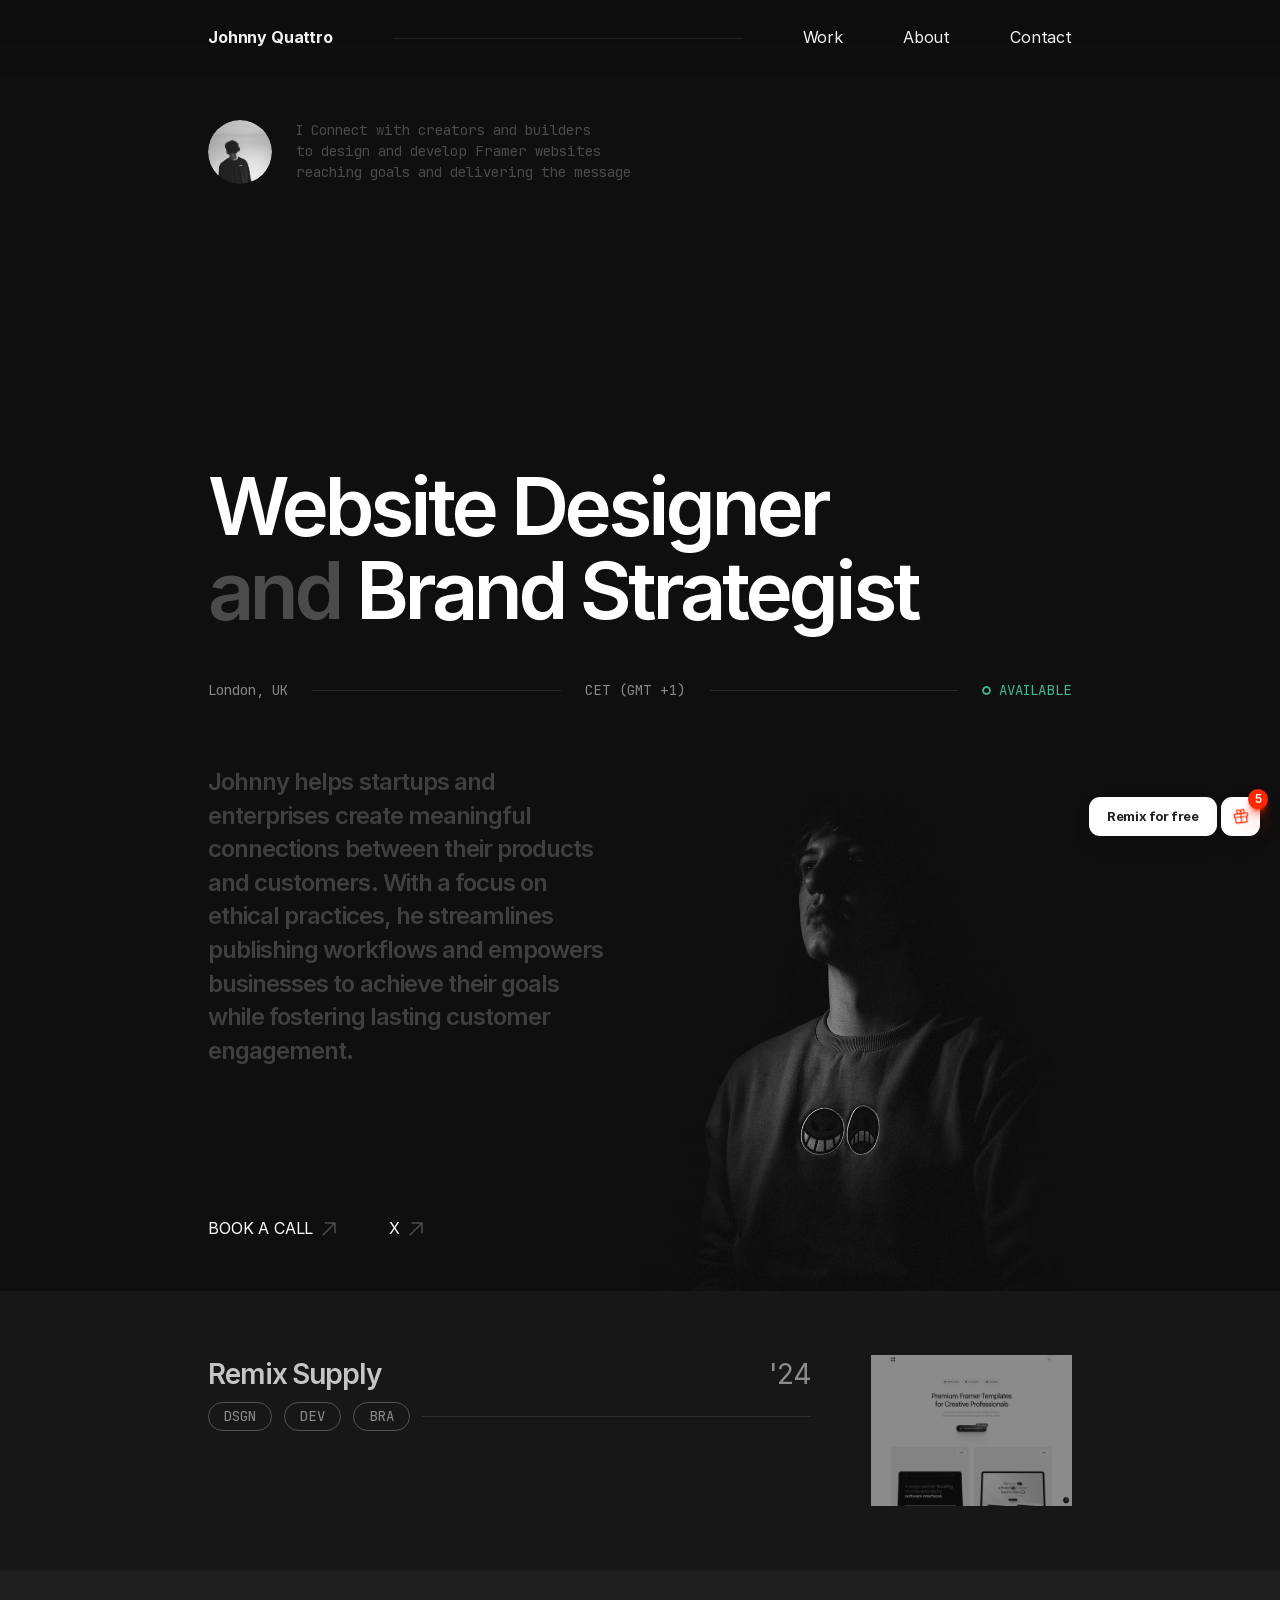
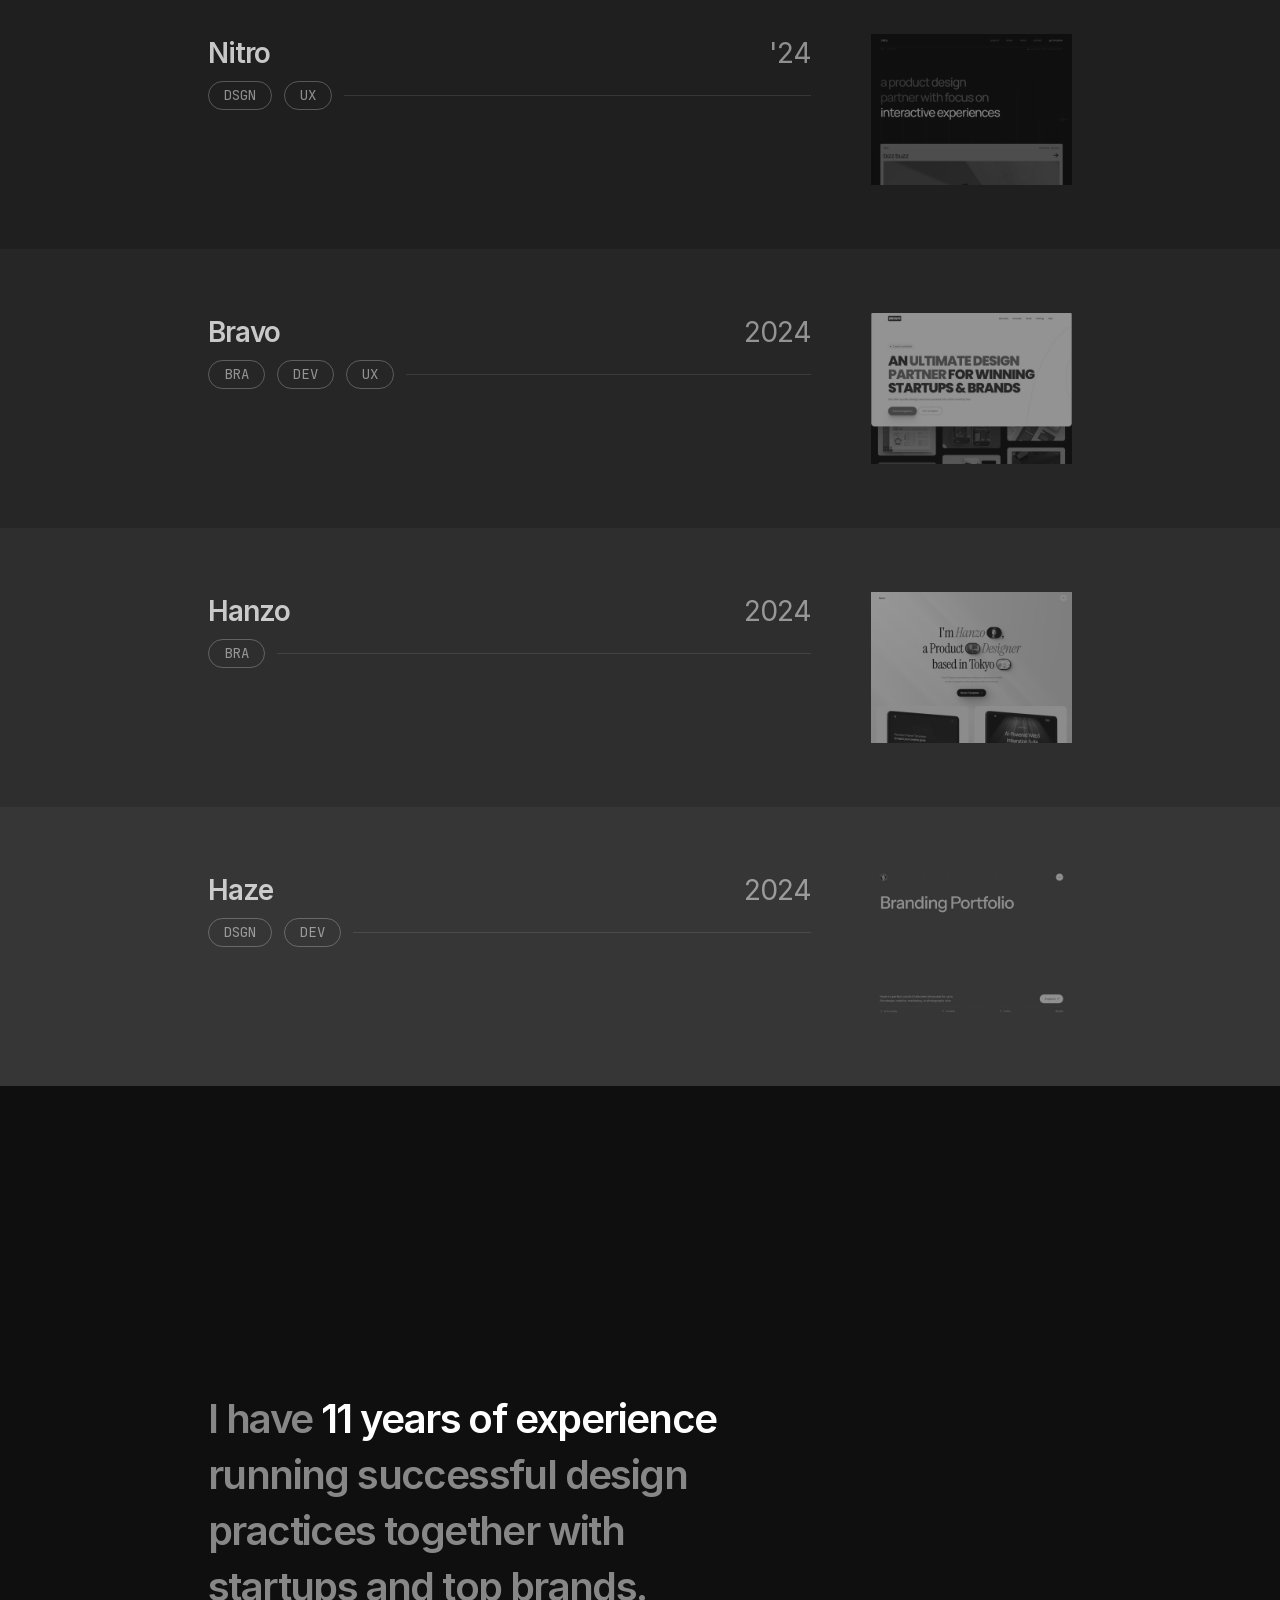
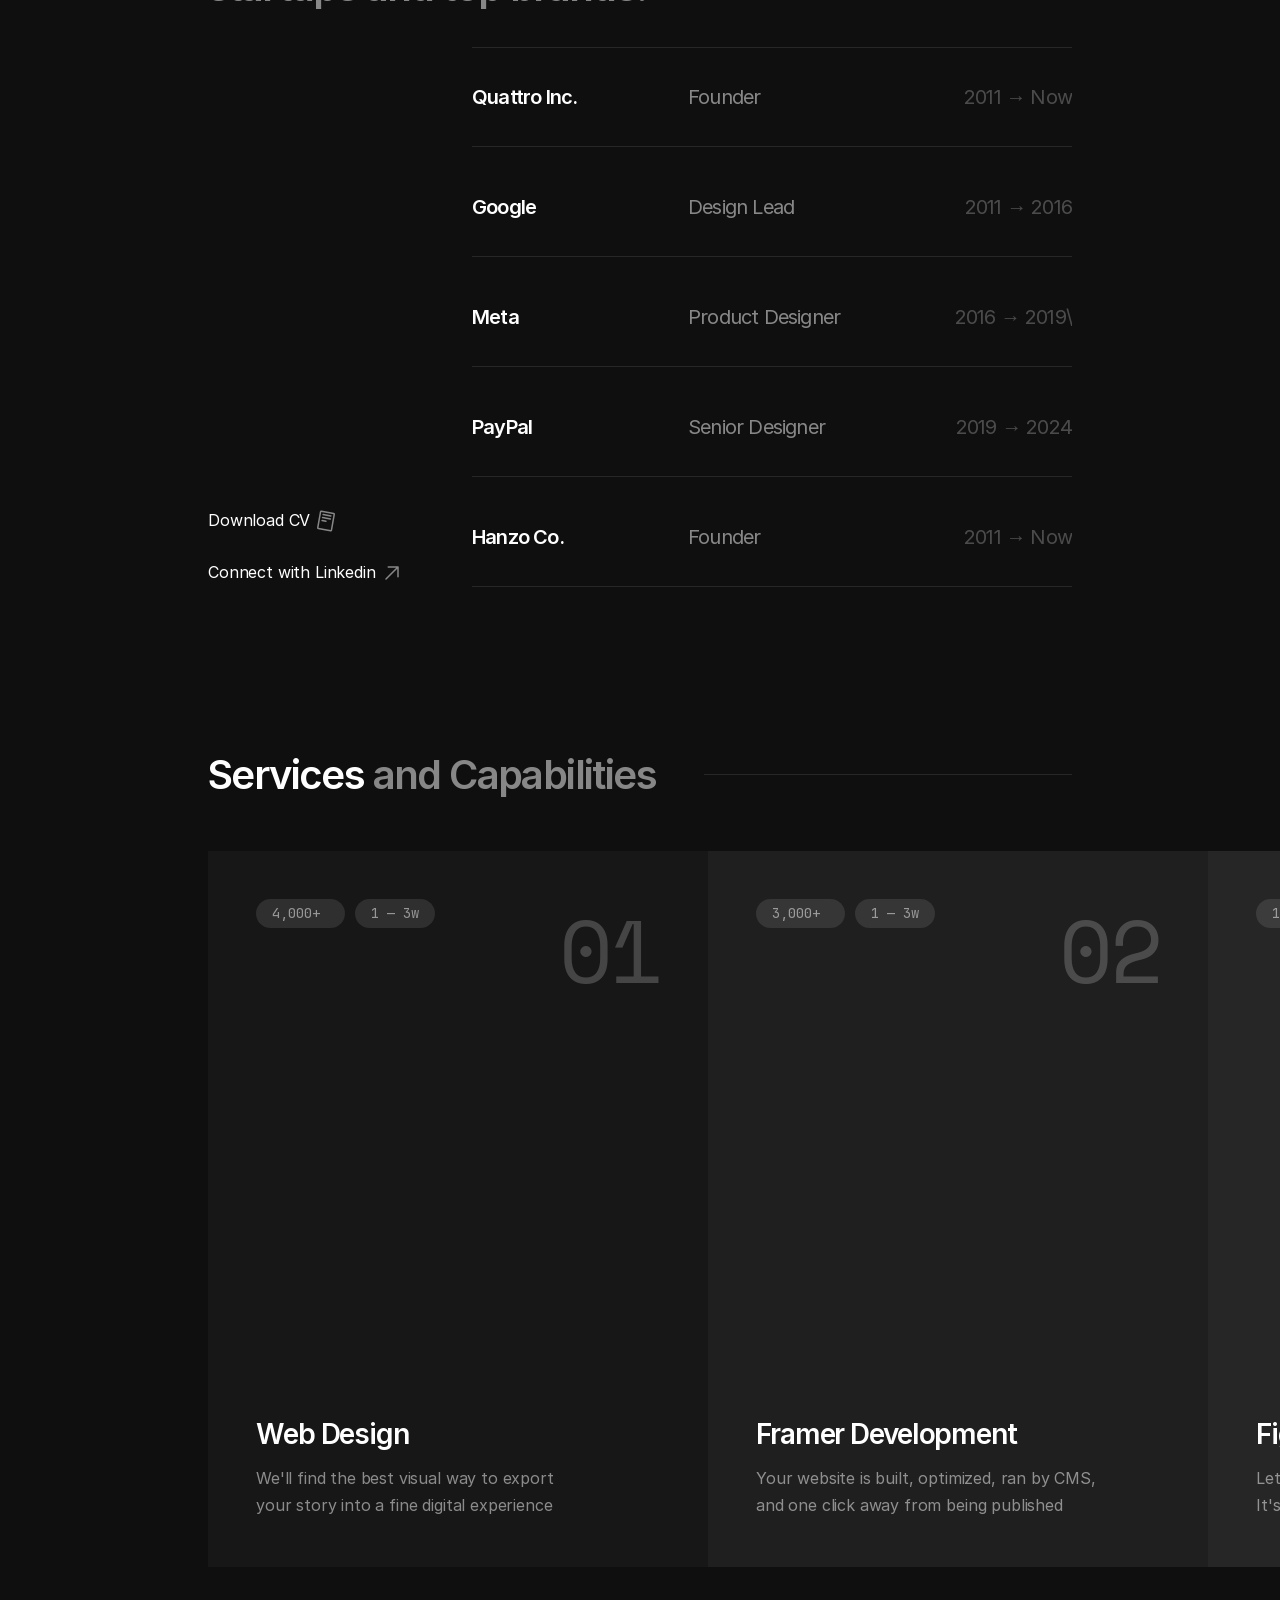
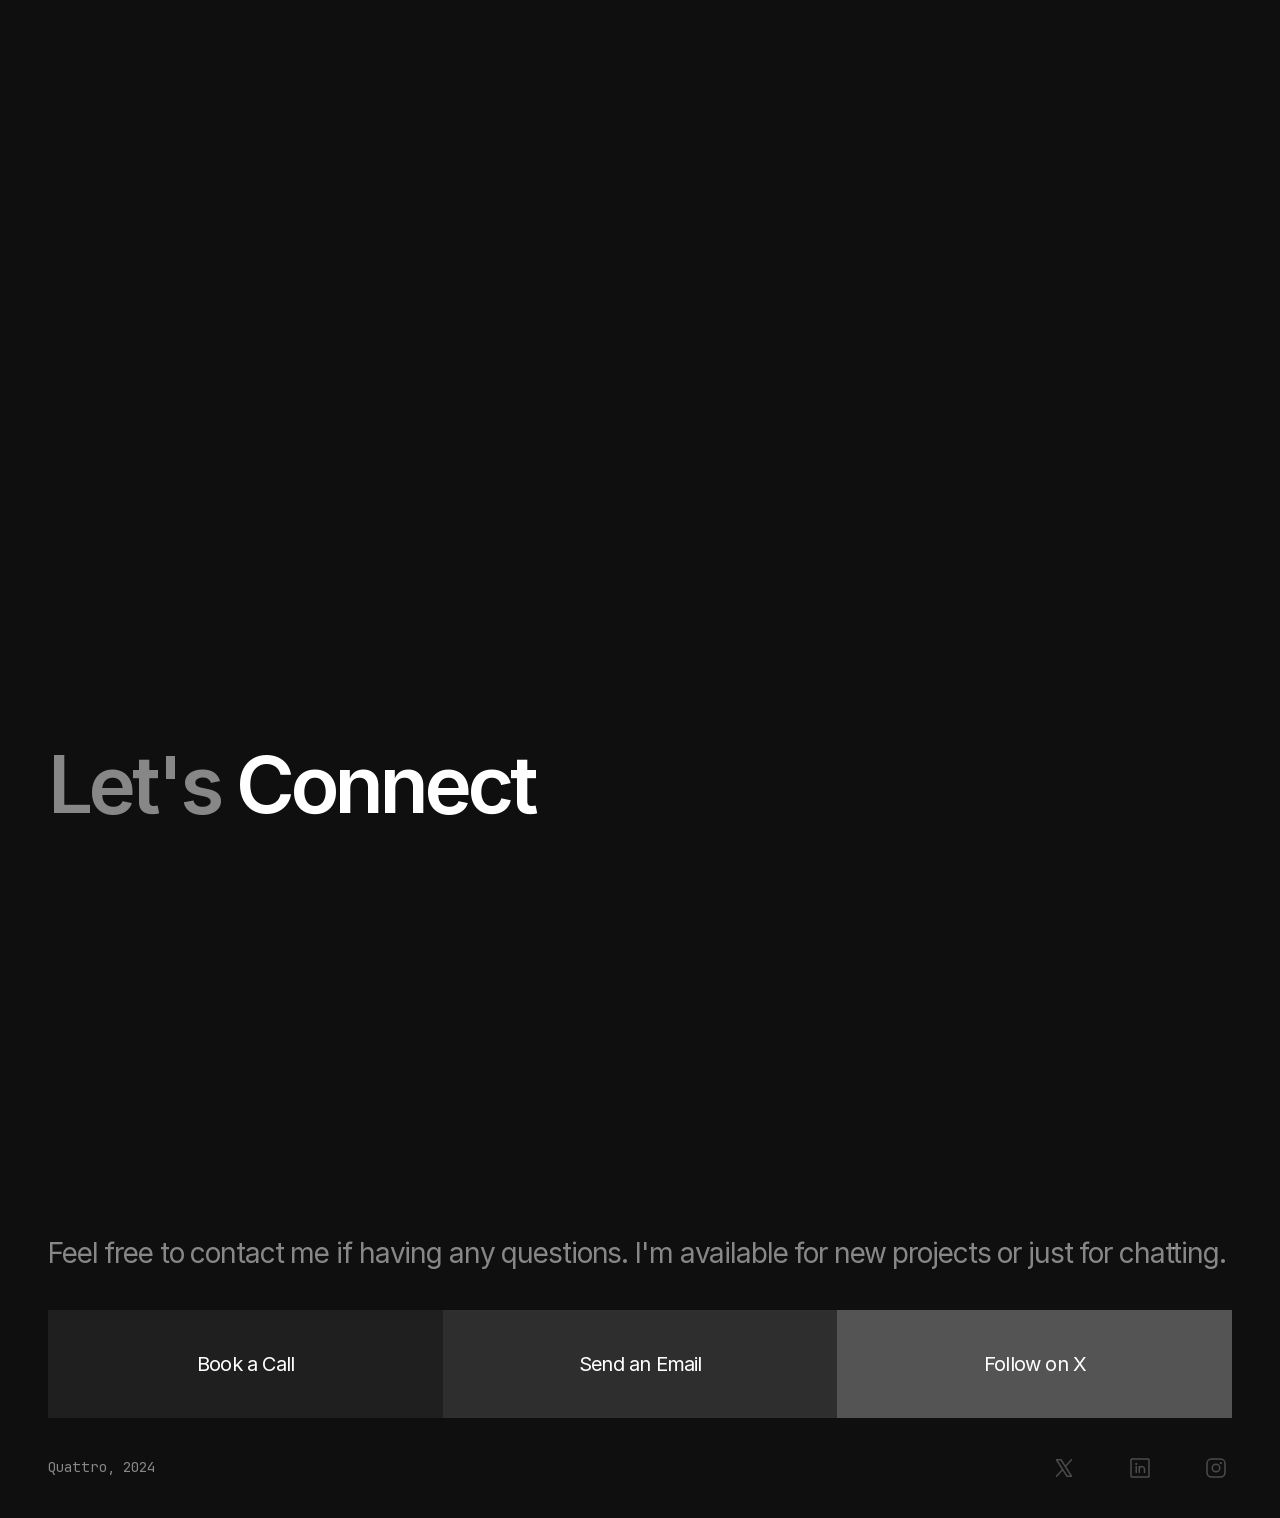
==== public/quattro/index.html @ 7bccccf6 "Pixel-exact port: mount ripped Quattro site at / - Copy full static rip (Framer HTML + inlined CSS +" ====
<!DOCTYPE html>

<html><head><meta content="true; framework=Framer/offline" name="nexus-dehydrated"/>
<meta charset="utf-8"/>

<!-- Start of headStart -->
<!-- End of headStart -->
<meta content="width=device-width" name="viewport"/>
<title>Quattro — Dark Minimal Portfolio</title>
<meta content="It's fast, it's simple, it's cool. Load your projects and get new clients with a simple and effective portfolio template.  " name="description"/>
<meta content="https://framerusercontent.com/sites/R6H8D1bT4KvDwYsxAXjdz/searchIndex-RHTmhCLt8jG3.json" name="framer-search-index"/>
<meta content="https://framerusercontent.com/sites/R6H8D1bT4KvDwYsxAXjdz/searchIndex-XSDyIX9O4W7g.json" name="framer-search-index-fallback"/>
<link href="https://framerusercontent.com/sites/icons/default-favicon-light.v1.png" media="(prefers-color-scheme: light)" rel="icon"/>
<link href="https://framerusercontent.com/sites/icons/default-favicon-dark.v1.png" media="(prefers-color-scheme: dark)" rel="icon"/>
<link href="https://framerusercontent.com/sites/icons/default-touch-icon.v3.png" rel="apple-touch-icon"/>
<!-- Open Graph / Facebook -->
<meta content="website" property="og:type"/>
<meta content="Quattro — Dark Minimal Portfolio" property="og:title"/>
<meta content="It's fast, it's simple, it's cool. Load your projects and get new clients with a simple and effective portfolio template.  " property="og:description"/>
<meta content="assets/images/5I0A4nN6P0ZkBymb7aNwpvhfGA.png" property="og:image"/>
<!-- Twitter -->
<meta content="summary_large_image" name="twitter:card"/>
<meta content="Quattro — Dark Minimal Portfolio" name="twitter:title"/>
<meta content="It's fast, it's simple, it's cool. Load your projects and get new clients with a simple and effective portfolio template.  " name="twitter:description"/>
<meta content="assets/images/5I0A4nN6P0ZkBymb7aNwpvhfGA.png" name="twitter:image"/>
<style data-framer-font-css="">/* cyrillic-ext */
@font-face {
  font-family: 'Inter';
  font-style: normal;
  font-weight: 900;
  src: url(https://fonts.gstatic.com/s/inter/v20/UcCO3FwrK3iLTeHuS_nVMrMxCp50SjIw2boKoduKmMEVuBWYAZJhiI2B.woff2) format('woff2');
  unicode-range: U+0460-052F, U+1C80-1C8A, U+20B4, U+2DE0-2DFF, U+A640-A69F, U+FE2E-FE2F;
}
/* cyrillic */
@font-face {
  font-family: 'Inter';
  font-style: normal;
  font-weight: 900;
  src: url(https://fonts.gstatic.com/s/inter/v20/UcCO3FwrK3iLTeHuS_nVMrMxCp50SjIw2boKoduKmMEVuBWYAZthiI2B.woff2) format('woff2');
  unicode-range: U+0301, U+0400-045F, U+0490-0491, U+04B0-04B1, U+2116;
}
/* greek-ext */
@font-face {
  font-family: 'Inter';
  font-style: normal;
  font-weight: 900;
  src: url(https://fonts.gstatic.com/s/inter/v20/UcCO3FwrK3iLTeHuS_nVMrMxCp50SjIw2boKoduKmMEVuBWYAZNhiI2B.woff2) format('woff2');
  unicode-range: U+1F00-1FFF;
}
/* greek */
@font-face {
  font-family: 'Inter';
  font-style: normal;
  font-weight: 900;
  src: url(https://fonts.gstatic.com/s/inter/v20/UcCO3FwrK3iLTeHuS_nVMrMxCp50SjIw2boKoduKmMEVuBWYAZxhiI2B.woff2) format('woff2');
  unicode-range: U+0370-0377, U+037A-037F, U+0384-038A, U+038C, U+038E-03A1, U+03A3-03FF;
}
/* vietnamese */
@font-face {
  font-family: 'Inter';
  font-style: normal;
  font-weight: 900;
  src: url(https://fonts.gstatic.com/s/inter/v20/UcCO3FwrK3iLTeHuS_nVMrMxCp50SjIw2boKoduKmMEVuBWYAZBhiI2B.woff2) format('woff2');
  unicode-range: U+0102-0103, U+0110-0111, U+0128-0129, U+0168-0169, U+01A0-01A1, U+01AF-01B0, U+0300-0301, U+0303-0304, U+0308-0309, U+0323, U+0329, U+1EA0-1EF9, U+20AB;
}
/* latin-ext */
@font-face {
  font-family: 'Inter';
  font-style: normal;
  font-weight: 900;
  src: url(https://fonts.gstatic.com/s/inter/v20/UcCO3FwrK3iLTeHuS_nVMrMxCp50SjIw2boKoduKmMEVuBWYAZFhiI2B.woff2) format('woff2');
  unicode-range: U+0100-02BA, U+02BD-02C5, U+02C7-02CC, U+02CE-02D7, U+02DD-02FF, U+0304, U+0308, U+0329, U+1D00-1DBF, U+1E00-1E9F, U+1EF2-1EFF, U+2020, U+20A0-20AB, U+20AD-20C0, U+2113, U+2C60-2C7F, U+A720-A7FF;
}
/* latin */
@font-face {
  font-family: 'Inter';
  font-style: normal;
  font-weight: 900;
  src: url(https://fonts.gstatic.com/s/inter/v20/UcCO3FwrK3iLTeHuS_nVMrMxCp50SjIw2boKoduKmMEVuBWYAZ9hiA.woff2) format('woff2');
  unicode-range: U+0000-00FF, U+0131, U+0152-0153, U+02BB-02BC, U+02C6, U+02DA, U+02DC, U+0304, U+0308, U+0329, U+2000-206F, U+20AC, U+2122, U+2191, U+2193, U+2212, U+2215, U+FEFF, U+FFFD;
}
/* vietnamese */
@font-face {
  font-family: 'Space Mono';
  font-style: italic;
  font-weight: 400;
  src: url(https://fonts.gstatic.com/s/spacemono/v17/i7dNIFZifjKcF5UAWdDRYERMSHK_IwU.woff2) format('woff2');
  unicode-range: U+0102-0103, U+0110-0111, U+0128-0129, U+0168-0169, U+01A0-01A1, U+01AF-01B0, U+0300-0301, U+0303-0304, U+0308-0309, U+0323, U+0329, U+1EA0-1EF9, U+20AB;
}
/* latin-ext */
@font-face {
  font-family: 'Space Mono';
  font-style: italic;
  font-weight: 400;
  src: url(https://fonts.gstatic.com/s/spacemono/v17/i7dNIFZifjKcF5UAWdDRYERMSXK_IwU.woff2) format('woff2');
  unicode-range: U+0100-02BA, U+02BD-02C5, U+02C7-02CC, U+02CE-02D7, U+02DD-02FF, U+0304, U+0308, U+0329, U+1D00-1DBF, U+1E00-1E9F, U+1EF2-1EFF, U+2020, U+20A0-20AB, U+20AD-20C0, U+2113, U+2C60-2C7F, U+A720-A7FF;
}
/* latin */
@font-face {
  font-family: 'Space Mono';
  font-style: italic;
  font-weight: 400;
  src: url(https://fonts.gstatic.com/s/spacemono/v17/i7dNIFZifjKcF5UAWdDRYERMR3K_.woff2) format('woff2');
  unicode-range: U+0000-00FF, U+0131, U+0152-0153, U+02BB-02BC, U+02C6, U+02DA, U+02DC, U+0304, U+0308, U+0329, U+2000-206F, U+20AC, U+2122, U+2191, U+2193, U+2212, U+2215, U+FEFF, U+FFFD;
}
/* vietnamese */
@font-face {
  font-family: 'Space Mono';
  font-style: italic;
  font-weight: 700;
  src: url(https://fonts.gstatic.com/s/spacemono/v17/i7dSIFZifjKcF5UAWdDRYERE_FeqEySRV3U.woff2) format('woff2');
  unicode-range: U+0102-0103, U+0110-0111, U+0128-0129, U+0168-0169, U+01A0-01A1, U+01AF-01B0, U+0300-0301, U+0303-0304, U+0308-0309, U+0323, U+0329, U+1EA0-1EF9, U+20AB;
}
/* latin-ext */
@font-face {
  font-family: 'Space Mono';
  font-style: italic;
  font-weight: 700;
  src: url(https://fonts.gstatic.com/s/spacemono/v17/i7dSIFZifjKcF5UAWdDRYERE_FeqEiSRV3U.woff2) format('woff2');
  unicode-range: U+0100-02BA, U+02BD-02C5, U+02C7-02CC, U+02CE-02D7, U+02DD-02FF, U+0304, U+0308, U+0329, U+1D00-1DBF, U+1E00-1E9F, U+1EF2-1EFF, U+2020, U+20A0-20AB, U+20AD-20C0, U+2113, U+2C60-2C7F, U+A720-A7FF;
}
/* latin */
@font-face {
  font-family: 'Space Mono';
  font-style: italic;
  font-weight: 700;
  src: url(https://fonts.gstatic.com/s/spacemono/v17/i7dSIFZifjKcF5UAWdDRYERE_FeqHCSR.woff2) format('woff2');
  unicode-range: U+0000-00FF, U+0131, U+0152-0153, U+02BB-02BC, U+02C6, U+02DA, U+02DC, U+0304, U+0308, U+0329, U+2000-206F, U+20AC, U+2122, U+2191, U+2193, U+2212, U+2215, U+FEFF, U+FFFD;
}
/* vietnamese */
@font-face {
  font-family: 'Space Mono';
  font-style: normal;
  font-weight: 400;
  src: url(https://fonts.gstatic.com/s/spacemono/v17/i7dPIFZifjKcF5UAWdDRYE58RWq7.woff2) format('woff2');
  unicode-range: U+0102-0103, U+0110-0111, U+0128-0129, U+0168-0169, U+01A0-01A1, U+01AF-01B0, U+0300-0301, U+0303-0304, U+0308-0309, U+0323, U+0329, U+1EA0-1EF9, U+20AB;
}
/* latin-ext */
@font-face {
  font-family: 'Space Mono';
  font-style: normal;
  font-weight: 400;
  src: url(https://fonts.gstatic.com/s/spacemono/v17/i7dPIFZifjKcF5UAWdDRYE98RWq7.woff2) format('woff2');
  unicode-range: U+0100-02BA, U+02BD-02C5, U+02C7-02CC, U+02CE-02D7, U+02DD-02FF, U+0304, U+0308, U+0329, U+1D00-1DBF, U+1E00-1E9F, U+1EF2-1EFF, U+2020, U+20A0-20AB, U+20AD-20C0, U+2113, U+2C60-2C7F, U+A720-A7FF;
}
/* latin */
@font-face {
  font-family: 'Space Mono';
  font-style: normal;
  font-weight: 400;
  src: url(assets/fonts/i7dPIFZifjKcF5UAWdDRYEF8RQ.woff2) format('woff2');
  unicode-range: U+0000-00FF, U+0131, U+0152-0153, U+02BB-02BC, U+02C6, U+02DA, U+02DC, U+0304, U+0308, U+0329, U+2000-206F, U+20AC, U+2122, U+2191, U+2193, U+2212, U+2215, U+FEFF, U+FFFD;
}
/* vietnamese */
@font-face {
  font-family: 'Space Mono';
  font-style: normal;
  font-weight: 700;
  src: url(https://fonts.gstatic.com/s/spacemono/v17/i7dMIFZifjKcF5UAWdDRaPpZUFqaHjyV.woff2) format('woff2');
  unicode-range: U+0102-0103, U+0110-0111, U+0128-0129, U+0168-0169, U+01A0-01A1, U+01AF-01B0, U+0300-0301, U+0303-0304, U+0308-0309, U+0323, U+0329, U+1EA0-1EF9, U+20AB;
}
/* latin-ext */
@font-face {
  font-family: 'Space Mono';
  font-style: normal;
  font-weight: 700;
  src: url(https://fonts.gstatic.com/s/spacemono/v17/i7dMIFZifjKcF5UAWdDRaPpZUFuaHjyV.woff2) format('woff2');
  unicode-range: U+0100-02BA, U+02BD-02C5, U+02C7-02CC, U+02CE-02D7, U+02DD-02FF, U+0304, U+0308, U+0329, U+1D00-1DBF, U+1E00-1E9F, U+1EF2-1EFF, U+2020, U+20A0-20AB, U+20AD-20C0, U+2113, U+2C60-2C7F, U+A720-A7FF;
}
/* latin */
@font-face {
  font-family: 'Space Mono';
  font-style: normal;
  font-weight: 700;
  src: url(https://fonts.gstatic.com/s/spacemono/v17/i7dMIFZifjKcF5UAWdDRaPpZUFWaHg.woff2) format('woff2');
  unicode-range: U+0000-00FF, U+0131, U+0152-0153, U+02BB-02BC, U+02C6, U+02DA, U+02DC, U+0304, U+0308, U+0329, U+2000-206F, U+20AC, U+2122, U+2191, U+2193, U+2212, U+2215, U+FEFF, U+FFFD;
}

@font-face { font-family: "Lanecar Headline"; src: url("assets/fonts/sJPvBH5Kf8OcfVVwYFKAPY.woff2") }
@font-face { font-family: "Inter"; src: url("assets/fonts/5vvr9Vy74if2I6bQbJvbw7SY1pQ.woff2"); font-display: swap; font-style: normal; font-weight: 400; unicode-range: U+0460-052F, U+1C80-1C88, U+20B4, U+2DE0-2DFF, U+A640-A69F, U+FE2E-FE2F }
@font-face { font-family: "Inter"; src: url("assets/fonts/EOr0mi4hNtlgWNn9if640EZzXCo.woff2"); font-display: swap; font-style: normal; font-weight: 400; unicode-range: U+0301, U+0400-045F, U+0490-0491, U+04B0-04B1, U+2116 }
@font-face { font-family: "Inter"; src: url("assets/fonts/Y9k9QrlZAqio88Klkmbd8VoMQc.woff2"); font-display: swap; font-style: normal; font-weight: 400; unicode-range: U+1F00-1FFF }
@font-face { font-family: "Inter"; src: url("assets/fonts/OYrD2tBIBPvoJXiIHnLoOXnY9M.woff2"); font-display: swap; font-style: normal; font-weight: 400; unicode-range: U+0370-03FF }
@font-face { font-family: "Inter"; src: url("assets/fonts/JeYwfuaPfZHQhEG8U5gtPDZ7WQ.woff2"); font-display: swap; font-style: normal; font-weight: 400; unicode-range: U+0100-024F, U+0259, U+1E00-1EFF, U+2020, U+20A0-20AB, U+20AD-20CF, U+2113, U+2C60-2C7F, U+A720-A7FF }
@font-face { font-family: "Inter"; src: url("assets/fonts/GrgcKwrN6d3Uz8EwcLHZxwEfC4.woff2"); font-display: swap; font-style: normal; font-weight: 400; unicode-range: U+0000-00FF, U+0131, U+0152-0153, U+02BB-02BC, U+02C6, U+02DA, U+02DC, U+2000-206F, U+2070, U+2074-207E, U+2080-208E, U+20AC, U+2122, U+2191, U+2193, U+2212, U+2215, U+FEFF, U+FFFD }
@font-face { font-family: "Inter"; src: url("assets/fonts/b6Y37FthZeALduNqHicBT6FutY.woff2"); font-display: swap; font-style: normal; font-weight: 400; unicode-range: U+0102-0103, U+0110-0111, U+0128-0129, U+0168-0169, U+01A0-01A1, U+01AF-01B0, U+1EA0-1EF9, U+20AB }
@font-face { font-family: "Inter"; src: url("assets/fonts/hyOgCu0Xnghbimh0pE8QTvtt2AU.woff2"); font-display: swap; font-style: normal; font-weight: 600; unicode-range: U+0460-052F, U+1C80-1C88, U+20B4, U+2DE0-2DFF, U+A640-A69F, U+FE2E-FE2F }
@font-face { font-family: "Inter"; src: url("assets/fonts/NeGmSOXrPBfEFIy5YZeHq17LEDA.woff2"); font-display: swap; font-style: normal; font-weight: 600; unicode-range: U+0301, U+0400-045F, U+0490-0491, U+04B0-04B1, U+2116 }
@font-face { font-family: "Inter"; src: url("assets/fonts/oYaAX5himiTPYuN8vLWnqBbfD2s.woff2"); font-display: swap; font-style: normal; font-weight: 600; unicode-range: U+1F00-1FFF }
@font-face { font-family: "Inter"; src: url("assets/fonts/lEJLP4R0yuCaMCjSXYHtJw72M.woff2"); font-display: swap; font-style: normal; font-weight: 600; unicode-range: U+0370-03FF }
@font-face { font-family: "Inter"; src: url("assets/fonts/cRJyLNuTJR5jbyKzGi33wU9cqIQ.woff2"); font-display: swap; font-style: normal; font-weight: 600; unicode-range: U+0100-024F, U+0259, U+1E00-1EFF, U+2020, U+20A0-20AB, U+20AD-20CF, U+2113, U+2C60-2C7F, U+A720-A7FF }
@font-face { font-family: "Inter"; src: url("assets/fonts/yDtI2UI8XcEg1W2je9XPN3Noo.woff2"); font-display: swap; font-style: normal; font-weight: 600; unicode-range: U+0000-00FF, U+0131, U+0152-0153, U+02BB-02BC, U+02C6, U+02DA, U+02DC, U+2000-206F, U+2070, U+2074-207E, U+2080-208E, U+20AC, U+2122, U+2191, U+2193, U+2212, U+2215, U+FEFF, U+FFFD }
@font-face { font-family: "Inter"; src: url("assets/fonts/A0Wcc7NgXMjUuFdquHDrIZpzZw0.woff2"); font-display: swap; font-style: normal; font-weight: 600; unicode-range: U+0102-0103, U+0110-0111, U+0128-0129, U+0168-0169, U+01A0-01A1, U+01AF-01B0, U+1EA0-1EF9, U+20AB }
@font-face { font-family: "Inter"; src: url("assets/fonts/DpPBYI0sL4fYLgAkX8KXOPVt7c.woff2"); font-display: swap; font-style: normal; font-weight: 700; unicode-range: U+0460-052F, U+1C80-1C88, U+20B4, U+2DE0-2DFF, U+A640-A69F, U+FE2E-FE2F }
@font-face { font-family: "Inter"; src: url("assets/fonts/4RAEQdEOrcnDkhHiiCbJOw92Lk.woff2"); font-display: swap; font-style: normal; font-weight: 700; unicode-range: U+0301, U+0400-045F, U+0490-0491, U+04B0-04B1, U+2116 }
@font-face { font-family: "Inter"; src: url("assets/fonts/1K3W8DizY3v4emK8Mb08YHxTbs.woff2"); font-display: swap; font-style: normal; font-weight: 700; unicode-range: U+1F00-1FFF }
@font-face { font-family: "Inter"; src: url("assets/fonts/tUSCtfYVM1I1IchuyCwz9gDdQ.woff2"); font-display: swap; font-style: normal; font-weight: 700; unicode-range: U+0370-03FF }
@font-face { font-family: "Inter"; src: url("assets/fonts/VgYFWiwsAC5OYxAycRXXvhze58.woff2"); font-display: swap; font-style: normal; font-weight: 700; unicode-range: U+0100-024F, U+0259, U+1E00-1EFF, U+2020, U+20A0-20AB, U+20AD-20CF, U+2113, U+2C60-2C7F, U+A720-A7FF }
@font-face { font-family: "Inter"; src: url("assets/fonts/syRNPWzAMIrcJ3wIlPIP43KjQs.woff2"); font-display: swap; font-style: normal; font-weight: 700; unicode-range: U+0000-00FF, U+0131, U+0152-0153, U+02BB-02BC, U+02C6, U+02DA, U+02DC, U+2000-206F, U+2070, U+2074-207E, U+2080-208E, U+20AC, U+2122, U+2191, U+2193, U+2212, U+2215, U+FEFF, U+FFFD }
@font-face { font-family: "Inter"; src: url("assets/fonts/GIryZETIX4IFypco5pYZONKhJIo.woff2"); font-display: swap; font-style: normal; font-weight: 700; unicode-range: U+0102-0103, U+0110-0111, U+0128-0129, U+0168-0169, U+01A0-01A1, U+01AF-01B0, U+1EA0-1EF9, U+20AB }
@font-face { font-family: "Inter"; src: url("assets/fonts/vQyevYAyHtARFwPqUzQGpnDs.woff2"); font-display: swap; font-style: normal; font-weight: 400; unicode-range: U+0000-00FF, U+0131, U+0152-0153, U+02BB-02BC, U+02C6, U+02DA, U+02DC, U+2000-206F, U+2074, U+20AC, U+2122, U+2191, U+2193, U+2212, U+2215, U+FEFF, U+FFFD }
@font-face { font-family: "Inter"; src: url("assets/fonts/DXD0Q7LSl7HEvDzucnyLnGBHM.woff2"); font-display: swap; font-style: normal; font-weight: 700; unicode-range: U+0000-00FF, U+0131, U+0152-0153, U+02BB-02BC, U+02C6, U+02DA, U+02DC, U+2000-206F, U+2074, U+20AC, U+2122, U+2191, U+2193, U+2212, U+2215, U+FEFF, U+FFFD }
@font-face { font-family: "Inter"; src: url("assets/fonts/H89BbHkbHDzlxZzxi8uPzTsp90.woff2"); font-display: swap; font-style: italic; font-weight: 700; unicode-range: U+0460-052F, U+1C80-1C88, U+20B4, U+2DE0-2DFF, U+A640-A69F, U+FE2E-FE2F }
@font-face { font-family: "Inter"; src: url("assets/fonts/u6gJwDuwB143kpNK1T1MDKDWkMc.woff2"); font-display: swap; font-style: italic; font-weight: 700; unicode-range: U+0301, U+0400-045F, U+0490-0491, U+04B0-04B1, U+2116 }
@font-face { font-family: "Inter"; src: url("assets/fonts/43sJ6MfOPh1LCJt46OvyDuSbA6o.woff2"); font-display: swap; font-style: italic; font-weight: 700; unicode-range: U+1F00-1FFF }
@font-face { font-family: "Inter"; src: url("assets/fonts/wccHG0r4gBDAIRhfHiOlq6oEkqw.woff2"); font-display: swap; font-style: italic; font-weight: 700; unicode-range: U+0370-03FF }
@font-face { font-family: "Inter"; src: url("assets/fonts/WZ367JPwf9bRW6LdTHN8rXgSjw.woff2"); font-display: swap; font-style: italic; font-weight: 700; unicode-range: U+0100-024F, U+0259, U+1E00-1EFF, U+2020, U+20A0-20AB, U+20AD-20CF, U+2113, U+2C60-2C7F, U+A720-A7FF }
@font-face { font-family: "Inter"; src: url("assets/fonts/QxmhnWTzLtyjIiZcfaLIJ8EFBXU.woff2"); font-display: swap; font-style: italic; font-weight: 700; unicode-range: U+0000-00FF, U+0131, U+0152-0153, U+02BB-02BC, U+02C6, U+02DA, U+02DC, U+2000-206F, U+2074, U+20AC, U+2122, U+2191, U+2193, U+2212, U+2215, U+FEFF, U+FFFD }
@font-face { font-family: "Inter"; src: url("assets/fonts/2A4Xx7CngadFGlVV4xrO06OBHY.woff2"); font-display: swap; font-style: italic; font-weight: 700; unicode-range: U+0102-0103, U+0110-0111, U+0128-0129, U+0168-0169, U+01A0-01A1, U+01AF-01B0, U+1EA0-1EF9, U+20AB }
@font-face { font-family: "Inter"; src: url("assets/fonts/CfMzU8w2e7tHgF4T4rATMPuWosA.woff2"); font-display: swap; font-style: italic; font-weight: 400; unicode-range: U+0460-052F, U+1C80-1C88, U+20B4, U+2DE0-2DFF, U+A640-A69F, U+FE2E-FE2F }
@font-face { font-family: "Inter"; src: url("assets/fonts/867QObYax8ANsfX4TGEVU9YiCM.woff2"); font-display: swap; font-style: italic; font-weight: 400; unicode-range: U+0301, U+0400-045F, U+0490-0491, U+04B0-04B1, U+2116 }
@font-face { font-family: "Inter"; src: url("assets/fonts/Oyn2ZbENFdnW7mt2Lzjk1h9Zb9k.woff2"); font-display: swap; font-style: italic; font-weight: 400; unicode-range: U+1F00-1FFF }
@font-face { font-family: "Inter"; src: url("assets/fonts/cdAe8hgZ1cMyLu9g005pAW3xMo.woff2"); font-display: swap; font-style: italic; font-weight: 400; unicode-range: U+0370-03FF }
@font-face { font-family: "Inter"; src: url("assets/fonts/DOfvtmE1UplCq161m6Hj8CSQYg.woff2"); font-display: swap; font-style: italic; font-weight: 400; unicode-range: U+0100-024F, U+0259, U+1E00-1EFF, U+2020, U+20A0-20AB, U+20AD-20CF, U+2113, U+2C60-2C7F, U+A720-A7FF }
@font-face { font-family: "Inter"; src: url("assets/fonts/vFzuJY0c65av44uhEKB6vyjFMg.woff2"); font-display: swap; font-style: italic; font-weight: 400; unicode-range: U+0000-00FF, U+0131, U+0152-0153, U+02BB-02BC, U+02C6, U+02DA, U+02DC, U+2000-206F, U+2074, U+20AC, U+2122, U+2191, U+2193, U+2212, U+2215, U+FEFF, U+FFFD }
@font-face { font-family: "Inter"; src: url("assets/fonts/tKtBcDnBMevsEEJKdNGhhkLzYo.woff2"); font-display: swap; font-style: italic; font-weight: 400; unicode-range: U+0102-0103, U+0110-0111, U+0128-0129, U+0168-0169, U+01A0-01A1, U+01AF-01B0, U+1EA0-1EF9, U+20AB }
@font-face { font-family: "Inter"; src: url("assets/fonts/1ZFS7N918ojhhd0nQWdj3jz4w.woff2"); font-display: swap; font-style: normal; font-weight: 600; unicode-range: U+0000-00FF, U+0131, U+0152-0153, U+02BB-02BC, U+02C6, U+02DA, U+02DC, U+2000-206F, U+2074, U+20AC, U+2122, U+2191, U+2193, U+2212, U+2215, U+FEFF, U+FFFD }
@font-face { font-family: "Inter"; src: url("assets/fonts/vxBnBhH8768IFAXAb4Qf6wQHKs.woff2"); font-display: swap; font-style: italic; font-weight: 600; unicode-range: U+0460-052F, U+1C80-1C88, U+20B4, U+2DE0-2DFF, U+A640-A69F, U+FE2E-FE2F }
@font-face { font-family: "Inter"; src: url("assets/fonts/zSsEuoJdh8mcFVk976C05ZfQr8.woff2"); font-display: swap; font-style: italic; font-weight: 600; unicode-range: U+0301, U+0400-045F, U+0490-0491, U+04B0-04B1, U+2116 }
@font-face { font-family: "Inter"; src: url("assets/fonts/b8ezwLrN7h2AUoPEENcsTMVJ0.woff2"); font-display: swap; font-style: italic; font-weight: 600; unicode-range: U+1F00-1FFF }
@font-face { font-family: "Inter"; src: url("assets/fonts/mvNEIBLyHbscgHtwfsByjXUz3XY.woff2"); font-display: swap; font-style: italic; font-weight: 600; unicode-range: U+0370-03FF }
@font-face { font-family: "Inter"; src: url("assets/fonts/6FI2EneKzM3qBy5foOZXey7coCA.woff2"); font-display: swap; font-style: italic; font-weight: 600; unicode-range: U+0100-024F, U+0259, U+1E00-1EFF, U+2020, U+20A0-20AB, U+20AD-20CF, U+2113, U+2C60-2C7F, U+A720-A7FF }
@font-face { font-family: "Inter"; src: url("assets/fonts/qrVgiXNd6RuQjETYQiVQ9nqCk.woff2"); font-display: swap; font-style: italic; font-weight: 600; unicode-range: U+0000-00FF, U+0131, U+0152-0153, U+02BB-02BC, U+02C6, U+02DA, U+02DC, U+2000-206F, U+2074, U+20AC, U+2122, U+2191, U+2193, U+2212, U+2215, U+FEFF, U+FFFD }
@font-face { font-family: "Inter"; src: url("assets/fonts/NHHeAKJVP0ZWHk5YZnQQChIsBM.woff2"); font-display: swap; font-style: italic; font-weight: 600; unicode-range: U+0102-0103, U+0110-0111, U+0128-0129, U+0168-0169, U+01A0-01A1, U+01AF-01B0, U+1EA0-1EF9, U+20AB }
@font-face { font-family: "Inter"; src: url("assets/fonts/5A3Ce6C9YYmCjpQx9M4inSaKU.woff2"); font-display: swap; font-style: normal; font-weight: 500; unicode-range: U+0460-052F, U+1C80-1C88, U+20B4, U+2DE0-2DFF, U+A640-A69F, U+FE2E-FE2F }
@font-face { font-family: "Inter"; src: url("assets/fonts/Qx95Xyt0Ka3SGhinnbXIGpEIyP4.woff2"); font-display: swap; font-style: normal; font-weight: 500; unicode-range: U+0301, U+0400-045F, U+0490-0491, U+04B0-04B1, U+2116 }
@font-face { font-family: "Inter"; src: url("assets/fonts/6mJuEAguuIuMog10gGvH5d3cl8.woff2"); font-display: swap; font-style: normal; font-weight: 500; unicode-range: U+1F00-1FFF }
@font-face { font-family: "Inter"; src: url("assets/fonts/xYYWaj7wCU5zSQH0eXvSaS19wo.woff2"); font-display: swap; font-style: normal; font-weight: 500; unicode-range: U+0370-03FF }
@font-face { font-family: "Inter"; src: url("assets/fonts/otTaNuNpVK4RbdlT7zDDdKvQBA.woff2"); font-display: swap; font-style: normal; font-weight: 500; unicode-range: U+0100-024F, U+0259, U+1E00-1EFF, U+2020, U+20A0-20AB, U+20AD-20CF, U+2113, U+2C60-2C7F, U+A720-A7FF }
@font-face { font-family: "Inter"; src: url("assets/fonts/d3tHnaQIAeqiE5hGcRw4mmgWYU.woff2"); font-display: swap; font-style: normal; font-weight: 500; unicode-range: U+0000-00FF, U+0131, U+0152-0153, U+02BB-02BC, U+02C6, U+02DA, U+02DC, U+2000-206F, U+2074, U+20AC, U+2122, U+2191, U+2193, U+2212, U+2215, U+FEFF, U+FFFD }
@font-face { font-family: "Inter"; src: url("assets/fonts/DolVirEGb34pEXEp8t8FQBSK4.woff2"); font-display: swap; font-style: normal; font-weight: 500; unicode-range: U+0102-0103, U+0110-0111, U+0128-0129, U+0168-0169, U+01A0-01A1, U+01AF-01B0, U+1EA0-1EF9, U+20AB }
@font-face { font-family: "JetBrains Mono"; src: url("assets/fonts/TZ2PMVPWEVHUPJWOPNSWLOXAF6QPOEMZ_O4OZKA7ZLZGT4JOGT5IEKURK6U3RXYGM_EO5MKE3BUDOZN44BP4HDPXAJAC2BIMCD.woff2"); font-display: swap; font-style: normal; font-weight: 400 }
@font-face { font-family: "JetBrains Mono"; src: url("assets/fonts/BTOY6STFL42WXJYET4IAFJ4R4NWQMPYV_SIRJV64UEOICTYN5EECZFJJ3ML2D6HVV_ATU2C7QZBG7GCVXROP265OYM5E55WHMK.woff2"); font-display: swap; font-style: normal; font-weight: 700 }
@font-face { font-family: "JetBrains Mono"; src: url("assets/fonts/4UER7KOM5ELODXZSILS67WJ47ZOE75JQ_6CQXJGOZP6EVG2LPOOVWXH2KM6JHNSRY_UTZ3OSIQCH2DNRJBPY7UY3LB6YDOZNJX.woff2"); font-display: swap; font-style: italic; font-weight: 700 }
@font-face { font-family: "JetBrains Mono"; src: url("assets/fonts/4CLQH4JOZMAJ6BPWKUFRQYNRRCIRLEBP_3KY6UMEKQ554PCGWM3CWW3ONMSYQ3ELX_O32TDYA5Q7PAMBBEUNMO44BILZFPSQXN.woff2"); font-display: swap; font-style: italic; font-weight: 400 }
@font-face { font-family: "Inter Placeholder"; src: local("Arial"); ascent-override: 89.79%; descent-override: 22.36%; line-gap-override: 0.00%; size-adjust: 107.89% }
@font-face { font-family: "JetBrains Mono Placeholder"; src: local("Arial"); ascent-override: 77.57%; descent-override: 22.82%; line-gap-override: 0.00%; size-adjust: 131.49% }</style>
<meta content="max-image-preview:large" name="robots"/><link href="https://quattro.framer.website/" rel="canonical"/><meta content="https://quattro.framer.website/" property="og:url"/><style data-framer-components="framer-lib-cursors-host framer-bifMP PropertyOverrides framer-q77aY framer-lib-combinedCSSRules framer-Q8LJB framer-3JsCE framer-NeJ1r framer-RQRb5 framer-N9ik8 framer-Y7f2E framer-MG6st framer-6cBF2 framer-7eXlN framer-oArb7 framer-9VbyR" data-framer-css-ssr-minified="">html,body,#main{box-sizing:border-box;margin:0;padding:0}:root{-webkit-font-smoothing:antialiased;-moz-osx-font-smoothing:grayscale}*{box-sizing:border-box;-webkit-font-smoothing:inherit}h1,h2,h3,h4,h5,h6,p,figure{margin:0}body,input,textarea,select,button{font-family:sans-serif;font-size:12px}body{--token-00af65c3-92fd-4f69-9228-cfe71d95f29a:#fff;--token-fbcacce1-ebf4-4ed6-b83a-7c28b8d63653:#ffffffbf;--token-cecefbc2-3137-4c31-97a2-c273c08d7ba5:#ffffff80;--token-52df83c2-a37d-4f03-a736-f89490d1ae0d:#ffffff40;--token-97c368c3-0aeb-482b-97e6-8dafef7b01e5:#ffffff1a;--token-16084dc0-b837-4e14-9b1e-0a165011b6b7:#0f0f0f;--token-6270bccc-2cf7-403e-b1da-0e1a734c28a2:#171717;--token-ddaee32b-3a72-4cf3-a861-467f332e2e8b:#1f1f1f;--token-37d8793b-bd84-48c2-8008-5f31d94da12b:#262626;--token-1de9bb81-1da0-4a2a-af1f-06576ccffc34:#2e2e2e;--token-ec3c9081-3f1e-4bf9-8e27-72a57f6c62bf:#363636;--token-4fcb73bc-8429-47c3-a24e-8aac1d35b812:#545454;--token-f79fccde-f9ab-4c74-9314-d2d892319601:#7a7a7a;--token-94db0018-59e4-481a-afa7-43c78f44c46d:#a8a8a8;--token-3f2c4f0f-eb81-4089-99c9-3b8268fea78a:#a8a8a8;--token-09c5e907-e1fb-44f0-a8dc-58708e2acc46:#fff;--token-3cbaad9d-c038-49d8-b018-dd843412fcd2:#000;--token-ef125d7c-e0ee-4acf-a8dd-024938cba111:#000}@supports (z-index:calc(infinity)){#__framer-badge-container{--infinity:infinity}}#__framer-badge-container{pointer-events:none;width:100%;z-index:calc(var(--infinity,2147480000));justify-content:flex-end;padding:20px;display:flex;position:fixed;bottom:0}@supports (background:-webkit-named-image(i)) and (not (grid-template-rows:subgrid)){body{--framer-will-change-override:transform}}@supports (background:-webkit-named-image(i)) and (not (position-area:top right)){body{--framer-will-change-filter-override:filter}}[data-framer-component-type=Text] div div span,[data-framer-component-type=Text] a div span,[data-framer-component-type=Text] span span span,[data-framer-component-type=Text] p span span,[data-framer-component-type=Text] h1 span span,[data-framer-component-type=Text] h2 span span,[data-framer-component-type=Text] h3 span span,[data-framer-component-type=Text] h4 span span,[data-framer-component-type=Text] h5 span span,[data-framer-component-type=Text] h6 span span,[data-framer-component-type=Text] a{font-family:var(--font-family);font-style:var(--font-style);font-weight:min(calc(var(--framer-font-weight-increase,0) + var(--font-weight,400)),900);color:var(--text-color);letter-spacing:var(--letter-spacing);font-size:var(--font-size);text-transform:var(--text-transform);--text-decoration:var(--framer-text-decoration-style,solid)var(--framer-text-decoration,none)var(--framer-text-decoration-color,currentcolor)var(--framer-text-decoration-thickness,auto);--text-decoration-skip-ink:var(--framer-text-decoration-skip-ink);--text-underline-offset:var(--framer-text-decoration-offset);line-height:var(--line-height);--font-family:var(--framer-font-family);--font-style:var(--framer-font-style);--font-weight:var(--framer-font-weight);--text-color:var(--framer-text-color);--letter-spacing:var(--framer-letter-spacing);--font-size:var(--framer-font-size);--text-transform:var(--framer-text-transform);--line-height:var(--framer-line-height)}@supports not (color:color(display-p3 1 1 1)){p.framer-text,div.framer-text,h1.framer-text,h2.framer-text,h3.framer-text,h4.framer-text,h5.framer-text,h6.framer-text,li.framer-text,ol.framer-text,ul.framer-text,span.framer-text:not([data-text-fill]){color:var(--framer-blockquote-text-color-rgb,var(--framer-blockquote-text-color,var(--framer-text-color-rgb,var(--framer-text-color,#000))));-webkit-text-stroke-color:var(--framer-text-stroke-color-rgb,var(--framer-text-stroke-color,initial))}mark.framer-text{background-color:var(--framer-blockquote-text-background-color-rgb,var(--framer-blockquote-text-background-color,var(--framer-text-background-color-rgb,var(--framer-text-background-color,initial))))}}@supports not (color:color(display-p3 1 1 1)){code.framer-text,code.framer-text span.framer-text:not([data-text-fill]){color:var(--framer-blockquote-text-color-rgb,var(--framer-blockquote-text-color,var(--framer-code-text-color-rgb,var(--framer-code-text-color,var(--framer-text-color-rgb,var(--framer-text-color,#000))))))}}@supports not (color:color(display-p3 1 1 1)){a.framer-text,span.framer-text[data-nested-link]{color:var(--framer-blockquote-text-color-rgb,var(--framer-blockquote-text-color,var(--framer-link-text-color-rgb,var(--framer-link-text-color,var(--framer-text-color-rgb,var(--framer-text-color,#000))))));background-color:var(--framer-link-text-background-color-rgb,var(--framer-link-text-background-color,initial));-webkit-text-decoration-color:var(--framer-link-text-decoration-color-rgb,var(--framer-link-text-decoration-color,var(--framer-text-decoration-color-rgb,var(--framer-text-decoration-color,currentcolor))));text-decoration-color:var(--framer-link-text-decoration-color-rgb,var(--framer-link-text-decoration-color,var(--framer-text-decoration-color-rgb,var(--framer-text-decoration-color,currentcolor))))}}@supports not (color:color(display-p3 1 1 1)){code.framer-text a.framer-text,code.framer-text a.framer-text span.framer-text:not([data-text-fill]),code.framer-text span.framer-text[data-nested-link],code.framer-text span.framer-text[data-nested-link] span.framer-text:not([data-text-fill]){color:var(--framer-blockquote-text-color-rgb,var(--framer-blockquote-text-color,var(--framer-link-text-color-rgb,var(--framer-link-text-color,var(--framer-code-text-color-rgb,var(--framer-code-text-color,var(--framer-text-color-rgb,var(--framer-text-color,#000))))))))}}@supports not (color:color(display-p3 1 1 1)){a.framer-text:hover,span.framer-text[data-nested-link]:hover{color:var(--framer-link-hover-text-color-rgb,var(--framer-link-hover-text-color,var(--framer-blockquote-text-color-rgb,var(--framer-blockquote-text-color,var(--framer-link-text-color-rgb,var(--framer-link-text-color,var(--framer-text-color-rgb,var(--framer-text-color,#000))))))));background-color:var(--framer-link-hover-text-background-color-rgb,var(--framer-link-hover-text-background-color,var(--framer-link-text-background-color-rgb,var(--framer-link-text-background-color,var(--framer-text-background-color-rgb,var(--framer-text-background-color,initial))))));-webkit-text-decoration-color:var(--framer-link-hover-text-decoration-color-rgb,var(--framer-link-hover-text-decoration-color,var(--framer-link-text-decoration-color-rgb,var(--framer-link-text-decoration-color,var(--framer-text-decoration-color-rgb,var(--framer-text-decoration-color,currentcolor))))));text-decoration-color:var(--framer-link-hover-text-decoration-color-rgb,var(--framer-link-hover-text-decoration-color,var(--framer-link-text-decoration-color-rgb,var(--framer-link-text-decoration-color,var(--framer-text-decoration-color-rgb,var(--framer-text-decoration-color,currentcolor))))))}}@supports not (color:color(display-p3 1 1 1)){code.framer-text a.framer-text:hover,code.framer-text span.framer-text[data-nested-link]:hover{color:var(--framer-link-hover-text-color-rgb,var(--framer-link-hover-text-color,var(--framer-blockquote-text-color-rgb,var(--framer-blockquote-text-color,var(--framer-link-text-color-rgb,var(--framer-link-text-color,var(--framer-code-text-color-rgb,var(--framer-code-text-color,var(--framer-text-color-rgb,var(--framer-text-color,#000))))))))))}}@supports not (color:color(display-p3 1 1 1)){a.framer-text[data-framer-page-link-current],span.framer-text[data-framer-page-link-current]{color:var(--framer-link-current-text-color-rgb,var(--framer-link-current-text-color,var(--framer-link-text-color-rgb,var(--framer-link-text-color,var(--framer-text-color-rgb,var(--framer-text-color,#000))))));background-color:var(--framer-link-current-text-background-color-rgb,var(--framer-link-current-text-background-color,var(--framer-link-text-background-color-rgb,var(--framer-link-text-background-color,var(--framer-text-background-color-rgb,var(--framer-text-background-color,initial))))));-webkit-text-decoration-color:var(--framer-link-current-text-decoration-color-rgb,var(--framer-link-current-text-decoration-color,var(--framer-link-text-decoration-color-rgb,var(--framer-link-text-decoration-color,var(--framer-text-decoration-color-rgb,var(--framer-text-decoration-color,currentcolor))))));text-decoration-color:var(--framer-link-current-text-decoration-color-rgb,var(--framer-link-current-text-decoration-color,var(--framer-link-text-decoration-color-rgb,var(--framer-link-text-decoration-color,var(--framer-text-decoration-color-rgb,var(--framer-text-decoration-color,currentcolor))))))}}@supports not (color:color(display-p3 1 1 1)){code.framer-text a.framer-text[data-framer-page-link-current],code.framer-text a.framer-text[data-framer-page-link-current] span.framer-text:not([data-text-fill]),code.framer-text span.framer-text[data-framer-page-link-current],code.framer-text span.framer-text[data-framer-page-link-current] span.framer-text:not([data-text-fill]){color:var(--framer-link-current-text-color-rgb,var(--framer-link-current-text-color,var(--framer-link-text-color-rgb,var(--framer-link-text-color,var(--framer-code-text-color-rgb,var(--framer-code-text-color,var(--framer-text-color-rgb,var(--framer-text-color,#000))))))));background-color:var(--framer-link-current-text-background-color-rgb,var(--framer-link-current-text-background-color,var(--framer-link-text-background-color-rgb,var(--framer-link-text-background-color,var(--framer-text-background-color-rgb,var(--framer-text-background-color,initial))))))}}@supports not (color:color(display-p3 1 1 1)){a.framer-text[data-framer-page-link-current]:hover,span.framer-text[data-framer-page-link-current]:hover{color:var(--framer-link-hover-text-color-rgb,var(--framer-link-hover-text-color,var(--framer-link-current-text-color-rgb,var(--framer-link-current-text-color,var(--framer-link-text-color-rgb,var(--framer-link-text-color,var(--framer-code-text-color-rgb,var(--framer-code-text-color,var(--framer-text-color-rgb,var(--framer-text-color,#000))))))))));background-color:var(--framer-link-hover-text-background-color-rgb,var(--framer-link-hover-text-background-color,var(--framer-link-current-text-background-color-rgb,var(--framer-link-current-text-background-color,var(--framer-link-text-background-color-rgb,var(--framer-link-text-background-color,initial))))));-webkit-text-decoration-color:var(--framer-link-hover-text-decoration-color-rgb,var(--framer-link-hover-text-decoration-color,var(--framer-link-current-text-decoration-color-rgb,var(--framer-link-current-text-decoration-color,var(--framer-link-text-decoration-color-rgb,var(--framer-link-text-decoration-color,var(--framer-text-decoration-color-rgb,var(--framer-text-decoration-color,currentcolor))))))));text-decoration-color:var(--framer-link-hover-text-decoration-color-rgb,var(--framer-link-hover-text-decoration-color,var(--framer-link-current-text-decoration-color-rgb,var(--framer-link-current-text-decoration-color,var(--framer-link-text-decoration-color-rgb,var(--framer-link-text-decoration-color,var(--framer-text-decoration-color-rgb,var(--framer-text-decoration-color,currentcolor))))))))}}@supports not (color:color(display-p3 1 1 1)){code.framer-text a.framer-text[data-framer-page-link-current]:hover,code.framer-text a.framer-text[data-framer-page-link-current]:hover span.framer-text:not([data-text-fill]),code.framer-text span.framer-text[data-framer-page-link-current]:hover,code.framer-text span.framer-text[data-framer-page-link-current]:hover span.framer-text:not([data-text-fill]){color:var(--framer-link-hover-text-color-rgb,var(--framer-link-hover-text-color,var(--framer-link-current-text-color-rgb,var(--framer-link-current-text-color,var(--framer-link-text-color-rgb,var(--framer-link-text-color,var(--framer-code-text-color-rgb,var(--framer-code-text-color,var(--framer-text-color-rgb,var(--framer-text-color,#000))))))))));background-color:var(--framer-link-hover-text-background-color-rgb,var(--framer-link-hover-text-background-color,var(--framer-link-current-text-background-color-rgb,var(--framer-link-current-text-background-color,var(--framer-link-text-background-color-rgb,var(--framer-link-text-background-color,initial))))))}}@supports not (overflow:clip){:root{--overflow-clip-fallback:hidden}}@supports (background:-webkit-named-image(i)) and (not (contain-intrinsic-size:inherit)){div.framer-text,p.framer-text,h1.framer-text,h2.framer-text,h3.framer-text,h4.framer-text,h5.framer-text,h6.framer-text,ol.framer-text,ul.framer-text,li.framer-text,blockquote.framer-text,.framer-text.framer-image{display:var(--text-truncation-display-inline-for-safari-16,revert)}div.framer-text:after,p.framer-text:after,h1.framer-text:after,h2.framer-text:after,h3.framer-text:after,h4.framer-text:after,h5.framer-text:after,h6.framer-text:after,ol.framer-text:after,ul.framer-text:after,li.framer-text:after,blockquote.framer-text:after,.framer-text.framer-image:after{content:var(--text-truncation-line-break-for-safari-16);white-space:pre}.framer-text.framer-text-module,.framer-text.framer-table-wrapper{display:var(--text-truncation-display-none-for-safari-16,revert)}p.framer-text[data-text-fill]{display:var(--text-truncation-display-inline-for-safari-16,inline-block)}}@supports (corner-shape:superellipse(2)){:root{--one-if-corner-shape-supported:1}}.framer-cursor-none,.framer-cursor-none *{cursor:none!important}.framer-pointer-events-none,.framer-pointer-events-none *{pointer-events:none!important}@supports (aspect-ratio:1){body{--framer-aspect-ratio-supported:auto}}.framer-bifMP.framer-eal8v,.framer-bifMP .framer-eal8v{display:block}.framer-bifMP.framer-qcxp1e{background-color:var(--token-16084dc0-b837-4e14-9b1e-0a165011b6b7,#0f0f0f);height:min-content;overflow:var(--overflow-clip-fallback,clip);flex-flow:column;place-content:center flex-start;align-items:center;gap:0;width:100%;padding:0;display:flex;position:relative}.framer-bifMP .framer-1kl0xq6-container{mix-blend-mode:exclusion;max-width:1365px;height:auto;position:var(--framer-canvas-fixed-position,fixed);z-index:7;flex:none;order:-1000;width:100%;top:0;left:50%;transform:translate(-50%)}.framer-bifMP .framer-1300719{background:0 0;flex-grow:1;width:0;height:0;margin:0;position:relative}.framer-bifMP .framer-12wm1io-container{z-index:0;flex:none;order:1002;width:100%;height:100vh;position:relative}.framer-bifMP .framer-1u07ceo-container{bottom:calc(calc(100% - min(var(--framer-viewport-height,100%),100%)) + 64px);height:auto;position:var(--framer-canvas-fixed-position,fixed);z-index:10;flex:none;order:1003;width:auto;right:20px}[data-layout-template=true]>#overlay{margin-bottom:0}@media (max-width:959.98px){.framer-bifMP .framer-12wm1io-container{height:auto}}@media (min-width:960px) and (max-width:1364.98px){.framer-bifMP .framer-1kl0xq6-container{max-width:960px}}.ssr-variant{display:contents}@supports (aspect-ratio:1){body{--framer-aspect-ratio-supported:auto}}.framer-q77aY.framer-dl67ra,.framer-q77aY .framer-dl67ra{display:block}.framer-q77aY.framer-1ub0b9o{mix-blend-mode:exclusion;height:min-content;padding:var(--1vwt8el);flex-flow:row;place-content:center;align-items:center;gap:0;width:1440px;display:flex;position:relative;overflow:hidden}.framer-q77aY .framer-1m4oicv{align-content:center;align-items:center;gap:var(--gg7wq2);flex-flow:row;flex:1 0 0;justify-content:center;width:1px;height:min-content;padding:0;display:flex;position:relative;overflow:hidden}.framer-q77aY .framer-1pfawrj-container,.framer-q77aY .framer-1ey6mhm-container,.framer-q77aY .framer-qd684j-container,.framer-q77aY .framer-sf1zih-container{flex:none;width:auto;height:28px;position:relative}.framer-q77aY .framer-195r5wa{white-space:pre;flex:none;width:auto;height:auto;position:relative}.framer-q77aY .framer-f59vny{flex:1 0 0;width:1px;height:1px;position:relative;overflow:hidden}.framer-q77aY .framer-3amkbe{flex:none;width:200%;height:128px;position:absolute;top:calc(100% - 64px);right:0;overflow:hidden}.framer-HnEVb .framer-styles-preset-mss7rv:not(.rich-text-wrapper),.framer-HnEVb .framer-styles-preset-mss7rv.rich-text-wrapper a{--framer-link-current-text-color:var(--token-00af65c3-92fd-4f69-9228-cfe71d95f29a,#000);--framer-link-hover-text-color:var(--token-fbcacce1-ebf4-4ed6-b83a-7c28b8d63653,#ffffffbf);--framer-link-text-color:var(--token-00af65c3-92fd-4f69-9228-cfe71d95f29a,#000);--framer-link-text-decoration:none;transition:color .3s cubic-bezier(.44,0,.56,1)}body{--framer-will-change-override:none}@supports (background:-webkit-named-image(i)) and (not (grid-template-rows:subgrid)){body{--framer-will-change-override:transform}}body{--framer-will-change-filter-override:none}@supports (background:-webkit-named-image(i)) and (not (position-area:top right)){body{--framer-will-change-filter-override:filter}}[data-framer-component-type]{position:absolute}[data-framer-component-type=Text]{cursor:inherit}[data-framer-component-text-autosized] *{white-space:pre}[data-framer-component-type=Text]>*{text-align:var(--framer-text-alignment,start)}[data-framer-component-type=Text] span span,[data-framer-component-type=Text] p span,[data-framer-component-type=Text] h1 span,[data-framer-component-type=Text] h2 span,[data-framer-component-type=Text] h3 span,[data-framer-component-type=Text] h4 span,[data-framer-component-type=Text] h5 span,[data-framer-component-type=Text] h6 span{display:block}[data-framer-component-type=Text] span span span,[data-framer-component-type=Text] p span span,[data-framer-component-type=Text] h1 span span,[data-framer-component-type=Text] h2 span span,[data-framer-component-type=Text] h3 span span,[data-framer-component-type=Text] h4 span span,[data-framer-component-type=Text] h5 span span,[data-framer-component-type=Text] h6 span span{display:unset}[data-framer-component-type=Text] div div span,[data-framer-component-type=Text] a div span,[data-framer-component-type=Text] span span span,[data-framer-component-type=Text] p span span,[data-framer-component-type=Text] h1 span span,[data-framer-component-type=Text] h2 span span,[data-framer-component-type=Text] h3 span span,[data-framer-component-type=Text] h4 span span,[data-framer-component-type=Text] h5 span span,[data-framer-component-type=Text] h6 span span,[data-framer-component-type=Text] a{font-family:var(--font-family);font-style:var(--font-style);font-weight:min(calc(var(--framer-font-weight-increase,0) + var(--font-weight,400)),900);color:var(--text-color);letter-spacing:var(--letter-spacing);font-size:var(--font-size);text-transform:var(--text-transform);--text-decoration:var(--framer-text-decoration-style,solid)var(--framer-text-decoration,none)var(--framer-text-decoration-color,currentcolor)var(--framer-text-decoration-thickness,auto);--text-decoration-skip-ink:var(--framer-text-decoration-skip-ink);--text-underline-offset:var(--framer-text-decoration-offset);line-height:var(--line-height);--font-family:var(--framer-font-family);--font-style:var(--framer-font-style);--font-weight:var(--framer-font-weight);--text-color:var(--framer-text-color);--letter-spacing:var(--framer-letter-spacing);--font-size:var(--framer-font-size);--text-transform:var(--framer-text-transform);--line-height:var(--framer-line-height)}[data-framer-component-type=Text] a,[data-framer-component-type=Text] a div span,[data-framer-component-type=Text] a span span span,[data-framer-component-type=Text] a p span span,[data-framer-component-type=Text] a h1 span span,[data-framer-component-type=Text] a h2 span span,[data-framer-component-type=Text] a h3 span span,[data-framer-component-type=Text] a h4 span span,[data-framer-component-type=Text] a h5 span span,[data-framer-component-type=Text] a h6 span span{--font-family:var(--framer-link-font-family,var(--framer-font-family));--font-style:var(--framer-link-font-style,var(--framer-font-style));--font-weight:var(--framer-link-font-weight,var(--framer-font-weight));--text-color:var(--framer-link-text-color,var(--framer-text-color));--font-size:var(--framer-link-font-size,var(--framer-font-size));--text-transform:var(--framer-link-text-transform,var(--framer-text-transform));--text-decoration:var(--framer-link-text-decoration-style,var(--framer-text-decoration-style,solid))var(--framer-link-text-decoration,var(--framer-text-decoration,none))var(--framer-link-text-decoration-color,var(--framer-text-decoration-color,currentcolor))var(--framer-link-text-decoration-thickness,var(--framer-text-decoration-thickness,auto));--text-decoration-skip-ink:var(--framer-link-text-decoration-skip-ink,var(--framer-text-decoration-skip-ink));--text-underline-offset:var(--framer-link-text-decoration-offset,var(--framer-text-decoration-offset))}[data-framer-component-type=Text] a:hover,[data-framer-component-type=Text] a div span:hover,[data-framer-component-type=Text] a span span span:hover,[data-framer-component-type=Text] a p span span:hover,[data-framer-component-type=Text] a h1 span span:hover,[data-framer-component-type=Text] a h2 span span:hover,[data-framer-component-type=Text] a h3 span span:hover,[data-framer-component-type=Text] a h4 span span:hover,[data-framer-component-type=Text] a h5 span span:hover,[data-framer-component-type=Text] a h6 span span:hover{--font-family:var(--framer-link-hover-font-family,var(--framer-link-font-family,var(--framer-font-family)));--font-style:var(--framer-link-hover-font-style,var(--framer-link-font-style,var(--framer-font-style)));--font-weight:var(--framer-link-hover-font-weight,var(--framer-link-font-weight,var(--framer-font-weight)));--text-color:var(--framer-link-hover-text-color,var(--framer-link-text-color,var(--framer-text-color)));--font-size:var(--framer-link-hover-font-size,var(--framer-link-font-size,var(--framer-font-size)));--text-transform:var(--framer-link-hover-text-transform,var(--framer-link-text-transform,var(--framer-text-transform)));--text-decoration:var(--framer-link-hover-text-decoration-style,var(--framer-link-text-decoration-style,var(--framer-text-decoration-style,solid)))var(--framer-link-hover-text-decoration,var(--framer-link-text-decoration,var(--framer-text-decoration,none)))var(--framer-link-hover-text-decoration-color,var(--framer-link-text-decoration-color,var(--framer-text-decoration-color,currentcolor)))var(--framer-link-hover-text-decoration-thickness,var(--framer-link-text-decoration-thickness,var(--framer-text-decoration-thickness,auto)));--text-decoration-skip-ink:var(--framer-link-hover-text-decoration-skip-ink,var(--framer-link-text-decoration-skip-ink,var(--framer-text-decoration-skip-ink)));--text-underline-offset:var(--framer-link-hover-text-decoration-offset,var(--framer-link-text-decoration-offset,var(--framer-text-decoration-offset)))}[data-framer-component-type=Text].isCurrent a,[data-framer-component-type=Text].isCurrent a div span,[data-framer-component-type=Text].isCurrent a span span span,[data-framer-component-type=Text].isCurrent a p span span,[data-framer-component-type=Text].isCurrent a h1 span span,[data-framer-component-type=Text].isCurrent a h2 span span,[data-framer-component-type=Text].isCurrent a h3 span span,[data-framer-component-type=Text].isCurrent a h4 span span,[data-framer-component-type=Text].isCurrent a h5 span span,[data-framer-component-type=Text].isCurrent a h6 span span{--font-family:var(--framer-link-current-font-family,var(--framer-link-font-family,var(--framer-font-family)));--font-style:var(--framer-link-current-font-style,var(--framer-link-font-style,var(--framer-font-style)));--font-weight:var(--framer-link-current-font-weight,var(--framer-link-font-weight,var(--framer-font-weight)));--text-color:var(--framer-link-current-text-color,var(--framer-link-text-color,var(--framer-text-color)));--font-size:var(--framer-link-current-font-size,var(--framer-link-font-size,var(--framer-font-size)));--text-transform:var(--framer-link-current-text-transform,var(--framer-link-text-transform,var(--framer-text-transform)));--text-decoration:var(--framer-link-current-text-decoration-style,var(--framer-link-text-decoration-style,var(--framer-text-decoration-style,solid)))var(--framer-link-current-text-decoration,var(--framer-link-text-decoration,var(--framer-text-decoration,none)))var(--framer-link-current-text-decoration-color,var(--framer-link-text-decoration-color,var(--framer-text-decoration-color,currentcolor)))var(--framer-link-current-text-decoration-thickness,var(--framer-link-text-decoration-thickness,var(--framer-text-decoration-thickness,auto)));--text-decoration-skip-ink:var(--framer-link-current-text-decoration-skip-ink,var(--framer-link-text-decoration-skip-ink,var(--framer-text-decoration-skip-ink)));--text-underline-offset:var(--framer-link-current-text-decoration-offset,var(--framer-link-text-decoration-offset,var(--framer-text-decoration-offset)))}[data-framer-component-type=RichTextContainer]{outline:none;flex-direction:column;flex-shrink:0;justify-content:flex-start;display:flex}p.framer-text,div.framer-text,figure.framer-text,h1.framer-text,h2.framer-text,h3.framer-text,h4.framer-text,h5.framer-text,h6.framer-text,ol.framer-text,ul.framer-text{margin:0;padding:0}p.framer-text,div.framer-text,h1.framer-text,h2.framer-text,h3.framer-text,h4.framer-text,h5.framer-text,h6.framer-text,li.framer-text,ol.framer-text,ul.framer-text,mark.framer-text,span.framer-text:not([data-text-fill]){font-family:var(--framer-font-family-preview,var(--framer-blockquote-font-family,var(--framer-font-family,Inter,Inter Placeholder,sans-serif)));font-style:var(--framer-font-style-preview,var(--framer-blockquote-font-style,var(--framer-font-style,normal)));font-weight:var(--framer-font-weight-preview,var(--framer-blockquote-font-weight,var(--framer-font-weight,400)));color:var(--framer-blockquote-text-color,var(--framer-text-color,#000));font-size:calc(var(--framer-blockquote-font-size,var(--framer-font-size,16px))*var(--framer-font-size-scale,1));letter-spacing:var(--framer-blockquote-letter-spacing,var(--framer-letter-spacing,0));text-transform:var(--framer-blockquote-text-transform,var(--framer-text-transform,none));-webkit-text-decoration-line:var(--framer-blockquote-text-decoration,var(--framer-text-decoration,initial));text-decoration-line:var(--framer-blockquote-text-decoration,var(--framer-text-decoration,initial));-webkit-text-decoration-style:var(--framer-blockquote-text-decoration-style,var(--framer-text-decoration-style,initial));text-decoration-style:var(--framer-blockquote-text-decoration-style,var(--framer-text-decoration-style,initial));-webkit-text-decoration-color:var(--framer-blockquote-text-decoration-color,var(--framer-text-decoration-color,initial));text-decoration-color:var(--framer-blockquote-text-decoration-color,var(--framer-text-decoration-color,initial));text-decoration-thickness:var(--framer-blockquote-text-decoration-thickness,var(--framer-text-decoration-thickness,initial));text-decoration-skip-ink:var(--framer-blockquote-text-decoration-skip-ink,var(--framer-text-decoration-skip-ink,initial));text-underline-offset:var(--framer-blockquote-text-decoration-offset,var(--framer-text-decoration-offset,initial));line-height:var(--framer-blockquote-line-height,var(--framer-line-height,1.2em));text-align:var(--framer-blockquote-text-alignment,var(--framer-text-alignment,start));-webkit-text-stroke-width:var(--framer-text-stroke-width,initial);-webkit-text-stroke-color:var(--framer-text-stroke-color,initial);-moz-font-feature-settings:var(--framer-font-open-type-features,initial);-webkit-font-feature-settings:var(--framer-font-open-type-features,initial);font-feature-settings:var(--framer-font-open-type-features,initial);font-variation-settings:var(--framer-font-variation-axes-preview,var(--framer-font-variation-axes,normal));text-wrap:var(--framer-text-wrap-override,var(--framer-text-wrap))}mark.framer-text,p.framer-text,div.framer-text,h1.framer-text,h2.framer-text,h3.framer-text,h4.framer-text,h5.framer-text,h6.framer-text,li.framer-text,ol.framer-text,ul.framer-text{background-color:var(--framer-blockquote-text-background-color,var(--framer-text-background-color,initial));border-radius:var(--framer-blockquote-text-background-radius,var(--framer-text-background-radius,initial));corner-shape:var(--framer-blockquote-text-background-corner-shape,var(--framer-text-background-corner-shape,initial));padding:var(--framer-blockquote-text-background-padding,var(--framer-text-background-padding,initial))}@supports not (color:color(display-p3 1 1 1)){p.framer-text,div.framer-text,h1.framer-text,h2.framer-text,h3.framer-text,h4.framer-text,h5.framer-text,h6.framer-text,li.framer-text,ol.framer-text,ul.framer-text,span.framer-text:not([data-text-fill]){color:var(--framer-blockquote-text-color-rgb,var(--framer-blockquote-text-color,var(--framer-text-color-rgb,var(--framer-text-color,#000))));-webkit-text-stroke-color:var(--framer-text-stroke-color-rgb,var(--framer-text-stroke-color,initial))}mark.framer-text{background-color:var(--framer-blockquote-text-background-color-rgb,var(--framer-blockquote-text-background-color,var(--framer-text-background-color-rgb,var(--framer-text-background-color,initial))))}}.framer-fit-text .framer-text{white-space:nowrap;white-space-collapse:preserve}strong.framer-text{font-family:var(--framer-blockquote-font-family-bold,var(--framer-font-family-bold));font-style:var(--framer-blockquote-font-style-bold,var(--framer-font-style-bold));font-weight:var(--framer-blockquote-font-weight-bold,var(--framer-font-weight-bold,bolder));font-variation-settings:var(--framer-blockquote-font-variation-axes-bold,var(--framer-font-variation-axes-bold))}em.framer-text{font-family:var(--framer-blockquote-font-family-italic,var(--framer-font-family-italic));font-style:var(--framer-blockquote-font-style-italic,var(--framer-font-style-italic,italic));font-weight:var(--framer-blockquote-font-weight-italic,var(--framer-font-weight-italic));font-variation-settings:var(--framer-blockquote-font-variation-axes-italic,var(--framer-font-variation-axes-italic))}em.framer-text>strong.framer-text{font-family:var(--framer-blockquote-font-family-bold-italic,var(--framer-font-family-bold-italic));font-style:var(--framer-blockquote-font-style-bold-italic,var(--framer-font-style-bold-italic,italic));font-weight:var(--framer-blockquote-font-weight-bold-italic,var(--framer-font-weight-bold-italic,bolder));font-variation-settings:var(--framer-blockquote-font-variation-axes-bold-italic,var(--framer-font-variation-axes-bold-italic))}p.framer-text:not(:first-child),div.framer-text:not(:first-child),h1.framer-text:not(:first-child),h2.framer-text:not(:first-child),h3.framer-text:not(:first-child),h4.framer-text:not(:first-child),h5.framer-text:not(:first-child),h6.framer-text:not(:first-child),ol.framer-text:not(:first-child),ul.framer-text:not(:first-child),blockquote.framer-text:not(:first-child),table.framer-text:not(:first-child),figure.framer-text:not(:first-child),.framer-image.framer-text:not(:first-child){margin-top:var(--framer-blockquote-paragraph-spacing,var(--framer-paragraph-spacing,0))}li.framer-text>ul.framer-text:nth-child(2),li.framer-text>ol.framer-text:nth-child(2){margin-top:0}.framer-text[data-text-fill]{-webkit-text-fill-color:transparent;padding:max(0em,calc(calc(1.3em - var(--framer-blockquote-line-height,var(--framer-line-height,1.3em)))/2));margin:min(0em,calc(calc(1.3em - var(--framer-blockquote-line-height,var(--framer-line-height,1.3em)))/-2));-webkit-background-clip:text;background-clip:text;display:inline-block}code.framer-text,code.framer-text span.framer-text:not([data-text-fill]){font-family:var(--framer-code-font-family,var(--framer-font-family,Inter,Inter Placeholder,sans-serif));font-style:var(--framer-blockquote-font-style,var(--framer-code-font-style,var(--framer-font-style,normal)));font-weight:var(--framer-blockquote-font-weight,var(--framer-code-font-weight,var(--framer-font-weight,400)));color:var(--framer-blockquote-text-color,var(--framer-code-text-color,var(--framer-text-color,#000)));font-size:calc(var(--framer-blockquote-font-size,var(--framer-font-size,16px))*var(--framer-font-size-scale,1));letter-spacing:var(--framer-blockquote-letter-spacing,var(--framer-letter-spacing,0));line-height:var(--framer-blockquote-line-height,var(--framer-line-height,1.2em))}@supports not (color:color(display-p3 1 1 1)){code.framer-text,code.framer-text span.framer-text:not([data-text-fill]){color:var(--framer-blockquote-text-color-rgb,var(--framer-blockquote-text-color,var(--framer-code-text-color-rgb,var(--framer-code-text-color,var(--framer-text-color-rgb,var(--framer-text-color,#000))))))}}blockquote.framer-text{unicode-bidi:initial;margin-block-start:initial;margin-block-end:initial;margin-inline-start:initial;margin-inline-end:initial}a.framer-text,a.framer-text span.framer-text:not([data-text-fill]),span.framer-text[data-nested-link],span.framer-text[data-nested-link] span.framer-text:not([data-text-fill]){color:inherit;font-family:var(--framer-font-family-preview,var(--framer-blockquote-font-family,var(--framer-link-font-family,var(--framer-font-family,Inter,Inter Placeholder,sans-serif))));font-style:var(--framer-font-style-preview,var(--framer-blockquote-font-style,var(--framer-link-font-style,var(--framer-font-style,normal))));font-weight:var(--framer-font-weight-preview,var(--framer-blockquote-font-weight,var(--framer-link-font-weight,var(--framer-font-weight,400))));font-size:calc(var(--framer-blockquote-font-size,var(--framer-font-size,16px))*var(--framer-font-size-scale,1));text-transform:var(--framer-blockquote-text-transform,var(--framer-link-text-transform,var(--framer-text-transform,none)));cursor:var(--framer-custom-cursors,pointer);background-color:initial;border-radius:var(--framer-link-text-background-radius,initial);corner-shape:var(--framer-link-text-background-corner-shape,initial);padding:var(--framer-link-text-background-padding,initial)}a.framer-text,span.framer-text[data-nested-link]{color:var(--framer-blockquote-text-color,var(--framer-link-text-color,var(--framer-text-color,#000)));-webkit-text-decoration-line:var(--framer-blockquote-text-decoration,var(--framer-link-text-decoration,var(--framer-text-decoration,initial)));text-decoration-line:var(--framer-blockquote-text-decoration,var(--framer-link-text-decoration,var(--framer-text-decoration,initial)));-webkit-text-decoration-style:var(--framer-blockquote-text-decoration-style,var(--framer-link-text-decoration-style,var(--framer-text-decoration-style,initial)));text-decoration-style:var(--framer-blockquote-text-decoration-style,var(--framer-link-text-decoration-style,var(--framer-text-decoration-style,initial)));-webkit-text-decoration-color:var(--framer-blockquote-text-decoration-color,var(--framer-link-text-decoration-color,var(--framer-text-decoration-color,initial)));text-decoration-color:var(--framer-blockquote-text-decoration-color,var(--framer-link-text-decoration-color,var(--framer-text-decoration-color,initial)));text-decoration-thickness:var(--framer-blockquote-text-decoration-thickness,var(--framer-link-text-decoration-thickness,var(--framer-text-decoration-thickness,initial)));text-decoration-skip-ink:var(--framer-blockquote-text-decoration-skip-ink,var(--framer-link-text-decoration-skip-ink,var(--framer-text-decoration-skip-ink,initial)));text-underline-offset:var(--framer-blockquote-text-decoration-offset,var(--framer-link-text-decoration-offset,var(--framer-text-decoration-offset,initial)));background-color:var(--framer-link-text-background-color,initial)}@supports not (color:color(display-p3 1 1 1)){a.framer-text,span.framer-text[data-nested-link]{color:var(--framer-blockquote-text-color-rgb,var(--framer-blockquote-text-color,var(--framer-link-text-color-rgb,var(--framer-link-text-color,var(--framer-text-color-rgb,var(--framer-text-color,#000))))));background-color:var(--framer-link-text-background-color-rgb,var(--framer-link-text-background-color,initial));-webkit-text-decoration-color:var(--framer-link-text-decoration-color-rgb,var(--framer-link-text-decoration-color,var(--framer-text-decoration-color-rgb,var(--framer-text-decoration-color,currentcolor))));text-decoration-color:var(--framer-link-text-decoration-color-rgb,var(--framer-link-text-decoration-color,var(--framer-text-decoration-color-rgb,var(--framer-text-decoration-color,currentcolor))))}}code.framer-text a.framer-text,code.framer-text a.framer-text span.framer-text:not([data-text-fill]),code.framer-text span.framer-text[data-nested-link],code.framer-text span.framer-text[data-nested-link] span.framer-text:not([data-text-fill]){font-family:var(--framer-code-font-family,var(--framer-font-family,Inter,Inter Placeholder,sans-serif));font-style:var(--framer-blockquote-font-style,var(--framer-code-font-style,var(--framer-font-style,normal)));font-weight:var(--framer-blockquote-font-weight,var(--framer-code-font-weight,var(--framer-font-weight,400)));color:inherit;font-size:calc(var(--framer-blockquote-font-size,var(--framer-font-size,16px))*var(--framer-font-size-scale,1))}code.framer-text a.framer-text,code.framer-text span.framer-text[data-nested-link]{color:var(--framer-blockquote-text-color,var(--framer-link-text-color,var(--framer-code-text-color,var(--framer-text-color,#000))))}@supports not (color:color(display-p3 1 1 1)){code.framer-text a.framer-text,code.framer-text a.framer-text span.framer-text:not([data-text-fill]),code.framer-text span.framer-text[data-nested-link],code.framer-text span.framer-text[data-nested-link] span.framer-text:not([data-text-fill]){color:var(--framer-blockquote-text-color-rgb,var(--framer-blockquote-text-color,var(--framer-link-text-color-rgb,var(--framer-link-text-color,var(--framer-code-text-color-rgb,var(--framer-code-text-color,var(--framer-text-color-rgb,var(--framer-text-color,#000))))))))}}a.framer-text:hover,a.framer-text:hover span.framer-text:not([data-text-fill]),span.framer-text[data-nested-link]:hover,span.framer-text[data-nested-link]:hover span.framer-text:not([data-text-fill]){font-family:var(--framer-font-family-preview,var(--framer-link-hover-font-family,var(--framer-blockquote-font-family,var(--framer-link-font-family,var(--framer-font-family,Inter,Inter Placeholder,sans-serif)))));font-style:var(--framer-font-style-preview,var(--framer-link-hover-font-style,var(--framer-blockquote-font-style,var(--framer-link-font-style,var(--framer-font-style,normal)))));font-weight:var(--framer-font-weight-preview,var(--framer-link-hover-font-weight,var(--framer-blockquote-font-weight,var(--framer-link-font-weight,var(--framer-font-weight,400)))));font-size:calc(var(--framer-link-hover-font-size,var(--framer-blockquote-font-size,var(--framer-font-size,16px)))*var(--framer-font-size-scale,1));text-transform:var(--framer-link-hover-text-transform,var(--framer-blockquote-text-transform,var(--framer-link-text-transform,var(--framer-text-transform,none))));border-radius:var(--framer-link-hover-text-background-radius,var(--framer-link-text-background-radius,var(--framer-text-background-radius,initial)));corner-shape:var(--framer-link-hover-text-background-corner-shape,var(--framer-link-text-background-corner-shape,var(--framer-text-background-corner-shape,initial)));padding:var(--framer-link-hover-text-background-padding,var(--framer-link-text-background-padding,var(--framer-text-background-padding,initial)))}a.framer-text:hover,span.framer-text[data-nested-link]:hover{color:var(--framer-link-hover-text-color,var(--framer-blockquote-text-color,var(--framer-link-text-color,var(--framer-text-color,#000))));-webkit-text-decoration-line:var(--framer-link-hover-text-decoration,var(--framer-blockquote-text-decoration,var(--framer-link-text-decoration,var(--framer-text-decoration,initial))));text-decoration-line:var(--framer-link-hover-text-decoration,var(--framer-blockquote-text-decoration,var(--framer-link-text-decoration,var(--framer-text-decoration,initial))));-webkit-text-decoration-style:var(--framer-link-hover-text-decoration-style,var(--framer-blockquote-text-decoration-style,var(--framer-link-text-decoration-style,var(--framer-text-decoration-style,initial))));text-decoration-style:var(--framer-link-hover-text-decoration-style,var(--framer-blockquote-text-decoration-style,var(--framer-link-text-decoration-style,var(--framer-text-decoration-style,initial))));-webkit-text-decoration-color:var(--framer-link-hover-text-decoration-color,var(--framer-blockquote-text-decoration-color,var(--framer-link-text-decoration-color,var(--framer-text-decoration-color,initial))));text-decoration-color:var(--framer-link-hover-text-decoration-color,var(--framer-blockquote-text-decoration-color,var(--framer-link-text-decoration-color,var(--framer-text-decoration-color,initial))));text-decoration-thickness:var(--framer-link-hover-text-decoration-thickness,var(--framer-blockquote-text-decoration-thickness,var(--framer-link-text-decoration-thickness,var(--framer-text-decoration-thickness,initial))));text-decoration-skip-ink:var(--framer-link-hover-text-decoration-skip-ink,var(--framer-blockquote-text-decoration-skip-ink,var(--framer-link-text-decoration-skip-ink,var(--framer-text-decoration-skip-ink,initial))));text-underline-offset:var(--framer-link-hover-text-decoration-offset,var(--framer-blockquote-text-decoration-offset,var(--framer-link-text-decoration-offset,var(--framer-text-decoration-offset,initial))));background-color:var(--framer-link-hover-text-background-color,var(--framer-link-text-background-color,var(--framer-text-background-color,initial)))}@supports not (color:color(display-p3 1 1 1)){a.framer-text:hover,span.framer-text[data-nested-link]:hover{color:var(--framer-link-hover-text-color-rgb,var(--framer-link-hover-text-color,var(--framer-blockquote-text-color-rgb,var(--framer-blockquote-text-color,var(--framer-link-text-color-rgb,var(--framer-link-text-color,var(--framer-text-color-rgb,var(--framer-text-color,#000))))))));background-color:var(--framer-link-hover-text-background-color-rgb,var(--framer-link-hover-text-background-color,var(--framer-link-text-background-color-rgb,var(--framer-link-text-background-color,var(--framer-text-background-color-rgb,var(--framer-text-background-color,initial))))));-webkit-text-decoration-color:var(--framer-link-hover-text-decoration-color-rgb,var(--framer-link-hover-text-decoration-color,var(--framer-link-text-decoration-color-rgb,var(--framer-link-text-decoration-color,var(--framer-text-decoration-color-rgb,var(--framer-text-decoration-color,currentcolor))))));text-decoration-color:var(--framer-link-hover-text-decoration-color-rgb,var(--framer-link-hover-text-decoration-color,var(--framer-link-text-decoration-color-rgb,var(--framer-link-text-decoration-color,var(--framer-text-decoration-color-rgb,var(--framer-text-decoration-color,currentcolor))))))}}code.framer-text a.framer-text:hover,code.framer-text span.framer-text[data-nested-link]:hover{color:var(--framer-link-hover-text-color,var(--framer-blockquote-text-color,var(--framer-link-text-color,var(--framer-code-text-color,var(--framer-text-color,#000)))))}@supports not (color:color(display-p3 1 1 1)){code.framer-text a.framer-text:hover,code.framer-text span.framer-text[data-nested-link]:hover{color:var(--framer-link-hover-text-color-rgb,var(--framer-link-hover-text-color,var(--framer-blockquote-text-color-rgb,var(--framer-blockquote-text-color,var(--framer-link-text-color-rgb,var(--framer-link-text-color,var(--framer-code-text-color-rgb,var(--framer-code-text-color,var(--framer-text-color-rgb,var(--framer-text-color,#000))))))))))}}a.framer-text[data-framer-page-link-current],a.framer-text[data-framer-page-link-current] span.framer-text:not([data-text-fill]),span.framer-text[data-framer-page-link-current],span.framer-text[data-framer-page-link-current] span.framer-text:not([data-text-fill]){font-family:var(--framer-font-family-preview,var(--framer-link-current-font-family,var(--framer-link-font-family,var(--framer-font-family,Inter,Inter Placeholder,sans-serif))));font-style:var(--framer-font-style-preview,var(--framer-link-current-font-style,var(--framer-link-font-style,var(--framer-font-style,normal))));font-weight:var(--framer-font-weight-preview,var(--framer-link-current-font-weight,var(--framer-link-font-weight,var(--framer-font-weight,400))));font-size:calc(var(--framer-link-current-font-size,var(--framer-link-font-size,var(--framer-font-size,16px)))*var(--framer-font-size-scale,1));text-transform:var(--framer-link-current-text-transform,var(--framer-link-text-transform,var(--framer-text-transform,none)));border-radius:var(--framer-link-current-text-background-radius,var(--framer-link-text-background-radius,initial));corner-shape:var(--framer-link-current-text-background-corner-shape,var(--framer-link-text-background-corner-shape,initial));padding:var(--framer-link-current-text-background-padding,var(--framer-link-text-background-padding,initial))}a.framer-text[data-framer-page-link-current],span.framer-text[data-framer-page-link-current]{color:var(--framer-link-current-text-color,var(--framer-link-text-color,var(--framer-text-color,#000)));-webkit-text-decoration-line:var(--framer-link-current-text-decoration,var(--framer-link-text-decoration,var(--framer-text-decoration,initial)));text-decoration-line:var(--framer-link-current-text-decoration,var(--framer-link-text-decoration,var(--framer-text-decoration,initial)));-webkit-text-decoration-style:var(--framer-link-current-text-decoration-style,var(--framer-link-text-decoration-style,var(--framer-text-decoration-style,initial)));text-decoration-style:var(--framer-link-current-text-decoration-style,var(--framer-link-text-decoration-style,var(--framer-text-decoration-style,initial)));-webkit-text-decoration-color:var(--framer-link-current-text-decoration-color,var(--framer-link-text-decoration-color,var(--framer-text-decoration-color,initial)));text-decoration-color:var(--framer-link-current-text-decoration-color,var(--framer-link-text-decoration-color,var(--framer-text-decoration-color,initial)));text-decoration-thickness:var(--framer-link-current-text-decoration-thickness,var(--framer-link-text-decoration-thickness,var(--framer-text-decoration-thickness,initial)));text-decoration-skip-ink:var(--framer-link-current-text-decoration-skip-ink,var(--framer-link-text-decoration-skip-ink,var(--framer-text-decoration-skip-ink,initial)));text-underline-offset:var(--framer-link-current-text-decoration-offset,var(--framer-link-text-decoration-offset,var(--framer-text-decoration-offset,initial)));background-color:var(--framer-link-current-text-background-color,var(--framer-link-text-background-color,var(--framer-text-background-color,initial)))}@supports not (color:color(display-p3 1 1 1)){a.framer-text[data-framer-page-link-current],span.framer-text[data-framer-page-link-current]{color:var(--framer-link-current-text-color-rgb,var(--framer-link-current-text-color,var(--framer-link-text-color-rgb,var(--framer-link-text-color,var(--framer-text-color-rgb,var(--framer-text-color,#000))))));background-color:var(--framer-link-current-text-background-color-rgb,var(--framer-link-current-text-background-color,var(--framer-link-text-background-color-rgb,var(--framer-link-text-background-color,var(--framer-text-background-color-rgb,var(--framer-text-background-color,initial))))));-webkit-text-decoration-color:var(--framer-link-current-text-decoration-color-rgb,var(--framer-link-current-text-decoration-color,var(--framer-link-text-decoration-color-rgb,var(--framer-link-text-decoration-color,var(--framer-text-decoration-color-rgb,var(--framer-text-decoration-color,currentcolor))))));text-decoration-color:var(--framer-link-current-text-decoration-color-rgb,var(--framer-link-current-text-decoration-color,var(--framer-link-text-decoration-color-rgb,var(--framer-link-text-decoration-color,var(--framer-text-decoration-color-rgb,var(--framer-text-decoration-color,currentcolor))))))}}code.framer-text a.framer-text[data-framer-page-link-current],code.framer-text a.framer-text[data-framer-page-link-current] span.framer-text:not([data-text-fill]),code.framer-text span.framer-text[data-framer-page-link-current],code.framer-text span.framer-text[data-framer-page-link-current] span.framer-text:not([data-text-fill]){font-family:var(--framer-code-font-family,var(--framer-font-family,Inter,Inter Placeholder,sans-serif));font-style:var(--framer-code-font-style,var(--framer-font-style,normal));font-weight:var(--framer-code-font-weight,var(--framer-font-weight,400));color:inherit;font-size:calc(var(--framer-link-current-font-size,var(--framer-link-font-size,var(--framer-font-size,16px)))*var(--framer-font-size-scale,1))}code.framer-text a.framer-text[data-framer-page-link-current],code.framer-text span.framer-text[data-framer-page-link-current]{color:var(--framer-link-current-text-color,var(--framer-link-text-color,var(--framer-code-text-color,var(--framer-text-color,#000))))}@supports not (color:color(display-p3 1 1 1)){code.framer-text a.framer-text[data-framer-page-link-current],code.framer-text a.framer-text[data-framer-page-link-current] span.framer-text:not([data-text-fill]),code.framer-text span.framer-text[data-framer-page-link-current],code.framer-text span.framer-text[data-framer-page-link-current] span.framer-text:not([data-text-fill]){color:var(--framer-link-current-text-color-rgb,var(--framer-link-current-text-color,var(--framer-link-text-color-rgb,var(--framer-link-text-color,var(--framer-code-text-color-rgb,var(--framer-code-text-color,var(--framer-text-color-rgb,var(--framer-text-color,#000))))))));background-color:var(--framer-link-current-text-background-color-rgb,var(--framer-link-current-text-background-color,var(--framer-link-text-background-color-rgb,var(--framer-link-text-background-color,var(--framer-text-background-color-rgb,var(--framer-text-background-color,initial))))))}}a.framer-text[data-framer-page-link-current]:hover,a.framer-text[data-framer-page-link-current]:hover span.framer-text:not([data-text-fill]),span.framer-text[data-framer-page-link-current]:hover,span.framer-text[data-framer-page-link-current]:hover span.framer-text:not([data-text-fill]){color:inherit;font-family:var(--framer-font-family-preview,var(--framer-link-hover-font-family,var(--framer-link-current-font-family,var(--framer-link-font-family,var(--framer-font-family,Inter,Inter Placeholder,sans-serif)))));font-style:var(--framer-font-style-preview,var(--framer-link-hover-font-style,var(--framer-link-current-font-style,var(--framer-link-font-style,var(--framer-font-style,normal)))));font-weight:var(--framer-font-weight-preview,var(--framer-link-hover-font-weight,var(--framer-link-current-font-weight,var(--framer-link-font-weight,var(--framer-font-weight,400)))));font-size:calc(var(--framer-link-hover-font-size,var(--framer-link-current-font-size,var(--framer-link-font-size,var(--framer-font-size,16px))))*var(--framer-font-size-scale,1));text-transform:var(--framer-link-hover-text-transform,var(--framer-link-current-text-transform,var(--framer-link-text-transform,var(--framer-text-transform,none))));border-radius:var(--framer-link-hover-text-background-radius,var(--framer-link-current-text-background-radius,var(--framer-link-text-background-radius,initial)));corner-shape:var(--framer-link-hover-text-background-corner-shape,var(--framer-link-current-text-background-corner-shape,var(--framer-link-text-background-corner-shape,initial)));padding:var(--framer-link-hover-text-background-padding,var(--framer-link-current-text-background-padding,var(--framer-link-text-background-padding,initial)))}a.framer-text[data-framer-page-link-current]:hover,span.framer-text[data-framer-page-link-current]:hover{color:var(--framer-link-hover-text-color,var(--framer-link-current-text-color,var(--framer-link-text-color,var(--framer-text-color,#000))));-webkit-text-decoration-line:var(--framer-link-hover-text-decoration,var(--framer-link-current-text-decoration,var(--framer-link-text-decoration,var(--framer-text-decoration,initial))));text-decoration-line:var(--framer-link-hover-text-decoration,var(--framer-link-current-text-decoration,var(--framer-link-text-decoration,var(--framer-text-decoration,initial))));-webkit-text-decoration-style:var(--framer-link-hover-text-decoration-style,var(--framer-link-current-text-decoration-style,var(--framer-link-text-decoration-style,var(--framer-text-decoration-style,initial))));text-decoration-style:var(--framer-link-hover-text-decoration-style,var(--framer-link-current-text-decoration-style,var(--framer-link-text-decoration-style,var(--framer-text-decoration-style,initial))));-webkit-text-decoration-color:var(--framer-link-hover-text-decoration-color,var(--framer-link-current-text-decoration-color,var(--framer-link-text-decoration-color,var(--framer-text-decoration-color,initial))));text-decoration-color:var(--framer-link-hover-text-decoration-color,var(--framer-link-current-text-decoration-color,var(--framer-link-text-decoration-color,var(--framer-text-decoration-color,initial))));text-decoration-thickness:var(--framer-link-hover-text-decoration-thickness,var(--framer-link-current-text-decoration-thickness,var(--framer-link-text-decoration-thickness,var(--framer-text-decoration-thickness,initial))));text-decoration-skip-ink:var(--framer-link-hover-text-decoration-skip-ink,var(--framer-link-current-text-decoration-skip-ink,var(--framer-link-text-decoration-skip-ink,var(--framer-text-decoration-skip-ink,initial))));text-underline-offset:var(--framer-link-hover-text-decoration-offset,var(--framer-link-current-text-decoration-offset,var(--framer-link-text-decoration-offset,var(--framer-text-decoration-offset,initial))));background-color:var(--framer-link-hover-text-background-color,var(--framer-link-current-text-background-color,var(--framer-link-text-background-color,initial)))}@supports not (color:color(display-p3 1 1 1)){a.framer-text[data-framer-page-link-current]:hover,span.framer-text[data-framer-page-link-current]:hover{color:var(--framer-link-hover-text-color-rgb,var(--framer-link-hover-text-color,var(--framer-link-current-text-color-rgb,var(--framer-link-current-text-color,var(--framer-link-text-color-rgb,var(--framer-link-text-color,var(--framer-code-text-color-rgb,var(--framer-code-text-color,var(--framer-text-color-rgb,var(--framer-text-color,#000))))))))));background-color:var(--framer-link-hover-text-background-color-rgb,var(--framer-link-hover-text-background-color,var(--framer-link-current-text-background-color-rgb,var(--framer-link-current-text-background-color,var(--framer-link-text-background-color-rgb,var(--framer-link-text-background-color,initial))))));-webkit-text-decoration-color:var(--framer-link-hover-text-decoration-color-rgb,var(--framer-link-hover-text-decoration-color,var(--framer-link-current-text-decoration-color-rgb,var(--framer-link-current-text-decoration-color,var(--framer-link-text-decoration-color-rgb,var(--framer-link-text-decoration-color,var(--framer-text-decoration-color-rgb,var(--framer-text-decoration-color,currentcolor))))))));text-decoration-color:var(--framer-link-hover-text-decoration-color-rgb,var(--framer-link-hover-text-decoration-color,var(--framer-link-current-text-decoration-color-rgb,var(--framer-link-current-text-decoration-color,var(--framer-link-text-decoration-color-rgb,var(--framer-link-text-decoration-color,var(--framer-text-decoration-color-rgb,var(--framer-text-decoration-color,currentcolor))))))))}}code.framer-text a.framer-text[data-framer-page-link-current]:hover,code.framer-text span.framer-text[data-framer-page-link-current]:hover{color:var(--framer-link-hover-text-color,var(--framer-link-current-text-color,var(--framer-link-text-color,var(--framer-code-text-color,var(--framer-text-color,#000)))))}@supports not (color:color(display-p3 1 1 1)){code.framer-text a.framer-text[data-framer-page-link-current]:hover,code.framer-text a.framer-text[data-framer-page-link-current]:hover span.framer-text:not([data-text-fill]),code.framer-text span.framer-text[data-framer-page-link-current]:hover,code.framer-text span.framer-text[data-framer-page-link-current]:hover span.framer-text:not([data-text-fill]){color:var(--framer-link-hover-text-color-rgb,var(--framer-link-hover-text-color,var(--framer-link-current-text-color-rgb,var(--framer-link-current-text-color,var(--framer-link-text-color-rgb,var(--framer-link-text-color,var(--framer-code-text-color-rgb,var(--framer-code-text-color,var(--framer-text-color-rgb,var(--framer-text-color,#000))))))))));background-color:var(--framer-link-hover-text-background-color-rgb,var(--framer-link-hover-text-background-color,var(--framer-link-current-text-background-color-rgb,var(--framer-link-current-text-background-color,var(--framer-link-text-background-color-rgb,var(--framer-link-text-background-color,initial))))))}}.framer-image.framer-text{max-width:100%;height:auto;display:block}.text-styles-preset-reset.framer-text{--framer-font-family:Inter,Inter Placeholder,sans-serif;--framer-font-style:normal;--framer-font-weight:500;--framer-text-color:#000;--framer-font-size:16px;--framer-letter-spacing:0;--framer-text-transform:none;--framer-text-decoration:none;--framer-text-decoration-style:none;--framer-text-decoration-color:none;--framer-text-decoration-thickness:none;--framer-text-decoration-skip-ink:none;--framer-text-decoration-offset:none;--framer-line-height:1.2em;--framer-text-alignment:start;--framer-font-open-type-features:normal;--framer-text-background-color:initial;--framer-text-background-radius:initial;--framer-text-background-corner-shape:initial;--framer-text-background-padding:initial}ol.framer-text{--list-style-type:decimal}ul.framer-text,ol.framer-text{padding-inline-start:0;position:relative}li.framer-text{counter-increment:list-item;padding-inline-start:2ch;list-style:none}ol.framer-text>li.framer-text:before{content:counter(list-item,var(--list-style-type))".";font-variant-numeric:tabular-nums;position:absolute;inset-inline-start:0}ol.framer-text>li.framer-text:nth-last-child(n+10),ol.framer-text>li.framer-text:nth-last-child(n+10)~li{padding-inline-start:3ch}ol.framer-text>li.framer-text:nth-last-child(n+100),ol.framer-text>li.framer-text:nth-last-child(n+100)~li{padding-inline-start:4ch}ol.framer-text>li.framer-text:nth-last-child(n+1000),ol.framer-text>li.framer-text:nth-last-child(n+1000)~li{padding-inline-start:5ch}ol.framer-text>li.framer-text:nth-last-child(n+10000),ol.framer-text>li.framer-text:nth-last-child(n+10000)~li{padding-inline-start:6ch}ol.framer-text>li.framer-text:nth-last-child(n+100000),ol.framer-text>li.framer-text:nth-last-child(n+100000)~li{padding-inline-start:7ch}ol.framer-text>li.framer-text:nth-last-child(n+1000000),ol.framer-text>li.framer-text:nth-last-child(n+1000000)~li{padding-inline-start:8ch}ul.framer-text>li.framer-text:before{content:"•";position:absolute;inset-inline-start:0}.framer-table-wrapper{overflow-x:auto}table.framer-text,.framer-table-wrapper table.framer-text{border-collapse:separate;border-spacing:0;table-layout:auto;word-break:normal;width:100%}td.framer-text,th.framer-text{vertical-align:top;min-width:16ch}.framer-text-module[data-width=fill]>:first-child,.framer-text-module[data-width=fill]>.ssr-variant>:first-child{width:100%!important}[data-framer-component-type=DeprecatedRichText]{cursor:inherit}[data-framer-component-type=DeprecatedRichText] .text-styles-preset-reset{--framer-font-family:Inter,Inter Placeholder,sans-serif;--framer-font-style:normal;--framer-font-weight:500;--framer-text-color:#000;--framer-font-size:16px;--framer-letter-spacing:0;--framer-text-transform:none;--framer-text-decoration:none;--framer-line-height:1.2em;--framer-text-alignment:start;--framer-font-open-type-features:normal;--font-variation-settings:normal}[data-framer-component-type=DeprecatedRichText] p,[data-framer-component-type=DeprecatedRichText] div,[data-framer-component-type=DeprecatedRichText] h1,[data-framer-component-type=DeprecatedRichText] h2,[data-framer-component-type=DeprecatedRichText] h3,[data-framer-component-type=DeprecatedRichText] h4,[data-framer-component-type=DeprecatedRichText] h5,[data-framer-component-type=DeprecatedRichText] h6{margin:0;padding:0}[data-framer-component-type=DeprecatedRichText] p,[data-framer-component-type=DeprecatedRichText] div,[data-framer-component-type=DeprecatedRichText] h1,[data-framer-component-type=DeprecatedRichText] h2,[data-framer-component-type=DeprecatedRichText] h3,[data-framer-component-type=DeprecatedRichText] h4,[data-framer-component-type=DeprecatedRichText] h5,[data-framer-component-type=DeprecatedRichText] h6,[data-framer-component-type=DeprecatedRichText] li,[data-framer-component-type=DeprecatedRichText] ol,[data-framer-component-type=DeprecatedRichText] ul,[data-framer-component-type=DeprecatedRichText] span:not([data-text-fill]){font-family:var(--framer-font-family,Inter,Inter Placeholder,sans-serif);font-style:var(--framer-font-style,normal);font-weight:var(--framer-font-weight,400);color:var(--framer-text-color,#000);font-size:var(--framer-font-size,16px);letter-spacing:var(--framer-letter-spacing,0);text-transform:var(--framer-text-transform,none);-webkit-text-decoration:var(--framer-text-decoration,none);text-decoration:var(--framer-text-decoration,none);line-height:var(--framer-line-height,1.2em);text-align:var(--framer-text-alignment,start)}[data-framer-component-type=DeprecatedRichText] p:not(:first-child),[data-framer-component-type=DeprecatedRichText] div:not(:first-child),[data-framer-component-type=DeprecatedRichText] h1:not(:first-child),[data-framer-component-type=DeprecatedRichText] h2:not(:first-child),[data-framer-component-type=DeprecatedRichText] h3:not(:first-child),[data-framer-component-type=DeprecatedRichText] h4:not(:first-child),[data-framer-component-type=DeprecatedRichText] h5:not(:first-child),[data-framer-component-type=DeprecatedRichText] h6:not(:first-child),[data-framer-component-type=DeprecatedRichText] ol:not(:first-child),[data-framer-component-type=DeprecatedRichText] ul:not(:first-child),[data-framer-component-type=DeprecatedRichText] .framer-image:not(:first-child){margin-top:var(--framer-paragraph-spacing,0)}[data-framer-component-type=DeprecatedRichText] span[data-text-fill]{-webkit-text-fill-color:transparent;-webkit-background-clip:text;background-clip:text;display:inline-block}[data-framer-component-type=DeprecatedRichText] a,[data-framer-component-type=DeprecatedRichText] a span:not([data-text-fill]){font-family:var(--framer-link-font-family,var(--framer-font-family,Inter,Inter Placeholder,sans-serif));font-style:var(--framer-link-font-style,var(--framer-font-style,normal));font-weight:var(--framer-link-font-weight,var(--framer-font-weight,400));color:var(--framer-link-text-color,var(--framer-text-color,#000));font-size:var(--framer-link-font-size,var(--framer-font-size,16px));text-transform:var(--framer-link-text-transform,var(--framer-text-transform,none));-webkit-text-decoration:var(--framer-link-text-decoration,var(--framer-text-decoration,none));text-decoration:var(--framer-link-text-decoration,var(--framer-text-decoration,none))}[data-framer-component-type=DeprecatedRichText] a:hover,[data-framer-component-type=DeprecatedRichText] a:hover span:not([data-text-fill]){font-family:var(--framer-link-hover-font-family,var(--framer-link-font-family,var(--framer-font-family,Inter,Inter Placeholder,sans-serif)));font-style:var(--framer-link-hover-font-style,var(--framer-link-font-style,var(--framer-font-style,normal)));font-weight:var(--framer-link-hover-font-weight,var(--framer-link-font-weight,var(--framer-font-weight,400)));color:var(--framer-link-hover-text-color,var(--framer-link-text-color,var(--framer-text-color,#000)));font-size:var(--framer-link-hover-font-size,var(--framer-link-font-size,var(--framer-font-size,16px)));text-transform:var(--framer-link-hover-text-transform,var(--framer-link-text-transform,var(--framer-text-transform,none)));-webkit-text-decoration:var(--framer-link-hover-text-decoration,var(--framer-link-text-decoration,var(--framer-text-decoration,none)));text-decoration:var(--framer-link-hover-text-decoration,var(--framer-link-text-decoration,var(--framer-text-decoration,none)))}[data-framer-component-type=DeprecatedRichText] a[data-framer-page-link-current],[data-framer-component-type=DeprecatedRichText] a[data-framer-page-link-current] span:not([data-text-fill]):not([data-nested-link]){font-family:var(--framer-link-current-font-family,var(--framer-link-font-family,var(--framer-font-family,Inter,Inter Placeholder,sans-serif)));font-style:var(--framer-link-current-font-style,var(--framer-link-font-style,var(--framer-font-style,normal)));font-weight:var(--framer-link-current-font-weight,var(--framer-link-font-weight,var(--framer-font-weight,400)));color:var(--framer-link-current-text-color,var(--framer-link-text-color,var(--framer-text-color,#000)));font-size:var(--framer-link-current-font-size,var(--framer-link-font-size,var(--framer-font-size,16px)));text-transform:var(--framer-link-current-text-transform,var(--framer-link-text-transform,var(--framer-text-transform,none)));-webkit-text-decoration:var(--framer-link-current-text-decoration,var(--framer-link-text-decoration,var(--framer-text-decoration,none)));text-decoration:var(--framer-link-current-text-decoration,var(--framer-link-text-decoration,var(--framer-text-decoration,none)))}[data-framer-component-type=DeprecatedRichText] a[data-framer-page-link-current]:hover,[data-framer-component-type=DeprecatedRichText] a[data-framer-page-link-current]:hover span:not([data-text-fill]):not([data-nested-link]){font-family:var(--framer-link-hover-font-family,var(--framer-link-current-font-family,var(--framer-link-font-family,var(--framer-font-family,Inter,Inter Placeholder,sans-serif))));font-style:var(--framer-link-hover-font-style,var(--framer-link-current-font-style,var(--framer-link-font-style,var(--framer-font-style,normal))));font-weight:var(--framer-link-hover-font-weight,var(--framer-link-current-font-weight,var(--framer-link-font-weight,var(--framer-font-weight,400))));color:var(--framer-link-hover-text-color,var(--framer-link-current-text-color,var(--framer-link-text-color,var(--framer-text-color,#000))));font-size:var(--framer-link-hover-font-size,var(--framer-link-current-font-size,var(--framer-link-font-size,var(--framer-font-size,16px))));text-transform:var(--framer-link-hover-text-transform,var(--framer-link-current-text-transform,var(--framer-link-text-transform,var(--framer-text-transform,none))));-webkit-text-decoration:var(--framer-link-hover-text-decoration,var(--framer-link-current-text-decoration,var(--framer-link-text-decoration,var(--framer-text-decoration,none))));text-decoration:var(--framer-link-hover-text-decoration,var(--framer-link-current-text-decoration,var(--framer-link-text-decoration,var(--framer-text-decoration,none))))}[data-framer-component-type=DeprecatedRichText] strong{font-weight:bolder}[data-framer-component-type=DeprecatedRichText] em{font-style:italic}[data-framer-component-type=DeprecatedRichText] .framer-image{max-width:100%;height:auto;display:block}[data-framer-component-type=DeprecatedRichText] ul,[data-framer-component-type=DeprecatedRichText] ol{width:100%;margin:0;padding-left:0;display:table}[data-framer-component-type=DeprecatedRichText] li{counter-increment:list-item;list-style:none;display:table-row}[data-framer-component-type=DeprecatedRichText] ol>li:before{box-sizing:border-box;content:counter(list-item)".";white-space:nowrap;width:2.25ch;padding-right:.75ch;display:table-cell}[data-framer-component-type=DeprecatedRichText] ul>li:before{box-sizing:border-box;content:"•";width:2.25ch;padding-right:.75ch;display:table-cell}:not([data-framer-generated])>[data-framer-stack-content-wrapper]>*,:not([data-framer-generated])>[data-framer-stack-content-wrapper]>[data-framer-component-type],:not([data-framer-generated])>[data-framer-stack-content-wrapper]>[data-framer-legacy-stack-gap-enabled]>*,:not([data-framer-generated])>[data-framer-stack-content-wrapper]>[data-framer-legacy-stack-gap-enabled]>[data-framer-component-type]{position:relative}.flexbox-gap-not-supported [data-framer-legacy-stack-gap-enabled=true]>*,[data-framer-legacy-stack-gap-enabled=true][data-framer-stack-flexbox-gap=false]{margin-top:calc(var(--stack-gap-y)/2);margin-bottom:calc(var(--stack-gap-y)/2);margin-right:calc(var(--stack-gap-x)/2);margin-left:calc(var(--stack-gap-x)/2)}[data-framer-stack-content-wrapper][data-framer-stack-gap-enabled=true]{row-gap:var(--stack-native-row-gap);column-gap:var(--stack-native-column-gap)}.flexbox-gap-not-supported [data-framer-stack-content-wrapper][data-framer-stack-gap-enabled=true]{row-gap:unset;column-gap:unset}.flexbox-gap-not-supported [data-framer-stack-direction-reverse=false] [data-framer-legacy-stack-gap-enabled=true]>:first-child,[data-framer-stack-direction-reverse=false] [data-framer-legacy-stack-gap-enabled=true][data-framer-stack-flexbox-gap=false]>:first-child,.flexbox-gap-not-supported [data-framer-stack-direction-reverse=true] [data-framer-legacy-stack-gap-enabled=true]>:last-child,[data-framer-stack-direction-reverse=true] [data-framer-legacy-stack-gap-enabled=true][data-framer-stack-flexbox-gap=false]>:last-child{margin-top:0;margin-left:0}.flexbox-gap-not-supported [data-framer-stack-direction-reverse=false] [data-framer-legacy-stack-gap-enabled=true]>:last-child,[data-framer-stack-direction-reverse=false] [data-framer-legacy-stack-gap-enabled=true][data-framer-stack-flexbox-gap=false]>:last-child,.flexbox-gap-not-supported [data-framer-stack-direction-reverse=true] [data-framer-legacy-stack-gap-enabled=true]>:first-child,[data-framer-stack-direction-reverse=true] [data-framer-legacy-stack-gap-enabled=true][data-framer-stack-flexbox-gap=false]>:first-child{margin-bottom:0;margin-right:0}NavigationContainer [data-framer-component-type=NavigationContainer]>*,[data-framer-component-type=NavigationContainer]>[data-framer-component-type]{position:relative}[data-framer-component-type=Scroll]::-webkit-scrollbar{display:none}[data-framer-component-type=ScrollContentWrapper]>*{position:relative}[data-framer-component-type=NativeScroll]{-webkit-overflow-scrolling:touch}[data-framer-component-type=NativeScroll]>*{position:relative}[data-framer-component-type=NativeScroll].direction-both{overflow:auto}[data-framer-component-type=NativeScroll].direction-vertical{overflow:hidden auto}[data-framer-component-type=NativeScroll].direction-horizontal{overflow:auto hidden}[data-framer-component-type=NativeScroll].direction-vertical>*{width:100%!important}[data-framer-component-type=NativeScroll].direction-horizontal>*{height:100%!important}[data-framer-component-type=NativeScroll].scrollbar-hidden::-webkit-scrollbar{display:none}[data-framer-component-type=PageContentWrapper]>*,[data-framer-component-type=PageContentWrapper]>[data-framer-component-type]{position:relative}[data-framer-component-type=DeviceComponent].no-device>*{width:100%!important;height:100%!important}[data-is-present=false],[data-is-present=false] *{pointer-events:none!important}[data-framer-cursor=pointer]{cursor:pointer}[data-framer-cursor=grab]{cursor:grab}[data-framer-cursor=grab]:active{cursor:grabbing}[data-framer-component-type=Frame] *,[data-framer-component-type=Stack] *{pointer-events:auto}[data-framer-generated] *{pointer-events:unset}.svgContainer svg{display:block}[data-reset=button]{background:0 0;border-width:0;padding:0}[data-hide-scrollbars=true]::-webkit-scrollbar{width:0;height:0}[data-hide-scrollbars=true]::-webkit-scrollbar-thumb{background:0 0}[data-hide-scrollbars=true]{scrollbar-width:none}@supports not (overflow:clip){:root{--overflow-clip-fallback:hidden}}.framer-lightbox-container{opacity:1!important;pointer-events:auto!important}@supports (background:-webkit-named-image(i)) and (not (contain-intrinsic-size:inherit)){div.framer-text,p.framer-text,h1.framer-text,h2.framer-text,h3.framer-text,h4.framer-text,h5.framer-text,h6.framer-text,ol.framer-text,ul.framer-text,li.framer-text,blockquote.framer-text,.framer-text.framer-image{display:var(--text-truncation-display-inline-for-safari-16,revert)}div.framer-text:after,p.framer-text:after,h1.framer-text:after,h2.framer-text:after,h3.framer-text:after,h4.framer-text:after,h5.framer-text:after,h6.framer-text:after,ol.framer-text:after,ul.framer-text:after,li.framer-text:after,blockquote.framer-text:after,.framer-text.framer-image:after{content:var(--text-truncation-line-break-for-safari-16);white-space:pre}.framer-text.framer-text-module,.framer-text.framer-table-wrapper{display:var(--text-truncation-display-none-for-safari-16,revert)}p.framer-text[data-text-fill]{display:var(--text-truncation-display-inline-for-safari-16,inline-block)}}@supports (corner-shape:superellipse(2)){:root{--one-if-corner-shape-supported:1}}@supports (aspect-ratio:1){body{--framer-aspect-ratio-supported:auto}}.framer-Q8LJB.framer-1lmj16u,.framer-Q8LJB .framer-1lmj16u{display:block}.framer-Q8LJB.framer-1kodi64{cursor:pointer;flex-flow:row;place-content:center flex-start;align-items:center;gap:4px;width:min-content;height:28px;padding:0;text-decoration:none;display:flex;position:relative;overflow:hidden}.framer-Q8LJB .framer-pzg5s0,.framer-Q8LJB .framer-1ecgws6{flex-flow:column;flex:none;place-content:center flex-end;align-items:center;gap:4px;width:min-content;height:100%;padding:2px 0;display:flex;position:relative;overflow:hidden}.framer-Q8LJB .framer-afda6-container,.framer-Q8LJB .framer-imroo7-container,.framer-Q8LJB .framer-d8yb1a-container,.framer-Q8LJB .framer-nmroph-container,.framer-Q8LJB .framer-cv2h11-container,.framer-Q8LJB .framer-1kfgqos-container{flex:none;width:24px;height:24px;position:relative}.framer-Q8LJB .framer-90rsuw{flex-flow:column;flex:none;place-content:flex-start flex-end;align-items:flex-start;gap:0;width:24px;height:28px;padding:0;display:flex;position:relative;overflow:hidden}.framer-Q8LJB .framer-14kuhu2,.framer-Q8LJB .framer-1lcz4rw,.framer-Q8LJB .framer-of82l8,.framer-Q8LJB .framer-v7lrn1,.framer-Q8LJB .framer-twytit,.framer-Q8LJB .framer-10sxziu{white-space:pre;flex:none;width:auto;height:auto;position:relative}.framer-Q8LJB .framer-rbu9eo{flex-flow:column;flex:none;place-content:flex-start;align-items:flex-start;gap:0;width:min-content;height:28px;padding:0;display:flex;position:relative;overflow:hidden}@supports (background:-webkit-named-image(i)) and (not (font-palette:dark)){.framer-Q8LJB.framer-1kodi64,.framer-Q8LJB .framer-pzg5s0,.framer-Q8LJB .framer-90rsuw,.framer-Q8LJB .framer-rbu9eo,.framer-Q8LJB .framer-1ecgws6{gap:0}.framer-Q8LJB.framer-1kodi64>*{margin:0 2px}.framer-Q8LJB.framer-1kodi64>:first-child{margin-left:0}.framer-Q8LJB.framer-1kodi64>:last-child{margin-right:0}.framer-Q8LJB .framer-pzg5s0>*,.framer-Q8LJB .framer-1ecgws6>*{margin:2px 0}.framer-Q8LJB .framer-pzg5s0>:first-child,.framer-Q8LJB .framer-90rsuw>:first-child,.framer-Q8LJB .framer-rbu9eo>:first-child,.framer-Q8LJB .framer-1ecgws6>:first-child{margin-top:0}.framer-Q8LJB .framer-pzg5s0>:last-child,.framer-Q8LJB .framer-90rsuw>:last-child,.framer-Q8LJB .framer-rbu9eo>:last-child,.framer-Q8LJB .framer-1ecgws6>:last-child{margin-bottom:0}.framer-Q8LJB .framer-90rsuw>*,.framer-Q8LJB .framer-rbu9eo>*{margin:0}}.framer-Q8LJB.framer-v-1kodi64.hover .framer-pzg5s0,.framer-Q8LJB.framer-v-1kodi64.hover .framer-90rsuw,.framer-Q8LJB.framer-v-1kodi64.hover .framer-1ecgws6{justify-content:flex-start}.framer-Q8LJB.framer-v-1kodi64.hover .framer-rbu9eo{justify-content:flex-end}@supports (aspect-ratio:1){body{--framer-aspect-ratio-supported:auto}}.framer-3JsCE.framer-w09dhp,.framer-3JsCE .framer-w09dhp{display:block}.framer-3JsCE.framer-1qit58p{background-color:var(--token-16084dc0-b837-4e14-9b1e-0a165011b6b7,#000);flex-flow:column;place-content:center flex-start;align-items:center;gap:0;width:1365px;height:min-content;padding:0;display:flex;position:relative;overflow:visible}.framer-3JsCE .framer-viqicl-container{z-index:3;flex:none;width:100%;height:76px;position:fixed;top:0;left:0}.framer-3JsCE .framer-irpgq0{flex-flow:column;flex:none;place-content:center flex-start;align-items:center;gap:24px;width:100%;height:854px;min-height:85vh;padding:0 48px;display:flex;position:relative;overflow:visible}.framer-3JsCE .framer-1x03d9s{flex-flow:column;flex:1 0 0;place-content:flex-start;align-items:flex-start;gap:36px;width:100%;max-width:1269px;height:1px;padding:120px 0 80px;display:flex;position:relative;overflow:visible}.framer-3JsCE .framer-71cdw0{will-change:var(--framer-will-change-effect-override,transform);flex-flow:row;flex:none;place-content:flex-start;align-items:flex-start;gap:24px;width:100%;max-width:1440px;height:min-content;padding:0;display:flex;position:relative;overflow:hidden}.framer-3JsCE .framer-69pmaa{aspect-ratio:1;height:var(--framer-aspect-ratio-supported,64px);will-change:var(--framer-will-change-override,transform);z-index:1;border-radius:376px;flex:none;width:64px;position:relative;overflow:hidden}.framer-3JsCE .framer-1at4qbh{--framer-link-text-color:#09f;--framer-link-text-decoration:underline;--framer-text-wrap-override:balance;flex:1 0 0;width:1px;max-width:369.4px;height:auto;position:relative}.framer-3JsCE .framer-75ptis{flex:1 0 0;width:100%;max-width:2320px;height:1px;position:relative;overflow:hidden}.framer-3JsCE .framer-6wuabf{flex-flow:column;flex:none;place-content:flex-start center;align-items:flex-start;gap:48px;width:100%;max-width:1440px;height:min-content;padding:0;display:flex;position:relative;overflow:visible}.framer-3JsCE .framer-lxb1rp{flex-flow:column;flex:none;place-content:center;align-items:center;gap:48px;width:100%;height:min-content;padding:0;display:flex;position:relative;overflow:visible}.framer-3JsCE .framer-t8ueh9{flex-flow:column;flex:none;place-content:flex-start;align-items:flex-start;gap:10px;width:100%;height:min-content;padding:0;display:flex;position:relative;overflow:visible}.framer-3JsCE .framer-d0zhk0{--framer-link-text-color:#09f;--framer-link-text-decoration:underline;--framer-text-wrap-override:balance;will-change:var(--framer-will-change-effect-override,transform);flex:none;width:100%;max-width:75%;height:auto;position:relative}.framer-3JsCE .framer-13nxsmd{will-change:var(--framer-will-change-effect-override,transform);flex-flow:row;flex:none;place-content:center flex-start;align-items:center;gap:24px;width:100%;height:min-content;padding:0;display:flex;position:relative;overflow:visible}.framer-3JsCE .framer-1g3tbr0,.framer-3JsCE .framer-1edykxz,.framer-3JsCE .framer-85x62l{--framer-link-text-color:#09f;--framer-link-text-decoration:underline;white-space:pre;flex:none;width:auto;height:auto;position:relative}.framer-3JsCE .framer-g2ww09,.framer-3JsCE .framer-3lkl3j{background-color:#ffffff1a;flex:1 0 0;width:1px;height:1px;position:relative;overflow:hidden}.framer-3JsCE .framer-m8ht5i{flex-flow:row;flex:none;place-content:center;align-items:center;gap:8px;width:min-content;height:min-content;padding:0;display:flex;position:relative;overflow:hidden}.framer-3JsCE .framer-1txb5mb{--border-bottom-width:2px;--border-color:var(--token-21d7c7be-cf60-41ed-b228-0462bbaa7f96,#41ba90);--border-left-width:2px;--border-right-width:2px;--border-style:solid;--border-top-width:2px;will-change:var(--framer-will-change-override,transform);border-radius:133px;flex:none;width:9px;height:9px;position:relative;overflow:hidden}.framer-3JsCE .framer-dn9m4,.framer-3JsCE .framer-3tvgm9{flex-flow:column;flex:none;place-content:center;align-items:center;gap:24px;width:100%;height:min-content;padding:0 48px;display:flex;position:relative;overflow:visible}.framer-3JsCE .framer-h1ua22{flex-flow:column;flex:none;place-content:flex-start;align-items:flex-start;gap:36px;width:100%;max-width:1269px;height:min-content;padding:0;display:flex;position:relative;overflow:visible}.framer-3JsCE .framer-r0ksvu{will-change:var(--framer-will-change-effect-override,transform);flex-flow:row;flex:none;place-content:flex-start;align-items:flex-start;gap:24px;width:100%;height:min-content;padding:0;display:flex;position:relative;overflow:visible}.framer-3JsCE .framer-1r9isjn{flex-flow:column;flex:1 0 0;place-content:flex-start space-between;align-self:stretch;align-items:flex-start;width:1px;height:auto;padding:0;display:flex;position:relative;overflow:hidden}.framer-3JsCE .framer-ads476{flex-flow:column;flex:1 0 0;place-content:flex-start;align-items:flex-start;gap:24px;width:100%;height:1px;padding:0 0 80px;display:flex;position:relative;overflow:hidden}.framer-3JsCE .framer-13zirrn-container{flex:none;width:100%;max-width:467.5px;height:auto;position:relative}.framer-3JsCE .framer-1a0gjan{flex:1 0 0;width:100%;height:1px;position:relative;overflow:hidden}.framer-3JsCE .framer-3bkkjf{flex-flow:row;flex:none;place-content:center flex-start;align-items:center;gap:48px;width:100%;height:min-content;padding:0 24px 0 0;display:flex;position:relative;overflow:hidden}.framer-3JsCE .framer-1fcdzo2-container,.framer-3JsCE .framer-aoilp0-container,.framer-3JsCE .framer-17156y2-container,.framer-3JsCE .framer-1jf9dvs-container{flex:none;width:auto;height:28px;position:relative}.framer-3JsCE .framer-19vh7qw{aspect-ratio:.821039;height:var(--framer-aspect-ratio-supported,773px);flex:none;width:50%;position:relative;overflow:visible}.framer-3JsCE .framer-1mmwvmw{z-index:1;flex-flow:column;flex:none;place-content:flex-start center;align-items:flex-start;gap:0;width:100%;height:min-content;padding:0;scroll-margin-top:76px;display:flex;position:relative;overflow:visible}.framer-3JsCE .framer-1mtgpg1{background-color:var(--token-6270bccc-2cf7-403e-b1da-0e1a734c28a2,#171717);z-index:1;flex-flow:column;flex:none;place-content:center;align-items:center;gap:24px;width:100%;height:min-content;padding:0;display:flex;position:sticky;top:76px;overflow:visible}.framer-3JsCE .framer-14vd4lg{background-color:var(--9ltkkk,var(--chhtgq));z-index:1;flex-flow:column;flex:none;place-content:center;align-items:center;gap:10px;width:100%;height:min-content;padding:0 48px;display:flex;position:relative;overflow:hidden}.framer-3JsCE .framer-1a7jylg{flex-flow:column;flex:none;place-content:flex-start;align-items:flex-start;gap:36px;width:100%;max-width:1269px;height:min-content;padding:80px 0;display:flex;position:relative;overflow:visible}.framer-3JsCE .framer-yjl7xh-container{flex:none;width:100%;max-width:1440px;height:auto;scroll-margin-top:116px;position:relative}.framer-3JsCE .framer-ws2jxv{z-index:1;flex-flow:column;flex:none;place-content:center;align-items:center;gap:24px;width:100%;height:25vh;padding:0;display:flex;position:sticky;top:0;overflow:visible}.framer-3JsCE .framer-jevrbo{flex-flow:column;flex:none;place-content:flex-start;align-items:flex-start;gap:60px;width:100%;max-width:1269px;height:min-content;padding:180px 0;display:flex;position:relative;overflow:visible}.framer-3JsCE .framer-1g0okze{--framer-link-text-color:#09f;--framer-link-text-decoration:underline;--framer-text-wrap-override:balance;flex:none;width:100%;max-width:75%;height:auto;position:relative}.framer-3JsCE .framer-yb0huf{flex-flow:row;flex:none;place-content:flex-start;align-items:flex-start;gap:64px;width:100%;height:min-content;padding:0;display:flex;position:relative;overflow:visible}.framer-3JsCE .framer-817h3f{flex-flow:column;flex:1 0 0;place-content:flex-start flex-end;align-self:stretch;align-items:flex-start;gap:24px;width:1px;height:auto;padding:0;display:flex;position:relative;overflow:hidden}.framer-3JsCE .framer-465n3w{flex-flow:column;flex:2 0 0;place-content:center;align-items:center;gap:10px;width:1px;height:min-content;padding:0;display:flex;position:relative;overflow:hidden}.framer-3JsCE .framer-1g1l5pn-container,.framer-3JsCE .framer-3wo9wj-container,.framer-3JsCE .framer-8ql403-container,.framer-3JsCE .framer-sd3z8e-container,.framer-3JsCE .framer-z4lhxf-container{flex:none;width:100%;height:auto;position:relative}.framer-3JsCE .framer-1nmsam8{border-bottom-right-radius:24px;border-bottom-left-radius:24px;flex-flow:column;flex:none;place-content:center;align-items:center;gap:0;width:100%;height:min-content;padding:0;display:flex;position:relative;overflow:visible}.framer-3JsCE .framer-zf3s3w{z-index:1;flex-flow:column;flex:none;place-content:center flex-start;align-items:center;gap:48px;width:100%;height:100vh;min-height:100vh;padding:124px 48px 0;display:flex;position:sticky;top:0;overflow:hidden}.framer-3JsCE .framer-dvxtcy{z-index:0;flex-flow:row;flex:none;place-content:center;align-items:center;gap:0;padding:239px 0 0;display:flex;position:absolute;inset:0;overflow:hidden}.framer-3JsCE .framer-v95e5t{opacity:0;flex:1 0 0;width:1px;height:100%;position:relative;overflow:hidden}.framer-3JsCE .framer-1429so4{flex:1 0 0;width:1px;height:100%;position:relative;overflow:hidden}.framer-3JsCE .framer-1jly2qy-container{flex:none;max-width:2320px;position:absolute;inset:0}.framer-3JsCE .framer-1gekfd{flex-flow:row;flex:none;place-content:flex-start center;align-items:flex-start;gap:48px;width:100%;max-width:1269px;height:min-content;padding:0;display:flex;position:relative;overflow:visible}.framer-3JsCE .framer-tgoz7s{flex-flow:column;flex:3 0 0;place-content:flex-start;align-items:flex-start;gap:64px;width:1px;height:min-content;padding:0;display:flex;position:relative;overflow:hidden}.framer-3JsCE .framer-1b0na93{flex-flow:row;flex:none;place-content:center flex-start;align-items:center;gap:48px;width:100%;height:min-content;padding:0;display:flex;position:relative;overflow:hidden}.framer-3JsCE .framer-1nvy2cp{--framer-link-text-color:#09f;--framer-link-text-decoration:underline;white-space:pre-wrap;word-break:break-word;word-wrap:break-word;flex:none;width:auto;max-width:777px;height:auto;position:relative}.framer-3JsCE .framer-110bd89{background-color:var(--token-97c368c3-0aeb-482b-97e6-8dafef7b01e5,#ffffff1a);flex:1 0 0;width:1px;height:1px;position:relative;overflow:hidden}.framer-3JsCE .framer-e7if5d{background-color:var(--token-52df83c2-a37d-4f03-a736-f89490d1ae0d,#ffffff40);flex:none;width:200%;height:1000px;position:absolute;top:calc(100% - 500px);right:0;overflow:hidden}.framer-3JsCE .framer-1f6d65t{border-radius:24px;flex-flow:row;flex:1 0 0;place-content:center flex-start;align-items:center;gap:0;width:100%;max-width:1269px;height:1px;padding:0;display:flex;position:relative;overflow:visible}.framer-3JsCE .framer-utw4vb-container,.framer-3JsCE .framer-zhd2nw-container,.framer-3JsCE .framer-3ugetq-container,.framer-3JsCE .framer-15pf5ea-container,.framer-3JsCE .framer-ifio6y-container{flex:none;width:640px;height:100%;position:relative}.framer-3JsCE .framer-60i2cl{flex:none;width:100%;height:250vh;position:relative;overflow:hidden}.framer-3JsCE .framer-3ssa8{height:1px;overflow:var(--overflow-clip-fallback,clip);flex:none;width:100%;position:relative}@supports (color:color(display-p3 1 1 1)){.framer-3JsCE .framer-14vd4lg{--9ltkkk:var(--1h5bby9)}}@media (max-width:1364px) and (min-width:960px){.framer-yZYEf .framer-styles-preset-wd4756:not(.rich-text-wrapper),.framer-yZYEf .framer-styles-preset-wd4756.rich-text-wrapper h1{--framer-font-family:"Inter","Inter Placeholder",sans-serif;--framer-font-family-bold:"Inter",sans-serif;--framer-font-open-type-features:normal;--framer-font-size:80px;--framer-font-style:normal;--framer-font-style-bold:normal;--framer-font-variation-axes:normal;--framer-font-weight:600;--framer-font-weight-bold:900;--framer-letter-spacing:-.05em;--framer-line-height:1.05em;--framer-paragraph-spacing:64px;--framer-text-alignment:center;--framer-text-color:var(--token-00af65c3-92fd-4f69-9228-cfe71d95f29a,#000);--framer-text-decoration:none;--framer-text-stroke-color:initial;--framer-text-stroke-width:initial;--framer-text-transform:none}}@media (max-width:959px) and (min-width:0){.framer-yZYEf .framer-styles-preset-wd4756:not(.rich-text-wrapper),.framer-yZYEf .framer-styles-preset-wd4756.rich-text-wrapper h1{--framer-font-family:"Inter","Inter Placeholder",sans-serif;--framer-font-family-bold:"Inter",sans-serif;--framer-font-open-type-features:normal;--framer-font-size:44px;--framer-font-style:normal;--framer-font-style-bold:normal;--framer-font-variation-axes:normal;--framer-font-weight:600;--framer-font-weight-bold:900;--framer-letter-spacing:-.05em;--framer-line-height:1.05em;--framer-paragraph-spacing:64px;--framer-text-alignment:center;--framer-text-color:var(--token-00af65c3-92fd-4f69-9228-cfe71d95f29a,#000);--framer-text-decoration:none;--framer-text-stroke-color:initial;--framer-text-stroke-width:initial;--framer-text-transform:none}}.framer-4eatz .framer-styles-preset-1ytb7ki:not(.rich-text-wrapper),.framer-4eatz .framer-styles-preset-1ytb7ki.rich-text-wrapper h2{--framer-font-family:"Inter",sans-serif;--framer-font-family-bold:"Inter","Inter Placeholder",sans-serif;--framer-font-family-bold-italic:"Inter","Inter Placeholder",sans-serif;--framer-font-family-italic:"Inter","Inter Placeholder",sans-serif;--framer-font-open-type-features:normal;--framer-font-size:48px;--framer-font-style:normal;--framer-font-style-bold:normal;--framer-font-style-bold-italic:italic;--framer-font-style-italic:italic;--framer-font-variation-axes:normal;--framer-font-weight:400;--framer-font-weight-bold:600;--framer-font-weight-bold-italic:700;--framer-font-weight-italic:400;--framer-letter-spacing:-.04em;--framer-line-height:1.4em;--framer-paragraph-spacing:40px;--framer-text-alignment:start;--framer-text-color:var(--token-00af65c3-92fd-4f69-9228-cfe71d95f29a,#000);--framer-text-decoration:none;--framer-text-stroke-color:initial;--framer-text-stroke-width:initial;--framer-text-transform:none}@media (max-width:1364px) and (min-width:960px){.framer-4eatz .framer-styles-preset-1ytb7ki:not(.rich-text-wrapper),.framer-4eatz .framer-styles-preset-1ytb7ki.rich-text-wrapper h2{--framer-font-family:"Inter",sans-serif;--framer-font-family-bold:"Inter","Inter Placeholder",sans-serif;--framer-font-family-bold-italic:"Inter","Inter Placeholder",sans-serif;--framer-font-family-italic:"Inter","Inter Placeholder",sans-serif;--framer-font-open-type-features:normal;--framer-font-size:40px;--framer-font-style:normal;--framer-font-style-bold:normal;--framer-font-style-bold-italic:italic;--framer-font-style-italic:italic;--framer-font-variation-axes:normal;--framer-font-weight:400;--framer-font-weight-bold:600;--framer-font-weight-bold-italic:700;--framer-font-weight-italic:400;--framer-letter-spacing:-.04em;--framer-line-height:1.4em;--framer-paragraph-spacing:40px;--framer-text-alignment:start;--framer-text-color:var(--token-00af65c3-92fd-4f69-9228-cfe71d95f29a,#000);--framer-text-decoration:none;--framer-text-stroke-color:initial;--framer-text-stroke-width:initial;--framer-text-transform:none}}@media (max-width:959px) and (min-width:0){.framer-4eatz .framer-styles-preset-1ytb7ki:not(.rich-text-wrapper),.framer-4eatz .framer-styles-preset-1ytb7ki.rich-text-wrapper h2{--framer-font-family:"Inter",sans-serif;--framer-font-family-bold:"Inter","Inter Placeholder",sans-serif;--framer-font-family-bold-italic:"Inter","Inter Placeholder",sans-serif;--framer-font-family-italic:"Inter","Inter Placeholder",sans-serif;--framer-font-open-type-features:normal;--framer-font-size:28px;--framer-font-style:normal;--framer-font-style-bold:normal;--framer-font-style-bold-italic:italic;--framer-font-style-italic:italic;--framer-font-variation-axes:normal;--framer-font-weight:400;--framer-font-weight-bold:600;--framer-font-weight-bold-italic:700;--framer-font-weight-italic:400;--framer-letter-spacing:-.04em;--framer-line-height:1.4em;--framer-paragraph-spacing:40px;--framer-text-alignment:start;--framer-text-color:var(--token-00af65c3-92fd-4f69-9228-cfe71d95f29a,#000);--framer-text-decoration:none;--framer-text-stroke-color:initial;--framer-text-stroke-width:initial;--framer-text-transform:none}}.framer-3JsCE[data-border=true]:after,.framer-3JsCE [data-border=true]:after{content:"";border-width:var(--border-top-width,0)var(--border-right-width,0)var(--border-bottom-width,0)var(--border-left-width,0);border-color:var(--border-color,none);border-style:var(--border-style,none);box-sizing:border-box;border-radius:inherit;pointer-events:none;width:100%;height:100%;position:absolute;top:0;left:0}.framer-3JsCE[data-hide-scrollbars=true]::-webkit-scrollbar{width:0;height:0}.framer-3JsCE [data-hide-scrollbars=true]::-webkit-scrollbar{width:0;height:0}.framer-3JsCE[data-hide-scrollbars=true]::-webkit-scrollbar-thumb{background:0 0}.framer-3JsCE [data-hide-scrollbars=true]::-webkit-scrollbar-thumb{background:0 0}.framer-3JsCE[data-hide-scrollbars=true],.framer-3JsCE [data-hide-scrollbars=true]{scrollbar-width:none}@media (min-width:960px) and (max-width:1364.98px){.framer-3JsCE.framer-1qit58p{width:960px}.framer-3JsCE .framer-irpgq0{height:680px}.framer-3JsCE .framer-1x03d9s{gap:32px;max-width:864px;padding:120px 0 64px}.framer-3JsCE .framer-d0zhk0{max-width:85%}.framer-3JsCE .framer-h1ua22,.framer-3JsCE .framer-1gekfd,.framer-3JsCE .framer-1f6d65t{max-width:864px}.framer-3JsCE .framer-ads476{padding:0 0 48px}.framer-3JsCE .framer-19vh7qw{height:var(--framer-aspect-ratio-supported,244px)}.framer-3JsCE .framer-1a7jylg{gap:32px;max-width:864px;padding:64px 0}.framer-3JsCE .framer-jevrbo{gap:32px;max-width:864px;padding:80px 0}.framer-3JsCE .framer-465n3w{flex:3 0 0}.framer-3JsCE .framer-zf3s3w{padding:80px 48px 0}.framer-3JsCE .framer-dvxtcy{padding:184px 0 0}.framer-3JsCE .framer-utw4vb-container,.framer-3JsCE .framer-zhd2nw-container,.framer-3JsCE .framer-3ugetq-container,.framer-3JsCE .framer-15pf5ea-container,.framer-3JsCE .framer-ifio6y-container{width:500px}}@media (max-width:959.98px){.framer-3JsCE.framer-1qit58p{width:390px}.framer-3JsCE .framer-irpgq0{height:min-content;min-height:unset;padding:0 24px}.framer-3JsCE .framer-1x03d9s{flex:none;gap:24px;height:min-content;padding:96px 0 40px}.framer-3JsCE .framer-71cdw0{will-change:unset;order:0}.framer-3JsCE .framer-69pmaa{height:var(--framer-aspect-ratio-supported,36px);width:36px}.framer-3JsCE .framer-75ptis{flex:none;order:1;height:10vh}.framer-3JsCE .framer-6wuabf{order:2;gap:36px}.framer-3JsCE .framer-d0zhk0{will-change:unset;max-width:100%}.framer-3JsCE .framer-13nxsmd{will-change:unset;flex-direction:column;align-content:flex-start;align-items:flex-start;gap:16px}.framer-3JsCE .framer-1g3tbr0{order:2}.framer-3JsCE .framer-g2ww09,.framer-3JsCE .framer-465n3w{flex:none;order:1;width:100%}.framer-3JsCE .framer-1edykxz{order:4}.framer-3JsCE .framer-3lkl3j{flex:none;order:3;width:100%}.framer-3JsCE .framer-m8ht5i{order:0}.framer-3JsCE .framer-dn9m4,.framer-3JsCE .framer-14vd4lg,.framer-3JsCE .framer-3tvgm9{padding:0 24px}.framer-3JsCE .framer-h1ua22{gap:24px;padding:0 0 48px}.framer-3JsCE .framer-r0ksvu{will-change:unset;flex-direction:column;align-content:center;align-items:center}.framer-3JsCE .framer-1r9isjn{align-self:unset;flex:none;order:1;justify-content:flex-start;gap:24px;width:100%;height:min-content}.framer-3JsCE .framer-ads476{flex:none;height:min-content;padding:0}.framer-3JsCE .framer-13zirrn-container{max-width:unset}.framer-3JsCE .framer-1a0gjan{flex:none;height:0}.framer-3JsCE .framer-3bkkjf{width:min-content}.framer-3JsCE .framer-19vh7qw{height:var(--framer-aspect-ratio-supported,244px);order:0;width:100%}.framer-3JsCE .framer-1a7jylg{gap:24px;padding:48px 0}.framer-3JsCE .framer-ws2jxv{height:15vh}.framer-3JsCE .framer-jevrbo{padding:48px 0}.framer-3JsCE .framer-1g0okze{max-width:100%}.framer-3JsCE .framer-yb0huf{flex-direction:column}.framer-3JsCE .framer-817h3f{align-self:unset;flex:none;order:0;justify-content:flex-start;width:100%;height:min-content}.framer-3JsCE .framer-zf3s3w{height:min-content;top:unset;gap:36px;padding:48px 24px;position:relative}.framer-3JsCE .framer-1gekfd{justify-content:flex-start}.framer-3JsCE .framer-1f6d65t{flex-direction:column;flex:none;height:min-content}.framer-3JsCE .framer-utw4vb-container{order:0;width:100%;height:60vh}.framer-3JsCE .framer-zhd2nw-container{order:1;width:100%;height:60vh}.framer-3JsCE .framer-3ugetq-container{order:2;width:100%;height:60vh}.framer-3JsCE .framer-15pf5ea-container{order:3;width:100%;height:60vh}.framer-3JsCE .framer-ifio6y-container{order:4;width:100%;height:60vh}}@supports (aspect-ratio:1){body{--framer-aspect-ratio-supported:auto}}.framer-NeJ1r.framer-x9dolq,.framer-NeJ1r .framer-x9dolq{display:block}.framer-NeJ1r.framer-ichp5u{flex-flow:row;place-content:flex-start center;align-items:flex-start;gap:48px;width:1200px;height:min-content;padding:36px 0;display:flex;position:relative;overflow:hidden}.framer-NeJ1r .framer-ylk0z0{flex-flow:column;flex:1 0 0;place-content:center;align-items:center;gap:0;width:1px;height:min-content;padding:0;display:flex;position:relative;overflow:visible}.framer-NeJ1r .framer-1mtwrn1{white-space:pre-wrap;word-break:break-word;word-wrap:break-word;flex:none;width:100%;height:auto;position:relative}.framer-NeJ1r .framer-1co6d6z,.framer-NeJ1r .framer-13ts30a{white-space:pre-wrap;word-break:break-word;word-wrap:break-word;flex:1 0 0;width:1px;height:auto;position:relative}@supports (background:-webkit-named-image(i)) and (not (font-palette:dark)){.framer-NeJ1r.framer-ichp5u,.framer-NeJ1r .framer-ylk0z0{gap:0}.framer-NeJ1r.framer-ichp5u>*{margin:0 24px}.framer-NeJ1r.framer-ichp5u>:first-child{margin-left:0}.framer-NeJ1r.framer-ichp5u>:last-child{margin-right:0}.framer-NeJ1r .framer-ylk0z0>*{margin:0}.framer-NeJ1r .framer-ylk0z0>:first-child{margin-top:0}.framer-NeJ1r .framer-ylk0z0>:last-child{margin-bottom:0}}.framer-NeJ1r.framer-v-1hnhnan.framer-ichp5u{flex-direction:column;gap:8px;padding:24px 0}.framer-NeJ1r.framer-v-1hnhnan .framer-ylk0z0{flex:none;order:0;width:100%}.framer-NeJ1r.framer-v-1hnhnan .framer-1co6d6z{flex:none;order:1;width:100%}.framer-NeJ1r.framer-v-1hnhnan .framer-13ts30a{flex:none;order:2;width:100%}@supports (background:-webkit-named-image(i)) and (not (font-palette:dark)){.framer-NeJ1r.framer-v-1hnhnan.framer-ichp5u{gap:0}.framer-NeJ1r.framer-v-1hnhnan.framer-ichp5u>*{margin:4px 0}.framer-NeJ1r.framer-v-1hnhnan.framer-ichp5u>:first-child{margin-top:0}.framer-NeJ1r.framer-v-1hnhnan.framer-ichp5u>:last-child{margin-bottom:0}}@media (max-width:1364px) and (min-width:960px){.framer-JSggr .framer-styles-preset-1ihf1r3:not(.rich-text-wrapper),.framer-JSggr .framer-styles-preset-1ihf1r3.rich-text-wrapper h4{--framer-font-family:"Inter","Inter Placeholder",sans-serif;--framer-font-family-bold:"Inter","Inter Placeholder",sans-serif;--framer-font-family-bold-italic:"Inter","Inter Placeholder",sans-serif;--framer-font-family-italic:"Inter","Inter Placeholder",sans-serif;--framer-font-open-type-features:normal;--framer-font-size:20px;--framer-font-style:normal;--framer-font-style-bold:normal;--framer-font-style-bold-italic:italic;--framer-font-style-italic:italic;--framer-font-variation-axes:normal;--framer-font-weight:400;--framer-font-weight-bold:600;--framer-font-weight-bold-italic:600;--framer-font-weight-italic:700;--framer-letter-spacing:-.04em;--framer-line-height:1.4em;--framer-paragraph-spacing:40px;--framer-text-alignment:start;--framer-text-color:var(--token-00af65c3-92fd-4f69-9228-cfe71d95f29a,#000);--framer-text-decoration:none;--framer-text-stroke-color:initial;--framer-text-stroke-width:initial;--framer-text-transform:none}}@media (max-width:959px) and (min-width:0){.framer-JSggr .framer-styles-preset-1ihf1r3:not(.rich-text-wrapper),.framer-JSggr .framer-styles-preset-1ihf1r3.rich-text-wrapper h4{--framer-font-family:"Inter","Inter Placeholder",sans-serif;--framer-font-family-bold:"Inter","Inter Placeholder",sans-serif;--framer-font-family-bold-italic:"Inter","Inter Placeholder",sans-serif;--framer-font-family-italic:"Inter","Inter Placeholder",sans-serif;--framer-font-open-type-features:normal;--framer-font-size:18px;--framer-font-style:normal;--framer-font-style-bold:normal;--framer-font-style-bold-italic:italic;--framer-font-style-italic:italic;--framer-font-variation-axes:normal;--framer-font-weight:400;--framer-font-weight-bold:600;--framer-font-weight-bold-italic:600;--framer-font-weight-italic:700;--framer-letter-spacing:-.04em;--framer-line-height:1.4em;--framer-paragraph-spacing:40px;--framer-text-alignment:start;--framer-text-color:var(--token-00af65c3-92fd-4f69-9228-cfe71d95f29a,#000);--framer-text-decoration:none;--framer-text-stroke-color:initial;--framer-text-stroke-width:initial;--framer-text-transform:none}}.framer-NeJ1r[data-border=true]:after,.framer-NeJ1r [data-border=true]:after{content:"";border-width:var(--border-top-width,0)var(--border-right-width,0)var(--border-bottom-width,0)var(--border-left-width,0);border-color:var(--border-color,none);border-style:var(--border-style,none);box-sizing:border-box;border-radius:inherit;pointer-events:none;width:100%;height:100%;position:absolute;top:0;left:0}@supports (aspect-ratio:1){body{--framer-aspect-ratio-supported:auto}}.framer-RQRb5.framer-6vo8nm,.framer-RQRb5 .framer-6vo8nm{display:block}.framer-RQRb5.framer-1nlg55{height:437px;padding:var(--1dgfu0i);flex-flow:column;place-content:flex-start space-between;align-items:flex-start;width:667px;display:flex;position:relative;overflow:hidden}.framer-RQRb5 .framer-158q0ej{flex-flow:row;flex:none;place-content:flex-start space-between;align-items:flex-start;width:100%;height:min-content;padding:0;display:flex;position:relative;overflow:visible}.framer-RQRb5 .framer-156b6ni{flex-flow:wrap;flex:1 0 0;place-content:center flex-start;align-items:center;gap:10px;width:1px;height:min-content;padding:0;display:flex;position:relative;overflow:visible}.framer-RQRb5 .framer-1871dnu-container,.framer-RQRb5 .framer-y7v7si-container{flex:none;width:auto;height:auto;position:relative}.framer-RQRb5 .framer-1uq2358{white-space:pre;z-index:0;flex:none;width:auto;height:auto;position:relative}.framer-RQRb5 .framer-hnmeyf{flex-flow:column;flex:none;place-content:flex-start center;align-items:flex-start;gap:10px;width:100%;height:min-content;padding:0;display:flex;position:relative;overflow:visible}.framer-RQRb5 .framer-hx2mth{white-space:pre-wrap;word-break:break-word;word-wrap:break-word;flex:none;width:100%;height:auto;position:relative}.framer-RQRb5 .framer-10akx40{--framer-text-wrap-override:balance;flex:none;width:100%;max-width:418px;height:auto;position:relative}@supports (background:-webkit-named-image(i)) and (not (font-palette:dark)){.framer-RQRb5 .framer-156b6ni,.framer-RQRb5 .framer-hnmeyf{gap:0}.framer-RQRb5 .framer-156b6ni>*{margin:0 5px}.framer-RQRb5 .framer-156b6ni>:first-child{margin-left:0}.framer-RQRb5 .framer-156b6ni>:last-child{margin-right:0}.framer-RQRb5 .framer-hnmeyf>*{margin:5px 0}.framer-RQRb5 .framer-hnmeyf>:first-child{margin-top:0}.framer-RQRb5 .framer-hnmeyf>:last-child{margin-bottom:0}}.framer-hwXwS .framer-styles-preset-1a581h3:not(.rich-text-wrapper),.framer-hwXwS .framer-styles-preset-1a581h3.rich-text-wrapper h1{--framer-font-family:"Space Mono",monospace;--framer-font-family-bold:"Space Mono",monospace;--framer-font-family-bold-italic:"Space Mono",monospace;--framer-font-family-italic:"Space Mono",monospace;--framer-font-open-type-features:normal;--framer-font-size:88px;--framer-font-style:normal;--framer-font-style-bold:normal;--framer-font-style-bold-italic:italic;--framer-font-style-italic:italic;--framer-font-variation-axes:normal;--framer-font-weight:400;--framer-font-weight-bold:700;--framer-font-weight-bold-italic:700;--framer-font-weight-italic:400;--framer-letter-spacing:-.04em;--framer-line-height:1.15em;--framer-paragraph-spacing:0px;--framer-text-alignment:center;--framer-text-color:#fff3;--framer-text-decoration:none;--framer-text-stroke-color:initial;--framer-text-stroke-width:initial;--framer-text-transform:none}@media (max-width:1199px) and (min-width:810px){.framer-hwXwS .framer-styles-preset-1a581h3:not(.rich-text-wrapper),.framer-hwXwS .framer-styles-preset-1a581h3.rich-text-wrapper h1{--framer-font-family:"Space Mono",monospace;--framer-font-family-bold:"Space Mono",monospace;--framer-font-family-bold-italic:"Space Mono",monospace;--framer-font-family-italic:"Space Mono",monospace;--framer-font-open-type-features:normal;--framer-font-size:70px;--framer-font-style:normal;--framer-font-style-bold:normal;--framer-font-style-bold-italic:italic;--framer-font-style-italic:italic;--framer-font-variation-axes:normal;--framer-font-weight:400;--framer-font-weight-bold:700;--framer-font-weight-bold-italic:700;--framer-font-weight-italic:400;--framer-letter-spacing:-.04em;--framer-line-height:1.15em;--framer-paragraph-spacing:0px;--framer-text-alignment:center;--framer-text-color:#fff3;--framer-text-decoration:none;--framer-text-stroke-color:initial;--framer-text-stroke-width:initial;--framer-text-transform:none}}@media (max-width:809px) and (min-width:0){.framer-hwXwS .framer-styles-preset-1a581h3:not(.rich-text-wrapper),.framer-hwXwS .framer-styles-preset-1a581h3.rich-text-wrapper h1{--framer-font-family:"Space Mono",monospace;--framer-font-family-bold:"Space Mono",monospace;--framer-font-family-bold-italic:"Space Mono",monospace;--framer-font-family-italic:"Space Mono",monospace;--framer-font-open-type-features:normal;--framer-font-size:56px;--framer-font-style:normal;--framer-font-style-bold:normal;--framer-font-style-bold-italic:italic;--framer-font-style-italic:italic;--framer-font-variation-axes:normal;--framer-font-weight:400;--framer-font-weight-bold:700;--framer-font-weight-bold-italic:700;--framer-font-weight-italic:400;--framer-letter-spacing:-.04em;--framer-line-height:1.15em;--framer-paragraph-spacing:0px;--framer-text-alignment:center;--framer-text-color:#fff3;--framer-text-decoration:none;--framer-text-stroke-color:initial;--framer-text-stroke-width:initial;--framer-text-transform:none}}@media (max-width:1364px) and (min-width:960px){.framer-KumGn .framer-styles-preset-zqfxam:not(.rich-text-wrapper),.framer-KumGn .framer-styles-preset-zqfxam.rich-text-wrapper h3{--framer-font-family:"Inter",sans-serif;--framer-font-family-bold:"Inter","Inter Placeholder",sans-serif;--framer-font-family-bold-italic:"Inter","Inter Placeholder",sans-serif;--framer-font-family-italic:"Inter","Inter Placeholder",sans-serif;--framer-font-open-type-features:normal;--framer-font-size:28px;--framer-font-style:normal;--framer-font-style-bold:normal;--framer-font-style-bold-italic:italic;--framer-font-style-italic:italic;--framer-font-variation-axes:normal;--framer-font-weight:400;--framer-font-weight-bold:600;--framer-font-weight-bold-italic:600;--framer-font-weight-italic:400;--framer-letter-spacing:-.04em;--framer-line-height:1.4em;--framer-paragraph-spacing:24px;--framer-text-alignment:start;--framer-text-color:var(--token-00af65c3-92fd-4f69-9228-cfe71d95f29a,#000);--framer-text-decoration:none;--framer-text-stroke-color:initial;--framer-text-stroke-width:initial;--framer-text-transform:none}}@media (max-width:959px) and (min-width:0){.framer-KumGn .framer-styles-preset-zqfxam:not(.rich-text-wrapper),.framer-KumGn .framer-styles-preset-zqfxam.rich-text-wrapper h3{--framer-font-family:"Inter",sans-serif;--framer-font-family-bold:"Inter","Inter Placeholder",sans-serif;--framer-font-family-bold-italic:"Inter","Inter Placeholder",sans-serif;--framer-font-family-italic:"Inter","Inter Placeholder",sans-serif;--framer-font-open-type-features:normal;--framer-font-size:24px;--framer-font-style:normal;--framer-font-style-bold:normal;--framer-font-style-bold-italic:italic;--framer-font-style-italic:italic;--framer-font-variation-axes:normal;--framer-font-weight:400;--framer-font-weight-bold:600;--framer-font-weight-bold-italic:600;--framer-font-weight-italic:400;--framer-letter-spacing:-.04em;--framer-line-height:1.4em;--framer-paragraph-spacing:24px;--framer-text-alignment:start;--framer-text-color:var(--token-00af65c3-92fd-4f69-9228-cfe71d95f29a,#000);--framer-text-decoration:none;--framer-text-stroke-color:initial;--framer-text-stroke-width:initial;--framer-text-transform:none}}.framer-zROo6 .framer-styles-preset-21ogod:not(.rich-text-wrapper),.framer-zROo6 .framer-styles-preset-21ogod.rich-text-wrapper p{--framer-font-family:"Inter",sans-serif;--framer-font-family-bold:"Inter","Inter Placeholder",sans-serif;--framer-font-family-bold-italic:"Inter","Inter Placeholder",sans-serif;--framer-font-family-italic:"Inter","Inter Placeholder",sans-serif;--framer-font-open-type-features:normal;--framer-font-size:16px;--framer-font-style:normal;--framer-font-style-bold:normal;--framer-font-style-bold-italic:italic;--framer-font-style-italic:italic;--framer-font-variation-axes:normal;--framer-font-weight:400;--framer-font-weight-bold:700;--framer-font-weight-bold-italic:700;--framer-font-weight-italic:400;--framer-letter-spacing:-.01em;--framer-line-height:1.7em;--framer-paragraph-spacing:16px;--framer-text-alignment:start;--framer-text-color:var(--token-cecefbc2-3137-4c31-97a2-c273c08d7ba5,#00000080);--framer-text-decoration:none;--framer-text-stroke-color:initial;--framer-text-stroke-width:initial;--framer-text-transform:none}@supports (aspect-ratio:1){body{--framer-aspect-ratio-supported:auto}}.framer-N9ik8.framer-1a7vcuz,.framer-N9ik8 .framer-1a7vcuz{display:block}.framer-N9ik8.framer-iafbi9{flex-flow:row;place-content:center;align-items:center;gap:10px;width:min-content;height:min-content;padding:4px 16px;display:flex;position:relative;overflow:visible}.framer-N9ik8 .framer-1btzix9{white-space:pre;flex:none;width:auto;height:auto;position:relative}.framer-N9ik8 .framer-1am0sql{z-index:1;flex:none;height:1px;position:absolute;top:calc(51.7241% - .5px);left:12px;right:12px;overflow:visible}@supports (background:-webkit-named-image(i)) and (not (font-palette:dark)){.framer-N9ik8.framer-iafbi9{gap:0}.framer-N9ik8.framer-iafbi9>*{margin:0 5px}.framer-N9ik8.framer-iafbi9>:first-child{margin-left:0}.framer-N9ik8.framer-iafbi9>:last-child{margin-right:0}}.framer-F8xCo .framer-styles-preset-17bojax:not(.rich-text-wrapper),.framer-F8xCo .framer-styles-preset-17bojax.rich-text-wrapper p{--framer-font-family:"Inter","Inter Placeholder",sans-serif;--framer-font-family-bold:"Inter",sans-serif;--framer-font-open-type-features:normal;--framer-font-size:16px;--framer-font-style:normal;--framer-font-style-bold:normal;--framer-font-variation-axes:normal;--framer-font-weight:600;--framer-font-weight-bold:900;--framer-letter-spacing:0px;--framer-line-height:1.7em;--framer-paragraph-spacing:0px;--framer-text-alignment:start;--framer-text-color:var(--token-00af65c3-92fd-4f69-9228-cfe71d95f29a,#000);--framer-text-decoration:none;--framer-text-stroke-color:initial;--framer-text-stroke-width:initial;--framer-text-transform:none}.framer-N9ik8[data-border=true]:after,.framer-N9ik8 [data-border=true]:after{content:"";border-width:var(--border-top-width,0)var(--border-right-width,0)var(--border-bottom-width,0)var(--border-left-width,0);border-color:var(--border-color,none);border-style:var(--border-style,none);box-sizing:border-box;border-radius:inherit;pointer-events:none;width:100%;height:100%;position:absolute;top:0;left:0}@supports (aspect-ratio:1){body{--framer-aspect-ratio-supported:auto}}.framer-Y7f2E.framer-aq83qu,.framer-Y7f2E .framer-aq83qu{display:block}.framer-Y7f2E.framer-1ycrr9n{height:834px;min-height:calc(var(--framer-viewport-height,100vh)*1);flex-flow:column;place-content:center flex-end;align-items:center;gap:0;width:1440px;padding:0 48px;display:flex;position:relative;overflow:hidden}.framer-Y7f2E .framer-wxy16p{flex-flow:column;flex:1 0 0;place-content:flex-start flex-end;align-items:flex-start;gap:36px;width:100%;max-width:1269px;height:1px;padding:124px 0 36px;display:flex;position:relative;overflow:visible}.framer-Y7f2E .framer-lvik1f{flex-flow:column;flex:1 0 0;place-content:flex-start space-between;align-items:flex-start;width:100%;height:1px;padding:0;display:flex;position:relative;overflow:visible}.framer-Y7f2E .framer-ao410b{white-space:pre-wrap;word-break:break-word;word-wrap:break-word;flex:none;width:100%;height:auto;position:relative}.framer-Y7f2E .framer-y6icz1{--framer-text-wrap-override:balance;flex:none;width:100%;height:auto;position:relative}.framer-Y7f2E .framer-6yg6q9{flex-flow:row;flex:none;place-content:center;align-items:center;gap:0;width:100%;height:108px;padding:0;display:flex;position:relative;overflow:visible}.framer-Y7f2E .framer-uts04z-container,.framer-Y7f2E .framer-1trdday-container,.framer-Y7f2E .framer-kixu4s-container{flex:1 0 0;width:1px;height:100%;position:relative}.framer-Y7f2E .framer-e5ux5m{flex-flow:row;flex:none;place-content:center flex-end;align-items:center;gap:48px;width:100%;height:min-content;padding:0;display:flex;position:relative;overflow:hidden}.framer-Y7f2E .framer-1w43hu8{white-space:pre-wrap;word-break:break-word;word-wrap:break-word;flex:1 0 0;width:1px;height:auto;position:relative}.framer-Y7f2E .framer-1acit2z-container,.framer-Y7f2E .framer-12enzmk-container,.framer-Y7f2E .framer-dpewl8-container{flex:none;width:auto;height:28px;position:relative}.framer-Y7f2E.framer-v-1y2k72u.framer-1ycrr9n{width:960px}.framer-Y7f2E.framer-v-1y2k72u .framer-wxy16p{gap:28px;max-width:864px;padding:80px 0 36px}.framer-Y7f2E.framer-v-lvoeaz.framer-1ycrr9n{height:min-content;min-height:unset;width:960px;padding:0 24px}.framer-Y7f2E.framer-v-lvoeaz .framer-wxy16p{flex:none;gap:28px;max-width:864px;height:min-content;padding:48px 0}.framer-Y7f2E.framer-v-lvoeaz .framer-lvik1f{height:min-content;min-height:calc(var(--framer-viewport-height,100vh)*.5);flex:none;justify-content:flex-start;gap:36px}.framer-Y7f2E.framer-v-lvoeaz .framer-6yg6q9{flex-direction:column;height:min-content}.framer-Y7f2E.framer-v-lvoeaz .framer-uts04z-container,.framer-Y7f2E.framer-v-lvoeaz .framer-1trdday-container,.framer-Y7f2E.framer-v-lvoeaz .framer-kixu4s-container{flex:none;width:100%;height:auto}.framer-Y7f2E.framer-v-lvoeaz .framer-e5ux5m{gap:24px}.framer-yZYEf .framer-styles-preset-wd4756:not(.rich-text-wrapper),.framer-yZYEf .framer-styles-preset-wd4756.rich-text-wrapper h1{--framer-font-family:"Inter","Inter Placeholder",sans-serif;--framer-font-family-bold:"Inter",sans-serif;--framer-font-open-type-features:normal;--framer-font-size:104px;--framer-font-style:normal;--framer-font-style-bold:normal;--framer-font-variation-axes:normal;--framer-font-weight:600;--framer-font-weight-bold:900;--framer-letter-spacing:-.05em;--framer-line-height:1.05em;--framer-paragraph-spacing:64px;--framer-text-alignment:center;--framer-text-color:var(--token-00af65c3-92fd-4f69-9228-cfe71d95f29a,#000);--framer-text-decoration:none;--framer-text-stroke-color:initial;--framer-text-stroke-width:initial;--framer-text-transform:none}@media (max-width:1364px) and (min-width:960px){.framer-yZYEf .framer-styles-preset-wd4756:not(.rich-text-wrapper),.framer-yZYEf .framer-styles-preset-wd4756.rich-text-wrapper h1{--framer-font-family:"Inter","Inter Placeholder",sans-serif;--framer-font-family-bold:"Inter",sans-serif;--framer-font-open-type-features:normal;--framer-font-size:80px;--framer-font-style:normal;--framer-font-style-bold:normal;--framer-font-variation-axes:normal;--framer-font-weight:600;--framer-font-weight-bold:900;--framer-letter-spacing:-.05em;--framer-line-height:1.05em;--framer-paragraph-spacing:64px;--framer-text-alignment:center;--framer-text-color:var(--token-00af65c3-92fd-4f69-9228-cfe71d95f29a,#000);--framer-text-decoration:none;--framer-text-stroke-color:initial;--framer-text-stroke-width:initial;--framer-text-transform:none}}@media (max-width:959px) and (min-width:0){.framer-yZYEf .framer-styles-preset-wd4756:not(.rich-text-wrapper),.framer-yZYEf .framer-styles-preset-wd4756.rich-text-wrapper h1{--framer-font-family:"Inter","Inter Placeholder",sans-serif;--framer-font-family-bold:"Inter",sans-serif;--framer-font-open-type-features:normal;--framer-font-size:44px;--framer-font-style:normal;--framer-font-style-bold:normal;--framer-font-variation-axes:normal;--framer-font-weight:600;--framer-font-weight-bold:900;--framer-letter-spacing:-.05em;--framer-line-height:1.05em;--framer-paragraph-spacing:64px;--framer-text-alignment:center;--framer-text-color:var(--token-00af65c3-92fd-4f69-9228-cfe71d95f29a,#000);--framer-text-decoration:none;--framer-text-stroke-color:initial;--framer-text-stroke-width:initial;--framer-text-transform:none}}@media (max-width:1364px) and (min-width:960px){.framer-KumGn .framer-styles-preset-zqfxam:not(.rich-text-wrapper),.framer-KumGn .framer-styles-preset-zqfxam.rich-text-wrapper h3{--framer-font-family:"Inter",sans-serif;--framer-font-family-bold:"Inter","Inter Placeholder",sans-serif;--framer-font-family-bold-italic:"Inter","Inter Placeholder",sans-serif;--framer-font-family-italic:"Inter","Inter Placeholder",sans-serif;--framer-font-open-type-features:normal;--framer-font-size:28px;--framer-font-style:normal;--framer-font-style-bold:normal;--framer-font-style-bold-italic:italic;--framer-font-style-italic:italic;--framer-font-variation-axes:normal;--framer-font-weight:400;--framer-font-weight-bold:600;--framer-font-weight-bold-italic:600;--framer-font-weight-italic:400;--framer-letter-spacing:-.04em;--framer-line-height:1.4em;--framer-paragraph-spacing:24px;--framer-text-alignment:start;--framer-text-color:var(--token-00af65c3-92fd-4f69-9228-cfe71d95f29a,#000);--framer-text-decoration:none;--framer-text-stroke-color:initial;--framer-text-stroke-width:initial;--framer-text-transform:none}}@media (max-width:959px) and (min-width:0){.framer-KumGn .framer-styles-preset-zqfxam:not(.rich-text-wrapper),.framer-KumGn .framer-styles-preset-zqfxam.rich-text-wrapper h3{--framer-font-family:"Inter",sans-serif;--framer-font-family-bold:"Inter","Inter Placeholder",sans-serif;--framer-font-family-bold-italic:"Inter","Inter Placeholder",sans-serif;--framer-font-family-italic:"Inter","Inter Placeholder",sans-serif;--framer-font-open-type-features:normal;--framer-font-size:24px;--framer-font-style:normal;--framer-font-style-bold:normal;--framer-font-style-bold-italic:italic;--framer-font-style-italic:italic;--framer-font-variation-axes:normal;--framer-font-weight:400;--framer-font-weight-bold:600;--framer-font-weight-bold-italic:600;--framer-font-weight-italic:400;--framer-letter-spacing:-.04em;--framer-line-height:1.4em;--framer-paragraph-spacing:24px;--framer-text-alignment:start;--framer-text-color:var(--token-00af65c3-92fd-4f69-9228-cfe71d95f29a,#000);--framer-text-decoration:none;--framer-text-stroke-color:initial;--framer-text-stroke-width:initial;--framer-text-transform:none}}.framer-wPtJL .framer-styles-preset-87dgnc:not(.rich-text-wrapper),.framer-wPtJL .framer-styles-preset-87dgnc.rich-text-wrapper p{--framer-font-family:"JetBrains Mono","JetBrains Mono Placeholder",sans-serif;--framer-font-family-bold:"JetBrains Mono","JetBrains Mono Placeholder",sans-serif;--framer-font-family-bold-italic:"JetBrains Mono","JetBrains Mono Placeholder",sans-serif;--framer-font-family-italic:"JetBrains Mono","JetBrains Mono Placeholder",sans-serif;--framer-font-open-type-features:normal;--framer-font-size:14px;--framer-font-style:normal;--framer-font-style-bold:normal;--framer-font-style-bold-italic:italic;--framer-font-style-italic:italic;--framer-font-variation-axes:normal;--framer-font-weight:400;--framer-font-weight-bold:700;--framer-font-weight-bold-italic:700;--framer-font-weight-italic:400;--framer-letter-spacing:0px;--framer-line-height:1.5em;--framer-paragraph-spacing:0px;--framer-text-alignment:start;--framer-text-color:var(--token-00af65c3-92fd-4f69-9228-cfe71d95f29a,#000);--framer-text-decoration:none;--framer-text-stroke-color:initial;--framer-text-stroke-width:initial;--framer-text-transform:none}@supports (aspect-ratio:1){body{--framer-aspect-ratio-supported:auto}}.framer-MG6st.framer-1xvzpb9,.framer-MG6st .framer-1xvzpb9{display:block}.framer-MG6st.framer-yapme1{cursor:pointer;flex-flow:row;place-content:center;align-items:center;gap:10px;width:min-content;height:108px;padding:36px 60px;text-decoration:none;display:flex;position:relative;overflow:visible}.framer-MG6st .framer-1t3vz88{white-space:pre;flex:none;width:auto;height:auto;position:relative}@supports (background:-webkit-named-image(i)) and (not (font-palette:dark)){.framer-MG6st.framer-yapme1{gap:0}.framer-MG6st.framer-yapme1>*{margin:0 5px}.framer-MG6st.framer-yapme1>:first-child{margin-left:0}.framer-MG6st.framer-yapme1>:last-child{margin-right:0}}@media (max-width:1364px) and (min-width:960px){.framer-JSggr .framer-styles-preset-1ihf1r3:not(.rich-text-wrapper),.framer-JSggr .framer-styles-preset-1ihf1r3.rich-text-wrapper h4{--framer-font-family:"Inter","Inter Placeholder",sans-serif;--framer-font-family-bold:"Inter","Inter Placeholder",sans-serif;--framer-font-family-bold-italic:"Inter","Inter Placeholder",sans-serif;--framer-font-family-italic:"Inter","Inter Placeholder",sans-serif;--framer-font-open-type-features:normal;--framer-font-size:20px;--framer-font-style:normal;--framer-font-style-bold:normal;--framer-font-style-bold-italic:italic;--framer-font-style-italic:italic;--framer-font-variation-axes:normal;--framer-font-weight:400;--framer-font-weight-bold:600;--framer-font-weight-bold-italic:600;--framer-font-weight-italic:700;--framer-letter-spacing:-.04em;--framer-line-height:1.4em;--framer-paragraph-spacing:40px;--framer-text-alignment:start;--framer-text-color:var(--token-00af65c3-92fd-4f69-9228-cfe71d95f29a,#000);--framer-text-decoration:none;--framer-text-stroke-color:initial;--framer-text-stroke-width:initial;--framer-text-transform:none}}@media (max-width:959px) and (min-width:0){.framer-JSggr .framer-styles-preset-1ihf1r3:not(.rich-text-wrapper),.framer-JSggr .framer-styles-preset-1ihf1r3.rich-text-wrapper h4{--framer-font-family:"Inter","Inter Placeholder",sans-serif;--framer-font-family-bold:"Inter","Inter Placeholder",sans-serif;--framer-font-family-bold-italic:"Inter","Inter Placeholder",sans-serif;--framer-font-family-italic:"Inter","Inter Placeholder",sans-serif;--framer-font-open-type-features:normal;--framer-font-size:18px;--framer-font-style:normal;--framer-font-style-bold:normal;--framer-font-style-bold-italic:italic;--framer-font-style-italic:italic;--framer-font-variation-axes:normal;--framer-font-weight:400;--framer-font-weight-bold:600;--framer-font-weight-bold-italic:600;--framer-font-weight-italic:700;--framer-letter-spacing:-.04em;--framer-line-height:1.4em;--framer-paragraph-spacing:40px;--framer-text-alignment:start;--framer-text-color:var(--token-00af65c3-92fd-4f69-9228-cfe71d95f29a,#000);--framer-text-decoration:none;--framer-text-stroke-color:initial;--framer-text-stroke-width:initial;--framer-text-transform:none}}@supports (aspect-ratio:1){body{--framer-aspect-ratio-supported:auto}}.framer-6cBF2.framer-15zxrr3,.framer-6cBF2 .framer-15zxrr3{display:block}.framer-6cBF2.framer-1w75z3h{flex-flow:column;place-content:flex-end center;align-items:flex-end;gap:8px;width:min-content;height:min-content;padding:0;display:flex;position:relative;overflow:visible}.framer-6cBF2 .framer-997qhc-container{flex:none;align-self:stretch;width:auto;height:auto;position:relative}.framer-6cBF2 .framer-vhj5jm{flex-flow:row;flex:none;place-content:center;align-items:center;gap:4px;width:min-content;height:min-content;padding:0;display:flex;position:relative;overflow:visible}.framer-6cBF2 .framer-r04jtc{will-change:var(--framer-will-change-override,transform);z-index:4;flex-flow:row;flex:none;place-content:center;align-items:center;gap:4px;width:128px;height:min-content;padding:8px 12px;text-decoration:none;display:flex;position:relative;overflow:hidden}.framer-6cBF2 .framer-2cfemh{flex-flow:row;flex:none;place-content:center;align-items:center;gap:10px;width:min-content;height:min-content;padding:0;display:flex;position:relative;overflow:visible}.framer-6cBF2 .framer-eflkqc{white-space:pre;flex:none;width:auto;height:23px;position:relative}.framer-6cBF2 .framer-1o1pp5v-container{z-index:4;flex:none;width:auto;height:auto;position:relative}.framer-6cBF2 .framer-ct3w0a{will-change:var(--framer-will-change-override,transform);width:320px;height:494px;position:relative;overflow:hidden}.framer-6cBF2 .framer-dge7a4-container{flex:none;position:absolute;inset:0}@supports (aspect-ratio:1){body{--framer-aspect-ratio-supported:auto}}.framer-7eXlN.framer-1232aim,.framer-7eXlN .framer-1232aim{display:block}.framer-7eXlN.framer-ueqnni{cursor:pointer;will-change:var(--framer-will-change-override,transform);flex-flow:row;place-content:center;align-items:center;gap:4px;width:207px;height:min-content;padding:8px 4px 8px 12px;display:flex;position:relative;overflow:hidden}.framer-7eXlN .framer-1sdwd9s-container{flex:none;width:18px;height:18px;position:relative}.framer-7eXlN .framer-yw2w1x,.framer-7eXlN .framer-1yarg2e{flex-flow:row;flex:none;place-content:center;align-items:center;gap:10px;width:min-content;height:min-content;padding:0;display:flex;position:relative;overflow:visible}.framer-7eXlN .framer-adztx7{white-space:pre;flex:none;width:auto;height:23px;position:relative}.framer-7eXlN .framer-ognhdh-container{flex:none;width:60px;height:23px;position:relative}.framer-7eXlN .framer-1hljl40{width:54px;height:23px;position:relative;overflow:hidden}.framer-7eXlN .framer-1tlncbn{white-space:pre;flex:none;width:auto;height:auto;position:absolute;top:48%;left:50%}.framer-7eXlN .framer-1l2dmaw{aspect-ratio:1;height:var(--framer-aspect-ratio-supported,16px);z-index:1;flex:none;width:16px;position:absolute;top:-6px;right:-6px;overflow:visible}.framer-7eXlN .framer-im4hew{white-space:pre;flex:none;width:auto;height:auto;position:absolute;top:50%;left:50%}.framer-7eXlN.framer-v-622ssp.framer-ueqnni{gap:3px;padding:8px 12px}.framer-7eXlN.framer-v-eom5od.framer-ueqnni{padding:8px 12px}.framer-7eXlN.framer-v-s13ilp.framer-ueqnni,.framer-7eXlN.framer-v-eh4vtx.framer-ueqnni{will-change:unset;width:39px;height:39px;padding:8px 4px;overflow:visible}.framer-7eXlN.framer-v-s13ilp .framer-1l2dmaw{-webkit-user-select:none;user-select:none;aspect-ratio:unset;flex-flow:row;place-content:center;align-items:center;gap:10px;width:20px;height:20px;padding:0;display:flex;top:-8px;right:-8px}.framer-7eXlN.framer-v-s13ilp .framer-im4hew{left:unset;top:unset;position:relative}.framer-7eXlN.framer-v-eh4vtx .framer-1l2dmaw{top:0;right:0}.framer-7eXlN.framer-v-s13ilp.hover.framer-ueqnni{will-change:unset}.framer-7eXlN.framer-v-s13ilp.hover .framer-1sdwd9s-container{width:22px;height:22px}.framer-7eXlN.framer-v-s13ilp.hover .framer-1l2dmaw{aspect-ratio:unset;top:-10px}.framer-7eXlN.framer-v-s13ilp.hover .framer-im4hew{left:unset;top:unset}@supports (aspect-ratio:1){body{--framer-aspect-ratio-supported:auto}}.framer-oArb7.framer-spkrwt,.framer-oArb7 .framer-spkrwt{display:block}.framer-oArb7.framer-jw1mxq{cursor:pointer;flex-flow:row;place-content:flex-start center;align-items:flex-start;gap:60px;width:1440px;height:min-content;padding:0;text-decoration:none;display:flex;position:relative;overflow:visible}.framer-oArb7 .framer-1fcjf6y{height:min-content;padding:var(--1jfasgz);z-index:1;flex-flow:column;flex:3 0 0;place-content:flex-start;align-items:flex-start;gap:8px;width:1px;display:flex;position:sticky;top:44px;overflow:visible}.framer-oArb7 .framer-f633ek{z-index:1;flex-flow:row;flex:none;place-content:flex-start center;align-items:flex-start;gap:24px;width:100%;height:min-content;padding:0;display:flex;position:relative;overflow:visible}.framer-oArb7 .framer-1tsuwus{white-space:pre-wrap;word-break:break-word;word-wrap:break-word;flex:1 0 0;width:1px;height:auto;position:relative}.framer-oArb7 .framer-15pgu2c{white-space:pre;flex:none;width:auto;height:auto;position:relative}.framer-oArb7 .framer-78xet9-container{flex:none;width:100%;max-width:2320px;height:auto;position:relative}.framer-oArb7 .framer-198255x{flex:1 0 0;gap:10px;width:100%;height:1px;position:relative;overflow:hidden}.framer-oArb7 .framer-1gzzxvi{aspect-ratio:1.33207;height:var(--framer-aspect-ratio-supported,259px);flex:1 0 0;gap:10px;width:1px;position:relative;overflow:hidden}.framer-oArb7 .framer-nkobdt{flex:none;position:absolute;inset:0;overflow:visible}.framer-oArb7.framer-v-e35njx.framer-jw1mxq{flex-direction:column;gap:16px;width:694px}.framer-oArb7.framer-v-e35njx .framer-1fcjf6y{top:unset;flex:none;order:1;width:100%;position:relative}.framer-oArb7.framer-v-e35njx .framer-78xet9-container,.framer-oArb7.framer-v-e35njx.hover .framer-78xet9-container,.framer-oArb7.framer-v-1aw45tf.hover .framer-78xet9-container{max-width:unset}.framer-oArb7.framer-v-e35njx .framer-1gzzxvi{height:var(--framer-aspect-ratio-supported,521px);flex:none;order:0;width:100%}.framer-oArb7.framer-v-1aw45tf.framer-jw1mxq{flex-direction:column;gap:36px;width:694px;height:359px}.framer-oArb7.framer-v-1aw45tf .framer-1fcjf6y{height:1px;top:unset;flex:1 0 0;order:0;gap:24px;width:100%;position:relative}.framer-oArb7.framer-v-1aw45tf .framer-f633ek{order:2}.framer-oArb7.framer-v-1aw45tf .framer-78xet9-container{max-width:unset;order:0}.framer-oArb7.framer-v-1aw45tf .framer-198255x{order:1}.framer-oArb7.framer-v-e35njx.hover .framer-1fcjf6y,.framer-oArb7.framer-v-1aw45tf.hover .framer-1fcjf6y{top:unset}.framer-oArb7.framer-v-e35njx.hover .framer-1gzzxvi{height:var(--framer-aspect-ratio-supported,150px)}.framer-KumGn .framer-styles-preset-zqfxam:not(.rich-text-wrapper),.framer-KumGn .framer-styles-preset-zqfxam.rich-text-wrapper h3{--framer-font-family:"Inter",sans-serif;--framer-font-family-bold:"Inter","Inter Placeholder",sans-serif;--framer-font-family-bold-italic:"Inter","Inter Placeholder",sans-serif;--framer-font-family-italic:"Inter","Inter Placeholder",sans-serif;--framer-font-open-type-features:normal;--framer-font-size:32px;--framer-font-style:normal;--framer-font-style-bold:normal;--framer-font-style-bold-italic:italic;--framer-font-style-italic:italic;--framer-font-variation-axes:normal;--framer-font-weight:400;--framer-font-weight-bold:600;--framer-font-weight-bold-italic:600;--framer-font-weight-italic:400;--framer-letter-spacing:-.04em;--framer-line-height:1.4em;--framer-paragraph-spacing:24px;--framer-text-alignment:start;--framer-text-color:var(--token-00af65c3-92fd-4f69-9228-cfe71d95f29a,#000);--framer-text-decoration:none;--framer-text-stroke-color:initial;--framer-text-stroke-width:initial;--framer-text-transform:none}@media (max-width:1364px) and (min-width:960px){.framer-KumGn .framer-styles-preset-zqfxam:not(.rich-text-wrapper),.framer-KumGn .framer-styles-preset-zqfxam.rich-text-wrapper h3{--framer-font-family:"Inter",sans-serif;--framer-font-family-bold:"Inter","Inter Placeholder",sans-serif;--framer-font-family-bold-italic:"Inter","Inter Placeholder",sans-serif;--framer-font-family-italic:"Inter","Inter Placeholder",sans-serif;--framer-font-open-type-features:normal;--framer-font-size:28px;--framer-font-style:normal;--framer-font-style-bold:normal;--framer-font-style-bold-italic:italic;--framer-font-style-italic:italic;--framer-font-variation-axes:normal;--framer-font-weight:400;--framer-font-weight-bold:600;--framer-font-weight-bold-italic:600;--framer-font-weight-italic:400;--framer-letter-spacing:-.04em;--framer-line-height:1.4em;--framer-paragraph-spacing:24px;--framer-text-alignment:start;--framer-text-color:var(--token-00af65c3-92fd-4f69-9228-cfe71d95f29a,#000);--framer-text-decoration:none;--framer-text-stroke-color:initial;--framer-text-stroke-width:initial;--framer-text-transform:none}}@media (max-width:959px) and (min-width:0){.framer-KumGn .framer-styles-preset-zqfxam:not(.rich-text-wrapper),.framer-KumGn .framer-styles-preset-zqfxam.rich-text-wrapper h3{--framer-font-family:"Inter",sans-serif;--framer-font-family-bold:"Inter","Inter Placeholder",sans-serif;--framer-font-family-bold-italic:"Inter","Inter Placeholder",sans-serif;--framer-font-family-italic:"Inter","Inter Placeholder",sans-serif;--framer-font-open-type-features:normal;--framer-font-size:24px;--framer-font-style:normal;--framer-font-style-bold:normal;--framer-font-style-bold-italic:italic;--framer-font-style-italic:italic;--framer-font-variation-axes:normal;--framer-font-weight:400;--framer-font-weight-bold:600;--framer-font-weight-bold-italic:600;--framer-font-weight-italic:400;--framer-letter-spacing:-.04em;--framer-line-height:1.4em;--framer-paragraph-spacing:24px;--framer-text-alignment:start;--framer-text-color:var(--token-00af65c3-92fd-4f69-9228-cfe71d95f29a,#000);--framer-text-decoration:none;--framer-text-stroke-color:initial;--framer-text-stroke-width:initial;--framer-text-transform:none}}.framer-JSggr .framer-styles-preset-1ihf1r3:not(.rich-text-wrapper),.framer-JSggr .framer-styles-preset-1ihf1r3.rich-text-wrapper h4{--framer-font-family:"Inter","Inter Placeholder",sans-serif;--framer-font-family-bold:"Inter","Inter Placeholder",sans-serif;--framer-font-family-bold-italic:"Inter","Inter Placeholder",sans-serif;--framer-font-family-italic:"Inter","Inter Placeholder",sans-serif;--framer-font-open-type-features:normal;--framer-font-size:24px;--framer-font-style:normal;--framer-font-style-bold:normal;--framer-font-style-bold-italic:italic;--framer-font-style-italic:italic;--framer-font-variation-axes:normal;--framer-font-weight:400;--framer-font-weight-bold:600;--framer-font-weight-bold-italic:600;--framer-font-weight-italic:700;--framer-letter-spacing:-.04em;--framer-line-height:1.4em;--framer-paragraph-spacing:40px;--framer-text-alignment:start;--framer-text-color:var(--token-00af65c3-92fd-4f69-9228-cfe71d95f29a,#000);--framer-text-decoration:none;--framer-text-stroke-color:initial;--framer-text-stroke-width:initial;--framer-text-transform:none}@media (max-width:1364px) and (min-width:960px){.framer-JSggr .framer-styles-preset-1ihf1r3:not(.rich-text-wrapper),.framer-JSggr .framer-styles-preset-1ihf1r3.rich-text-wrapper h4{--framer-font-family:"Inter","Inter Placeholder",sans-serif;--framer-font-family-bold:"Inter","Inter Placeholder",sans-serif;--framer-font-family-bold-italic:"Inter","Inter Placeholder",sans-serif;--framer-font-family-italic:"Inter","Inter Placeholder",sans-serif;--framer-font-open-type-features:normal;--framer-font-size:20px;--framer-font-style:normal;--framer-font-style-bold:normal;--framer-font-style-bold-italic:italic;--framer-font-style-italic:italic;--framer-font-variation-axes:normal;--framer-font-weight:400;--framer-font-weight-bold:600;--framer-font-weight-bold-italic:600;--framer-font-weight-italic:700;--framer-letter-spacing:-.04em;--framer-line-height:1.4em;--framer-paragraph-spacing:40px;--framer-text-alignment:start;--framer-text-color:var(--token-00af65c3-92fd-4f69-9228-cfe71d95f29a,#000);--framer-text-decoration:none;--framer-text-stroke-color:initial;--framer-text-stroke-width:initial;--framer-text-transform:none}}@media (max-width:959px) and (min-width:0){.framer-JSggr .framer-styles-preset-1ihf1r3:not(.rich-text-wrapper),.framer-JSggr .framer-styles-preset-1ihf1r3.rich-text-wrapper h4{--framer-font-family:"Inter","Inter Placeholder",sans-serif;--framer-font-family-bold:"Inter","Inter Placeholder",sans-serif;--framer-font-family-bold-italic:"Inter","Inter Placeholder",sans-serif;--framer-font-family-italic:"Inter","Inter Placeholder",sans-serif;--framer-font-open-type-features:normal;--framer-font-size:18px;--framer-font-style:normal;--framer-font-style-bold:normal;--framer-font-style-bold-italic:italic;--framer-font-style-italic:italic;--framer-font-variation-axes:normal;--framer-font-weight:400;--framer-font-weight-bold:600;--framer-font-weight-bold-italic:600;--framer-font-weight-italic:700;--framer-letter-spacing:-.04em;--framer-line-height:1.4em;--framer-paragraph-spacing:40px;--framer-text-alignment:start;--framer-text-color:var(--token-00af65c3-92fd-4f69-9228-cfe71d95f29a,#000);--framer-text-decoration:none;--framer-text-stroke-color:initial;--framer-text-stroke-width:initial;--framer-text-transform:none}}@supports (aspect-ratio:1){body{--framer-aspect-ratio-supported:auto}}.framer-9VbyR.framer-4uoda1,.framer-9VbyR .framer-4uoda1{display:block}.framer-9VbyR.framer-ux4b29{flex-flow:row;place-content:center flex-start;align-items:center;gap:12px;width:1184px;max-width:2320px;height:min-content;padding:0;display:flex;position:relative;overflow:hidden}.framer-9VbyR .framer-1oxdhxb-container,.framer-9VbyR .framer-la5enq-container,.framer-9VbyR .framer-1nstnsd-container{flex:none;width:auto;height:auto;position:relative}.framer-9VbyR .framer-1l4z4cz{flex:1 0 0;width:1px;height:1px;position:relative;overflow:hidden}@supports (background:-webkit-named-image(i)) and (not (font-palette:dark)){.framer-9VbyR.framer-ux4b29{gap:0}.framer-9VbyR.framer-ux4b29>*{margin:0 6px}.framer-9VbyR.framer-ux4b29>:first-child{margin-left:0}.framer-9VbyR.framer-ux4b29>:last-child{margin-right:0}}</style><!-- Start of headEnd -->
<!-- End of headEnd -->
<style>
#__framer-editorbar-container {
    align-items: center;
    display: flex;
    gap: 8px;
    position: fixed;
    z-index: calc(2147483647);
    width: max-content;
    cursor: pointer;
}

#__framer-editorbar-label {
    background-color: #111;
    border-radius: 8px;
    font-family: "Inter", "Inter-Regular", system-ui, Arial, sans-serif;
    font-size: 12px;
    height: fit-content;
    opacity: 0;
    padding: 4px 8px;
    transition: opacity 0.4s ease-out;
    font-weight: 500;
    flex-shrink: 0;
    position: fixed;
    width: max-content;
    pointer-events: none;
    user-select: none;
}

#__framer-editorbar-button {
    all: unset;
    align-items: center;
    border-radius: 15px;
    display: flex;
    height: 30px;
    justify-content: center;
    width: 30px;
    flex-shrink: 0;
}

#__framer-editorbar-label.__framer-editorbar-button-tooltip-visible {
    opacity: 1;
}

#__framer-editorbar-label, #__framer-editorbar-button {
    backdrop-filter: blur(10px);
    background-color: rgba(34, 34, 34, 0.8);
    box-shadow: rgba(0, 0, 0, 0.1) 0px 2px 4px 0px, rgba(0, 0, 0, 0.05) 0px 1px 0px 0px, rgba(255, 255, 255, 0.15) 0px 0px 0px 1px;
    color: #fff;
}

#__framer-editorbar-loading-spinner {
    width: 12px;
    height: 12px;
    -webkit-mask: url([data-uri]);
    mask: url([data-uri]);
    -webkit-mask-size: 12px;
    mask-size: 12px;
    background-color: #fff;


    animation-duration: 800ms;
    animation-iteration-count: infinite;
    animation-name: __framer-loading-spin;
    animation-timing-function: linear;
}

@keyframes __framer-loading-spin {
    0% {
        transform: rotate(0deg);
    }

    100% {
        transform: rotate(360deg);
    }
}
</style><style>
#__framer-editorbar {
    /* https://sergeyski.com/css-color-scheme-and-iframes-lessons-learned-from-disqus-background-bug */
    color-scheme: light dark;
    overflow: hidden;
    position: fixed;
    border: none;
    z-index: calc(2147483647);
    top: 0;
    left: 0;
    width: 100vw;
    height: 100vh;
    touch-action: manipulation;
}

@supports (height: 100dvh) {
    #__framer-editorbar {
        height: 100dvh;
    }
}

#__framer-editorbar.status_hidden {
    display: none;
}

#__framer-editorbar.status_visually_hidden {
    clip-path: circle(1px at calc(100% - 1px) calc(100% - 1px));
    z-index: calc(2147483647 - 1);
}

#__framer-editorbar.status_measuring {
    clip-path: unset;
}
</style><style data-framer-css="true" type="text/css"></style></head>
<body style="overscroll-behavior: none;">

<!-- Start of bodyStart -->
<!-- Snippet: legacy-bodyStart-plugin-4547ab -->
<!-- Plugin: 4547ab --> 
<!-- SnippetEnd: legacy-bodyStart-plugin-4547ab -->
<!-- End of bodyStart -->
<div data-framer-generated-page="" data-framer-page-optimized-at="2026-06-18T10:05:54.468Z" data-framer-ssr-released-at="2026-06-11T22:09:11.343Z" id="main"><!--$--><!--$--><style data-framer-html-style="">:root body { background: var(--token-16084dc0-b837-4e14-9b1e-0a165011b6b7, rgb(15, 15, 15)); }</style><div class="framer-bifMP framer-qcxp1e" data-layout-template="true" style="min-height:100vh;width:auto"><div class="ssr-variant hidden-172velm"><div class="framer-1kl0xq6-container" data-framer-layout-hint-center-x="true"><div class="ssr-variant hidden-1bqwyjl"><header class="framer-q77aY framer-zROo6 framer-HnEVb framer-1ub0b9o framer-v-1ub0b9o" data-framer-name="home-desktop" style="--1vwt8el: 24px 48px 24px 48px; max-width: 100%; width: 100%; opacity: 1;"><nav class="framer-1m4oicv" data-framer-name="Nav Container" style="--gg7wq2: 60px; opacity: 1;"><div class="framer-195r5wa" data-framer-component-type="RichTextContainer" style="--extracted-r6o4lv: var(--token-00af65c3-92fd-4f69-9228-cfe71d95f29a, rgb(0, 0, 0)); transform: none; opacity: 1;"><p class="framer-text framer-styles-preset-21ogod" data-styles-preset="xZndidUCt" style="--framer-text-color:var(--extracted-r6o4lv, var(--token-00af65c3-92fd-4f69-9228-cfe71d95f29a, rgb(0, 0, 0)))"><!--$--><a class="framer-text framer-styles-preset-mss7rv" data-framer-page-link-current="true" data-styles-preset="WxwPInJ9x" href="./"><strong class="framer-text">Johnny Quattro</strong></a><!--/$--></p></div><div class="framer-f59vny" style="background-color: var(--token-97c368c3-0aeb-482b-97e6-8dafef7b01e5, rgba(255, 255, 255, 0.1)); opacity: 1;"><div class="framer-3amkbe" style="background-color: var(--token-cecefbc2-3137-4c31-97a2-c273c08d7ba5, rgba(0, 0, 0, 0.5)); will-change: transform; opacity: 1; transform: perspective(1200px) scale(0);"></div></div><!--$--><div class="framer-1ey6mhm-container" style="opacity: 1;"><!--$--><a aria-label="button" class="framer-Q8LJB framer-zROo6 framer-1kodi64 framer-v-1kodi64 framer-1lmj16u" data-framer-name="Variant 1" data-highlight="true" href="./#projects" style="height: 100%; opacity: 1;" tabindex="0"><div class="framer-rbu9eo" style="opacity: 1;"><div class="framer-v7lrn1" data-framer-component-type="RichTextContainer" style="--extracted-r6o4lv: var(--variable-reference-ugrcKtceb-uDf5eGp3u); --variable-reference-ugrcKtceb-uDf5eGp3u: var(--token-00af65c3-92fd-4f69-9228-cfe71d95f29a, rgb(0, 0, 0)); transform: none; opacity: 1;"><p class="framer-text framer-styles-preset-21ogod" data-styles-preset="xZndidUCt" style="--framer-text-color:var(--extracted-r6o4lv, var(--variable-reference-ugrcKtceb-uDf5eGp3u))">Work</p></div><div class="framer-twytit" data-framer-component-type="RichTextContainer" style="--extracted-r6o4lv: var(--variable-reference-ugrcKtceb-uDf5eGp3u); --variable-reference-ugrcKtceb-uDf5eGp3u: var(--token-00af65c3-92fd-4f69-9228-cfe71d95f29a, rgb(0, 0, 0)); transform: none; opacity: 1;"><p class="framer-text framer-styles-preset-21ogod" data-styles-preset="xZndidUCt" style="--framer-text-color:var(--extracted-r6o4lv, var(--variable-reference-ugrcKtceb-uDf5eGp3u))">Work</p></div><div class="framer-10sxziu" data-framer-component-type="RichTextContainer" style="--extracted-r6o4lv: var(--variable-reference-ugrcKtceb-uDf5eGp3u); --variable-reference-ugrcKtceb-uDf5eGp3u: var(--token-00af65c3-92fd-4f69-9228-cfe71d95f29a, rgb(0, 0, 0)); transform: none; opacity: 1;"><p class="framer-text framer-styles-preset-21ogod" data-styles-preset="xZndidUCt" style="--framer-text-color:var(--extracted-r6o4lv, var(--variable-reference-ugrcKtceb-uDf5eGp3u))">Work</p></div></div></a><!--/$--></div><!--/$--><!--$--><div class="framer-qd684j-container" style="opacity: 1;"><!--$--><a aria-label="button" class="framer-Q8LJB framer-zROo6 framer-1kodi64 framer-v-1kodi64 framer-1lmj16u" data-framer-name="Variant 1" data-highlight="true" href="./#about" style="height: 100%; opacity: 1;" tabindex="0"><div class="framer-rbu9eo" style="opacity: 1;"><div class="framer-v7lrn1" data-framer-component-type="RichTextContainer" style="--extracted-r6o4lv: var(--variable-reference-ugrcKtceb-uDf5eGp3u); --variable-reference-ugrcKtceb-uDf5eGp3u: var(--token-00af65c3-92fd-4f69-9228-cfe71d95f29a, rgb(0, 0, 0)); transform: none; opacity: 1;"><p class="framer-text framer-styles-preset-21ogod" data-styles-preset="xZndidUCt" style="--framer-text-color:var(--extracted-r6o4lv, var(--variable-reference-ugrcKtceb-uDf5eGp3u))">About</p></div><div class="framer-twytit" data-framer-component-type="RichTextContainer" style="--extracted-r6o4lv: var(--variable-reference-ugrcKtceb-uDf5eGp3u); --variable-reference-ugrcKtceb-uDf5eGp3u: var(--token-00af65c3-92fd-4f69-9228-cfe71d95f29a, rgb(0, 0, 0)); transform: none; opacity: 1;"><p class="framer-text framer-styles-preset-21ogod" data-styles-preset="xZndidUCt" style="--framer-text-color:var(--extracted-r6o4lv, var(--variable-reference-ugrcKtceb-uDf5eGp3u))">About</p></div><div class="framer-10sxziu" data-framer-component-type="RichTextContainer" style="--extracted-r6o4lv: var(--variable-reference-ugrcKtceb-uDf5eGp3u); --variable-reference-ugrcKtceb-uDf5eGp3u: var(--token-00af65c3-92fd-4f69-9228-cfe71d95f29a, rgb(0, 0, 0)); transform: none; opacity: 1;"><p class="framer-text framer-styles-preset-21ogod" data-styles-preset="xZndidUCt" style="--framer-text-color:var(--extracted-r6o4lv, var(--variable-reference-ugrcKtceb-uDf5eGp3u))">About</p></div></div></a><!--/$--></div><!--/$--><div class="framer-sf1zih-container" style="opacity: 1;"><!--$--><a aria-label="button" class="framer-Q8LJB framer-zROo6 framer-1kodi64 framer-v-1kodi64 framer-1lmj16u" data-framer-name="Variant 1" data-highlight="true" href="./#footer-section" style="height: 100%; opacity: 1;" tabindex="0"><div class="framer-rbu9eo" style="opacity: 1;"><div class="framer-v7lrn1" data-framer-component-type="RichTextContainer" style="--extracted-r6o4lv: var(--variable-reference-ugrcKtceb-uDf5eGp3u); --variable-reference-ugrcKtceb-uDf5eGp3u: var(--token-00af65c3-92fd-4f69-9228-cfe71d95f29a, rgb(0, 0, 0)); transform: none; opacity: 1;"><p class="framer-text framer-styles-preset-21ogod" data-styles-preset="xZndidUCt" style="--framer-text-color:var(--extracted-r6o4lv, var(--variable-reference-ugrcKtceb-uDf5eGp3u))">Contact</p></div><div class="framer-twytit" data-framer-component-type="RichTextContainer" style="--extracted-r6o4lv: var(--variable-reference-ugrcKtceb-uDf5eGp3u); --variable-reference-ugrcKtceb-uDf5eGp3u: var(--token-00af65c3-92fd-4f69-9228-cfe71d95f29a, rgb(0, 0, 0)); transform: none; opacity: 1;"><p class="framer-text framer-styles-preset-21ogod" data-styles-preset="xZndidUCt" style="--framer-text-color:var(--extracted-r6o4lv, var(--variable-reference-ugrcKtceb-uDf5eGp3u))">Contact</p></div><div class="framer-10sxziu" data-framer-component-type="RichTextContainer" style="--extracted-r6o4lv: var(--variable-reference-ugrcKtceb-uDf5eGp3u); --variable-reference-ugrcKtceb-uDf5eGp3u: var(--token-00af65c3-92fd-4f69-9228-cfe71d95f29a, rgb(0, 0, 0)); transform: none; opacity: 1;"><p class="framer-text framer-styles-preset-21ogod" data-styles-preset="xZndidUCt" style="--framer-text-color:var(--extracted-r6o4lv, var(--variable-reference-ugrcKtceb-uDf5eGp3u))">Contact</p></div></div></a><!--/$--></div></nav></header></div></div></div><style data-framer-html-style="">html body { background: var(--token-16084dc0-b837-4e14-9b1e-0a165011b6b7, rgb(0, 0, 0)); }</style><div class="framer-3JsCE framer-wPtJL framer-yZYEf framer-4eatz framer-1qit58p" data-framer-root="" style="min-height:100vh;width:auto;display:contents"><div class="framer-viqicl-container"><!--$--><div style="position:absolute;inset:0;overflow:hidden"><div style="opacity:1;position:absolute;inset:0;z-index:1;mask-image:linear-gradient(to top, rgba(0, 0, 0, 0) 0%, rgba(0, 0, 0, 1) 12.5%, rgba(0, 0, 0, 1) 25%, rgba(0, 0, 0, 0) 37.5%);-webkit-mask-image:linear-gradient(to top, rgba(0, 0, 0, 0) 0%, rgba(0, 0, 0, 1) 12.5%, rgba(0, 0, 0, 1) 25%, rgba(0, 0, 0, 0) 37.5%);border-radius:0px;pointer-events:none;backdrop-filter:blur(0.078125px)"></div><div style="opacity:1;position:absolute;inset:0;z-index:2;mask-image:linear-gradient(to top, rgba(0, 0, 0, 0) 12.5%, rgba(0, 0, 0, 1) 25%, rgba(0, 0, 0, 1) 37.5%, rgba(0, 0, 0, 0) 50%);-webkit-mask-image:linear-gradient(to top, rgba(0, 0, 0, 0) 12.5%, rgba(0, 0, 0, 1) 25%, rgba(0, 0, 0, 1) 37.5%, rgba(0, 0, 0, 0) 50%);border-radius:0px;pointer-events:none;backdrop-filter:blur(0.15625px)"></div><div style="opacity:1;position:absolute;inset:0;z-index:3;mask-image:linear-gradient(to top, rgba(0, 0, 0, 0) 25%, rgba(0, 0, 0, 1) 37.5%, rgba(0, 0, 0, 1) 50%, rgba(0, 0, 0, 0) 62.5%);-webkit-mask-image:linear-gradient(to top, rgba(0, 0, 0, 0) 25%, rgba(0, 0, 0, 1) 37.5%, rgba(0, 0, 0, 1) 50%, rgba(0, 0, 0, 0) 62.5%);border-radius:0px;pointer-events:none;backdrop-filter:blur(0.3125px)"></div><div style="opacity:1;position:absolute;inset:0;z-index:4;mask-image:linear-gradient(to top, rgba(0, 0, 0, 0) 37.5%, rgba(0, 0, 0, 1) 50%, rgba(0, 0, 0, 1) 62.5%, rgba(0, 0, 0, 0) 75%);-webkit-mask-image:linear-gradient(to top, rgba(0, 0, 0, 0) 37.5%, rgba(0, 0, 0, 1) 50%, rgba(0, 0, 0, 1) 62.5%, rgba(0, 0, 0, 0) 75%);border-radius:0px;pointer-events:none;backdrop-filter:blur(0.625px)"></div><div style="opacity:1;position:absolute;inset:0;z-index:5;mask-image:linear-gradient(to top, rgba(0, 0, 0, 0) 50%, rgba(0, 0, 0, 1) 62.5%, rgba(0, 0, 0, 1) 75%, rgba(0, 0, 0, 0) 87.5%);-webkit-mask-image:linear-gradient(to top, rgba(0, 0, 0, 0) 50%, rgba(0, 0, 0, 1) 62.5%, rgba(0, 0, 0, 1) 75%, rgba(0, 0, 0, 0) 87.5%);border-radius:0px;pointer-events:none;backdrop-filter:blur(1.25px)"></div><div style="opacity:1;position:absolute;inset:0;z-index:6;mask-image:linear-gradient(to top, rgba(0, 0, 0, 0) 62.5%, rgba(0, 0, 0, 1) 75%, rgba(0, 0, 0, 1) 87.5%, rgba(0, 0, 0, 0) 100%);-webkit-mask-image:linear-gradient(to top, rgba(0, 0, 0, 0) 62.5%, rgba(0, 0, 0, 1) 75%, rgba(0, 0, 0, 1) 87.5%, rgba(0, 0, 0, 0) 100%);border-radius:0px;pointer-events:none;backdrop-filter:blur(2.5px)"></div><div style="opacity:1;position:absolute;inset:0;z-index:7;mask-image:linear-gradient(to top, rgba(0, 0, 0, 0) 75%, rgba(0, 0, 0, 1) 87.5%, rgba(0, 0, 0, 1) 100%);-webkit-mask-image:linear-gradient(to top, rgba(0, 0, 0, 0) 75%, rgba(0, 0, 0, 1) 87.5%, rgba(0, 0, 0, 1) 100%);border-radius:0px;pointer-events:none;backdrop-filter:blur(5px)"></div><div style="opacity:1;position:absolute;inset:0;z-index:8;mask-image:linear-gradient(to top, rgba(0, 0, 0, 0) 87.5%, rgba(0, 0, 0, 1) 100%);-webkit-mask-image:linear-gradient(to top, rgba(0, 0, 0, 0) 87.5%, rgba(0, 0, 0, 1) 100%);border-radius:0px;pointer-events:none;backdrop-filter:blur(10px)"></div></div><!--/$--></div><section class="framer-irpgq0" data-framer-name="hero"><div class="framer-1x03d9s" data-framer-name="container"><div class="ssr-variant hidden-1172iny"><div class="framer-71cdw0" data-framer-appear-id="71cdw0" data-framer-name="Top Content" style="opacity: 1; transform: none; will-change: transform;"><div class="framer-69pmaa" data-framer-name="avatar"><div data-framer-background-image-wrapper="true" style="position:absolute;border-radius:inherit;corner-shape:inherit;top:0;right:0;bottom:0;left:0"><img alt="" decoding="auto" height="3648" sizes="(min-width: 1365px) 64px, (min-width: 960px) and (max-width: 1364.98px) 64px, (max-width: 959.98px) 36px" src="assets/images/edpOHhaCqmXmL9YEE9SiahAn6s4.jpg?width=5472&amp;height=3648" srcset="assets/images/edpOHhaCqmXmL9YEE9SiahAn6s4.jpg?scale-down-to=512&amp;width=5472&amp;height=3648 512w,assets/images/edpOHhaCqmXmL9YEE9SiahAn6s4.jpg?scale-down-to=1024&amp;width=5472&amp;height=3648 1024w,assets/images/edpOHhaCqmXmL9YEE9SiahAn6s4.jpg?scale-down-to=2048&amp;width=5472&amp;height=3648 2048w,assets/images/edpOHhaCqmXmL9YEE9SiahAn6s4.jpg?scale-down-to=4096&amp;width=5472&amp;height=3648 4096w,assets/images/edpOHhaCqmXmL9YEE9SiahAn6s4.jpg?width=5472&amp;height=3648 5472w" style="display:block;width:100%;height:100%;border-radius:inherit;corner-shape:inherit;object-position:center;object-fit:cover" width="5472"/></div></div><div class="framer-1at4qbh" data-framer-component-type="RichTextContainer" style="transform:none"><p class="framer-text framer-styles-preset-87dgnc" data-styles-preset="xyUGS_xCY" style="--framer-text-color:var(--token-52df83c2-a37d-4f03-a736-f89490d1ae0d, rgba(255, 255, 255, 0.25))">I Connect with creators and builders to design and develop Framer websites reaching goals and delivering the message</p></div></div></div><div class="framer-75ptis"></div><div class="framer-6wuabf" data-framer-name="container"><div class="framer-lxb1rp" data-framer-name="Heading"><div class="framer-t8ueh9" data-framer-name="title"><div class="ssr-variant hidden-1172iny"><div class="framer-d0zhk0" data-framer-appear-id="d0zhk0" data-framer-component-type="RichTextContainer" style="opacity: 1; transform: none; will-change: transform;"><h1 class="framer-text framer-styles-preset-wd4756" data-styles-preset="Aww_5w5bo" style="--framer-text-alignment:left">Website Designer <span class="framer-text" style="--framer-text-color:var(--token-52df83c2-a37d-4f03-a736-f89490d1ae0d, rgba(255, 255, 255, 0.25))">and</span> Brand Strategist</h1></div></div></div></div><div class="ssr-variant hidden-1172iny"><div class="framer-13nxsmd" data-framer-appear-id="13nxsmd" data-framer-name="infos" style="opacity: 1; transform: none; will-change: transform;"><div class="framer-1g3tbr0" data-framer-component-type="RichTextContainer" style="transform:none"><p class="framer-text framer-styles-preset-87dgnc" data-styles-preset="xyUGS_xCY" style="--framer-text-color:var(--token-cecefbc2-3137-4c31-97a2-c273c08d7ba5, rgba(0, 0, 0, 0.5))">London, UK</p></div><div class="framer-g2ww09"></div><div class="framer-1edykxz" data-framer-component-type="RichTextContainer" style="transform:none"><p class="framer-text framer-styles-preset-87dgnc" data-styles-preset="xyUGS_xCY" style="--framer-text-color:var(--token-cecefbc2-3137-4c31-97a2-c273c08d7ba5, rgba(0, 0, 0, 0.5))">CET (GMT +1)</p></div><div class="framer-3lkl3j"></div><div class="framer-m8ht5i" data-framer-name="Available Content"><div class="framer-1txb5mb" data-border="true" style="will-change: transform; opacity: 1; transform: perspective(1200px) rotateY(7.94717deg);"></div><div class="framer-85x62l" data-framer-component-type="RichTextContainer" style="transform:none"><p class="framer-text framer-styles-preset-87dgnc" data-styles-preset="xyUGS_xCY" style="--framer-text-color:rgb(65, 183, 142)">AVAILABLE</p></div></div></div></div></div></div></section><section class="framer-dn9m4" data-framer-name="about"><div class="framer-h1ua22" data-framer-name="container"><div class="ssr-variant hidden-1172iny"><div class="framer-r0ksvu" data-framer-appear-id="r0ksvu" data-framer-name="About Content" style="opacity: 1; transform: none; will-change: transform;"><div class="framer-1r9isjn" data-framer-name="Text Container"><div class="framer-ads476" data-framer-name="Text Content"><div class="framer-13zirrn-container"><!--$--><div class="ssr-variant hidden-yq2vx6"><p style='font-family:"Inter", "Inter Placeholder", sans-serif;font-size:24px;font-style:normal;font-weight:600;letter-spacing:-0.04em;line-height:1.4em;text-align:left;color:var(--token-00af65c3-92fd-4f69-9228-cfe71d95f29a, rgb(0, 0, 0))'><span style="opacity: 0.2;">Johnny<!-- --> </span><span style="opacity: 0.2;">helps<!-- --> </span><span style="opacity: 0.2;">startups<!-- --> </span><span style="opacity: 0.2;">and<!-- --> </span><span style="opacity: 0.2;">enterprises<!-- --> </span><span style="opacity: 0.2;">create<!-- --> </span><span style="opacity: 0.2;">meaningful<!-- --> </span><span style="opacity: 0.2;">connections<!-- --> </span><span style="opacity: 0.2;">between<!-- --> </span><span style="opacity: 0.2;">their<!-- --> </span><span style="opacity: 0.2;">products<!-- --> </span><span style="opacity: 0.2;">and<!-- --> </span><span style="opacity: 0.2;">customers.<!-- --> </span><span style="opacity: 0.2;">With<!-- --> </span><span style="opacity: 0.2;">a<!-- --> </span><span style="opacity: 0.2;">focus<!-- --> </span><span style="opacity: 0.2;">on<!-- --> </span><span style="opacity: 0.2;">ethical<!-- --> </span><span style="opacity: 0.2;">practices,<!-- --> </span><span style="opacity: 0.2;">he<!-- --> </span><span style="opacity: 0.2;">streamlines<!-- --> </span><span style="opacity: 0.2;">publishing<!-- --> </span><span style="opacity: 0.2;">workflows<!-- --> </span><span style="opacity: 0.2;">and<!-- --> </span><span style="opacity: 0.2;">empowers<!-- --> </span><span style="opacity: 0.2;">businesses<!-- --> </span><span style="opacity: 0.2;">to<!-- --> </span><span style="opacity: 0.2;">achieve<!-- --> </span><span style="opacity: 0.2;">their<!-- --> </span><span style="opacity: 0.2;">goals<!-- --> </span><span style="opacity: 0.2;">while<!-- --> </span><span style="opacity: 0.2;">fostering<!-- --> </span><span style="opacity: 0.2;">lasting<!-- --> </span><span style="opacity: 0.2;">customer<!-- --> </span><span style="opacity: 0.2;">engagement.<!-- --> </span></p></div><!--/$--></div><div class="framer-1a0gjan"></div><div class="framer-3bkkjf" data-framer-name="Buttons"><div class="ssr-variant"><div class="framer-1fcdzo2-container"><!--$--><a aria-label="button" class="framer-Q8LJB framer-zROo6 framer-1kodi64 framer-v-1kodi64 framer-1lmj16u" data-framer-name="Variant 1" data-highlight="true" href="https://cal.com" rel="noopener" style="height: 100%; opacity: 1;" tabindex="0" target="_blank"><div class="framer-rbu9eo" style="opacity: 1;"><div class="framer-v7lrn1" data-framer-component-type="RichTextContainer" style="--extracted-r6o4lv: var(--variable-reference-ugrcKtceb-uDf5eGp3u); --variable-reference-ugrcKtceb-uDf5eGp3u: var(--token-00af65c3-92fd-4f69-9228-cfe71d95f29a, rgb(0, 0, 0)); transform: none; opacity: 1;"><p class="framer-text framer-styles-preset-21ogod" data-styles-preset="xZndidUCt" style="--framer-text-color:var(--extracted-r6o4lv, var(--variable-reference-ugrcKtceb-uDf5eGp3u))">BOOK A CALL</p></div><div class="framer-twytit" data-framer-component-type="RichTextContainer" style="--extracted-r6o4lv: var(--variable-reference-ugrcKtceb-uDf5eGp3u); --variable-reference-ugrcKtceb-uDf5eGp3u: var(--token-00af65c3-92fd-4f69-9228-cfe71d95f29a, rgb(0, 0, 0)); transform: none; opacity: 1;"><p class="framer-text framer-styles-preset-21ogod" data-styles-preset="xZndidUCt" style="--framer-text-color:var(--extracted-r6o4lv, var(--variable-reference-ugrcKtceb-uDf5eGp3u))">BOOK A CALL</p></div><div class="framer-10sxziu" data-framer-component-type="RichTextContainer" style="--extracted-r6o4lv: var(--variable-reference-ugrcKtceb-uDf5eGp3u); --variable-reference-ugrcKtceb-uDf5eGp3u: var(--token-00af65c3-92fd-4f69-9228-cfe71d95f29a, rgb(0, 0, 0)); transform: none; opacity: 1;"><p class="framer-text framer-styles-preset-21ogod" data-styles-preset="xZndidUCt" style="--framer-text-color:var(--extracted-r6o4lv, var(--variable-reference-ugrcKtceb-uDf5eGp3u))">BOOK A CALL</p></div></div><div class="framer-1ecgws6" style="opacity: 1;"><div class="framer-nmroph-container" style="opacity: 1;"><div style="display:contents"><svg color="var(--token-52df83c2-a37d-4f03-a736-f89490d1ae0d, rgba(255, 255, 255, 0.25))" focusable="false" style="user-select: none; width: 100%; height: 100%; display: inline-block; fill: var(--token-52df83c2-a37d-4f03-a736-f89490d1ae0d, rgba(255, 255, 255, 0.25)); color: var(--token-52df83c2-a37d-4f03-a736-f89490d1ae0d, rgba(255, 255, 255, 0.25)); flex-shrink: 0;" viewbox="0 0 256 256" xmlns="http://www.w3.org/2000/svg"><g color="var(--token-52df83c2-a37d-4f03-a736-f89490d1ae0d, rgba(255, 255, 255, 0.25))" weight="regular"><path d="M200,64V168a8,8,0,0,1-16,0V83.31L69.66,197.66a8,8,0,0,1-11.32-11.32L172.69,72H88a8,8,0,0,1,0-16H192A8,8,0,0,1,200,64Z"></path></g></svg></div></div><div class="framer-cv2h11-container" style="opacity: 1;"><div style="display:contents"><svg color="var(--token-52df83c2-a37d-4f03-a736-f89490d1ae0d, rgba(255, 255, 255, 0.25))" focusable="false" style="user-select: none; width: 100%; height: 100%; display: inline-block; fill: var(--token-52df83c2-a37d-4f03-a736-f89490d1ae0d, rgba(255, 255, 255, 0.25)); color: var(--token-52df83c2-a37d-4f03-a736-f89490d1ae0d, rgba(255, 255, 255, 0.25)); flex-shrink: 0;" viewbox="0 0 256 256" xmlns="http://www.w3.org/2000/svg"><g color="var(--token-52df83c2-a37d-4f03-a736-f89490d1ae0d, rgba(255, 255, 255, 0.25))" weight="regular"><path d="M200,64V168a8,8,0,0,1-16,0V83.31L69.66,197.66a8,8,0,0,1-11.32-11.32L172.69,72H88a8,8,0,0,1,0-16H192A8,8,0,0,1,200,64Z"></path></g></svg></div></div><div class="framer-1kfgqos-container" style="opacity: 1;"><div style="display:contents"><svg color="var(--token-52df83c2-a37d-4f03-a736-f89490d1ae0d, rgba(255, 255, 255, 0.25))" focusable="false" style="user-select: none; width: 100%; height: 100%; display: inline-block; fill: var(--token-52df83c2-a37d-4f03-a736-f89490d1ae0d, rgba(255, 255, 255, 0.25)); color: var(--token-52df83c2-a37d-4f03-a736-f89490d1ae0d, rgba(255, 255, 255, 0.25)); flex-shrink: 0;" viewbox="0 0 256 256" xmlns="http://www.w3.org/2000/svg"><g color="var(--token-52df83c2-a37d-4f03-a736-f89490d1ae0d, rgba(255, 255, 255, 0.25))" weight="regular"><path d="M200,64V168a8,8,0,0,1-16,0V83.31L69.66,197.66a8,8,0,0,1-11.32-11.32L172.69,72H88a8,8,0,0,1,0-16H192A8,8,0,0,1,200,64Z"></path></g></svg></div></div></div></a><!--/$--></div></div><div class="ssr-variant"><div class="framer-aoilp0-container"><!--$--><a aria-label="button" class="framer-Q8LJB framer-zROo6 framer-1kodi64 framer-v-1kodi64 framer-1lmj16u" data-framer-name="Variant 1" data-highlight="true" href="https://twitter.com/stfnco" rel="noopener" style="height: 100%; opacity: 1;" tabindex="0" target="_blank"><div class="framer-rbu9eo" style="opacity: 1;"><div class="framer-v7lrn1" data-framer-component-type="RichTextContainer" style="--extracted-r6o4lv: var(--variable-reference-ugrcKtceb-uDf5eGp3u); --variable-reference-ugrcKtceb-uDf5eGp3u: var(--token-00af65c3-92fd-4f69-9228-cfe71d95f29a, rgb(0, 0, 0)); transform: none; opacity: 1;"><p class="framer-text framer-styles-preset-21ogod" data-styles-preset="xZndidUCt" style="--framer-text-color:var(--extracted-r6o4lv, var(--variable-reference-ugrcKtceb-uDf5eGp3u))">X</p></div><div class="framer-twytit" data-framer-component-type="RichTextContainer" style="--extracted-r6o4lv: var(--variable-reference-ugrcKtceb-uDf5eGp3u); --variable-reference-ugrcKtceb-uDf5eGp3u: var(--token-00af65c3-92fd-4f69-9228-cfe71d95f29a, rgb(0, 0, 0)); transform: none; opacity: 1;"><p class="framer-text framer-styles-preset-21ogod" data-styles-preset="xZndidUCt" style="--framer-text-color:var(--extracted-r6o4lv, var(--variable-reference-ugrcKtceb-uDf5eGp3u))">X</p></div><div class="framer-10sxziu" data-framer-component-type="RichTextContainer" style="--extracted-r6o4lv: var(--variable-reference-ugrcKtceb-uDf5eGp3u); --variable-reference-ugrcKtceb-uDf5eGp3u: var(--token-00af65c3-92fd-4f69-9228-cfe71d95f29a, rgb(0, 0, 0)); transform: none; opacity: 1;"><p class="framer-text framer-styles-preset-21ogod" data-styles-preset="xZndidUCt" style="--framer-text-color:var(--extracted-r6o4lv, var(--variable-reference-ugrcKtceb-uDf5eGp3u))">X</p></div></div><div class="framer-1ecgws6" style="opacity: 1;"><div class="framer-nmroph-container" style="opacity: 1;"><div style="display:contents"><svg color="var(--token-52df83c2-a37d-4f03-a736-f89490d1ae0d, rgba(255, 255, 255, 0.25))" focusable="false" style="user-select: none; width: 100%; height: 100%; display: inline-block; fill: var(--token-52df83c2-a37d-4f03-a736-f89490d1ae0d, rgba(255, 255, 255, 0.25)); color: var(--token-52df83c2-a37d-4f03-a736-f89490d1ae0d, rgba(255, 255, 255, 0.25)); flex-shrink: 0;" viewbox="0 0 256 256" xmlns="http://www.w3.org/2000/svg"><g color="var(--token-52df83c2-a37d-4f03-a736-f89490d1ae0d, rgba(255, 255, 255, 0.25))" weight="regular"><path d="M200,64V168a8,8,0,0,1-16,0V83.31L69.66,197.66a8,8,0,0,1-11.32-11.32L172.69,72H88a8,8,0,0,1,0-16H192A8,8,0,0,1,200,64Z"></path></g></svg></div></div><div class="framer-cv2h11-container" style="opacity: 1;"><div style="display:contents"><svg color="var(--token-52df83c2-a37d-4f03-a736-f89490d1ae0d, rgba(255, 255, 255, 0.25))" focusable="false" style="user-select: none; width: 100%; height: 100%; display: inline-block; fill: var(--token-52df83c2-a37d-4f03-a736-f89490d1ae0d, rgba(255, 255, 255, 0.25)); color: var(--token-52df83c2-a37d-4f03-a736-f89490d1ae0d, rgba(255, 255, 255, 0.25)); flex-shrink: 0;" viewbox="0 0 256 256" xmlns="http://www.w3.org/2000/svg"><g color="var(--token-52df83c2-a37d-4f03-a736-f89490d1ae0d, rgba(255, 255, 255, 0.25))" weight="regular"><path d="M200,64V168a8,8,0,0,1-16,0V83.31L69.66,197.66a8,8,0,0,1-11.32-11.32L172.69,72H88a8,8,0,0,1,0-16H192A8,8,0,0,1,200,64Z"></path></g></svg></div></div><div class="framer-1kfgqos-container" style="opacity: 1;"><div style="display:contents"><svg color="var(--token-52df83c2-a37d-4f03-a736-f89490d1ae0d, rgba(255, 255, 255, 0.25))" focusable="false" style="user-select: none; width: 100%; height: 100%; display: inline-block; fill: var(--token-52df83c2-a37d-4f03-a736-f89490d1ae0d, rgba(255, 255, 255, 0.25)); color: var(--token-52df83c2-a37d-4f03-a736-f89490d1ae0d, rgba(255, 255, 255, 0.25)); flex-shrink: 0;" viewbox="0 0 256 256" xmlns="http://www.w3.org/2000/svg"><g color="var(--token-52df83c2-a37d-4f03-a736-f89490d1ae0d, rgba(255, 255, 255, 0.25))" weight="regular"><path d="M200,64V168a8,8,0,0,1-16,0V83.31L69.66,197.66a8,8,0,0,1-11.32-11.32L172.69,72H88a8,8,0,0,1,0-16H192A8,8,0,0,1,200,64Z"></path></g></svg></div></div></div></a><!--/$--></div></div></div></div></div><div class="ssr-variant"><div class="framer-19vh7qw" data-framer-name="Qmatthias-oberholzer-DkHLFfsmZ-I-unsplash" style="will-change: transform; opacity: 1; transform: none;"><div data-framer-background-image-wrapper="true" style="position:absolute;border-radius:inherit;corner-shape:inherit;top:0;right:0;bottom:0;left:0"><img alt="portrait" decoding="auto" height="1559" sizes="(min-width: 1365px) calc(min(100vw - 96px, 1269px) / 2), (min-width: 960px) and (max-width: 1364.98px) calc(min(100vw - 96px, 864px) / 2)" src="assets/images/FQhuBo4qliG7W7WlPTKxQUr3fc.jpg?width=1280&amp;height=1559" srcset="assets/images/FQhuBo4qliG7W7WlPTKxQUr3fc.jpg?scale-down-to=1024&amp;width=1280&amp;height=1559 840w,assets/images/FQhuBo4qliG7W7WlPTKxQUr3fc.jpg?width=1280&amp;height=1559 1280w" style="display:block;width:100%;height:100%;border-radius:inherit;corner-shape:inherit;object-position:center;object-fit:cover" width="1280"/></div></div></div></div></div></div></section><section class="framer-1mmwvmw" id="projects"><!--$--><div class="framer-1mtgpg1" data-framer-name="projects"><div class="framer-14vd4lg" data-framer-name="project" style="--1h5bby9:var(--token-6270bccc-2cf7-403e-b1da-0e1a734c28a2, rgb(23, 23, 23));--chhtgq:var(--token-6270bccc-2cf7-403e-b1da-0e1a734c28a2, rgb(23, 23, 23))"><div class="framer-1a7jylg" data-framer-name="container"><!--$--><div class="ssr-variant hidden-1172iny"><div class="framer-yjl7xh-container" id="remix-supply-work-remix"><!--$--><a class="framer-oArb7 framer-KumGn framer-JSggr framer-jw1mxq framer-v-jw1mxq framer-spkrwt" data-framer-cursor="1qc2qzg" data-framer-name="Default" href="./projects/remix-supply" style="max-width: 100%; width: 100%; opacity: 1;"><div class="framer-1fcjf6y" data-framer-name="Name" style="--1jfasgz: 0px; opacity: 1;"><div class="framer-f633ek" data-framer-name="Headings" style="opacity: 1;"><div class="framer-1tsuwus" data-framer-component-type="RichTextContainer" style="--framer-link-text-color:rgb(0, 153, 255);--framer-link-text-decoration:underline;opacity:0.75;transform:none"><h3 class="framer-text framer-styles-preset-zqfxam" data-styles-preset="Qnda9oqci"><strong class="framer-text">Remix Supply</strong></h3></div><div class="framer-15pgu2c" data-framer-component-type="RichTextContainer" style="--extracted-a0htzi: var(--token-cecefbc2-3137-4c31-97a2-c273c08d7ba5, rgba(0, 0, 0, 0.5)); --framer-link-text-color: rgb(0, 153, 255); --framer-link-text-decoration: underline; transform: none; opacity: 1;"><h3 class="framer-text framer-styles-preset-zqfxam" data-styles-preset="Qnda9oqci" style="--framer-text-color:var(--extracted-a0htzi, var(--token-cecefbc2-3137-4c31-97a2-c273c08d7ba5, rgba(0, 0, 0, 0.5)))">'24</h3></div></div><div class="framer-78xet9-container" style="opacity: 1;"><div class="framer-9VbyR framer-ux4b29 framer-v-ux4b29" data-framer-name="Variant 1" style="max-width: 100%; width: 100%; opacity: 1;"><div class="framer-1oxdhxb-container" style="opacity: 1;"><div class="framer-N9ik8 framer-wPtJL framer-F8xCo framer-iafbi9 framer-v-iafbi9" data-border="true" data-framer-name="Variant 1" style="--border-bottom-width: 1px; --border-color: var(--token-52df83c2-a37d-4f03-a736-f89490d1ae0d, rgba(255, 255, 255, 0.25)); --border-left-width: 1px; --border-right-width: 1px; --border-style: solid; --border-top-width: 1px; background-color: rgba(255, 255, 255, 0); border-radius: 149px; opacity: 1;"><div class="framer-1btzix9" data-framer-component-type="RichTextContainer" style="--extracted-r6o4lv: var(--variable-reference-ZUH9EeAKd-UYnsO3Dwb); --framer-link-text-color: rgb(0, 153, 255); --framer-link-text-decoration: underline; --variable-reference-ZUH9EeAKd-UYnsO3Dwb: var(--token-cecefbc2-3137-4c31-97a2-c273c08d7ba5, rgba(0, 0, 0, 0.5)); transform: none; opacity: 1;"><p class="framer-text framer-styles-preset-87dgnc" data-styles-preset="xyUGS_xCY" style="--framer-text-color:var(--extracted-r6o4lv, var(--variable-reference-ZUH9EeAKd-UYnsO3Dwb))">DSGN</p></div></div></div><div class="framer-la5enq-container" style="opacity: 1;"><div class="framer-N9ik8 framer-wPtJL framer-F8xCo framer-iafbi9 framer-v-iafbi9" data-border="true" data-framer-name="Variant 1" style="--border-bottom-width: 1px; --border-color: var(--token-52df83c2-a37d-4f03-a736-f89490d1ae0d, rgba(255, 255, 255, 0.25)); --border-left-width: 1px; --border-right-width: 1px; --border-style: solid; --border-top-width: 1px; background-color: rgba(255, 255, 255, 0); border-radius: 149px; opacity: 1;"><div class="framer-1btzix9" data-framer-component-type="RichTextContainer" style="--extracted-r6o4lv: var(--variable-reference-ZUH9EeAKd-UYnsO3Dwb); --framer-link-text-color: rgb(0, 153, 255); --framer-link-text-decoration: underline; --variable-reference-ZUH9EeAKd-UYnsO3Dwb: var(--token-cecefbc2-3137-4c31-97a2-c273c08d7ba5, rgba(0, 0, 0, 0.5)); transform: none; opacity: 1;"><p class="framer-text framer-styles-preset-87dgnc" data-styles-preset="xyUGS_xCY" style="--framer-text-color:var(--extracted-r6o4lv, var(--variable-reference-ZUH9EeAKd-UYnsO3Dwb))">DEV</p></div></div></div><div class="framer-1nstnsd-container" style="opacity: 1;"><div class="framer-N9ik8 framer-wPtJL framer-F8xCo framer-iafbi9 framer-v-iafbi9" data-border="true" data-framer-name="Variant 1" style="--border-bottom-width: 1px; --border-color: var(--token-52df83c2-a37d-4f03-a736-f89490d1ae0d, rgba(255, 255, 255, 0.25)); --border-left-width: 1px; --border-right-width: 1px; --border-style: solid; --border-top-width: 1px; background-color: rgba(255, 255, 255, 0); border-radius: 149px; opacity: 1;"><div class="framer-1btzix9" data-framer-component-type="RichTextContainer" style="--extracted-r6o4lv: var(--variable-reference-ZUH9EeAKd-UYnsO3Dwb); --framer-link-text-color: rgb(0, 153, 255); --framer-link-text-decoration: underline; --variable-reference-ZUH9EeAKd-UYnsO3Dwb: var(--token-cecefbc2-3137-4c31-97a2-c273c08d7ba5, rgba(0, 0, 0, 0.5)); transform: none; opacity: 1;"><p class="framer-text framer-styles-preset-87dgnc" data-styles-preset="xyUGS_xCY" style="--framer-text-color:var(--extracted-r6o4lv, var(--variable-reference-ZUH9EeAKd-UYnsO3Dwb))">BRA</p></div></div></div><div class="framer-1l4z4cz" style="background-color: rgba(255, 255, 255, 0.1); opacity: 1;"></div></div></div></div><div class="framer-1gzzxvi" data-framer-cursor="1qc2qzg" data-framer-name="Image" style="opacity: 1;"><div class="framer-nkobdt" data-framer-name="ef1" style="filter:grayscale(1);-webkit-filter:grayscale(1);opacity:0.5;transform:none"><div data-framer-background-image-wrapper="true" style="position:absolute;border-radius:inherit;corner-shape:inherit;top:0;right:0;bottom:0;left:0"><img alt="" decoding="auto" height="1920" loading="lazy" sizes="(min-width: 1365px) max(min(min(100vw - 96px, 1269px), 1440px) / 3, 1px), (min-width: 960px) and (max-width: 1364.98px) max(min(min(100vw - 96px, 864px), 1440px) / 3, 1px)" src="assets/images/nZuVBBu1PAdRD3dbE4Obhx6ZZFE.jpg?width=2560&amp;height=1920" srcset="assets/images/nZuVBBu1PAdRD3dbE4Obhx6ZZFE.jpg?scale-down-to=512&amp;width=2560&amp;height=1920 512w,assets/images/nZuVBBu1PAdRD3dbE4Obhx6ZZFE.jpg?scale-down-to=1024&amp;width=2560&amp;height=1920 1024w,assets/images/nZuVBBu1PAdRD3dbE4Obhx6ZZFE.jpg?scale-down-to=2048&amp;width=2560&amp;height=1920 2048w,assets/images/nZuVBBu1PAdRD3dbE4Obhx6ZZFE.jpg?width=2560&amp;height=1920 2560w" style="display:block;width:100%;height:100%;border-radius:inherit;corner-shape:inherit;object-position:center;object-fit:cover" width="2560"/></div></div></div></a><!--/$--></div></div><!--/$--></div></div></div><div class="framer-1mtgpg1" data-framer-name="projects"><div class="framer-14vd4lg" data-framer-name="project" style="--1h5bby9:var(--token-ddaee32b-3a72-4cf3-a861-467f332e2e8b, rgb(31, 31, 31));--chhtgq:var(--token-ddaee32b-3a72-4cf3-a861-467f332e2e8b, rgb(31, 31, 31))"><div class="framer-1a7jylg" data-framer-name="container"><!--$--><div class="ssr-variant hidden-1172iny"><div class="framer-yjl7xh-container" id="nitro-work-remix"><!--$--><a class="framer-oArb7 framer-KumGn framer-JSggr framer-jw1mxq framer-v-jw1mxq framer-spkrwt" data-framer-cursor="1qc2qzg" data-framer-name="Default" href="./projects/nitro" style="max-width: 100%; width: 100%; opacity: 1;"><div class="framer-1fcjf6y" data-framer-name="Name" style="--1jfasgz: 0px; opacity: 1;"><div class="framer-f633ek" data-framer-name="Headings" style="opacity: 1;"><div class="framer-1tsuwus" data-framer-component-type="RichTextContainer" style="--framer-link-text-color:rgb(0, 153, 255);--framer-link-text-decoration:underline;opacity:0.75;transform:none"><h3 class="framer-text framer-styles-preset-zqfxam" data-styles-preset="Qnda9oqci"><strong class="framer-text">Nitro</strong></h3></div><div class="framer-15pgu2c" data-framer-component-type="RichTextContainer" style="--extracted-a0htzi: var(--token-cecefbc2-3137-4c31-97a2-c273c08d7ba5, rgba(0, 0, 0, 0.5)); --framer-link-text-color: rgb(0, 153, 255); --framer-link-text-decoration: underline; transform: none; opacity: 1;"><h3 class="framer-text framer-styles-preset-zqfxam" data-styles-preset="Qnda9oqci" style="--framer-text-color:var(--extracted-a0htzi, var(--token-cecefbc2-3137-4c31-97a2-c273c08d7ba5, rgba(0, 0, 0, 0.5)))">'24</h3></div></div><div class="framer-78xet9-container" style="opacity: 1;"><div class="framer-9VbyR framer-ux4b29 framer-v-ux4b29" data-framer-name="Variant 1" style="max-width: 100%; width: 100%; opacity: 1;"><div class="framer-1oxdhxb-container" style="opacity: 1;"><div class="framer-N9ik8 framer-wPtJL framer-F8xCo framer-iafbi9 framer-v-iafbi9" data-border="true" data-framer-name="Variant 1" style="--border-bottom-width: 1px; --border-color: var(--token-52df83c2-a37d-4f03-a736-f89490d1ae0d, rgba(255, 255, 255, 0.25)); --border-left-width: 1px; --border-right-width: 1px; --border-style: solid; --border-top-width: 1px; background-color: rgba(255, 255, 255, 0); border-radius: 149px; opacity: 1;"><div class="framer-1btzix9" data-framer-component-type="RichTextContainer" style="--extracted-r6o4lv: var(--variable-reference-ZUH9EeAKd-UYnsO3Dwb); --framer-link-text-color: rgb(0, 153, 255); --framer-link-text-decoration: underline; --variable-reference-ZUH9EeAKd-UYnsO3Dwb: var(--token-cecefbc2-3137-4c31-97a2-c273c08d7ba5, rgba(0, 0, 0, 0.5)); transform: none; opacity: 1;"><p class="framer-text framer-styles-preset-87dgnc" data-styles-preset="xyUGS_xCY" style="--framer-text-color:var(--extracted-r6o4lv, var(--variable-reference-ZUH9EeAKd-UYnsO3Dwb))">DSGN</p></div></div></div><div class="framer-la5enq-container" style="opacity: 1;"><div class="framer-N9ik8 framer-wPtJL framer-F8xCo framer-iafbi9 framer-v-iafbi9" data-border="true" data-framer-name="Variant 1" style="--border-bottom-width: 1px; --border-color: var(--token-52df83c2-a37d-4f03-a736-f89490d1ae0d, rgba(255, 255, 255, 0.25)); --border-left-width: 1px; --border-right-width: 1px; --border-style: solid; --border-top-width: 1px; background-color: rgba(255, 255, 255, 0); border-radius: 149px; opacity: 1;"><div class="framer-1btzix9" data-framer-component-type="RichTextContainer" style="--extracted-r6o4lv: var(--variable-reference-ZUH9EeAKd-UYnsO3Dwb); --framer-link-text-color: rgb(0, 153, 255); --framer-link-text-decoration: underline; --variable-reference-ZUH9EeAKd-UYnsO3Dwb: var(--token-cecefbc2-3137-4c31-97a2-c273c08d7ba5, rgba(0, 0, 0, 0.5)); transform: none; opacity: 1;"><p class="framer-text framer-styles-preset-87dgnc" data-styles-preset="xyUGS_xCY" style="--framer-text-color:var(--extracted-r6o4lv, var(--variable-reference-ZUH9EeAKd-UYnsO3Dwb))">UX</p></div></div></div><div class="framer-1l4z4cz" style="background-color: rgba(255, 255, 255, 0.1); opacity: 1;"></div></div></div></div><div class="framer-1gzzxvi" data-framer-cursor="1qc2qzg" data-framer-name="Image" style="opacity: 1;"><div class="framer-nkobdt" data-framer-name="ef1" style="filter:grayscale(1);-webkit-filter:grayscale(1);opacity:0.5;transform:none"><div data-framer-background-image-wrapper="true" style="position:absolute;border-radius:inherit;corner-shape:inherit;top:0;right:0;bottom:0;left:0"><img alt="" decoding="auto" height="1920" loading="lazy" sizes="(min-width: 1365px) max(min(min(100vw - 96px, 1269px), 1440px) / 3, 1px), (min-width: 960px) and (max-width: 1364.98px) max(min(min(100vw - 96px, 864px), 1440px) / 3, 1px)" src="assets/images/wOuqsKwyWY7QdCQBcxcI0eojWG4.jpg?width=2560&amp;height=1920" srcset="assets/images/wOuqsKwyWY7QdCQBcxcI0eojWG4.jpg?scale-down-to=512&amp;width=2560&amp;height=1920 512w,assets/images/wOuqsKwyWY7QdCQBcxcI0eojWG4.jpg?scale-down-to=1024&amp;width=2560&amp;height=1920 1024w,assets/images/wOuqsKwyWY7QdCQBcxcI0eojWG4.jpg?scale-down-to=2048&amp;width=2560&amp;height=1920 2048w,assets/images/wOuqsKwyWY7QdCQBcxcI0eojWG4.jpg?width=2560&amp;height=1920 2560w" style="display:block;width:100%;height:100%;border-radius:inherit;corner-shape:inherit;object-position:center;object-fit:cover" width="2560"/></div></div></div></a><!--/$--></div></div><!--/$--></div></div></div><div class="framer-1mtgpg1" data-framer-name="projects"><div class="framer-14vd4lg" data-framer-name="project" style="--1h5bby9:var(--token-37d8793b-bd84-48c2-8008-5f31d94da12b, rgb(38, 38, 38));--chhtgq:var(--token-37d8793b-bd84-48c2-8008-5f31d94da12b, rgb(38, 38, 38))"><div class="framer-1a7jylg" data-framer-name="container"><!--$--><div class="ssr-variant hidden-1172iny"><div class="framer-yjl7xh-container" id="bravo-work-remix"><!--$--><a class="framer-oArb7 framer-KumGn framer-JSggr framer-jw1mxq framer-v-jw1mxq framer-spkrwt" data-framer-cursor="1qc2qzg" data-framer-name="Default" href="./projects/bravo" style="max-width: 100%; width: 100%; opacity: 1;"><div class="framer-1fcjf6y" data-framer-name="Name" style="--1jfasgz: 0px; opacity: 1;"><div class="framer-f633ek" data-framer-name="Headings" style="opacity: 1;"><div class="framer-1tsuwus" data-framer-component-type="RichTextContainer" style="--framer-link-text-color:rgb(0, 153, 255);--framer-link-text-decoration:underline;opacity:0.75;transform:none"><h3 class="framer-text framer-styles-preset-zqfxam" data-styles-preset="Qnda9oqci"><strong class="framer-text">Bravo</strong></h3></div><div class="framer-15pgu2c" data-framer-component-type="RichTextContainer" style="--extracted-a0htzi: var(--token-cecefbc2-3137-4c31-97a2-c273c08d7ba5, rgba(0, 0, 0, 0.5)); --framer-link-text-color: rgb(0, 153, 255); --framer-link-text-decoration: underline; transform: none; opacity: 1;"><h3 class="framer-text framer-styles-preset-zqfxam" data-styles-preset="Qnda9oqci" style="--framer-text-color:var(--extracted-a0htzi, var(--token-cecefbc2-3137-4c31-97a2-c273c08d7ba5, rgba(0, 0, 0, 0.5)))">2024</h3></div></div><div class="framer-78xet9-container" style="opacity: 1;"><div class="framer-9VbyR framer-ux4b29 framer-v-ux4b29" data-framer-name="Variant 1" style="max-width: 100%; width: 100%; opacity: 1;"><div class="framer-1oxdhxb-container" style="opacity: 1;"><div class="framer-N9ik8 framer-wPtJL framer-F8xCo framer-iafbi9 framer-v-iafbi9" data-border="true" data-framer-name="Variant 1" style="--border-bottom-width: 1px; --border-color: var(--token-52df83c2-a37d-4f03-a736-f89490d1ae0d, rgba(255, 255, 255, 0.25)); --border-left-width: 1px; --border-right-width: 1px; --border-style: solid; --border-top-width: 1px; background-color: rgba(255, 255, 255, 0); border-radius: 149px; opacity: 1;"><div class="framer-1btzix9" data-framer-component-type="RichTextContainer" style="--extracted-r6o4lv: var(--variable-reference-ZUH9EeAKd-UYnsO3Dwb); --framer-link-text-color: rgb(0, 153, 255); --framer-link-text-decoration: underline; --variable-reference-ZUH9EeAKd-UYnsO3Dwb: var(--token-cecefbc2-3137-4c31-97a2-c273c08d7ba5, rgba(0, 0, 0, 0.5)); transform: none; opacity: 1;"><p class="framer-text framer-styles-preset-87dgnc" data-styles-preset="xyUGS_xCY" style="--framer-text-color:var(--extracted-r6o4lv, var(--variable-reference-ZUH9EeAKd-UYnsO3Dwb))">BRA</p></div></div></div><div class="framer-la5enq-container" style="opacity: 1;"><div class="framer-N9ik8 framer-wPtJL framer-F8xCo framer-iafbi9 framer-v-iafbi9" data-border="true" data-framer-name="Variant 1" style="--border-bottom-width: 1px; --border-color: var(--token-52df83c2-a37d-4f03-a736-f89490d1ae0d, rgba(255, 255, 255, 0.25)); --border-left-width: 1px; --border-right-width: 1px; --border-style: solid; --border-top-width: 1px; background-color: rgba(255, 255, 255, 0); border-radius: 149px; opacity: 1;"><div class="framer-1btzix9" data-framer-component-type="RichTextContainer" style="--extracted-r6o4lv: var(--variable-reference-ZUH9EeAKd-UYnsO3Dwb); --framer-link-text-color: rgb(0, 153, 255); --framer-link-text-decoration: underline; --variable-reference-ZUH9EeAKd-UYnsO3Dwb: var(--token-cecefbc2-3137-4c31-97a2-c273c08d7ba5, rgba(0, 0, 0, 0.5)); transform: none; opacity: 1;"><p class="framer-text framer-styles-preset-87dgnc" data-styles-preset="xyUGS_xCY" style="--framer-text-color:var(--extracted-r6o4lv, var(--variable-reference-ZUH9EeAKd-UYnsO3Dwb))">DEV</p></div></div></div><div class="framer-1nstnsd-container" style="opacity: 1;"><div class="framer-N9ik8 framer-wPtJL framer-F8xCo framer-iafbi9 framer-v-iafbi9" data-border="true" data-framer-name="Variant 1" style="--border-bottom-width: 1px; --border-color: var(--token-52df83c2-a37d-4f03-a736-f89490d1ae0d, rgba(255, 255, 255, 0.25)); --border-left-width: 1px; --border-right-width: 1px; --border-style: solid; --border-top-width: 1px; background-color: rgba(255, 255, 255, 0); border-radius: 149px; opacity: 1;"><div class="framer-1btzix9" data-framer-component-type="RichTextContainer" style="--extracted-r6o4lv: var(--variable-reference-ZUH9EeAKd-UYnsO3Dwb); --framer-link-text-color: rgb(0, 153, 255); --framer-link-text-decoration: underline; --variable-reference-ZUH9EeAKd-UYnsO3Dwb: var(--token-cecefbc2-3137-4c31-97a2-c273c08d7ba5, rgba(0, 0, 0, 0.5)); transform: none; opacity: 1;"><p class="framer-text framer-styles-preset-87dgnc" data-styles-preset="xyUGS_xCY" style="--framer-text-color:var(--extracted-r6o4lv, var(--variable-reference-ZUH9EeAKd-UYnsO3Dwb))">UX</p></div></div></div><div class="framer-1l4z4cz" style="background-color: rgba(255, 255, 255, 0.1); opacity: 1;"></div></div></div></div><div class="framer-1gzzxvi" data-framer-cursor="1qc2qzg" data-framer-name="Image" style="opacity: 1;"><div class="framer-nkobdt" data-framer-name="ef1" style="filter:grayscale(1);-webkit-filter:grayscale(1);opacity:0.5;transform:none"><div data-framer-background-image-wrapper="true" style="position:absolute;border-radius:inherit;corner-shape:inherit;top:0;right:0;bottom:0;left:0"><img alt="" decoding="auto" height="1920" loading="lazy" sizes="(min-width: 1365px) max(min(min(100vw - 96px, 1269px), 1440px) / 3, 1px), (min-width: 960px) and (max-width: 1364.98px) max(min(min(100vw - 96px, 864px), 1440px) / 3, 1px)" src="assets/images/PbjkLyhQQOaTvFLwVZufgQHcZzk.jpg?width=2560&amp;height=1920" srcset="assets/images/PbjkLyhQQOaTvFLwVZufgQHcZzk.jpg?scale-down-to=512&amp;width=2560&amp;height=1920 512w,assets/images/PbjkLyhQQOaTvFLwVZufgQHcZzk.jpg?scale-down-to=1024&amp;width=2560&amp;height=1920 1024w,assets/images/PbjkLyhQQOaTvFLwVZufgQHcZzk.jpg?scale-down-to=2048&amp;width=2560&amp;height=1920 2048w,assets/images/PbjkLyhQQOaTvFLwVZufgQHcZzk.jpg?width=2560&amp;height=1920 2560w" style="display:block;width:100%;height:100%;border-radius:inherit;corner-shape:inherit;object-position:center;object-fit:cover" width="2560"/></div></div></div></a><!--/$--></div></div><!--/$--></div></div></div><div class="framer-1mtgpg1" data-framer-name="projects"><div class="framer-14vd4lg" data-framer-name="project" style="--1h5bby9:var(--token-1de9bb81-1da0-4a2a-af1f-06576ccffc34, rgb(46, 46, 46));--chhtgq:var(--token-1de9bb81-1da0-4a2a-af1f-06576ccffc34, rgb(46, 46, 46))"><div class="framer-1a7jylg" data-framer-name="container"><!--$--><div class="ssr-variant hidden-1172iny"><div class="framer-yjl7xh-container" id="hanzo-work-remix"><!--$--><a class="framer-oArb7 framer-KumGn framer-JSggr framer-jw1mxq framer-v-jw1mxq framer-spkrwt" data-framer-cursor="1qc2qzg" data-framer-name="Default" href="./projects/hanzo" style="max-width: 100%; width: 100%; opacity: 1;"><div class="framer-1fcjf6y" data-framer-name="Name" style="--1jfasgz: 0px; opacity: 1;"><div class="framer-f633ek" data-framer-name="Headings" style="opacity: 1;"><div class="framer-1tsuwus" data-framer-component-type="RichTextContainer" style="--framer-link-text-color:rgb(0, 153, 255);--framer-link-text-decoration:underline;opacity:0.75;transform:none"><h3 class="framer-text framer-styles-preset-zqfxam" data-styles-preset="Qnda9oqci"><strong class="framer-text">Hanzo</strong></h3></div><div class="framer-15pgu2c" data-framer-component-type="RichTextContainer" style="--extracted-a0htzi: var(--token-cecefbc2-3137-4c31-97a2-c273c08d7ba5, rgba(0, 0, 0, 0.5)); --framer-link-text-color: rgb(0, 153, 255); --framer-link-text-decoration: underline; transform: none; opacity: 1;"><h3 class="framer-text framer-styles-preset-zqfxam" data-styles-preset="Qnda9oqci" style="--framer-text-color:var(--extracted-a0htzi, var(--token-cecefbc2-3137-4c31-97a2-c273c08d7ba5, rgba(0, 0, 0, 0.5)))">2024</h3></div></div><div class="framer-78xet9-container" style="opacity: 1;"><div class="framer-9VbyR framer-ux4b29 framer-v-ux4b29" data-framer-name="Variant 1" style="max-width: 100%; width: 100%; opacity: 1;"><div class="framer-1oxdhxb-container" style="opacity: 1;"><div class="framer-N9ik8 framer-wPtJL framer-F8xCo framer-iafbi9 framer-v-iafbi9" data-border="true" data-framer-name="Variant 1" style="--border-bottom-width: 1px; --border-color: var(--token-52df83c2-a37d-4f03-a736-f89490d1ae0d, rgba(255, 255, 255, 0.25)); --border-left-width: 1px; --border-right-width: 1px; --border-style: solid; --border-top-width: 1px; background-color: rgba(255, 255, 255, 0); border-radius: 149px; opacity: 1;"><div class="framer-1btzix9" data-framer-component-type="RichTextContainer" style="--extracted-r6o4lv: var(--variable-reference-ZUH9EeAKd-UYnsO3Dwb); --framer-link-text-color: rgb(0, 153, 255); --framer-link-text-decoration: underline; --variable-reference-ZUH9EeAKd-UYnsO3Dwb: var(--token-cecefbc2-3137-4c31-97a2-c273c08d7ba5, rgba(0, 0, 0, 0.5)); transform: none; opacity: 1;"><p class="framer-text framer-styles-preset-87dgnc" data-styles-preset="xyUGS_xCY" style="--framer-text-color:var(--extracted-r6o4lv, var(--variable-reference-ZUH9EeAKd-UYnsO3Dwb))">BRA</p></div></div></div><div class="framer-1l4z4cz" style="background-color: rgba(255, 255, 255, 0.1); opacity: 1;"></div></div></div></div><div class="framer-1gzzxvi" data-framer-cursor="1qc2qzg" data-framer-name="Image" style="opacity: 1;"><div class="framer-nkobdt" data-framer-name="ef1" style="filter:grayscale(1);-webkit-filter:grayscale(1);opacity:0.5;transform:none"><div data-framer-background-image-wrapper="true" style="position:absolute;border-radius:inherit;corner-shape:inherit;top:0;right:0;bottom:0;left:0"><img alt="" decoding="auto" height="1920" loading="lazy" sizes="(min-width: 1365px) max(min(min(100vw - 96px, 1269px), 1440px) / 3, 1px), (min-width: 960px) and (max-width: 1364.98px) max(min(min(100vw - 96px, 864px), 1440px) / 3, 1px)" src="assets/images/1cDvg8bwvf0LQwlctOarIXzVeM.jpg?width=2560&amp;height=1920" srcset="assets/images/1cDvg8bwvf0LQwlctOarIXzVeM.jpg?scale-down-to=512&amp;width=2560&amp;height=1920 512w,assets/images/1cDvg8bwvf0LQwlctOarIXzVeM.jpg?scale-down-to=1024&amp;width=2560&amp;height=1920 1024w,assets/images/1cDvg8bwvf0LQwlctOarIXzVeM.jpg?scale-down-to=2048&amp;width=2560&amp;height=1920 2048w,assets/images/1cDvg8bwvf0LQwlctOarIXzVeM.jpg?width=2560&amp;height=1920 2560w" style="display:block;width:100%;height:100%;border-radius:inherit;corner-shape:inherit;object-position:center;object-fit:cover" width="2560"/></div></div></div></a><!--/$--></div></div><!--/$--></div></div></div><div class="framer-1mtgpg1" data-framer-name="projects"><div class="framer-14vd4lg" data-framer-name="project" style="--1h5bby9:var(--token-ec3c9081-3f1e-4bf9-8e27-72a57f6c62bf, rgb(54, 54, 54));--chhtgq:var(--token-ec3c9081-3f1e-4bf9-8e27-72a57f6c62bf, rgb(54, 54, 54))"><div class="framer-1a7jylg" data-framer-name="container"><!--$--><div class="ssr-variant hidden-1172iny"><div class="framer-yjl7xh-container" id="haze-work-remix"><!--$--><a class="framer-oArb7 framer-KumGn framer-JSggr framer-jw1mxq framer-v-jw1mxq framer-spkrwt" data-framer-cursor="1qc2qzg" data-framer-name="Default" href="./projects/haze" style="max-width: 100%; width: 100%; opacity: 1;"><div class="framer-1fcjf6y" data-framer-name="Name" style="--1jfasgz: 0px; opacity: 1;"><div class="framer-f633ek" data-framer-name="Headings" style="opacity: 1;"><div class="framer-1tsuwus" data-framer-component-type="RichTextContainer" style="--framer-link-text-color:rgb(0, 153, 255);--framer-link-text-decoration:underline;opacity:0.75;transform:none"><h3 class="framer-text framer-styles-preset-zqfxam" data-styles-preset="Qnda9oqci"><strong class="framer-text">Haze</strong></h3></div><div class="framer-15pgu2c" data-framer-component-type="RichTextContainer" style="--extracted-a0htzi: var(--token-cecefbc2-3137-4c31-97a2-c273c08d7ba5, rgba(0, 0, 0, 0.5)); --framer-link-text-color: rgb(0, 153, 255); --framer-link-text-decoration: underline; transform: none; opacity: 1;"><h3 class="framer-text framer-styles-preset-zqfxam" data-styles-preset="Qnda9oqci" style="--framer-text-color:var(--extracted-a0htzi, var(--token-cecefbc2-3137-4c31-97a2-c273c08d7ba5, rgba(0, 0, 0, 0.5)))">2024</h3></div></div><div class="framer-78xet9-container" style="opacity: 1;"><div class="framer-9VbyR framer-ux4b29 framer-v-ux4b29" data-framer-name="Variant 1" style="max-width: 100%; width: 100%; opacity: 1;"><div class="framer-1oxdhxb-container" style="opacity: 1;"><div class="framer-N9ik8 framer-wPtJL framer-F8xCo framer-iafbi9 framer-v-iafbi9" data-border="true" data-framer-name="Variant 1" style="--border-bottom-width: 1px; --border-color: var(--token-52df83c2-a37d-4f03-a736-f89490d1ae0d, rgba(255, 255, 255, 0.25)); --border-left-width: 1px; --border-right-width: 1px; --border-style: solid; --border-top-width: 1px; background-color: rgba(255, 255, 255, 0); border-radius: 149px; opacity: 1;"><div class="framer-1btzix9" data-framer-component-type="RichTextContainer" style="--extracted-r6o4lv: var(--variable-reference-ZUH9EeAKd-UYnsO3Dwb); --framer-link-text-color: rgb(0, 153, 255); --framer-link-text-decoration: underline; --variable-reference-ZUH9EeAKd-UYnsO3Dwb: var(--token-cecefbc2-3137-4c31-97a2-c273c08d7ba5, rgba(0, 0, 0, 0.5)); transform: none; opacity: 1;"><p class="framer-text framer-styles-preset-87dgnc" data-styles-preset="xyUGS_xCY" style="--framer-text-color:var(--extracted-r6o4lv, var(--variable-reference-ZUH9EeAKd-UYnsO3Dwb))">DSGN</p></div></div></div><div class="framer-la5enq-container" style="opacity: 1;"><div class="framer-N9ik8 framer-wPtJL framer-F8xCo framer-iafbi9 framer-v-iafbi9" data-border="true" data-framer-name="Variant 1" style="--border-bottom-width: 1px; --border-color: var(--token-52df83c2-a37d-4f03-a736-f89490d1ae0d, rgba(255, 255, 255, 0.25)); --border-left-width: 1px; --border-right-width: 1px; --border-style: solid; --border-top-width: 1px; background-color: rgba(255, 255, 255, 0); border-radius: 149px; opacity: 1;"><div class="framer-1btzix9" data-framer-component-type="RichTextContainer" style="--extracted-r6o4lv: var(--variable-reference-ZUH9EeAKd-UYnsO3Dwb); --framer-link-text-color: rgb(0, 153, 255); --framer-link-text-decoration: underline; --variable-reference-ZUH9EeAKd-UYnsO3Dwb: var(--token-cecefbc2-3137-4c31-97a2-c273c08d7ba5, rgba(0, 0, 0, 0.5)); transform: none; opacity: 1;"><p class="framer-text framer-styles-preset-87dgnc" data-styles-preset="xyUGS_xCY" style="--framer-text-color:var(--extracted-r6o4lv, var(--variable-reference-ZUH9EeAKd-UYnsO3Dwb))">DEV</p></div></div></div><div class="framer-1l4z4cz" style="background-color: rgba(255, 255, 255, 0.1); opacity: 1;"></div></div></div></div><div class="framer-1gzzxvi" data-framer-cursor="1qc2qzg" data-framer-name="Image" style="opacity: 1;"><div class="framer-nkobdt" data-framer-name="ef1" style="filter:grayscale(1);-webkit-filter:grayscale(1);opacity:0.5;transform:none"><div data-framer-background-image-wrapper="true" style="position:absolute;border-radius:inherit;corner-shape:inherit;top:0;right:0;bottom:0;left:0"><img alt="" decoding="auto" height="1920" loading="lazy" sizes="(min-width: 1365px) max(min(min(100vw - 96px, 1269px), 1440px) / 3, 1px), (min-width: 960px) and (max-width: 1364.98px) max(min(min(100vw - 96px, 864px), 1440px) / 3, 1px)" src="assets/images/SdLejSg0OEQZpuYNblK5016nPQ.jpg?width=2560&amp;height=1920" srcset="assets/images/SdLejSg0OEQZpuYNblK5016nPQ.jpg?scale-down-to=512&amp;width=2560&amp;height=1920 512w,assets/images/SdLejSg0OEQZpuYNblK5016nPQ.jpg?scale-down-to=1024&amp;width=2560&amp;height=1920 1024w,assets/images/SdLejSg0OEQZpuYNblK5016nPQ.jpg?scale-down-to=2048&amp;width=2560&amp;height=1920 2048w,assets/images/SdLejSg0OEQZpuYNblK5016nPQ.jpg?width=2560&amp;height=1920 2560w" style="display:block;width:100%;height:100%;border-radius:inherit;corner-shape:inherit;object-position:center;object-fit:cover" width="2560"/></div></div></div></a><!--/$--></div></div><!--/$--></div></div></div><div class="framer-ws2jxv" data-framer-name="spacer"></div><!--/$--></section><section class="framer-3tvgm9" data-framer-name="about 2" id="about"><div class="framer-jevrbo" data-framer-name="container"><div class="framer-1g0okze" data-framer-component-type="RichTextContainer" style="transform:none"><h2 class="framer-text framer-styles-preset-1ytb7ki" data-styles-preset="xe9wrZjxH" style="--framer-text-color:var(--token-cecefbc2-3137-4c31-97a2-c273c08d7ba5, rgba(0, 0, 0, 0.5))"><strong class="framer-text">I have </strong><span class="framer-text" style="--framer-text-color:var(--token-00af65c3-92fd-4f69-9228-cfe71d95f29a, rgb(0, 0, 0))"><strong class="framer-text">11 years of experience</strong></span><strong class="framer-text"> running successful design practices together with startups and top brands.</strong></h2></div><div class="framer-yb0huf" data-framer-name="Experience Content"><div class="framer-817h3f" data-framer-name="Buttons"><div class="ssr-variant"><div class="framer-17156y2-container"><!--$--><a aria-label="button" class="framer-Q8LJB framer-zROo6 framer-1kodi64 framer-v-1kodi64 framer-1lmj16u" data-framer-name="Variant 1" data-highlight="true" href="https://cv.com" rel="noopener" style="height: 100%; opacity: 1;" tabindex="0" target="_blank"><div class="framer-rbu9eo" style="opacity: 1;"><div class="framer-v7lrn1" data-framer-component-type="RichTextContainer" style="--extracted-r6o4lv: var(--variable-reference-ugrcKtceb-uDf5eGp3u); --variable-reference-ugrcKtceb-uDf5eGp3u: var(--token-00af65c3-92fd-4f69-9228-cfe71d95f29a, rgb(0, 0, 0)); transform: none; opacity: 1;"><p class="framer-text framer-styles-preset-21ogod" data-styles-preset="xZndidUCt" style="--framer-text-color:var(--extracted-r6o4lv, var(--variable-reference-ugrcKtceb-uDf5eGp3u))">Download CV</p></div><div class="framer-twytit" data-framer-component-type="RichTextContainer" style="--extracted-r6o4lv: var(--variable-reference-ugrcKtceb-uDf5eGp3u); --variable-reference-ugrcKtceb-uDf5eGp3u: var(--token-00af65c3-92fd-4f69-9228-cfe71d95f29a, rgb(0, 0, 0)); transform: none; opacity: 1;"><p class="framer-text framer-styles-preset-21ogod" data-styles-preset="xZndidUCt" style="--framer-text-color:var(--extracted-r6o4lv, var(--variable-reference-ugrcKtceb-uDf5eGp3u))">Download CV</p></div><div class="framer-10sxziu" data-framer-component-type="RichTextContainer" style="--extracted-r6o4lv: var(--variable-reference-ugrcKtceb-uDf5eGp3u); --variable-reference-ugrcKtceb-uDf5eGp3u: var(--token-00af65c3-92fd-4f69-9228-cfe71d95f29a, rgb(0, 0, 0)); transform: none; opacity: 1;"><p class="framer-text framer-styles-preset-21ogod" data-styles-preset="xZndidUCt" style="--framer-text-color:var(--extracted-r6o4lv, var(--variable-reference-ugrcKtceb-uDf5eGp3u))">Download CV</p></div></div><div class="framer-1ecgws6" style="opacity: 1;"><div class="framer-nmroph-container" style="opacity: 1;"><div style="display:contents"><svg color="var(--token-cecefbc2-3137-4c31-97a2-c273c08d7ba5, rgba(0, 0, 0, 0.5))" focusable="false" style="user-select: none; width: 100%; height: 100%; display: inline-block; fill: var(--token-cecefbc2-3137-4c31-97a2-c273c08d7ba5, rgba(0, 0, 0, 0.5)); color: var(--token-cecefbc2-3137-4c31-97a2-c273c08d7ba5, rgba(0, 0, 0, 0.5)); flex-shrink: 0;" viewbox="0 0 256 256" xmlns="http://www.w3.org/2000/svg"><g color="var(--token-cecefbc2-3137-4c31-97a2-c273c08d7ba5, rgba(0, 0, 0, 0.5))" weight="regular"><path d="M210.78,39.25l-130.25-23A16,16,0,0,0,62,29.23l-29.75,169a16,16,0,0,0,13,18.53l130.25,23h0a16,16,0,0,0,18.54-13l29.75-169A16,16,0,0,0,210.78,39.25ZM178.26,224h0L48,201,77.75,32,208,55ZM89.34,58.42a8,8,0,0,1,9.27-6.48l83,14.65a8,8,0,0,1-1.39,15.88,8.36,8.36,0,0,1-1.4-.12l-83-14.66A8,8,0,0,1,89.34,58.42ZM83.8,89.94a8,8,0,0,1,9.27-6.49l83,14.66A8,8,0,0,1,174.67,114a7.55,7.55,0,0,1-1.41-.13l-83-14.65A8,8,0,0,1,83.8,89.94Zm-5.55,31.51A8,8,0,0,1,87.52,115L129,122.29a8,8,0,0,1-1.38,15.88,8.27,8.27,0,0,1-1.4-.12l-41.5-7.33A8,8,0,0,1,78.25,121.45Z"></path></g></svg></div></div><div class="framer-cv2h11-container" style="opacity: 1;"><div style="display:contents"><svg color="var(--token-cecefbc2-3137-4c31-97a2-c273c08d7ba5, rgba(0, 0, 0, 0.5))" focusable="false" style="user-select: none; width: 100%; height: 100%; display: inline-block; fill: var(--token-cecefbc2-3137-4c31-97a2-c273c08d7ba5, rgba(0, 0, 0, 0.5)); color: var(--token-cecefbc2-3137-4c31-97a2-c273c08d7ba5, rgba(0, 0, 0, 0.5)); flex-shrink: 0;" viewbox="0 0 256 256" xmlns="http://www.w3.org/2000/svg"><g color="var(--token-cecefbc2-3137-4c31-97a2-c273c08d7ba5, rgba(0, 0, 0, 0.5))" weight="regular"><path d="M210.78,39.25l-130.25-23A16,16,0,0,0,62,29.23l-29.75,169a16,16,0,0,0,13,18.53l130.25,23h0a16,16,0,0,0,18.54-13l29.75-169A16,16,0,0,0,210.78,39.25ZM178.26,224h0L48,201,77.75,32,208,55ZM89.34,58.42a8,8,0,0,1,9.27-6.48l83,14.65a8,8,0,0,1-1.39,15.88,8.36,8.36,0,0,1-1.4-.12l-83-14.66A8,8,0,0,1,89.34,58.42ZM83.8,89.94a8,8,0,0,1,9.27-6.49l83,14.66A8,8,0,0,1,174.67,114a7.55,7.55,0,0,1-1.41-.13l-83-14.65A8,8,0,0,1,83.8,89.94Zm-5.55,31.51A8,8,0,0,1,87.52,115L129,122.29a8,8,0,0,1-1.38,15.88,8.27,8.27,0,0,1-1.4-.12l-41.5-7.33A8,8,0,0,1,78.25,121.45Z"></path></g></svg></div></div><div class="framer-1kfgqos-container" style="opacity: 1;"><div style="display:contents"><svg color="var(--token-cecefbc2-3137-4c31-97a2-c273c08d7ba5, rgba(0, 0, 0, 0.5))" focusable="false" style="user-select: none; width: 100%; height: 100%; display: inline-block; fill: var(--token-cecefbc2-3137-4c31-97a2-c273c08d7ba5, rgba(0, 0, 0, 0.5)); color: var(--token-cecefbc2-3137-4c31-97a2-c273c08d7ba5, rgba(0, 0, 0, 0.5)); flex-shrink: 0;" viewbox="0 0 256 256" xmlns="http://www.w3.org/2000/svg"><g color="var(--token-cecefbc2-3137-4c31-97a2-c273c08d7ba5, rgba(0, 0, 0, 0.5))" weight="regular"><path d="M210.78,39.25l-130.25-23A16,16,0,0,0,62,29.23l-29.75,169a16,16,0,0,0,13,18.53l130.25,23h0a16,16,0,0,0,18.54-13l29.75-169A16,16,0,0,0,210.78,39.25ZM178.26,224h0L48,201,77.75,32,208,55ZM89.34,58.42a8,8,0,0,1,9.27-6.48l83,14.65a8,8,0,0,1-1.39,15.88,8.36,8.36,0,0,1-1.4-.12l-83-14.66A8,8,0,0,1,89.34,58.42ZM83.8,89.94a8,8,0,0,1,9.27-6.49l83,14.66A8,8,0,0,1,174.67,114a7.55,7.55,0,0,1-1.41-.13l-83-14.65A8,8,0,0,1,83.8,89.94Zm-5.55,31.51A8,8,0,0,1,87.52,115L129,122.29a8,8,0,0,1-1.38,15.88,8.27,8.27,0,0,1-1.4-.12l-41.5-7.33A8,8,0,0,1,78.25,121.45Z"></path></g></svg></div></div></div></a><!--/$--></div></div><div class="ssr-variant"><div class="framer-1jf9dvs-container"><!--$--><a aria-label="button" class="framer-Q8LJB framer-zROo6 framer-1kodi64 framer-v-1kodi64 framer-1lmj16u" data-framer-name="Variant 1" data-highlight="true" href="https://linkedin.com" rel="noopener" style="height: 100%; opacity: 1;" tabindex="0" target="_blank"><div class="framer-rbu9eo" style="opacity: 1;"><div class="framer-v7lrn1" data-framer-component-type="RichTextContainer" style="--extracted-r6o4lv: var(--variable-reference-ugrcKtceb-uDf5eGp3u); --variable-reference-ugrcKtceb-uDf5eGp3u: var(--token-00af65c3-92fd-4f69-9228-cfe71d95f29a, rgb(0, 0, 0)); transform: none; opacity: 1;"><p class="framer-text framer-styles-preset-21ogod" data-styles-preset="xZndidUCt" style="--framer-text-color:var(--extracted-r6o4lv, var(--variable-reference-ugrcKtceb-uDf5eGp3u))">Connect with Linkedin</p></div><div class="framer-twytit" data-framer-component-type="RichTextContainer" style="--extracted-r6o4lv: var(--variable-reference-ugrcKtceb-uDf5eGp3u); --variable-reference-ugrcKtceb-uDf5eGp3u: var(--token-00af65c3-92fd-4f69-9228-cfe71d95f29a, rgb(0, 0, 0)); transform: none; opacity: 1;"><p class="framer-text framer-styles-preset-21ogod" data-styles-preset="xZndidUCt" style="--framer-text-color:var(--extracted-r6o4lv, var(--variable-reference-ugrcKtceb-uDf5eGp3u))">Connect with Linkedin</p></div><div class="framer-10sxziu" data-framer-component-type="RichTextContainer" style="--extracted-r6o4lv: var(--variable-reference-ugrcKtceb-uDf5eGp3u); --variable-reference-ugrcKtceb-uDf5eGp3u: var(--token-00af65c3-92fd-4f69-9228-cfe71d95f29a, rgb(0, 0, 0)); transform: none; opacity: 1;"><p class="framer-text framer-styles-preset-21ogod" data-styles-preset="xZndidUCt" style="--framer-text-color:var(--extracted-r6o4lv, var(--variable-reference-ugrcKtceb-uDf5eGp3u))">Connect with Linkedin</p></div></div><div class="framer-1ecgws6" style="opacity: 1;"><div class="framer-nmroph-container" style="opacity: 1;"><div style="display:contents"><svg color="var(--token-cecefbc2-3137-4c31-97a2-c273c08d7ba5, rgba(0, 0, 0, 0.5))" focusable="false" style="user-select: none; width: 100%; height: 100%; display: inline-block; fill: var(--token-cecefbc2-3137-4c31-97a2-c273c08d7ba5, rgba(0, 0, 0, 0.5)); color: var(--token-cecefbc2-3137-4c31-97a2-c273c08d7ba5, rgba(0, 0, 0, 0.5)); flex-shrink: 0;" viewbox="0 0 256 256" xmlns="http://www.w3.org/2000/svg"><g color="var(--token-cecefbc2-3137-4c31-97a2-c273c08d7ba5, rgba(0, 0, 0, 0.5))" weight="regular"><path d="M200,64V168a8,8,0,0,1-16,0V83.31L69.66,197.66a8,8,0,0,1-11.32-11.32L172.69,72H88a8,8,0,0,1,0-16H192A8,8,0,0,1,200,64Z"></path></g></svg></div></div><div class="framer-cv2h11-container" style="opacity: 1;"><div style="display:contents"><svg color="var(--token-cecefbc2-3137-4c31-97a2-c273c08d7ba5, rgba(0, 0, 0, 0.5))" focusable="false" style="user-select: none; width: 100%; height: 100%; display: inline-block; fill: var(--token-cecefbc2-3137-4c31-97a2-c273c08d7ba5, rgba(0, 0, 0, 0.5)); color: var(--token-cecefbc2-3137-4c31-97a2-c273c08d7ba5, rgba(0, 0, 0, 0.5)); flex-shrink: 0;" viewbox="0 0 256 256" xmlns="http://www.w3.org/2000/svg"><g color="var(--token-cecefbc2-3137-4c31-97a2-c273c08d7ba5, rgba(0, 0, 0, 0.5))" weight="regular"><path d="M200,64V168a8,8,0,0,1-16,0V83.31L69.66,197.66a8,8,0,0,1-11.32-11.32L172.69,72H88a8,8,0,0,1,0-16H192A8,8,0,0,1,200,64Z"></path></g></svg></div></div><div class="framer-1kfgqos-container" style="opacity: 1;"><div style="display:contents"><svg color="var(--token-cecefbc2-3137-4c31-97a2-c273c08d7ba5, rgba(0, 0, 0, 0.5))" focusable="false" style="user-select: none; width: 100%; height: 100%; display: inline-block; fill: var(--token-cecefbc2-3137-4c31-97a2-c273c08d7ba5, rgba(0, 0, 0, 0.5)); color: var(--token-cecefbc2-3137-4c31-97a2-c273c08d7ba5, rgba(0, 0, 0, 0.5)); flex-shrink: 0;" viewbox="0 0 256 256" xmlns="http://www.w3.org/2000/svg"><g color="var(--token-cecefbc2-3137-4c31-97a2-c273c08d7ba5, rgba(0, 0, 0, 0.5))" weight="regular"><path d="M200,64V168a8,8,0,0,1-16,0V83.31L69.66,197.66a8,8,0,0,1-11.32-11.32L172.69,72H88a8,8,0,0,1,0-16H192A8,8,0,0,1,200,64Z"></path></g></svg></div></div></div></a><!--/$--></div></div></div><div class="framer-465n3w" data-framer-name="Experience Items"><div class="ssr-variant hidden-1172iny"><div class="framer-1g1l5pn-container"><div class="framer-NeJ1r framer-JSggr framer-ichp5u framer-v-ichp5u" data-border="true" data-framer-name="Variant 1" style="--border-bottom-width: 1px; --border-color: var(--token-97c368c3-0aeb-482b-97e6-8dafef7b01e5, rgba(255, 255, 255, 0.1)); --border-left-width: 0px; --border-right-width: 0px; --border-style: solid; --border-top-width: 1px; width: 100%; opacity: 1;"><div class="framer-ylk0z0" style="opacity: 1;"><div class="framer-1mtwrn1" data-framer-component-type="RichTextContainer" style="--framer-link-text-color: rgb(0, 153, 255); --framer-link-text-decoration: underline; transform: none; opacity: 1;"><h4 class="framer-text framer-styles-preset-1ihf1r3" data-styles-preset="ggW5SjA21"><strong class="framer-text">Quattro Inc.</strong></h4></div></div><div class="framer-1co6d6z" data-framer-component-type="RichTextContainer" style="--extracted-1eung3n: var(--token-cecefbc2-3137-4c31-97a2-c273c08d7ba5, rgba(0, 0, 0, 0.5)); --framer-link-text-color: rgb(0, 153, 255); --framer-link-text-decoration: underline; transform: none; opacity: 1;"><h4 class="framer-text framer-styles-preset-1ihf1r3" data-styles-preset="ggW5SjA21" style="--framer-text-color:var(--extracted-1eung3n, var(--token-cecefbc2-3137-4c31-97a2-c273c08d7ba5, rgba(0, 0, 0, 0.5)))">Founder</h4></div><div class="framer-13ts30a" data-framer-component-type="RichTextContainer" style="--extracted-1eung3n: var(--token-52df83c2-a37d-4f03-a736-f89490d1ae0d, rgba(255, 255, 255, 0.25)); --framer-link-text-color: rgb(0, 153, 255); --framer-link-text-decoration: underline; transform: none; opacity: 1;"><h4 class="framer-text framer-styles-preset-1ihf1r3" data-styles-preset="ggW5SjA21" style="--framer-text-alignment:right;--framer-text-color:var(--extracted-1eung3n, var(--token-52df83c2-a37d-4f03-a736-f89490d1ae0d, rgba(255, 255, 255, 0.25)))">2011 → Now</h4></div></div></div></div><div class="ssr-variant hidden-1172iny"><div class="framer-3wo9wj-container"><div class="framer-NeJ1r framer-JSggr framer-ichp5u framer-v-ichp5u" data-border="true" data-framer-name="Variant 1" style="--border-bottom-width: 1px; --border-color: var(--token-97c368c3-0aeb-482b-97e6-8dafef7b01e5, rgba(255, 255, 255, 0.1)); --border-left-width: 0px; --border-right-width: 0px; --border-style: solid; --border-top-width: 0px; width: 100%; opacity: 1;"><div class="framer-ylk0z0" style="opacity: 1;"><div class="framer-1mtwrn1" data-framer-component-type="RichTextContainer" style="--framer-link-text-color: rgb(0, 153, 255); --framer-link-text-decoration: underline; transform: none; opacity: 1;"><h4 class="framer-text framer-styles-preset-1ihf1r3" data-styles-preset="ggW5SjA21"><strong class="framer-text">Google</strong></h4></div></div><div class="framer-1co6d6z" data-framer-component-type="RichTextContainer" style="--extracted-1eung3n: var(--token-cecefbc2-3137-4c31-97a2-c273c08d7ba5, rgba(0, 0, 0, 0.5)); --framer-link-text-color: rgb(0, 153, 255); --framer-link-text-decoration: underline; transform: none; opacity: 1;"><h4 class="framer-text framer-styles-preset-1ihf1r3" data-styles-preset="ggW5SjA21" style="--framer-text-color:var(--extracted-1eung3n, var(--token-cecefbc2-3137-4c31-97a2-c273c08d7ba5, rgba(0, 0, 0, 0.5)))">Design Lead</h4></div><div class="framer-13ts30a" data-framer-component-type="RichTextContainer" style="--extracted-1eung3n: var(--token-52df83c2-a37d-4f03-a736-f89490d1ae0d, rgba(255, 255, 255, 0.25)); --framer-link-text-color: rgb(0, 153, 255); --framer-link-text-decoration: underline; transform: none; opacity: 1;"><h4 class="framer-text framer-styles-preset-1ihf1r3" data-styles-preset="ggW5SjA21" style="--framer-text-alignment:right;--framer-text-color:var(--extracted-1eung3n, var(--token-52df83c2-a37d-4f03-a736-f89490d1ae0d, rgba(255, 255, 255, 0.25)))">2011 → 2016</h4></div></div></div></div><div class="ssr-variant hidden-1172iny"><div class="framer-8ql403-container"><div class="framer-NeJ1r framer-JSggr framer-ichp5u framer-v-ichp5u" data-border="true" data-framer-name="Variant 1" style="--border-bottom-width: 1px; --border-color: var(--token-97c368c3-0aeb-482b-97e6-8dafef7b01e5, rgba(255, 255, 255, 0.1)); --border-left-width: 0px; --border-right-width: 0px; --border-style: solid; --border-top-width: 0px; width: 100%; opacity: 1;"><div class="framer-ylk0z0" style="opacity: 1;"><div class="framer-1mtwrn1" data-framer-component-type="RichTextContainer" style="--framer-link-text-color: rgb(0, 153, 255); --framer-link-text-decoration: underline; transform: none; opacity: 1;"><h4 class="framer-text framer-styles-preset-1ihf1r3" data-styles-preset="ggW5SjA21"><strong class="framer-text">Meta</strong></h4></div></div><div class="framer-1co6d6z" data-framer-component-type="RichTextContainer" style="--extracted-1eung3n: var(--token-cecefbc2-3137-4c31-97a2-c273c08d7ba5, rgba(0, 0, 0, 0.5)); --framer-link-text-color: rgb(0, 153, 255); --framer-link-text-decoration: underline; transform: none; opacity: 1;"><h4 class="framer-text framer-styles-preset-1ihf1r3" data-styles-preset="ggW5SjA21" style="--framer-text-color:var(--extracted-1eung3n, var(--token-cecefbc2-3137-4c31-97a2-c273c08d7ba5, rgba(0, 0, 0, 0.5)))">Product Designer</h4></div><div class="framer-13ts30a" data-framer-component-type="RichTextContainer" style="--extracted-1eung3n: var(--token-52df83c2-a37d-4f03-a736-f89490d1ae0d, rgba(255, 255, 255, 0.25)); --framer-link-text-color: rgb(0, 153, 255); --framer-link-text-decoration: underline; transform: none; opacity: 1;"><h4 class="framer-text framer-styles-preset-1ihf1r3" data-styles-preset="ggW5SjA21" style="--framer-text-alignment:right;--framer-text-color:var(--extracted-1eung3n, var(--token-52df83c2-a37d-4f03-a736-f89490d1ae0d, rgba(255, 255, 255, 0.25)))">2016 → 2019\</h4></div></div></div></div><div class="ssr-variant hidden-1172iny"><div class="framer-sd3z8e-container"><div class="framer-NeJ1r framer-JSggr framer-ichp5u framer-v-ichp5u" data-border="true" data-framer-name="Variant 1" style="--border-bottom-width: 1px; --border-color: var(--token-97c368c3-0aeb-482b-97e6-8dafef7b01e5, rgba(255, 255, 255, 0.1)); --border-left-width: 0px; --border-right-width: 0px; --border-style: solid; --border-top-width: 0px; width: 100%; opacity: 1;"><div class="framer-ylk0z0" style="opacity: 1;"><div class="framer-1mtwrn1" data-framer-component-type="RichTextContainer" style="--framer-link-text-color: rgb(0, 153, 255); --framer-link-text-decoration: underline; transform: none; opacity: 1;"><h4 class="framer-text framer-styles-preset-1ihf1r3" data-styles-preset="ggW5SjA21"><strong class="framer-text">PayPal</strong></h4></div></div><div class="framer-1co6d6z" data-framer-component-type="RichTextContainer" style="--extracted-1eung3n: var(--token-cecefbc2-3137-4c31-97a2-c273c08d7ba5, rgba(0, 0, 0, 0.5)); --framer-link-text-color: rgb(0, 153, 255); --framer-link-text-decoration: underline; transform: none; opacity: 1;"><h4 class="framer-text framer-styles-preset-1ihf1r3" data-styles-preset="ggW5SjA21" style="--framer-text-color:var(--extracted-1eung3n, var(--token-cecefbc2-3137-4c31-97a2-c273c08d7ba5, rgba(0, 0, 0, 0.5)))">Senior Designer</h4></div><div class="framer-13ts30a" data-framer-component-type="RichTextContainer" style="--extracted-1eung3n: var(--token-52df83c2-a37d-4f03-a736-f89490d1ae0d, rgba(255, 255, 255, 0.25)); --framer-link-text-color: rgb(0, 153, 255); --framer-link-text-decoration: underline; transform: none; opacity: 1;"><h4 class="framer-text framer-styles-preset-1ihf1r3" data-styles-preset="ggW5SjA21" style="--framer-text-alignment:right;--framer-text-color:var(--extracted-1eung3n, var(--token-52df83c2-a37d-4f03-a736-f89490d1ae0d, rgba(255, 255, 255, 0.25)))">2019 → 2024</h4></div></div></div></div><div class="ssr-variant hidden-1172iny"><div class="framer-z4lhxf-container"><div class="framer-NeJ1r framer-JSggr framer-ichp5u framer-v-ichp5u" data-border="true" data-framer-name="Variant 1" style="--border-bottom-width: 1px; --border-color: var(--token-97c368c3-0aeb-482b-97e6-8dafef7b01e5, rgba(255, 255, 255, 0.1)); --border-left-width: 0px; --border-right-width: 0px; --border-style: solid; --border-top-width: 0px; width: 100%; opacity: 1;"><div class="framer-ylk0z0" style="opacity: 1;"><div class="framer-1mtwrn1" data-framer-component-type="RichTextContainer" style="--framer-link-text-color: rgb(0, 153, 255); --framer-link-text-decoration: underline; transform: none; opacity: 1;"><h4 class="framer-text framer-styles-preset-1ihf1r3" data-styles-preset="ggW5SjA21"><strong class="framer-text">Hanzo Co.</strong></h4></div></div><div class="framer-1co6d6z" data-framer-component-type="RichTextContainer" style="--extracted-1eung3n: var(--token-cecefbc2-3137-4c31-97a2-c273c08d7ba5, rgba(0, 0, 0, 0.5)); --framer-link-text-color: rgb(0, 153, 255); --framer-link-text-decoration: underline; transform: none; opacity: 1;"><h4 class="framer-text framer-styles-preset-1ihf1r3" data-styles-preset="ggW5SjA21" style="--framer-text-color:var(--extracted-1eung3n, var(--token-cecefbc2-3137-4c31-97a2-c273c08d7ba5, rgba(0, 0, 0, 0.5)))">Founder</h4></div><div class="framer-13ts30a" data-framer-component-type="RichTextContainer" style="--extracted-1eung3n: var(--token-52df83c2-a37d-4f03-a736-f89490d1ae0d, rgba(255, 255, 255, 0.25)); --framer-link-text-color: rgb(0, 153, 255); --framer-link-text-decoration: underline; transform: none; opacity: 1;"><h4 class="framer-text framer-styles-preset-1ihf1r3" data-styles-preset="ggW5SjA21" style="--framer-text-alignment:right;--framer-text-color:var(--extracted-1eung3n, var(--token-52df83c2-a37d-4f03-a736-f89490d1ae0d, rgba(255, 255, 255, 0.25)))">2011 → Now</h4></div></div></div></div></div></div></div></section><section class="framer-1nmsam8" data-framer-name="Capabilities"><div class="framer-zf3s3w" data-framer-name="Capabilities" data-hide-scrollbars="true"><div class="framer-dvxtcy hidden-1172iny" data-framer-name="bg"><div class="framer-v95e5t"></div><div class="framer-1429so4"><div class="framer-1jly2qy-container"><!--$--><div style="width:100%;height:100%;background-color:rgba(255, 255, 255, 0);background-image:url(&quot;data:image/svg+xml,%3Csvg width='60' height='60' viewBox='0 0 60 60' xmlns='http://www.w3.org/2000/svg'%3E%3Cg fill='none' fill-rule='evenodd'%3E%3Cg fill='%23363636' %3E%3Cpath d='M36 34v-4h-2v4h-4v2h4v4h2v-4h4v-2h-4zm0-30V0h-2v4h-4v2h4v4h2V6h4V4h-4zM6 34v-4H4v4H0v2h4v4h2v-4h4v-2H6zM6 4V0H4v4H0v2h4v4h2V6h4V4H6z'/%3E%3C/g%3E%3C/g%3E%3C/svg%3E&quot;);background-size:30px 30px;border-radius:0"></div><!--/$--></div></div></div><div class="framer-1gekfd" data-framer-name="container"><div class="framer-tgoz7s" data-framer-name="Heading Container"><div class="framer-1b0na93" data-framer-name="Heading"><div class="framer-1nvy2cp" data-framer-component-type="RichTextContainer" style="transform:none"><h2 class="framer-text framer-styles-preset-1ytb7ki" data-styles-preset="xe9wrZjxH"><strong class="framer-text">Services</strong><span class="framer-text" style="--framer-text-color:var(--token-cecefbc2-3137-4c31-97a2-c273c08d7ba5, rgba(0, 0, 0, 0.5))"><strong class="framer-text"> and Capabilities</strong></span></h2></div><div class="framer-110bd89 hidden-1172iny"><div class="framer-e7if5d" style="will-change: transform; opacity: 1; transform: perspective(1200px) scale(0);"></div></div></div></div></div><div class="ssr-variant hidden-1172iny"><div class="framer-1f6d65t" data-framer-name="Card Items" style="will-change: transform; opacity: 1; transform: perspective(1200px);"><div class="framer-utw4vb-container" style="transform:perspective(1200px)"><div class="framer-RQRb5 framer-hwXwS framer-KumGn framer-zROo6 framer-1nlg55 framer-v-1nlg55" data-framer-name="Variant 1" style="--1dgfu0i: 48px 48px 48px 48px; background-color: rgb(23, 23, 23); height: 100%; width: 100%; opacity: 1;"><div class="framer-158q0ej" style="opacity: 1;"><div class="framer-156b6ni" style="opacity: 1;"><div class="framer-1871dnu-container" style="opacity: 1;"><div class="framer-N9ik8 framer-wPtJL framer-F8xCo framer-iafbi9 framer-v-iafbi9" data-border="true" data-framer-name="Variant 1" style="--border-bottom-width: 0px; --border-color: var(--token-97c368c3-0aeb-482b-97e6-8dafef7b01e5, rgba(255, 255, 255, 0.1)); --border-left-width: 0px; --border-right-width: 0px; --border-style: solid; --border-top-width: 0px; background-color: var(--token-97c368c3-0aeb-482b-97e6-8dafef7b01e5, rgba(255, 255, 255, 0.1)); border-radius: 149px; opacity: 1;"><div class="framer-1btzix9" data-framer-component-type="RichTextContainer" style="--extracted-r6o4lv: var(--variable-reference-ZUH9EeAKd-UYnsO3Dwb); --framer-link-text-color: rgb(0, 153, 255); --framer-link-text-decoration: underline; --variable-reference-ZUH9EeAKd-UYnsO3Dwb: var(--token-cecefbc2-3137-4c31-97a2-c273c08d7ba5, rgba(0, 0, 0, 0.5)); transform: none; opacity: 1;"><p class="framer-text framer-styles-preset-87dgnc" data-styles-preset="xyUGS_xCY" style="--framer-text-color:var(--extracted-r6o4lv, var(--variable-reference-ZUH9EeAKd-UYnsO3Dwb))">4,000+ </p></div></div></div><div class="framer-y7v7si-container" style="opacity: 1;"><div class="framer-N9ik8 framer-wPtJL framer-F8xCo framer-iafbi9 framer-v-iafbi9" data-border="true" data-framer-name="Variant 1" style="--border-bottom-width: 0px; --border-color: var(--token-97c368c3-0aeb-482b-97e6-8dafef7b01e5, rgba(255, 255, 255, 0.1)); --border-left-width: 0px; --border-right-width: 0px; --border-style: solid; --border-top-width: 0px; background-color: var(--token-97c368c3-0aeb-482b-97e6-8dafef7b01e5, rgba(255, 255, 255, 0.1)); border-radius: 149px; opacity: 1;"><div class="framer-1btzix9" data-framer-component-type="RichTextContainer" style="--extracted-r6o4lv: var(--variable-reference-ZUH9EeAKd-UYnsO3Dwb); --framer-link-text-color: rgb(0, 153, 255); --framer-link-text-decoration: underline; --variable-reference-ZUH9EeAKd-UYnsO3Dwb: var(--token-cecefbc2-3137-4c31-97a2-c273c08d7ba5, rgba(0, 0, 0, 0.5)); transform: none; opacity: 1;"><p class="framer-text framer-styles-preset-87dgnc" data-styles-preset="xyUGS_xCY" style="--framer-text-color:var(--extracted-r6o4lv, var(--variable-reference-ZUH9EeAKd-UYnsO3Dwb))">1 — 3w</p></div></div></div></div><div class="framer-1uq2358" data-framer-component-type="RichTextContainer" style="transform: none; opacity: 1;"><h1 class="framer-text framer-styles-preset-1a581h3" data-styles-preset="PG21Ie1VL">01</h1></div></div><div class="framer-hnmeyf" style="opacity: 1;"><div class="framer-hx2mth" data-framer-component-type="RichTextContainer" style="transform: none; opacity: 1;"><h3 class="framer-text framer-styles-preset-zqfxam" data-styles-preset="Qnda9oqci"><strong class="framer-text">Web Design</strong></h3></div><div class="framer-10akx40" data-framer-component-type="RichTextContainer" style="--extracted-r6o4lv: var(--token-cecefbc2-3137-4c31-97a2-c273c08d7ba5, rgba(0, 0, 0, 0.5)); transform: none; opacity: 1;"><p class="framer-text framer-styles-preset-21ogod" data-styles-preset="xZndidUCt" style="--framer-text-color:var(--extracted-r6o4lv, var(--token-cecefbc2-3137-4c31-97a2-c273c08d7ba5, rgba(0, 0, 0, 0.5)))">We'll find the best visual way to export your story into a fine digital experience</p></div></div></div></div><div class="framer-zhd2nw-container"><div class="framer-RQRb5 framer-hwXwS framer-KumGn framer-zROo6 framer-1nlg55 framer-v-1nlg55" data-framer-name="Variant 1" style="--1dgfu0i: 48px 48px 48px 48px; background-color: rgb(31, 31, 31); height: 100%; width: 100%; opacity: 1;"><div class="framer-158q0ej" style="opacity: 1;"><div class="framer-156b6ni" style="opacity: 1;"><div class="framer-1871dnu-container" style="opacity: 1;"><div class="framer-N9ik8 framer-wPtJL framer-F8xCo framer-iafbi9 framer-v-iafbi9" data-border="true" data-framer-name="Variant 1" style="--border-bottom-width: 0px; --border-color: var(--token-97c368c3-0aeb-482b-97e6-8dafef7b01e5, rgba(255, 255, 255, 0.1)); --border-left-width: 0px; --border-right-width: 0px; --border-style: solid; --border-top-width: 0px; background-color: var(--token-97c368c3-0aeb-482b-97e6-8dafef7b01e5, rgba(255, 255, 255, 0.1)); border-radius: 149px; opacity: 1;"><div class="framer-1btzix9" data-framer-component-type="RichTextContainer" style="--extracted-r6o4lv: var(--variable-reference-ZUH9EeAKd-UYnsO3Dwb); --framer-link-text-color: rgb(0, 153, 255); --framer-link-text-decoration: underline; --variable-reference-ZUH9EeAKd-UYnsO3Dwb: var(--token-cecefbc2-3137-4c31-97a2-c273c08d7ba5, rgba(0, 0, 0, 0.5)); transform: none; opacity: 1;"><p class="framer-text framer-styles-preset-87dgnc" data-styles-preset="xyUGS_xCY" style="--framer-text-color:var(--extracted-r6o4lv, var(--variable-reference-ZUH9EeAKd-UYnsO3Dwb))">3,000+ </p></div></div></div><div class="framer-y7v7si-container" style="opacity: 1;"><div class="framer-N9ik8 framer-wPtJL framer-F8xCo framer-iafbi9 framer-v-iafbi9" data-border="true" data-framer-name="Variant 1" style="--border-bottom-width: 0px; --border-color: var(--token-97c368c3-0aeb-482b-97e6-8dafef7b01e5, rgba(255, 255, 255, 0.1)); --border-left-width: 0px; --border-right-width: 0px; --border-style: solid; --border-top-width: 0px; background-color: var(--token-97c368c3-0aeb-482b-97e6-8dafef7b01e5, rgba(255, 255, 255, 0.1)); border-radius: 149px; opacity: 1;"><div class="framer-1btzix9" data-framer-component-type="RichTextContainer" style="--extracted-r6o4lv: var(--variable-reference-ZUH9EeAKd-UYnsO3Dwb); --framer-link-text-color: rgb(0, 153, 255); --framer-link-text-decoration: underline; --variable-reference-ZUH9EeAKd-UYnsO3Dwb: var(--token-cecefbc2-3137-4c31-97a2-c273c08d7ba5, rgba(0, 0, 0, 0.5)); transform: none; opacity: 1;"><p class="framer-text framer-styles-preset-87dgnc" data-styles-preset="xyUGS_xCY" style="--framer-text-color:var(--extracted-r6o4lv, var(--variable-reference-ZUH9EeAKd-UYnsO3Dwb))">1 — 3w</p></div></div></div></div><div class="framer-1uq2358" data-framer-component-type="RichTextContainer" style="transform: none; opacity: 1;"><h1 class="framer-text framer-styles-preset-1a581h3" data-styles-preset="PG21Ie1VL">02</h1></div></div><div class="framer-hnmeyf" style="opacity: 1;"><div class="framer-hx2mth" data-framer-component-type="RichTextContainer" style="transform: none; opacity: 1;"><h3 class="framer-text framer-styles-preset-zqfxam" data-styles-preset="Qnda9oqci"><strong class="framer-text">Framer Development</strong></h3></div><div class="framer-10akx40" data-framer-component-type="RichTextContainer" style="--extracted-r6o4lv: var(--token-cecefbc2-3137-4c31-97a2-c273c08d7ba5, rgba(0, 0, 0, 0.5)); transform: none; opacity: 1;"><p class="framer-text framer-styles-preset-21ogod" data-styles-preset="xZndidUCt" style="--framer-text-color:var(--extracted-r6o4lv, var(--token-cecefbc2-3137-4c31-97a2-c273c08d7ba5, rgba(0, 0, 0, 0.5)))">Your website is built, optimized, ran by CMS, and one click away from being published</p></div></div></div></div><div class="framer-3ugetq-container"><div class="framer-RQRb5 framer-hwXwS framer-KumGn framer-zROo6 framer-1nlg55 framer-v-1nlg55" data-framer-name="Variant 1" style="--1dgfu0i: 48px 48px 48px 48px; background-color: rgb(38, 38, 38); height: 100%; width: 100%; opacity: 1;"><div class="framer-158q0ej" style="opacity: 1;"><div class="framer-156b6ni" style="opacity: 1;"><div class="framer-1871dnu-container" style="opacity: 1;"><div class="framer-N9ik8 framer-wPtJL framer-F8xCo framer-iafbi9 framer-v-iafbi9" data-border="true" data-framer-name="Variant 1" style="--border-bottom-width: 0px; --border-color: var(--token-97c368c3-0aeb-482b-97e6-8dafef7b01e5, rgba(255, 255, 255, 0.1)); --border-left-width: 0px; --border-right-width: 0px; --border-style: solid; --border-top-width: 0px; background-color: var(--token-97c368c3-0aeb-482b-97e6-8dafef7b01e5, rgba(255, 255, 255, 0.1)); border-radius: 149px; opacity: 1;"><div class="framer-1btzix9" data-framer-component-type="RichTextContainer" style="--extracted-r6o4lv: var(--variable-reference-ZUH9EeAKd-UYnsO3Dwb); --framer-link-text-color: rgb(0, 153, 255); --framer-link-text-decoration: underline; --variable-reference-ZUH9EeAKd-UYnsO3Dwb: var(--token-cecefbc2-3137-4c31-97a2-c273c08d7ba5, rgba(0, 0, 0, 0.5)); transform: none; opacity: 1;"><p class="framer-text framer-styles-preset-87dgnc" data-styles-preset="xyUGS_xCY" style="--framer-text-color:var(--extracted-r6o4lv, var(--variable-reference-ZUH9EeAKd-UYnsO3Dwb))">1,500+ </p></div></div></div><div class="framer-y7v7si-container" style="opacity: 1;"><div class="framer-N9ik8 framer-wPtJL framer-F8xCo framer-iafbi9 framer-v-iafbi9" data-border="true" data-framer-name="Variant 1" style="--border-bottom-width: 0px; --border-color: var(--token-97c368c3-0aeb-482b-97e6-8dafef7b01e5, rgba(255, 255, 255, 0.1)); --border-left-width: 0px; --border-right-width: 0px; --border-style: solid; --border-top-width: 0px; background-color: var(--token-97c368c3-0aeb-482b-97e6-8dafef7b01e5, rgba(255, 255, 255, 0.1)); border-radius: 149px; opacity: 1;"><div class="framer-1btzix9" data-framer-component-type="RichTextContainer" style="--extracted-r6o4lv: var(--variable-reference-ZUH9EeAKd-UYnsO3Dwb); --framer-link-text-color: rgb(0, 153, 255); --framer-link-text-decoration: underline; --variable-reference-ZUH9EeAKd-UYnsO3Dwb: var(--token-cecefbc2-3137-4c31-97a2-c273c08d7ba5, rgba(0, 0, 0, 0.5)); transform: none; opacity: 1;"><p class="framer-text framer-styles-preset-87dgnc" data-styles-preset="xyUGS_xCY" style="--framer-text-color:var(--extracted-r6o4lv, var(--variable-reference-ZUH9EeAKd-UYnsO3Dwb))">&lt; 1w</p></div></div></div></div><div class="framer-1uq2358" data-framer-component-type="RichTextContainer" style="transform: none; opacity: 1;"><h1 class="framer-text framer-styles-preset-1a581h3" data-styles-preset="PG21Ie1VL">03</h1></div></div><div class="framer-hnmeyf" style="opacity: 1;"><div class="framer-hx2mth" data-framer-component-type="RichTextContainer" style="transform: none; opacity: 1;"><h3 class="framer-text framer-styles-preset-zqfxam" data-styles-preset="Qnda9oqci"><strong class="framer-text">Figma to Framer</strong></h3></div><div class="framer-10akx40" data-framer-component-type="RichTextContainer" style="--extracted-r6o4lv: var(--token-cecefbc2-3137-4c31-97a2-c273c08d7ba5, rgba(0, 0, 0, 0.5)); transform: none; opacity: 1;"><p class="framer-text framer-styles-preset-21ogod" data-styles-preset="xZndidUCt" style="--framer-text-color:var(--extracted-r6o4lv, var(--token-cecefbc2-3137-4c31-97a2-c273c08d7ba5, rgba(0, 0, 0, 0.5)))">Let's add dynamics to your static figma file. It's live, editable, looks good on any device</p></div></div></div></div><div class="framer-15pf5ea-container"><div class="framer-RQRb5 framer-hwXwS framer-KumGn framer-zROo6 framer-1nlg55 framer-v-1nlg55" data-framer-name="Variant 1" style="--1dgfu0i: 48px 48px 48px 48px; background-color: rgb(46, 46, 46); height: 100%; width: 100%; opacity: 1;"><div class="framer-158q0ej" style="opacity: 1;"><div class="framer-156b6ni" style="opacity: 1;"><div class="framer-1871dnu-container" style="opacity: 1;"><div class="framer-N9ik8 framer-wPtJL framer-F8xCo framer-iafbi9 framer-v-iafbi9" data-border="true" data-framer-name="Variant 1" style="--border-bottom-width: 0px; --border-color: var(--token-97c368c3-0aeb-482b-97e6-8dafef7b01e5, rgba(255, 255, 255, 0.1)); --border-left-width: 0px; --border-right-width: 0px; --border-style: solid; --border-top-width: 0px; background-color: var(--token-97c368c3-0aeb-482b-97e6-8dafef7b01e5, rgba(255, 255, 255, 0.1)); border-radius: 149px; opacity: 1;"><div class="framer-1btzix9" data-framer-component-type="RichTextContainer" style="--extracted-r6o4lv: var(--variable-reference-ZUH9EeAKd-UYnsO3Dwb); --framer-link-text-color: rgb(0, 153, 255); --framer-link-text-decoration: underline; --variable-reference-ZUH9EeAKd-UYnsO3Dwb: var(--token-cecefbc2-3137-4c31-97a2-c273c08d7ba5, rgba(0, 0, 0, 0.5)); transform: none; opacity: 1;"><p class="framer-text framer-styles-preset-87dgnc" data-styles-preset="xyUGS_xCY" style="--framer-text-color:var(--extracted-r6o4lv, var(--variable-reference-ZUH9EeAKd-UYnsO3Dwb))">2,000+ </p></div></div></div><div class="framer-y7v7si-container" style="opacity: 1;"><div class="framer-N9ik8 framer-wPtJL framer-F8xCo framer-iafbi9 framer-v-iafbi9" data-border="true" data-framer-name="Variant 1" style="--border-bottom-width: 0px; --border-color: var(--token-97c368c3-0aeb-482b-97e6-8dafef7b01e5, rgba(255, 255, 255, 0.1)); --border-left-width: 0px; --border-right-width: 0px; --border-style: solid; --border-top-width: 0px; background-color: var(--token-97c368c3-0aeb-482b-97e6-8dafef7b01e5, rgba(255, 255, 255, 0.1)); border-radius: 149px; opacity: 1;"><div class="framer-1btzix9" data-framer-component-type="RichTextContainer" style="--extracted-r6o4lv: var(--variable-reference-ZUH9EeAKd-UYnsO3Dwb); --framer-link-text-color: rgb(0, 153, 255); --framer-link-text-decoration: underline; --variable-reference-ZUH9EeAKd-UYnsO3Dwb: var(--token-cecefbc2-3137-4c31-97a2-c273c08d7ba5, rgba(0, 0, 0, 0.5)); transform: none; opacity: 1;"><p class="framer-text framer-styles-preset-87dgnc" data-styles-preset="xyUGS_xCY" style="--framer-text-color:var(--extracted-r6o4lv, var(--variable-reference-ZUH9EeAKd-UYnsO3Dwb))">2 — 3w</p></div></div></div></div><div class="framer-1uq2358" data-framer-component-type="RichTextContainer" style="transform: none; opacity: 1;"><h1 class="framer-text framer-styles-preset-1a581h3" data-styles-preset="PG21Ie1VL">04</h1></div></div><div class="framer-hnmeyf" style="opacity: 1;"><div class="framer-hx2mth" data-framer-component-type="RichTextContainer" style="transform: none; opacity: 1;"><h3 class="framer-text framer-styles-preset-zqfxam" data-styles-preset="Qnda9oqci"><strong class="framer-text">Content Strategy</strong></h3></div><div class="framer-10akx40" data-framer-component-type="RichTextContainer" style="--extracted-r6o4lv: var(--token-cecefbc2-3137-4c31-97a2-c273c08d7ba5, rgba(0, 0, 0, 0.5)); transform: none; opacity: 1;"><p class="framer-text framer-styles-preset-21ogod" data-styles-preset="xZndidUCt" style="--framer-text-color:var(--extracted-r6o4lv, var(--token-cecefbc2-3137-4c31-97a2-c273c08d7ba5, rgba(0, 0, 0, 0.5)))">Your copy is straight to the point, keeping a proper tone and structure, seo-ready</p></div></div></div></div><div class="framer-ifio6y-container"><div class="framer-RQRb5 framer-hwXwS framer-KumGn framer-zROo6 framer-1nlg55 framer-v-1nlg55" data-framer-name="Variant 1" style="--1dgfu0i: 48px 48px 48px 48px; background-color: rgb(54, 54, 54); height: 100%; width: 100%; opacity: 1;"><div class="framer-158q0ej" style="opacity: 1;"><div class="framer-156b6ni" style="opacity: 1;"><div class="framer-1871dnu-container" style="opacity: 1;"><div class="framer-N9ik8 framer-wPtJL framer-F8xCo framer-iafbi9 framer-v-iafbi9" data-border="true" data-framer-name="Variant 1" style="--border-bottom-width: 0px; --border-color: var(--token-97c368c3-0aeb-482b-97e6-8dafef7b01e5, rgba(255, 255, 255, 0.1)); --border-left-width: 0px; --border-right-width: 0px; --border-style: solid; --border-top-width: 0px; background-color: var(--token-97c368c3-0aeb-482b-97e6-8dafef7b01e5, rgba(255, 255, 255, 0.1)); border-radius: 149px; opacity: 1;"><div class="framer-1btzix9" data-framer-component-type="RichTextContainer" style="--extracted-r6o4lv: var(--variable-reference-ZUH9EeAKd-UYnsO3Dwb); --framer-link-text-color: rgb(0, 153, 255); --framer-link-text-decoration: underline; --variable-reference-ZUH9EeAKd-UYnsO3Dwb: var(--token-cecefbc2-3137-4c31-97a2-c273c08d7ba5, rgba(0, 0, 0, 0.5)); transform: none; opacity: 1;"><p class="framer-text framer-styles-preset-87dgnc" data-styles-preset="xyUGS_xCY" style="--framer-text-color:var(--extracted-r6o4lv, var(--variable-reference-ZUH9EeAKd-UYnsO3Dwb))">3,500+ </p></div></div></div><div class="framer-y7v7si-container" style="opacity: 1;"><div class="framer-N9ik8 framer-wPtJL framer-F8xCo framer-iafbi9 framer-v-iafbi9" data-border="true" data-framer-name="Variant 1" style="--border-bottom-width: 0px; --border-color: var(--token-97c368c3-0aeb-482b-97e6-8dafef7b01e5, rgba(255, 255, 255, 0.1)); --border-left-width: 0px; --border-right-width: 0px; --border-style: solid; --border-top-width: 0px; background-color: var(--token-97c368c3-0aeb-482b-97e6-8dafef7b01e5, rgba(255, 255, 255, 0.1)); border-radius: 149px; opacity: 1;"><div class="framer-1btzix9" data-framer-component-type="RichTextContainer" style="--extracted-r6o4lv: var(--variable-reference-ZUH9EeAKd-UYnsO3Dwb); --framer-link-text-color: rgb(0, 153, 255); --framer-link-text-decoration: underline; --variable-reference-ZUH9EeAKd-UYnsO3Dwb: var(--token-cecefbc2-3137-4c31-97a2-c273c08d7ba5, rgba(0, 0, 0, 0.5)); transform: none; opacity: 1;"><p class="framer-text framer-styles-preset-87dgnc" data-styles-preset="xyUGS_xCY" style="--framer-text-color:var(--extracted-r6o4lv, var(--variable-reference-ZUH9EeAKd-UYnsO3Dwb))">1 — 2w</p></div></div></div></div><div class="framer-1uq2358" data-framer-component-type="RichTextContainer" style="transform: none; opacity: 1;"><h1 class="framer-text framer-styles-preset-1a581h3" data-styles-preset="PG21Ie1VL">05</h1></div></div><div class="framer-hnmeyf" style="opacity: 1;"><div class="framer-hx2mth" data-framer-component-type="RichTextContainer" style="transform: none; opacity: 1;"><h3 class="framer-text framer-styles-preset-zqfxam" data-styles-preset="Qnda9oqci"><strong class="framer-text">Branding and Identity</strong></h3></div><div class="framer-10akx40" data-framer-component-type="RichTextContainer" style="--extracted-r6o4lv: var(--token-cecefbc2-3137-4c31-97a2-c273c08d7ba5, rgba(0, 0, 0, 0.5)); transform: none; opacity: 1;"><p class="framer-text framer-styles-preset-21ogod" data-styles-preset="xZndidUCt" style="--framer-text-color:var(--extracted-r6o4lv, var(--token-cecefbc2-3137-4c31-97a2-c273c08d7ba5, rgba(0, 0, 0, 0.5)))">We'll find the way they know you matching resonance, difference, and value you provide</p></div></div></div></div></div></div></div><div class="framer-60i2cl hidden-1172iny" data-framer-name="Spacer" id="capabilities"></div></section><div class="framer-3ssa8" id="footer-section"></div></div><div id="overlay"></div><div class="framer-1300719"></div><div class="ssr-variant hidden-1bqwyjl"><div class="framer-12wm1io-container"><div class="ssr-variant hidden-172velm"><footer class="framer-Y7f2E framer-yZYEf framer-KumGn framer-wPtJL framer-1ycrr9n framer-v-1ycrr9n" data-framer-name="Desktop Wide" style="background-color: var(--token-16084dc0-b837-4e14-9b1e-0a165011b6b7, rgb(15, 15, 15)); height: 100%; width: 100%; opacity: 1;"><div class="framer-wxy16p" data-framer-name="container" style="opacity: 1;"><div class="framer-lvik1f" data-framer-name="CTA" style="border-radius: 16px; opacity: 1;"><div class="framer-ao410b" data-framer-component-type="RichTextContainer" style="--extracted-1sp2osd: var(--token-cecefbc2-3137-4c31-97a2-c273c08d7ba5, rgba(0, 0, 0, 0.5)); --extracted-gdpscs: var(--token-00af65c3-92fd-4f69-9228-cfe71d95f29a, rgb(0, 0, 0)); --framer-link-text-color: rgb(0, 153, 255); --framer-link-text-decoration: underline; transform: none; opacity: 1;"><h1 class="framer-text framer-styles-preset-wd4756" data-styles-preset="Aww_5w5bo" style="--framer-text-alignment:left;--framer-text-color:var(--extracted-gdpscs, var(--token-00af65c3-92fd-4f69-9228-cfe71d95f29a, rgb(0, 0, 0)))"><span class="framer-text" style="--framer-text-color:var(--extracted-1sp2osd, var(--token-cecefbc2-3137-4c31-97a2-c273c08d7ba5, rgba(0, 0, 0, 0.5)))">Let's </span>Connect</h1></div><div class="framer-y6icz1" data-framer-component-type="RichTextContainer" style="--extracted-a0htzi: var(--token-cecefbc2-3137-4c31-97a2-c273c08d7ba5, rgba(0, 0, 0, 0.5)); --framer-link-text-color: rgb(0, 153, 255); --framer-link-text-decoration: underline; transform: none; opacity: 1;"><h3 class="framer-text framer-styles-preset-zqfxam" data-styles-preset="Qnda9oqci" style="--framer-text-color:var(--extracted-a0htzi, var(--token-cecefbc2-3137-4c31-97a2-c273c08d7ba5, rgba(0, 0, 0, 0.5)))">Feel free to contact me if having any questions. I'm available for new projects or just for chatting.</h3></div></div><div class="framer-6yg6q9" data-framer-name="Buttons" style="opacity: 1;"><div class="framer-uts04z-container" style="opacity: 1;"><!--$--><a aria-label="button" class="framer-MG6st framer-JSggr framer-yapme1 framer-v-yapme1 framer-1xvzpb9" data-framer-name="Variant 1" href="https://calendly.com" rel="noopener" style="background-color: var(--token-ddaee32b-3a72-4cf3-a861-467f332e2e8b, rgb(31, 31, 31)); height: 100%; width: 100%; opacity: 1;" target="_blank"><div class="framer-1t3vz88" data-framer-component-type="RichTextContainer" style="--framer-link-text-color: rgb(0, 153, 255); --framer-link-text-decoration: underline; transform: perspective(1200px); opacity: 1;"><h4 class="framer-text framer-styles-preset-1ihf1r3" data-styles-preset="ggW5SjA21">Book a Call</h4></div></a><!--/$--></div><div class="framer-1trdday-container" style="opacity: 1;"><!--$--><a aria-label="button" class="framer-MG6st framer-JSggr framer-yapme1 framer-v-yapme1 framer-1xvzpb9" data-framer-name="Variant 1" href="https://hello@stfn.co" rel="noopener" style="background-color: var(--token-1de9bb81-1da0-4a2a-af1f-06576ccffc34, rgb(46, 46, 46)); height: 100%; width: 100%; opacity: 1;" target="_blank"><div class="framer-1t3vz88" data-framer-component-type="RichTextContainer" style="--framer-link-text-color: rgb(0, 153, 255); --framer-link-text-decoration: underline; transform: perspective(1200px); opacity: 1;"><h4 class="framer-text framer-styles-preset-1ihf1r3" data-styles-preset="ggW5SjA21">Send an Email</h4></div></a><!--/$--></div><div class="framer-kixu4s-container" style="opacity: 1;"><!--$--><a aria-label="button" class="framer-MG6st framer-JSggr framer-yapme1 framer-v-yapme1 framer-1xvzpb9" data-framer-name="Variant 1" href="https://x.com/stfnco" rel="noopener" style="background-color: var(--token-4fcb73bc-8429-47c3-a24e-8aac1d35b812, rgb(84, 84, 84)); height: 100%; width: 100%; opacity: 1;" target="_blank"><div class="framer-1t3vz88" data-framer-component-type="RichTextContainer" style="--framer-link-text-color: rgb(0, 153, 255); --framer-link-text-decoration: underline; transform: perspective(1200px); opacity: 1;"><h4 class="framer-text framer-styles-preset-1ihf1r3" data-styles-preset="ggW5SjA21">Follow on X</h4></div></a><!--/$--></div></div><div class="framer-e5ux5m" data-framer-name="Bottom Links" style="opacity: 1;"><div class="framer-1w43hu8" data-framer-component-type="RichTextContainer" style="--extracted-r6o4lv: var(--token-cecefbc2-3137-4c31-97a2-c273c08d7ba5, rgba(0, 0, 0, 0.5)); --framer-link-text-color: rgb(0, 153, 255); --framer-link-text-decoration: underline; transform: none; opacity: 1;"><p class="framer-text framer-styles-preset-87dgnc" data-styles-preset="xyUGS_xCY" style="--framer-text-color:var(--extracted-r6o4lv, var(--token-cecefbc2-3137-4c31-97a2-c273c08d7ba5, rgba(0, 0, 0, 0.5)))">Quattro, 2024</p></div><div class="framer-1acit2z-container" style="opacity: 1;"><!--$--><a aria-label="button" class="framer-Q8LJB framer-zROo6 framer-1kodi64 framer-v-1kodi64 framer-1lmj16u" data-framer-name="Variant 1" data-highlight="true" href="https://twitter.com/stfnco" rel="noopener" style="height: 100%; opacity: 1;" tabindex="0" target="_blank"><div class="framer-pzg5s0" style="opacity: 1;"><div class="framer-afda6-container" style="opacity: 1;"><div style="display:contents"><svg color="var(--token-52df83c2-a37d-4f03-a736-f89490d1ae0d, rgba(255, 255, 255, 0.25))" focusable="false" style="user-select: none; width: 100%; height: 100%; display: inline-block; fill: var(--token-52df83c2-a37d-4f03-a736-f89490d1ae0d, rgba(255, 255, 255, 0.25)); color: var(--token-52df83c2-a37d-4f03-a736-f89490d1ae0d, rgba(255, 255, 255, 0.25)); flex-shrink: 0;" viewbox="0 0 256 256" xmlns="http://www.w3.org/2000/svg"><g color="var(--token-52df83c2-a37d-4f03-a736-f89490d1ae0d, rgba(255, 255, 255, 0.25))" weight="regular"><path d="M214.75,211.71l-62.6-98.38,61.77-67.95a8,8,0,0,0-11.84-10.76L143.24,99.34,102.75,35.71A8,8,0,0,0,96,32H48a8,8,0,0,0-6.75,12.3l62.6,98.37-61.77,68a8,8,0,1,0,11.84,10.76l58.84-64.72,40.49,63.63A8,8,0,0,0,160,224h48a8,8,0,0,0,6.75-12.29ZM164.39,208,62.57,48h29L193.43,208Z"></path></g></svg></div></div><div class="framer-imroo7-container" style="opacity: 1;"><div style="display:contents"><svg color="var(--token-52df83c2-a37d-4f03-a736-f89490d1ae0d, rgba(255, 255, 255, 0.25))" focusable="false" style="user-select: none; width: 100%; height: 100%; display: inline-block; fill: var(--token-52df83c2-a37d-4f03-a736-f89490d1ae0d, rgba(255, 255, 255, 0.25)); color: var(--token-52df83c2-a37d-4f03-a736-f89490d1ae0d, rgba(255, 255, 255, 0.25)); flex-shrink: 0;" viewbox="0 0 256 256" xmlns="http://www.w3.org/2000/svg"><g color="var(--token-52df83c2-a37d-4f03-a736-f89490d1ae0d, rgba(255, 255, 255, 0.25))" weight="regular"><path d="M214.75,211.71l-62.6-98.38,61.77-67.95a8,8,0,0,0-11.84-10.76L143.24,99.34,102.75,35.71A8,8,0,0,0,96,32H48a8,8,0,0,0-6.75,12.3l62.6,98.37-61.77,68a8,8,0,1,0,11.84,10.76l58.84-64.72,40.49,63.63A8,8,0,0,0,160,224h48a8,8,0,0,0,6.75-12.29ZM164.39,208,62.57,48h29L193.43,208Z"></path></g></svg></div></div><div class="framer-d8yb1a-container" style="opacity: 1;"><div style="display:contents"><svg color="var(--token-52df83c2-a37d-4f03-a736-f89490d1ae0d, rgba(255, 255, 255, 0.25))" focusable="false" style="user-select: none; width: 100%; height: 100%; display: inline-block; fill: var(--token-52df83c2-a37d-4f03-a736-f89490d1ae0d, rgba(255, 255, 255, 0.25)); color: var(--token-52df83c2-a37d-4f03-a736-f89490d1ae0d, rgba(255, 255, 255, 0.25)); flex-shrink: 0;" viewbox="0 0 256 256" xmlns="http://www.w3.org/2000/svg"><g color="var(--token-52df83c2-a37d-4f03-a736-f89490d1ae0d, rgba(255, 255, 255, 0.25))" weight="regular"><path d="M214.75,211.71l-62.6-98.38,61.77-67.95a8,8,0,0,0-11.84-10.76L143.24,99.34,102.75,35.71A8,8,0,0,0,96,32H48a8,8,0,0,0-6.75,12.3l62.6,98.37-61.77,68a8,8,0,1,0,11.84,10.76l58.84-64.72,40.49,63.63A8,8,0,0,0,160,224h48a8,8,0,0,0,6.75-12.29ZM164.39,208,62.57,48h29L193.43,208Z"></path></g></svg></div></div></div><div class="framer-rbu9eo" style="opacity: 1;"><div class="framer-v7lrn1" data-framer-component-type="RichTextContainer" style="--extracted-r6o4lv: var(--variable-reference-ugrcKtceb-uDf5eGp3u); --variable-reference-ugrcKtceb-uDf5eGp3u: var(--token-00af65c3-92fd-4f69-9228-cfe71d95f29a, rgb(0, 0, 0)); transform: none; opacity: 1;"><p class="framer-text framer-styles-preset-21ogod" data-styles-preset="xZndidUCt" style="--framer-text-color:var(--extracted-r6o4lv, var(--variable-reference-ugrcKtceb-uDf5eGp3u))"></p></div><div class="framer-twytit" data-framer-component-type="RichTextContainer" style="--extracted-r6o4lv: var(--variable-reference-ugrcKtceb-uDf5eGp3u); --variable-reference-ugrcKtceb-uDf5eGp3u: var(--token-00af65c3-92fd-4f69-9228-cfe71d95f29a, rgb(0, 0, 0)); transform: none; opacity: 1;"><p class="framer-text framer-styles-preset-21ogod" data-styles-preset="xZndidUCt" style="--framer-text-color:var(--extracted-r6o4lv, var(--variable-reference-ugrcKtceb-uDf5eGp3u))"></p></div><div class="framer-10sxziu" data-framer-component-type="RichTextContainer" style="--extracted-r6o4lv: var(--variable-reference-ugrcKtceb-uDf5eGp3u); --variable-reference-ugrcKtceb-uDf5eGp3u: var(--token-00af65c3-92fd-4f69-9228-cfe71d95f29a, rgb(0, 0, 0)); transform: none; opacity: 1;"><p class="framer-text framer-styles-preset-21ogod" data-styles-preset="xZndidUCt" style="--framer-text-color:var(--extracted-r6o4lv, var(--variable-reference-ugrcKtceb-uDf5eGp3u))"></p></div></div></a><!--/$--></div><div class="framer-12enzmk-container" style="opacity: 1;"><!--$--><a aria-label="button" class="framer-Q8LJB framer-zROo6 framer-1kodi64 framer-v-1kodi64 framer-1lmj16u" data-framer-name="Variant 1" data-highlight="true" href="https://www.linkedin.com/in/nickstepuk/" rel="noopener" style="height: 100%; opacity: 1;" tabindex="0" target="_blank"><div class="framer-pzg5s0" style="opacity: 1;"><div class="framer-afda6-container" style="opacity: 1;"><div style="display:contents"><svg color="var(--token-52df83c2-a37d-4f03-a736-f89490d1ae0d, rgba(255, 255, 255, 0.25))" focusable="false" style="user-select: none; width: 100%; height: 100%; display: inline-block; fill: var(--token-52df83c2-a37d-4f03-a736-f89490d1ae0d, rgba(255, 255, 255, 0.25)); color: var(--token-52df83c2-a37d-4f03-a736-f89490d1ae0d, rgba(255, 255, 255, 0.25)); flex-shrink: 0;" viewbox="0 0 256 256" xmlns="http://www.w3.org/2000/svg"><g color="var(--token-52df83c2-a37d-4f03-a736-f89490d1ae0d, rgba(255, 255, 255, 0.25))" weight="regular"><path d="M216,24H40A16,16,0,0,0,24,40V216a16,16,0,0,0,16,16H216a16,16,0,0,0,16-16V40A16,16,0,0,0,216,24Zm0,192H40V40H216V216ZM96,112v64a8,8,0,0,1-16,0V112a8,8,0,0,1,16,0Zm88,28v36a8,8,0,0,1-16,0V140a20,20,0,0,0-40,0v36a8,8,0,0,1-16,0V112a8,8,0,0,1,15.79-1.78A36,36,0,0,1,184,140ZM100,84A12,12,0,1,1,88,72,12,12,0,0,1,100,84Z"></path></g></svg></div></div><div class="framer-imroo7-container" style="opacity: 1;"><div style="display:contents"><svg color="var(--token-52df83c2-a37d-4f03-a736-f89490d1ae0d, rgba(255, 255, 255, 0.25))" focusable="false" style="user-select: none; width: 100%; height: 100%; display: inline-block; fill: var(--token-52df83c2-a37d-4f03-a736-f89490d1ae0d, rgba(255, 255, 255, 0.25)); color: var(--token-52df83c2-a37d-4f03-a736-f89490d1ae0d, rgba(255, 255, 255, 0.25)); flex-shrink: 0;" viewbox="0 0 256 256" xmlns="http://www.w3.org/2000/svg"><g color="var(--token-52df83c2-a37d-4f03-a736-f89490d1ae0d, rgba(255, 255, 255, 0.25))" weight="regular"><path d="M216,24H40A16,16,0,0,0,24,40V216a16,16,0,0,0,16,16H216a16,16,0,0,0,16-16V40A16,16,0,0,0,216,24Zm0,192H40V40H216V216ZM96,112v64a8,8,0,0,1-16,0V112a8,8,0,0,1,16,0Zm88,28v36a8,8,0,0,1-16,0V140a20,20,0,0,0-40,0v36a8,8,0,0,1-16,0V112a8,8,0,0,1,15.79-1.78A36,36,0,0,1,184,140ZM100,84A12,12,0,1,1,88,72,12,12,0,0,1,100,84Z"></path></g></svg></div></div><div class="framer-d8yb1a-container" style="opacity: 1;"><div style="display:contents"><svg color="var(--token-52df83c2-a37d-4f03-a736-f89490d1ae0d, rgba(255, 255, 255, 0.25))" focusable="false" style="user-select: none; width: 100%; height: 100%; display: inline-block; fill: var(--token-52df83c2-a37d-4f03-a736-f89490d1ae0d, rgba(255, 255, 255, 0.25)); color: var(--token-52df83c2-a37d-4f03-a736-f89490d1ae0d, rgba(255, 255, 255, 0.25)); flex-shrink: 0;" viewbox="0 0 256 256" xmlns="http://www.w3.org/2000/svg"><g color="var(--token-52df83c2-a37d-4f03-a736-f89490d1ae0d, rgba(255, 255, 255, 0.25))" weight="regular"><path d="M216,24H40A16,16,0,0,0,24,40V216a16,16,0,0,0,16,16H216a16,16,0,0,0,16-16V40A16,16,0,0,0,216,24Zm0,192H40V40H216V216ZM96,112v64a8,8,0,0,1-16,0V112a8,8,0,0,1,16,0Zm88,28v36a8,8,0,0,1-16,0V140a20,20,0,0,0-40,0v36a8,8,0,0,1-16,0V112a8,8,0,0,1,15.79-1.78A36,36,0,0,1,184,140ZM100,84A12,12,0,1,1,88,72,12,12,0,0,1,100,84Z"></path></g></svg></div></div></div><div class="framer-rbu9eo" style="opacity: 1;"><div class="framer-v7lrn1" data-framer-component-type="RichTextContainer" style="--extracted-r6o4lv: var(--variable-reference-ugrcKtceb-uDf5eGp3u); --variable-reference-ugrcKtceb-uDf5eGp3u: var(--token-00af65c3-92fd-4f69-9228-cfe71d95f29a, rgb(0, 0, 0)); transform: none; opacity: 1;"><p class="framer-text framer-styles-preset-21ogod" data-styles-preset="xZndidUCt" style="--framer-text-color:var(--extracted-r6o4lv, var(--variable-reference-ugrcKtceb-uDf5eGp3u))"></p></div><div class="framer-twytit" data-framer-component-type="RichTextContainer" style="--extracted-r6o4lv: var(--variable-reference-ugrcKtceb-uDf5eGp3u); --variable-reference-ugrcKtceb-uDf5eGp3u: var(--token-00af65c3-92fd-4f69-9228-cfe71d95f29a, rgb(0, 0, 0)); transform: none; opacity: 1;"><p class="framer-text framer-styles-preset-21ogod" data-styles-preset="xZndidUCt" style="--framer-text-color:var(--extracted-r6o4lv, var(--variable-reference-ugrcKtceb-uDf5eGp3u))"></p></div><div class="framer-10sxziu" data-framer-component-type="RichTextContainer" style="--extracted-r6o4lv: var(--variable-reference-ugrcKtceb-uDf5eGp3u); --variable-reference-ugrcKtceb-uDf5eGp3u: var(--token-00af65c3-92fd-4f69-9228-cfe71d95f29a, rgb(0, 0, 0)); transform: none; opacity: 1;"><p class="framer-text framer-styles-preset-21ogod" data-styles-preset="xZndidUCt" style="--framer-text-color:var(--extracted-r6o4lv, var(--variable-reference-ugrcKtceb-uDf5eGp3u))"></p></div></div></a><!--/$--></div><div class="framer-dpewl8-container" style="opacity: 1;"><!--$--><a aria-label="button" class="framer-Q8LJB framer-zROo6 framer-1kodi64 framer-v-1kodi64 framer-1lmj16u" data-framer-name="Variant 1" data-highlight="true" href="https://instagram.com/stfnco" rel="noopener" style="height: 100%; opacity: 1;" tabindex="0" target="_blank"><div class="framer-pzg5s0" style="opacity: 1;"><div class="framer-afda6-container" style="opacity: 1;"><div style="display:contents"><svg color="var(--token-52df83c2-a37d-4f03-a736-f89490d1ae0d, rgba(255, 255, 255, 0.25))" focusable="false" style="user-select: none; width: 100%; height: 100%; display: inline-block; fill: var(--token-52df83c2-a37d-4f03-a736-f89490d1ae0d, rgba(255, 255, 255, 0.25)); color: var(--token-52df83c2-a37d-4f03-a736-f89490d1ae0d, rgba(255, 255, 255, 0.25)); flex-shrink: 0;" viewbox="0 0 256 256" xmlns="http://www.w3.org/2000/svg"><g color="var(--token-52df83c2-a37d-4f03-a736-f89490d1ae0d, rgba(255, 255, 255, 0.25))" weight="regular"><path d="M128,80a48,48,0,1,0,48,48A48.05,48.05,0,0,0,128,80Zm0,80a32,32,0,1,1,32-32A32,32,0,0,1,128,160ZM176,24H80A56.06,56.06,0,0,0,24,80v96a56.06,56.06,0,0,0,56,56h96a56.06,56.06,0,0,0,56-56V80A56.06,56.06,0,0,0,176,24Zm40,152a40,40,0,0,1-40,40H80a40,40,0,0,1-40-40V80A40,40,0,0,1,80,40h96a40,40,0,0,1,40,40ZM192,76a12,12,0,1,1-12-12A12,12,0,0,1,192,76Z"></path></g></svg></div></div><div class="framer-imroo7-container" style="opacity: 1;"><div style="display:contents"><svg color="var(--token-52df83c2-a37d-4f03-a736-f89490d1ae0d, rgba(255, 255, 255, 0.25))" focusable="false" style="user-select: none; width: 100%; height: 100%; display: inline-block; fill: var(--token-52df83c2-a37d-4f03-a736-f89490d1ae0d, rgba(255, 255, 255, 0.25)); color: var(--token-52df83c2-a37d-4f03-a736-f89490d1ae0d, rgba(255, 255, 255, 0.25)); flex-shrink: 0;" viewbox="0 0 256 256" xmlns="http://www.w3.org/2000/svg"><g color="var(--token-52df83c2-a37d-4f03-a736-f89490d1ae0d, rgba(255, 255, 255, 0.25))" weight="regular"><path d="M128,80a48,48,0,1,0,48,48A48.05,48.05,0,0,0,128,80Zm0,80a32,32,0,1,1,32-32A32,32,0,0,1,128,160ZM176,24H80A56.06,56.06,0,0,0,24,80v96a56.06,56.06,0,0,0,56,56h96a56.06,56.06,0,0,0,56-56V80A56.06,56.06,0,0,0,176,24Zm40,152a40,40,0,0,1-40,40H80a40,40,0,0,1-40-40V80A40,40,0,0,1,80,40h96a40,40,0,0,1,40,40ZM192,76a12,12,0,1,1-12-12A12,12,0,0,1,192,76Z"></path></g></svg></div></div><div class="framer-d8yb1a-container" style="opacity: 1;"><div style="display:contents"><svg color="var(--token-52df83c2-a37d-4f03-a736-f89490d1ae0d, rgba(255, 255, 255, 0.25))" focusable="false" style="user-select: none; width: 100%; height: 100%; display: inline-block; fill: var(--token-52df83c2-a37d-4f03-a736-f89490d1ae0d, rgba(255, 255, 255, 0.25)); color: var(--token-52df83c2-a37d-4f03-a736-f89490d1ae0d, rgba(255, 255, 255, 0.25)); flex-shrink: 0;" viewbox="0 0 256 256" xmlns="http://www.w3.org/2000/svg"><g color="var(--token-52df83c2-a37d-4f03-a736-f89490d1ae0d, rgba(255, 255, 255, 0.25))" weight="regular"><path d="M128,80a48,48,0,1,0,48,48A48.05,48.05,0,0,0,128,80Zm0,80a32,32,0,1,1,32-32A32,32,0,0,1,128,160ZM176,24H80A56.06,56.06,0,0,0,24,80v96a56.06,56.06,0,0,0,56,56h96a56.06,56.06,0,0,0,56-56V80A56.06,56.06,0,0,0,176,24Zm40,152a40,40,0,0,1-40,40H80a40,40,0,0,1-40-40V80A40,40,0,0,1,80,40h96a40,40,0,0,1,40,40ZM192,76a12,12,0,1,1-12-12A12,12,0,0,1,192,76Z"></path></g></svg></div></div></div><div class="framer-rbu9eo" style="opacity: 1;"><div class="framer-v7lrn1" data-framer-component-type="RichTextContainer" style="--extracted-r6o4lv: var(--variable-reference-ugrcKtceb-uDf5eGp3u); --variable-reference-ugrcKtceb-uDf5eGp3u: var(--token-00af65c3-92fd-4f69-9228-cfe71d95f29a, rgb(0, 0, 0)); transform: none; opacity: 1;"><p class="framer-text framer-styles-preset-21ogod" data-styles-preset="xZndidUCt" style="--framer-text-color:var(--extracted-r6o4lv, var(--variable-reference-ugrcKtceb-uDf5eGp3u))"></p></div><div class="framer-twytit" data-framer-component-type="RichTextContainer" style="--extracted-r6o4lv: var(--variable-reference-ugrcKtceb-uDf5eGp3u); --variable-reference-ugrcKtceb-uDf5eGp3u: var(--token-00af65c3-92fd-4f69-9228-cfe71d95f29a, rgb(0, 0, 0)); transform: none; opacity: 1;"><p class="framer-text framer-styles-preset-21ogod" data-styles-preset="xZndidUCt" style="--framer-text-color:var(--extracted-r6o4lv, var(--variable-reference-ugrcKtceb-uDf5eGp3u))"></p></div><div class="framer-10sxziu" data-framer-component-type="RichTextContainer" style="--extracted-r6o4lv: var(--variable-reference-ugrcKtceb-uDf5eGp3u); --variable-reference-ugrcKtceb-uDf5eGp3u: var(--token-00af65c3-92fd-4f69-9228-cfe71d95f29a, rgb(0, 0, 0)); transform: none; opacity: 1;"><p class="framer-text framer-styles-preset-21ogod" data-styles-preset="xZndidUCt" style="--framer-text-color:var(--extracted-r6o4lv, var(--variable-reference-ugrcKtceb-uDf5eGp3u))"></p></div></div></a><!--/$--></div></div></div></footer></div></div></div><div class="framer-1u07ceo-container"><!--$--><div class="framer-6cBF2 framer-1w75z3h framer-v-1w75z3h" data-framer-name="Variant 1" style="opacity: 1;"><div class="framer-vhj5jm" style="opacity: 1;"><!--$--><a class="framer-r04jtc framer-15zxrr3" data-framer-name="Framer CTA" href="https://framer.link/IJN6DIo" rel="noopener" style="background-color: rgb(255, 255, 255); border-radius: 11px; box-shadow: rgba(0, 0, 0, 0.29) 0px 0.48175px 1.25255px -1.25px, rgba(0, 0, 0, 0.25) 0px 1.83083px 4.76015px -2.5px, rgba(0, 0, 0, 0.1) 0px 8px 20.8px -3.75px; opacity: 1;" target="_blank"><div class="framer-2cfemh" style="opacity: 1;"><div class="framer-eflkqc" data-framer-component-type="RichTextContainer" style="--extracted-r6o4lv: rgb(35, 31, 32); --framer-link-text-color: rgb(0, 153, 255); --framer-link-text-decoration: underline; transform: none; opacity: 1;"><p class="framer-text" style='--font-selector:R0Y7SW50ZXItNzAw;--framer-font-family:"Inter", "Inter Placeholder", sans-serif;--framer-font-size:13px;--framer-font-weight:700;--framer-letter-spacing:-0.4px;--framer-line-height:1.75em;--framer-text-color:var(--extracted-r6o4lv, rgb(35, 31, 32))'>Remix for free</p></div></div></a><!--/$--><div class="framer-1o1pp5v-container" id="undefined-1o1pp5v" style="opacity: 1;"><div class="framer-7eXlN framer-ueqnni framer-v-s13ilp" data-framer-name="Variant 5" data-highlight="true" style="background-color: rgb(255, 255, 255); border-radius: 11px; box-shadow: rgba(0, 0, 0, 0.29) 0px 0.48175px 1.25255px -1.25px, rgba(0, 0, 0, 0.25) 0px 1.83083px 4.76015px -2.5px, rgba(0, 0, 0, 0.1) 0px 8px 20.8px -3.75px; opacity: 1;" tabindex="0"><div class="framer-1sdwd9s-container" style="will-change: transform; opacity: 1; transform: translateX(0.0281848px) translateY(-0.0563697px) rotate(-6.66178deg);"><div style="display:contents"><svg color="rgb(255, 38, 0)" focusable="false" style="user-select: none; width: 100%; height: 100%; display: inline-block; fill: rgb(255, 38, 0); color: rgb(255, 38, 0); flex-shrink: 0;" viewbox="0 0 256 256" xmlns="http://www.w3.org/2000/svg"><g color="rgb(255, 38, 0)" weight="regular"><path d="M216,72H180.92c.39-.33.79-.65,1.17-1A29.53,29.53,0,0,0,192,49.57,32.62,32.62,0,0,0,158.44,16,29.53,29.53,0,0,0,137,25.91a54.94,54.94,0,0,0-9,14.48,54.94,54.94,0,0,0-9-14.48A29.53,29.53,0,0,0,97.56,16,32.62,32.62,0,0,0,64,49.57,29.53,29.53,0,0,0,73.91,71c.38.33.78.65,1.17,1H40A16,16,0,0,0,24,88v32a16,16,0,0,0,16,16v64a16,16,0,0,0,16,16H200a16,16,0,0,0,16-16V136a16,16,0,0,0,16-16V88A16,16,0,0,0,216,72ZM149,36.51a13.69,13.69,0,0,1,10-4.5h.49A16.62,16.62,0,0,1,176,49.08a13.69,13.69,0,0,1-4.5,10c-9.49,8.4-25.24,11.36-35,12.4C137.7,60.89,141,45.5,149,36.51Zm-64.09.36A16.63,16.63,0,0,1,96.59,32h.49a13.69,13.69,0,0,1,10,4.5c8.39,9.48,11.35,25.2,12.39,34.92-9.72-1-25.44-4-34.92-12.39a13.69,13.69,0,0,1-4.5-10A16.6,16.6,0,0,1,84.87,36.87ZM40,88h80v32H40Zm16,48h64v64H56Zm144,64H136V136h64Zm16-80H136V88h80v32Z"></path></g></svg></div></div><div class="framer-1l2dmaw" style="background-color:rgb(255, 38, 0);border-bottom-left-radius:100px;border-bottom-right-radius:100px;border-top-left-radius:100px;border-top-right-radius:100px;box-shadow:0px 0.622417503647448px 0.622417503647448px -0.7000000000000001px rgba(255, 38, 0, 0.69), 0px 1.6950081502422107px 1.6950081502422107px -1.4000000000000001px rgba(255, 38, 0, 0.67), 0px 3.72162441979599px 3.72162441979599px -2.1px rgba(255, 38, 0, 0.63), 0px 8.2611564706426px 8.2611564706426px -2.8000000000000003px rgba(255, 38, 0, 0.54), 0px 21px 21px -3.5px rgba(255, 38, 0, 0.3);opacity:1;transform:none"><div class="framer-im4hew" data-framer-component-type="RichTextContainer" style="--extracted-r6o4lv: rgb(255, 255, 255); --framer-link-text-color: rgb(0, 153, 255); --framer-link-text-decoration: underline; transform: none; opacity: 1;"><p class="framer-text" style='--font-selector:SW50ZXItU2VtaUJvbGQ=;--framer-font-family:"Inter", "Inter Placeholder", sans-serif;--framer-font-size:12px;--framer-font-weight:600;--framer-text-alignment:center;--framer-text-color:var(--extracted-r6o4lv, rgb(255, 255, 255))'>5</p></div></div></div></div></div></div><!--/$--></div></div><div id="template-overlay"></div><!--/$--><!--/$--></div>





<div aria-hidden="true" id="svg-templates" style="position: absolute; overflow: hidden; bottom: 0; left: 0; width: 0; height: 0; z-index: 0; contain: strict">
</div>
<!-- Start of bodyEnd -->
<!-- End of bodyEnd -->
</body></html>
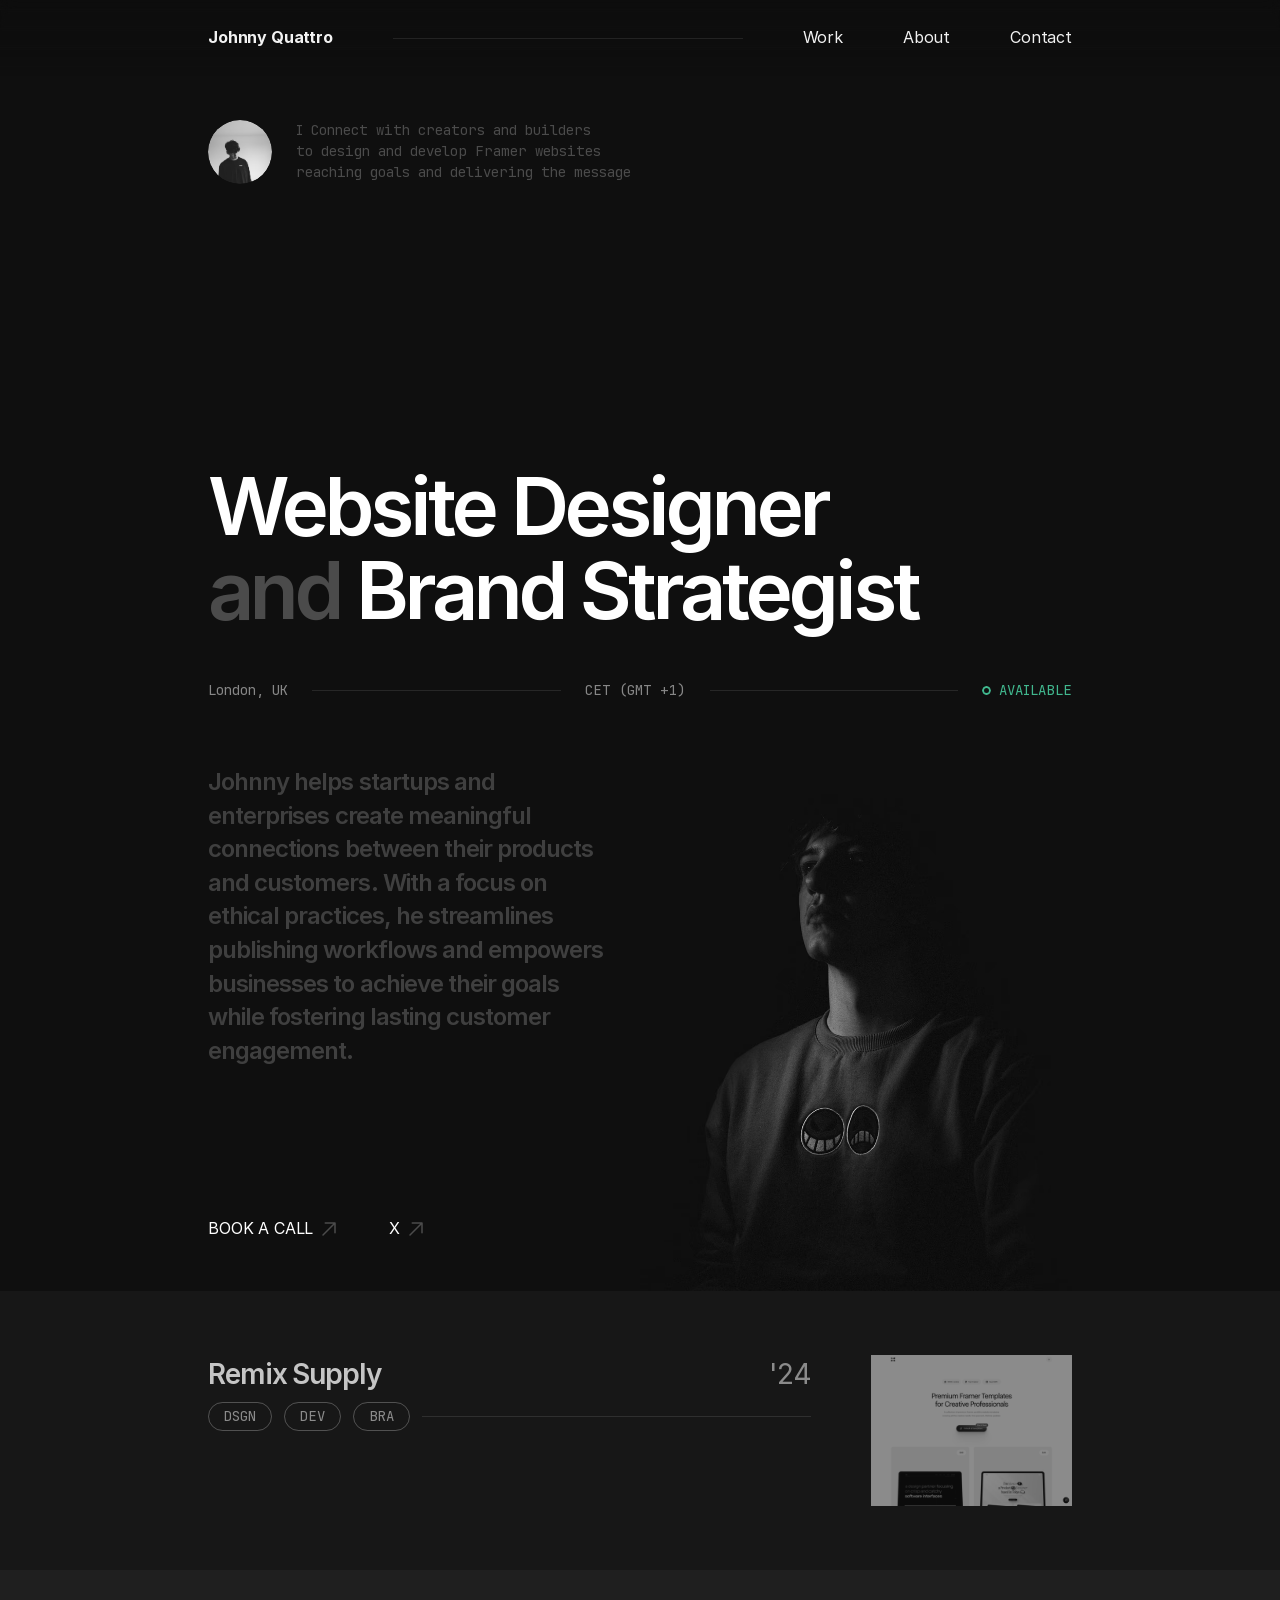
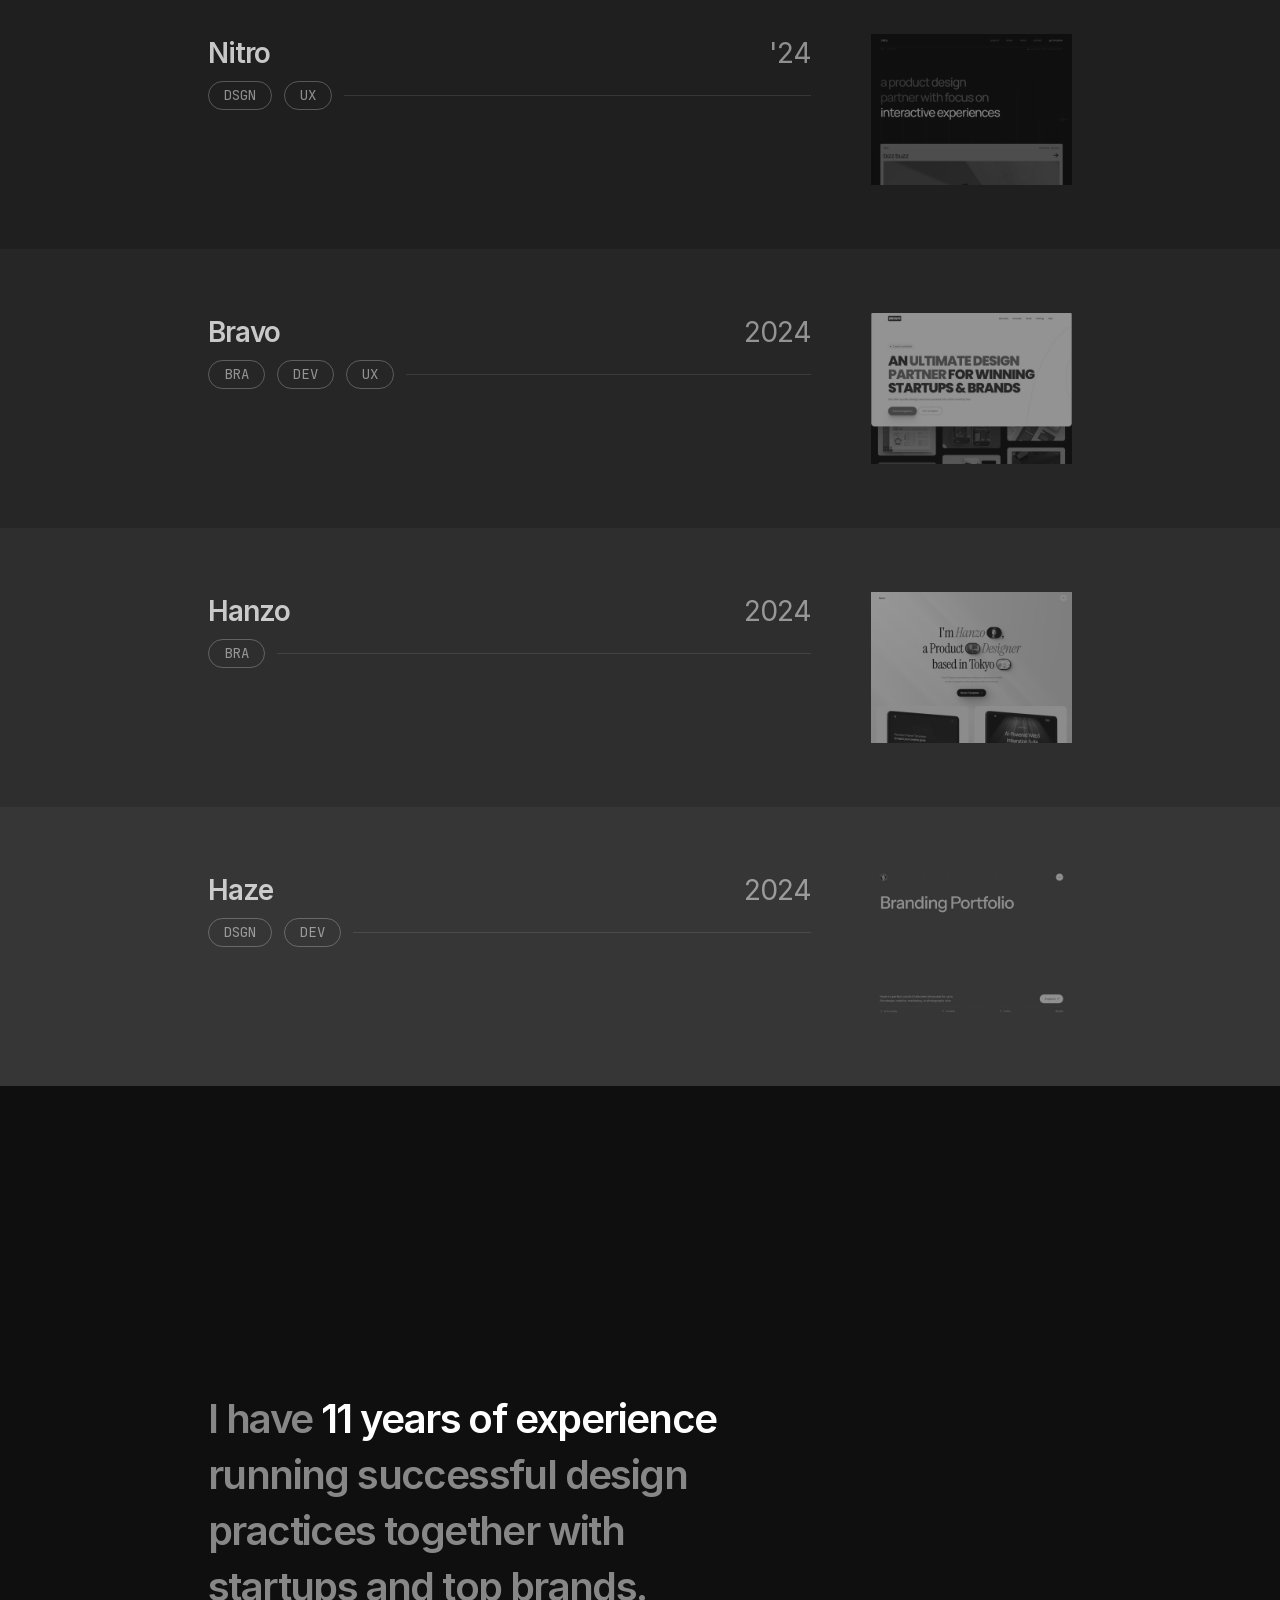
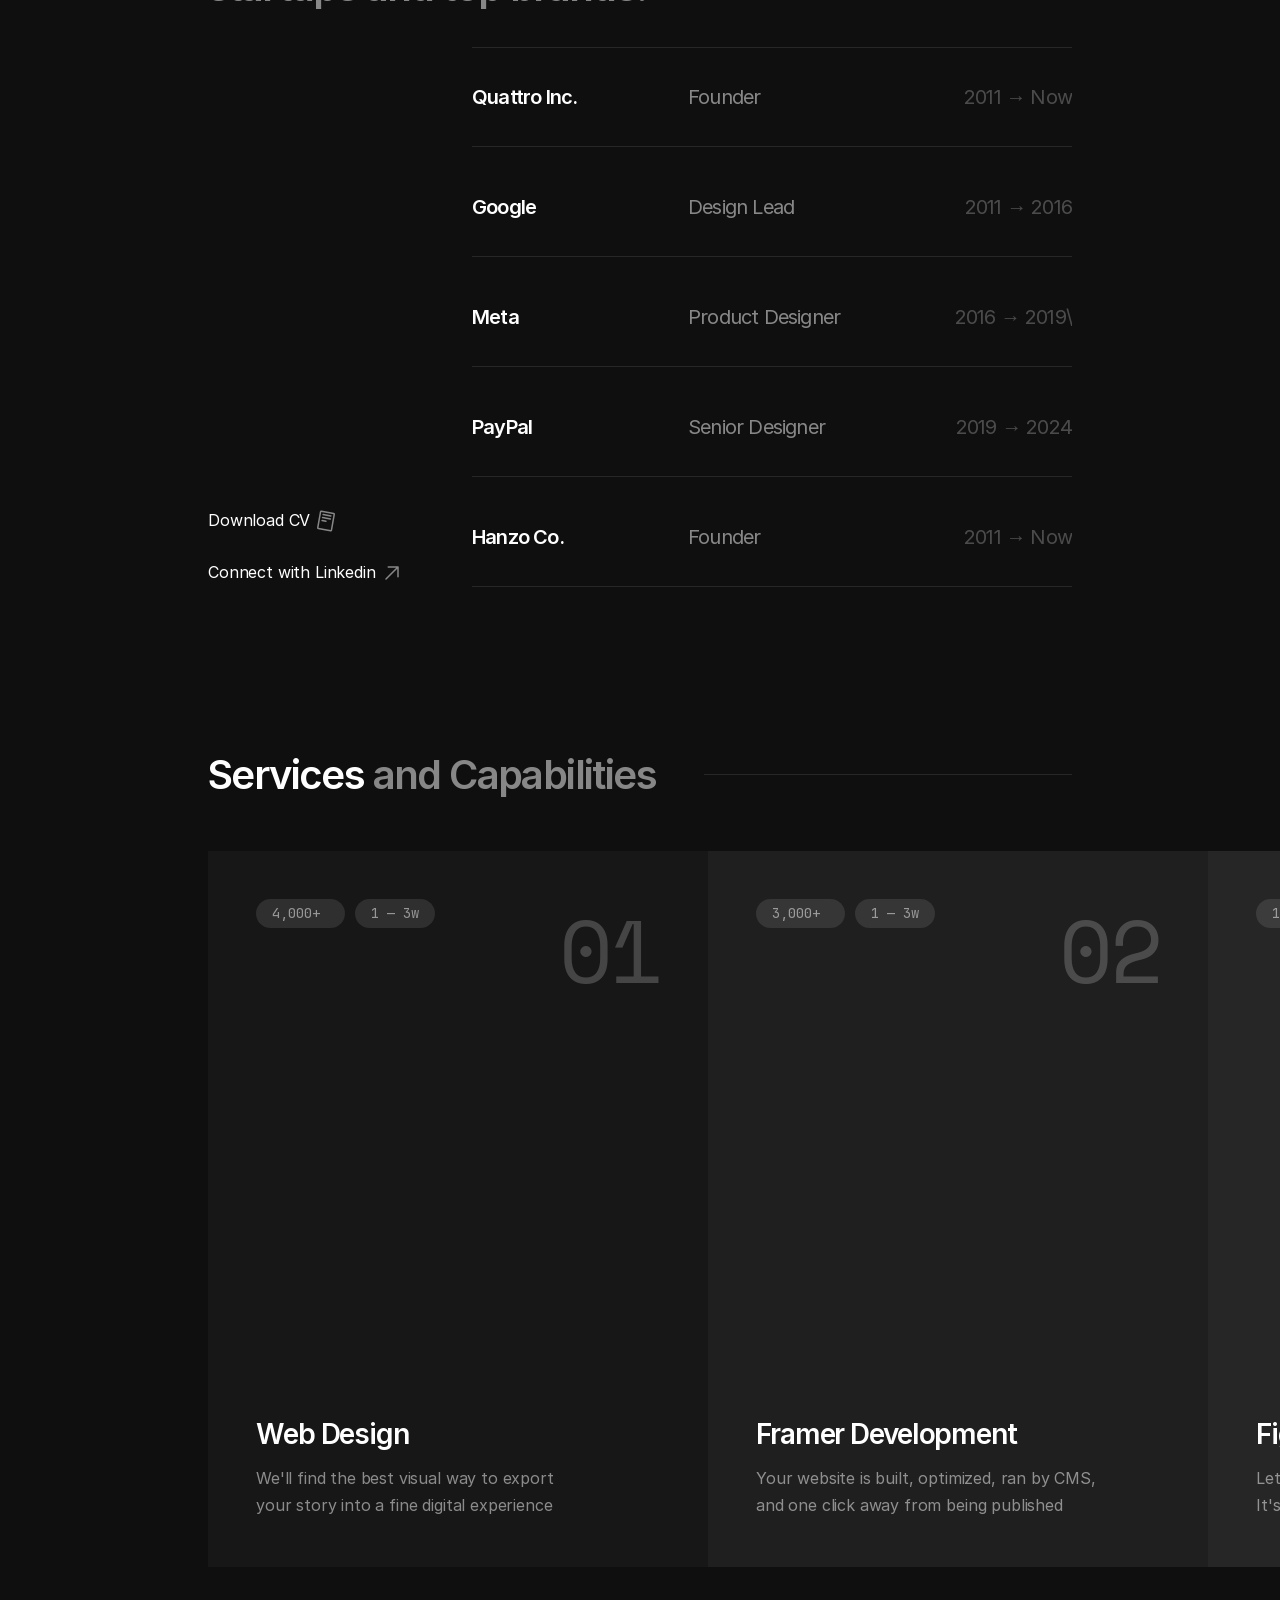
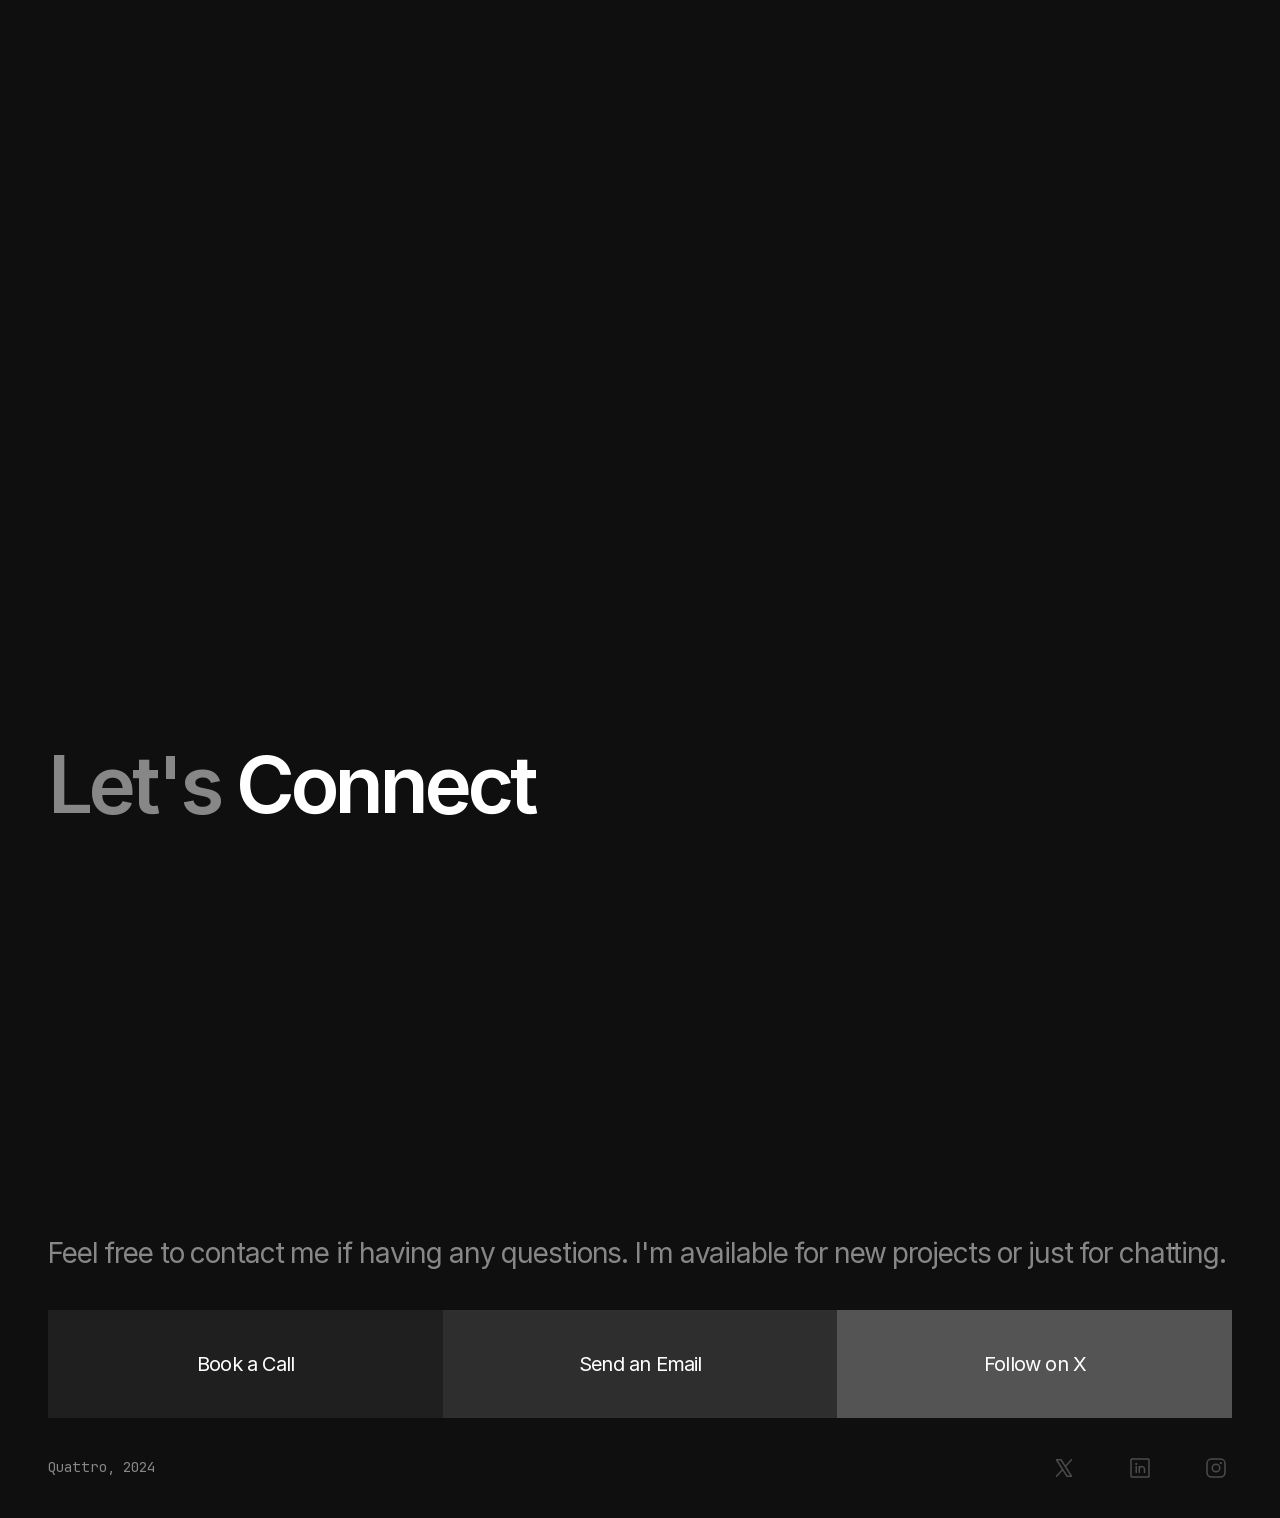
==== commit ea11a4a6: "Changes Co-authored-by: ramlimicheal <52813504+ramlimicheal@users.noreply.github.com>" ====
--- a/public/quattro/index.html
+++ b/public/quattro/index.html
@@ -345,7 +345,7 @@
 #__framer-editorbar.status_measuring {
     clip-path: unset;
 }
-</style><style data-framer-css="true" type="text/css"></style></head>
+</style><style data-framer-css="true" type="text/css"></style><style>#__framer-editorbar,#__framer-editorbar-container,#__framer-editorbar-label,#__framer-editorbar-button{display:none!important;visibility:hidden!important;pointer-events:none!important}.framer-1u07ceo-container,[data-framer-name="Framer CTA"],.framer-1o1pp5v-container{display:none!important}</style></head>
 <body style="overscroll-behavior: none;">
 
 <!-- Start of bodyStart -->
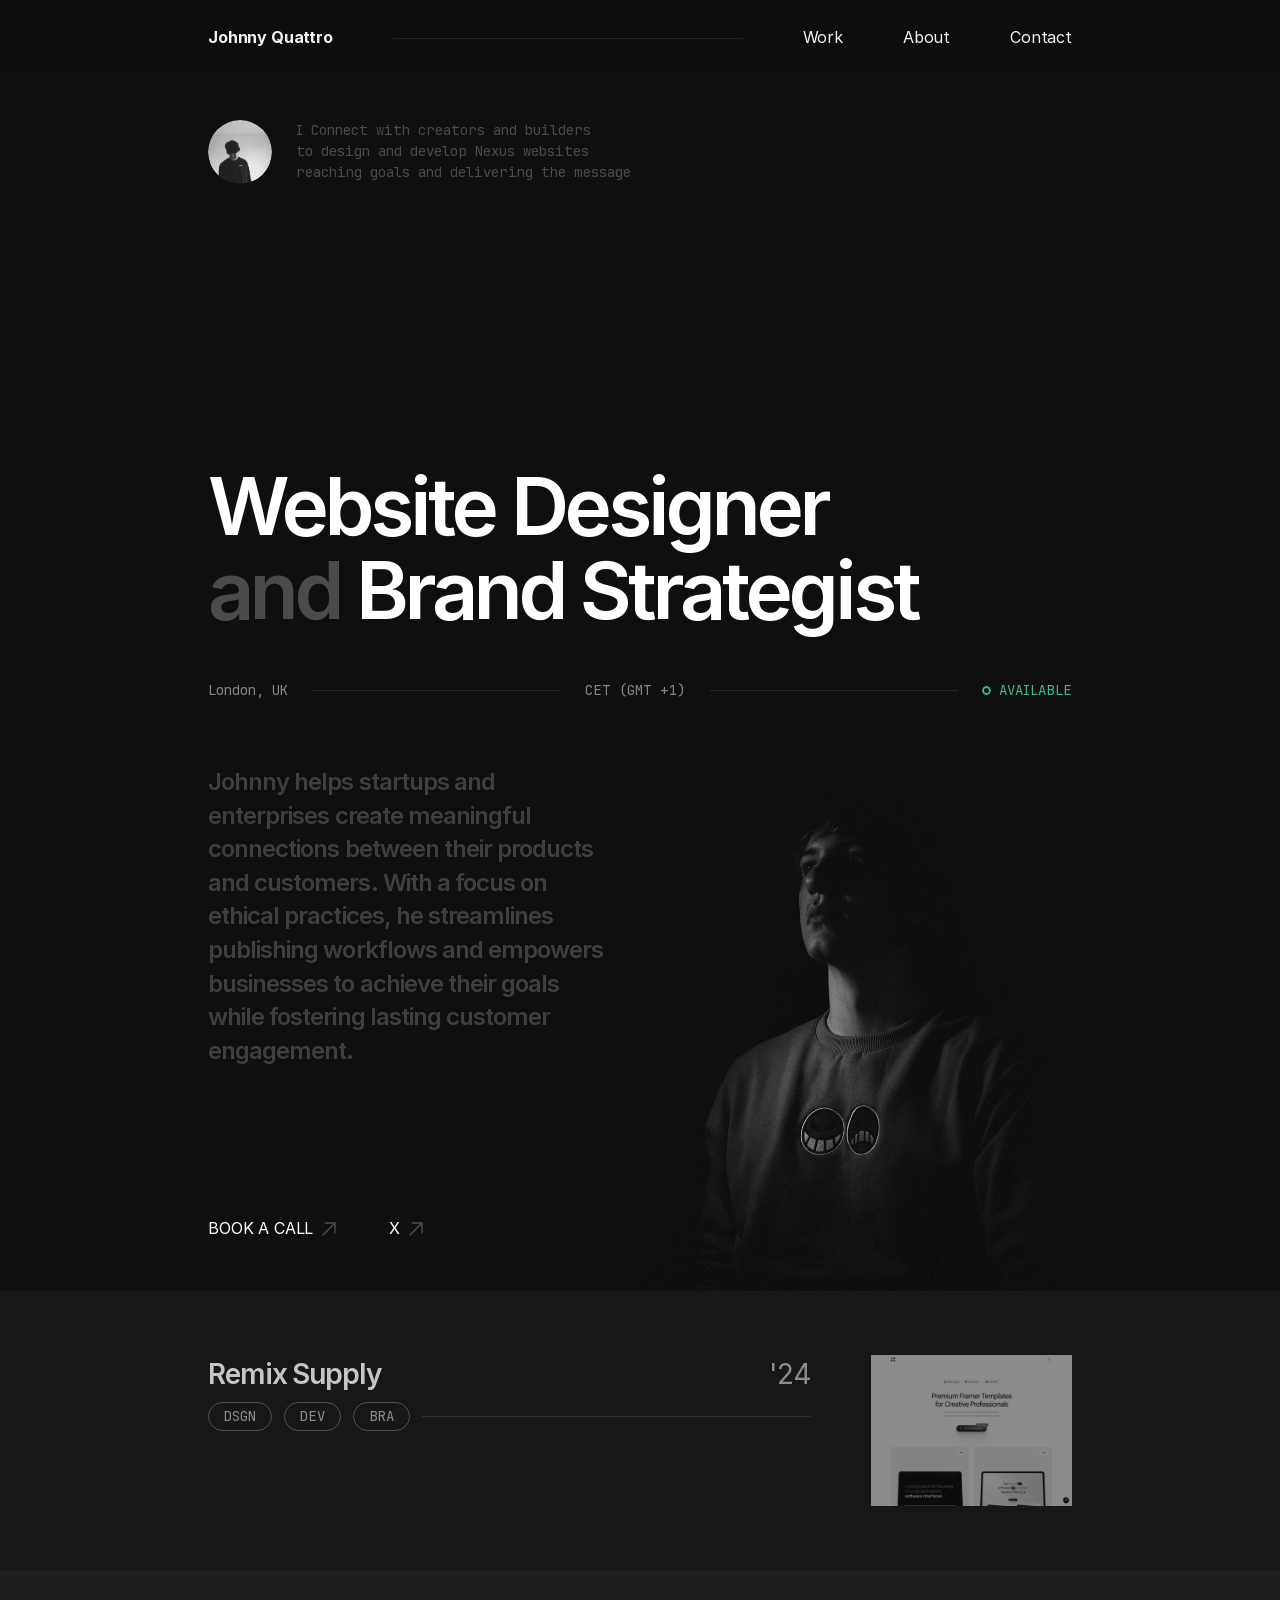
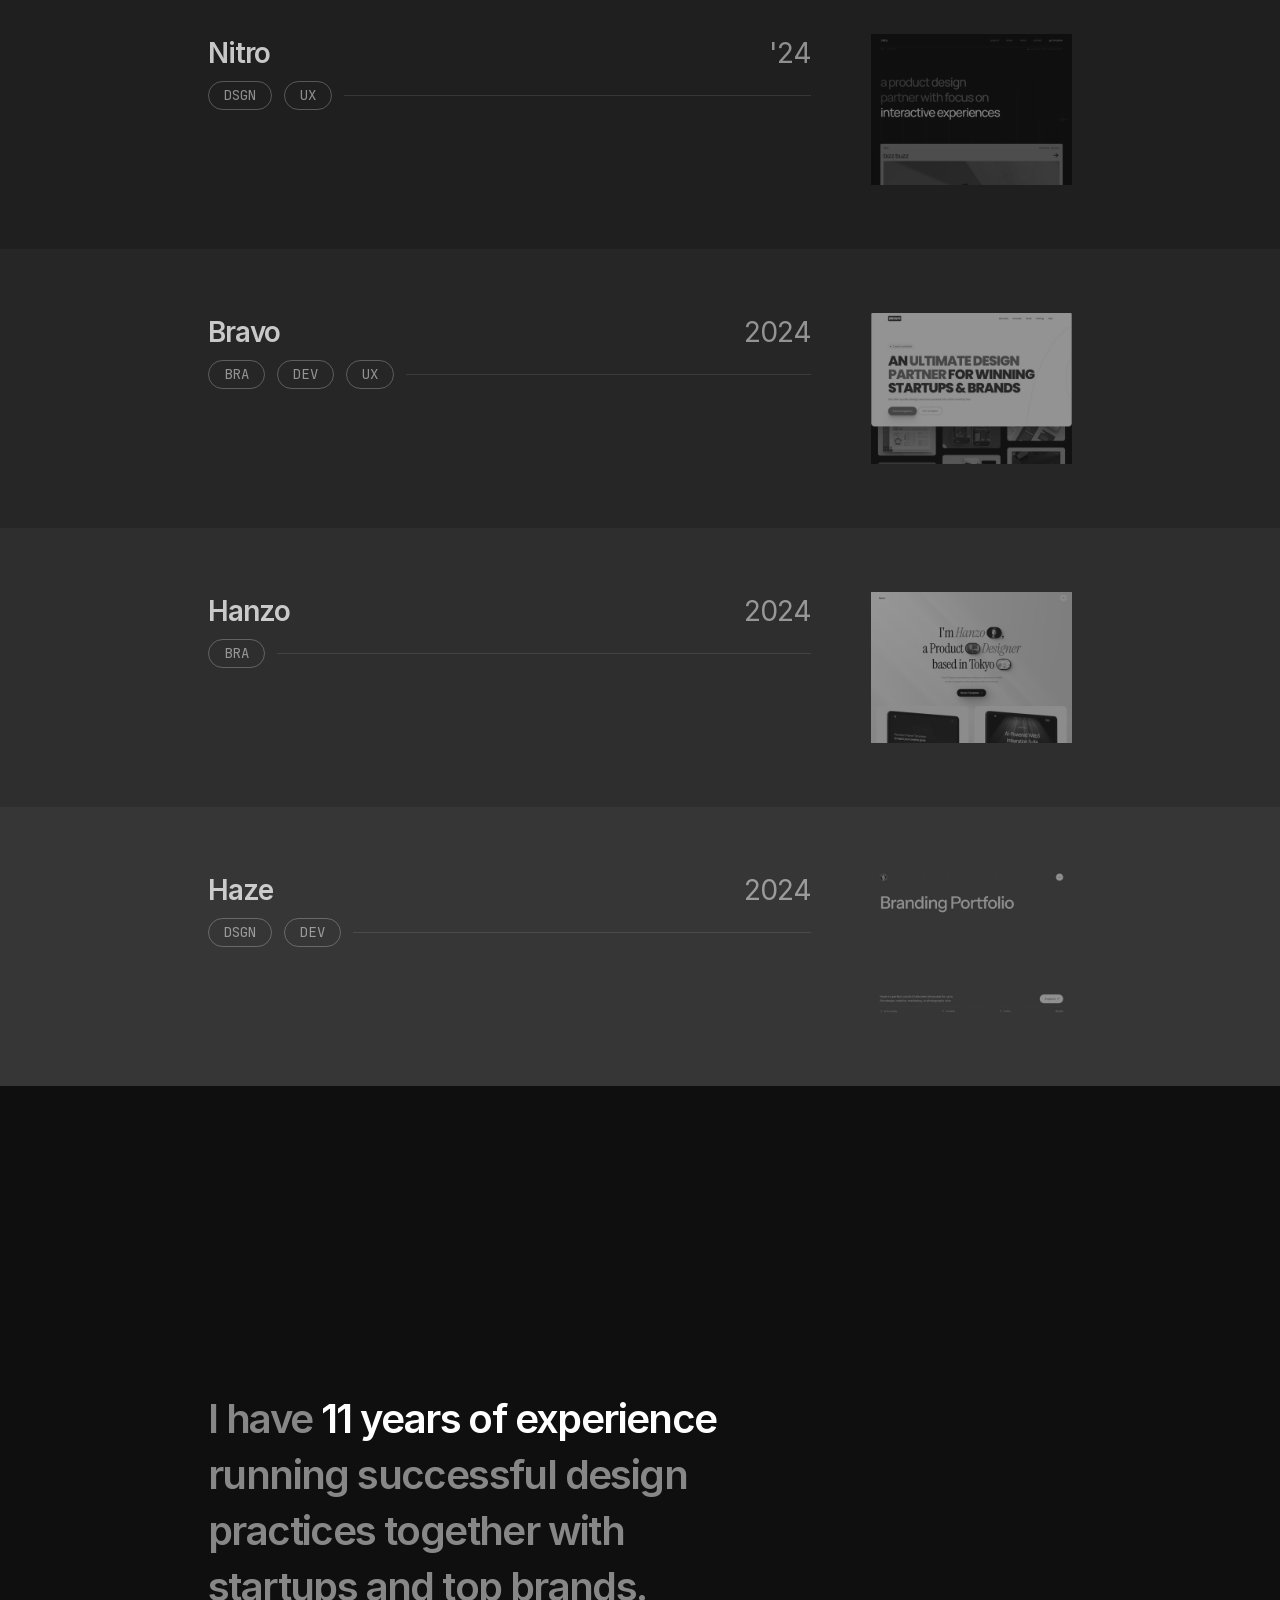
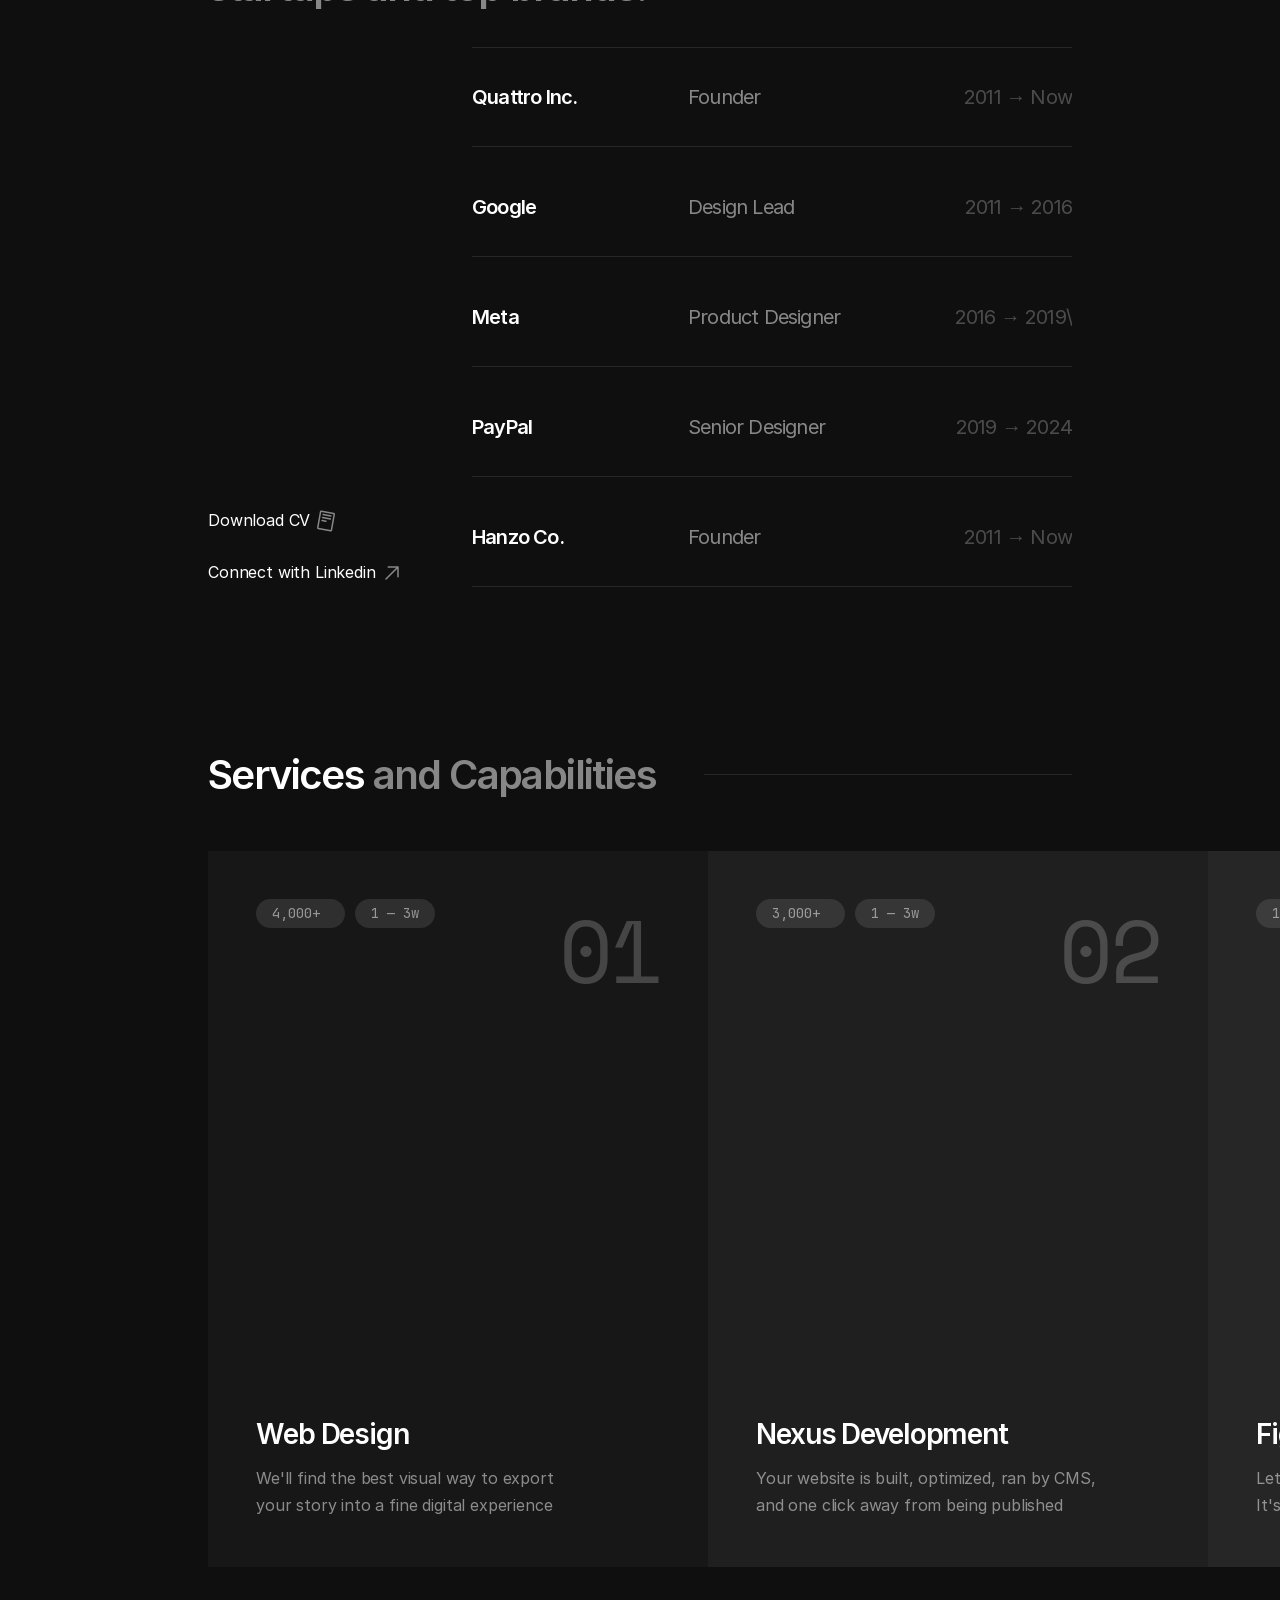
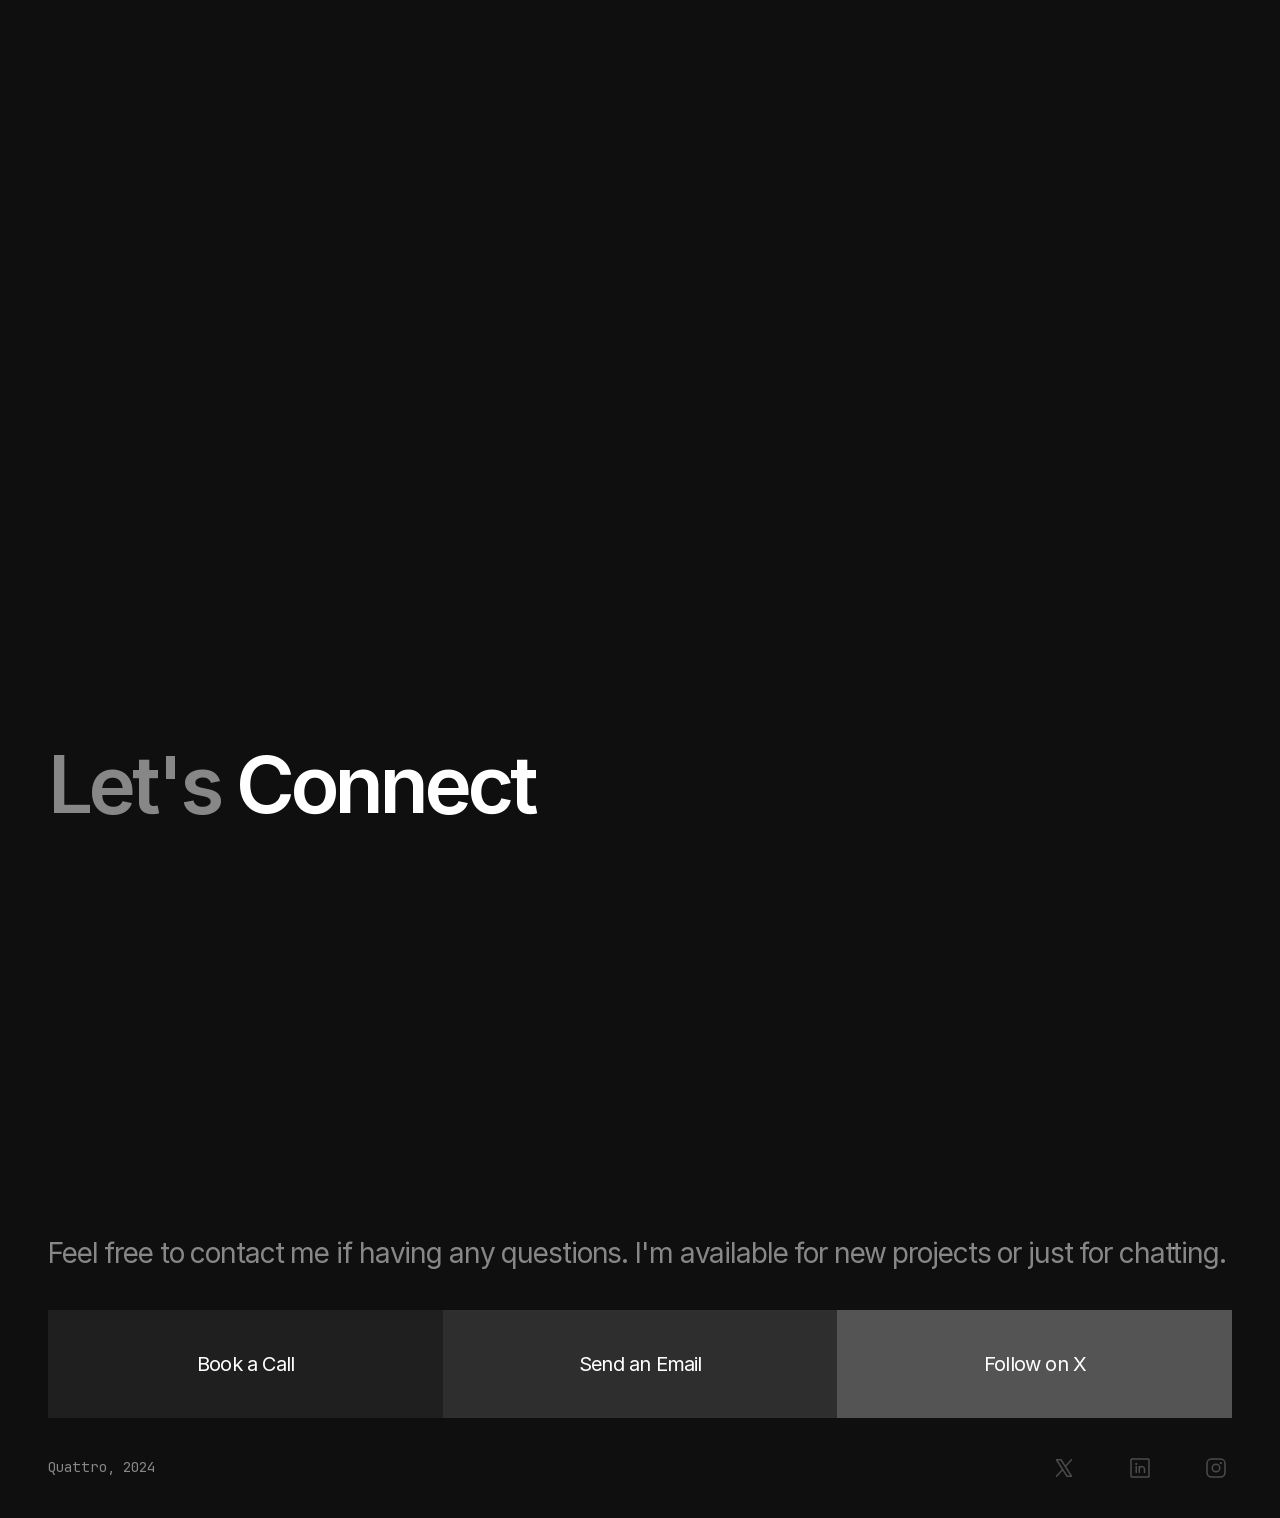
==== commit f4984c69: "Rebrand clone: Framer -> NEXUS namespace - Apply nexus_rebrand.py: framer-* -> nexus-* across HTML/C" ====
--- a/public/quattro/index.html
+++ b/public/quattro/index.html
@@ -1,6 +1,6 @@
 <!DOCTYPE html>
 
-<html><head><meta content="true; framework=Framer/offline" name="nexus-dehydrated"/>
+<html><head><meta content="true; framework=Nexus/offline" name="nexus-dehydrated"/>
 <meta charset="utf-8"/>
 
 <!-- Start of headStart -->
@@ -8,8 +8,8 @@
 <meta content="width=device-width" name="viewport"/>
 <title>Quattro — Dark Minimal Portfolio</title>
 <meta content="It's fast, it's simple, it's cool. Load your projects and get new clients with a simple and effective portfolio template.  " name="description"/>
-<meta content="https://framerusercontent.com/sites/R6H8D1bT4KvDwYsxAXjdz/searchIndex-RHTmhCLt8jG3.json" name="framer-search-index"/>
-<meta content="https://framerusercontent.com/sites/R6H8D1bT4KvDwYsxAXjdz/searchIndex-XSDyIX9O4W7g.json" name="framer-search-index-fallback"/>
+<meta content="https://framerusercontent.com/sites/R6H8D1bT4KvDwYsxAXjdz/searchIndex-RHTmhCLt8jG3.json" name="nexus-search-index"/>
+<meta content="https://framerusercontent.com/sites/R6H8D1bT4KvDwYsxAXjdz/searchIndex-XSDyIX9O4W7g.json" name="nexus-search-index-fallback"/>
 <link href="https://framerusercontent.com/sites/icons/default-favicon-light.v1.png" media="(prefers-color-scheme: light)" rel="icon"/>
 <link href="https://framerusercontent.com/sites/icons/default-favicon-dark.v1.png" media="(prefers-color-scheme: dark)" rel="icon"/>
 <link href="https://framerusercontent.com/sites/icons/default-touch-icon.v3.png" rel="apple-touch-icon"/>
@@ -23,7 +23,7 @@
 <meta content="Quattro — Dark Minimal Portfolio" name="twitter:title"/>
 <meta content="It's fast, it's simple, it's cool. Load your projects and get new clients with a simple and effective portfolio template.  " name="twitter:description"/>
 <meta content="assets/images/5I0A4nN6P0ZkBymb7aNwpvhfGA.png" name="twitter:image"/>
-<style data-framer-font-css="">/* cyrillic-ext */
+<style data-nexus-font-css="">/* cyrillic-ext */
 @font-face {
   font-family: 'Inter';
   font-style: normal;
@@ -235,10 +235,10 @@
 @font-face { font-family: "JetBrains Mono"; src: url("assets/fonts/4CLQH4JOZMAJ6BPWKUFRQYNRRCIRLEBP_3KY6UMEKQ554PCGWM3CWW3ONMSYQ3ELX_O32TDYA5Q7PAMBBEUNMO44BILZFPSQXN.woff2"); font-display: swap; font-style: italic; font-weight: 400 }
 @font-face { font-family: "Inter Placeholder"; src: local("Arial"); ascent-override: 89.79%; descent-override: 22.36%; line-gap-override: 0.00%; size-adjust: 107.89% }
 @font-face { font-family: "JetBrains Mono Placeholder"; src: local("Arial"); ascent-override: 77.57%; descent-override: 22.82%; line-gap-override: 0.00%; size-adjust: 131.49% }</style>
-<meta content="max-image-preview:large" name="robots"/><link href="https://quattro.framer.website/" rel="canonical"/><meta content="https://quattro.framer.website/" property="og:url"/><style data-framer-components="framer-lib-cursors-host framer-bifMP PropertyOverrides framer-q77aY framer-lib-combinedCSSRules framer-Q8LJB framer-3JsCE framer-NeJ1r framer-RQRb5 framer-N9ik8 framer-Y7f2E framer-MG6st framer-6cBF2 framer-7eXlN framer-oArb7 framer-9VbyR" data-framer-css-ssr-minified="">html,body,#main{box-sizing:border-box;margin:0;padding:0}:root{-webkit-font-smoothing:antialiased;-moz-osx-font-smoothing:grayscale}*{box-sizing:border-box;-webkit-font-smoothing:inherit}h1,h2,h3,h4,h5,h6,p,figure{margin:0}body,input,textarea,select,button{font-family:sans-serif;font-size:12px}body{--token-00af65c3-92fd-4f69-9228-cfe71d95f29a:#fff;--token-fbcacce1-ebf4-4ed6-b83a-7c28b8d63653:#ffffffbf;--token-cecefbc2-3137-4c31-97a2-c273c08d7ba5:#ffffff80;--token-52df83c2-a37d-4f03-a736-f89490d1ae0d:#ffffff40;--token-97c368c3-0aeb-482b-97e6-8dafef7b01e5:#ffffff1a;--token-16084dc0-b837-4e14-9b1e-0a165011b6b7:#0f0f0f;--token-6270bccc-2cf7-403e-b1da-0e1a734c28a2:#171717;--token-ddaee32b-3a72-4cf3-a861-467f332e2e8b:#1f1f1f;--token-37d8793b-bd84-48c2-8008-5f31d94da12b:#262626;--token-1de9bb81-1da0-4a2a-af1f-06576ccffc34:#2e2e2e;--token-ec3c9081-3f1e-4bf9-8e27-72a57f6c62bf:#363636;--token-4fcb73bc-8429-47c3-a24e-8aac1d35b812:#545454;--token-f79fccde-f9ab-4c74-9314-d2d892319601:#7a7a7a;--token-94db0018-59e4-481a-afa7-43c78f44c46d:#a8a8a8;--token-3f2c4f0f-eb81-4089-99c9-3b8268fea78a:#a8a8a8;--token-09c5e907-e1fb-44f0-a8dc-58708e2acc46:#fff;--token-3cbaad9d-c038-49d8-b018-dd843412fcd2:#000;--token-ef125d7c-e0ee-4acf-a8dd-024938cba111:#000}@supports (z-index:calc(infinity)){#__framer-badge-container{--infinity:infinity}}#__framer-badge-container{pointer-events:none;width:100%;z-index:calc(var(--infinity,2147480000));justify-content:flex-end;padding:20px;display:flex;position:fixed;bottom:0}@supports (background:-webkit-named-image(i)) and (not (grid-template-rows:subgrid)){body{--framer-will-change-override:transform}}@supports (background:-webkit-named-image(i)) and (not (position-area:top right)){body{--framer-will-change-filter-override:filter}}[data-framer-component-type=Text] div div span,[data-framer-component-type=Text] a div span,[data-framer-component-type=Text] span span span,[data-framer-component-type=Text] p span span,[data-framer-component-type=Text] h1 span span,[data-framer-component-type=Text] h2 span span,[data-framer-component-type=Text] h3 span span,[data-framer-component-type=Text] h4 span span,[data-framer-component-type=Text] h5 span span,[data-framer-component-type=Text] h6 span span,[data-framer-component-type=Text] a{font-family:var(--font-family);font-style:var(--font-style);font-weight:min(calc(var(--framer-font-weight-increase,0) + var(--font-weight,400)),900);color:var(--text-color);letter-spacing:var(--letter-spacing);font-size:var(--font-size);text-transform:var(--text-transform);--text-decoration:var(--framer-text-decoration-style,solid)var(--framer-text-decoration,none)var(--framer-text-decoration-color,currentcolor)var(--framer-text-decoration-thickness,auto);--text-decoration-skip-ink:var(--framer-text-decoration-skip-ink);--text-underline-offset:var(--framer-text-decoration-offset);line-height:var(--line-height);--font-family:var(--framer-font-family);--font-style:var(--framer-font-style);--font-weight:var(--framer-font-weight);--text-color:var(--framer-text-color);--letter-spacing:var(--framer-letter-spacing);--font-size:var(--framer-font-size);--text-transform:var(--framer-text-transform);--line-height:var(--framer-line-height)}@supports not (color:color(display-p3 1 1 1)){p.framer-text,div.framer-text,h1.framer-text,h2.framer-text,h3.framer-text,h4.framer-text,h5.framer-text,h6.framer-text,li.framer-text,ol.framer-text,ul.framer-text,span.framer-text:not([data-text-fill]){color:var(--framer-blockquote-text-color-rgb,var(--framer-blockquote-text-color,var(--framer-text-color-rgb,var(--framer-text-color,#000))));-webkit-text-stroke-color:var(--framer-text-stroke-color-rgb,var(--framer-text-stroke-color,initial))}mark.framer-text{background-color:var(--framer-blockquote-text-background-color-rgb,var(--framer-blockquote-text-background-color,var(--framer-text-background-color-rgb,var(--framer-text-background-color,initial))))}}@supports not (color:color(display-p3 1 1 1)){code.framer-text,code.framer-text span.framer-text:not([data-text-fill]){color:var(--framer-blockquote-text-color-rgb,var(--framer-blockquote-text-color,var(--framer-code-text-color-rgb,var(--framer-code-text-color,var(--framer-text-color-rgb,var(--framer-text-color,#000))))))}}@supports not (color:color(display-p3 1 1 1)){a.framer-text,span.framer-text[data-nested-link]{color:var(--framer-blockquote-text-color-rgb,var(--framer-blockquote-text-color,var(--framer-link-text-color-rgb,var(--framer-link-text-color,var(--framer-text-color-rgb,var(--framer-text-color,#000))))));background-color:var(--framer-link-text-background-color-rgb,var(--framer-link-text-background-color,initial));-webkit-text-decoration-color:var(--framer-link-text-decoration-color-rgb,var(--framer-link-text-decoration-color,var(--framer-text-decoration-color-rgb,var(--framer-text-decoration-color,currentcolor))));text-decoration-color:var(--framer-link-text-decoration-color-rgb,var(--framer-link-text-decoration-color,var(--framer-text-decoration-color-rgb,var(--framer-text-decoration-color,currentcolor))))}}@supports not (color:color(display-p3 1 1 1)){code.framer-text a.framer-text,code.framer-text a.framer-text span.framer-text:not([data-text-fill]),code.framer-text span.framer-text[data-nested-link],code.framer-text span.framer-text[data-nested-link] span.framer-text:not([data-text-fill]){color:var(--framer-blockquote-text-color-rgb,var(--framer-blockquote-text-color,var(--framer-link-text-color-rgb,var(--framer-link-text-color,var(--framer-code-text-color-rgb,var(--framer-code-text-color,var(--framer-text-color-rgb,var(--framer-text-color,#000))))))))}}@supports not (color:color(display-p3 1 1 1)){a.framer-text:hover,span.framer-text[data-nested-link]:hover{color:var(--framer-link-hover-text-color-rgb,var(--framer-link-hover-text-color,var(--framer-blockquote-text-color-rgb,var(--framer-blockquote-text-color,var(--framer-link-text-color-rgb,var(--framer-link-text-color,var(--framer-text-color-rgb,var(--framer-text-color,#000))))))));background-color:var(--framer-link-hover-text-background-color-rgb,var(--framer-link-hover-text-background-color,var(--framer-link-text-background-color-rgb,var(--framer-link-text-background-color,var(--framer-text-background-color-rgb,var(--framer-text-background-color,initial))))));-webkit-text-decoration-color:var(--framer-link-hover-text-decoration-color-rgb,var(--framer-link-hover-text-decoration-color,var(--framer-link-text-decoration-color-rgb,var(--framer-link-text-decoration-color,var(--framer-text-decoration-color-rgb,var(--framer-text-decoration-color,currentcolor))))));text-decoration-color:var(--framer-link-hover-text-decoration-color-rgb,var(--framer-link-hover-text-decoration-color,var(--framer-link-text-decoration-color-rgb,var(--framer-link-text-decoration-color,var(--framer-text-decoration-color-rgb,var(--framer-text-decoration-color,currentcolor))))))}}@supports not (color:color(display-p3 1 1 1)){code.framer-text a.framer-text:hover,code.framer-text span.framer-text[data-nested-link]:hover{color:var(--framer-link-hover-text-color-rgb,var(--framer-link-hover-text-color,var(--framer-blockquote-text-color-rgb,var(--framer-blockquote-text-color,var(--framer-link-text-color-rgb,var(--framer-link-text-color,var(--framer-code-text-color-rgb,var(--framer-code-text-color,var(--framer-text-color-rgb,var(--framer-text-color,#000))))))))))}}@supports not (color:color(display-p3 1 1 1)){a.framer-text[data-framer-page-link-current],span.framer-text[data-framer-page-link-current]{color:var(--framer-link-current-text-color-rgb,var(--framer-link-current-text-color,var(--framer-link-text-color-rgb,var(--framer-link-text-color,var(--framer-text-color-rgb,var(--framer-text-color,#000))))));background-color:var(--framer-link-current-text-background-color-rgb,var(--framer-link-current-text-background-color,var(--framer-link-text-background-color-rgb,var(--framer-link-text-background-color,var(--framer-text-background-color-rgb,var(--framer-text-background-color,initial))))));-webkit-text-decoration-color:var(--framer-link-current-text-decoration-color-rgb,var(--framer-link-current-text-decoration-color,var(--framer-link-text-decoration-color-rgb,var(--framer-link-text-decoration-color,var(--framer-text-decoration-color-rgb,var(--framer-text-decoration-color,currentcolor))))));text-decoration-color:var(--framer-link-current-text-decoration-color-rgb,var(--framer-link-current-text-decoration-color,var(--framer-link-text-decoration-color-rgb,var(--framer-link-text-decoration-color,var(--framer-text-decoration-color-rgb,var(--framer-text-decoration-color,currentcolor))))))}}@supports not (color:color(display-p3 1 1 1)){code.framer-text a.framer-text[data-framer-page-link-current],code.framer-text a.framer-text[data-framer-page-link-current] span.framer-text:not([data-text-fill]),code.framer-text span.framer-text[data-framer-page-link-current],code.framer-text span.framer-text[data-framer-page-link-current] span.framer-text:not([data-text-fill]){color:var(--framer-link-current-text-color-rgb,var(--framer-link-current-text-color,var(--framer-link-text-color-rgb,var(--framer-link-text-color,var(--framer-code-text-color-rgb,var(--framer-code-text-color,var(--framer-text-color-rgb,var(--framer-text-color,#000))))))));background-color:var(--framer-link-current-text-background-color-rgb,var(--framer-link-current-text-background-color,var(--framer-link-text-background-color-rgb,var(--framer-link-text-background-color,var(--framer-text-background-color-rgb,var(--framer-text-background-color,initial))))))}}@supports not (color:color(display-p3 1 1 1)){a.framer-text[data-framer-page-link-current]:hover,span.framer-text[data-framer-page-link-current]:hover{color:var(--framer-link-hover-text-color-rgb,var(--framer-link-hover-text-color,var(--framer-link-current-text-color-rgb,var(--framer-link-current-text-color,var(--framer-link-text-color-rgb,var(--framer-link-text-color,var(--framer-code-text-color-rgb,var(--framer-code-text-color,var(--framer-text-color-rgb,var(--framer-text-color,#000))))))))));background-color:var(--framer-link-hover-text-background-color-rgb,var(--framer-link-hover-text-background-color,var(--framer-link-current-text-background-color-rgb,var(--framer-link-current-text-background-color,var(--framer-link-text-background-color-rgb,var(--framer-link-text-background-color,initial))))));-webkit-text-decoration-color:var(--framer-link-hover-text-decoration-color-rgb,var(--framer-link-hover-text-decoration-color,var(--framer-link-current-text-decoration-color-rgb,var(--framer-link-current-text-decoration-color,var(--framer-link-text-decoration-color-rgb,var(--framer-link-text-decoration-color,var(--framer-text-decoration-color-rgb,var(--framer-text-decoration-color,currentcolor))))))));text-decoration-color:var(--framer-link-hover-text-decoration-color-rgb,var(--framer-link-hover-text-decoration-color,var(--framer-link-current-text-decoration-color-rgb,var(--framer-link-current-text-decoration-color,var(--framer-link-text-decoration-color-rgb,var(--framer-link-text-decoration-color,var(--framer-text-decoration-color-rgb,var(--framer-text-decoration-color,currentcolor))))))))}}@supports not (color:color(display-p3 1 1 1)){code.framer-text a.framer-text[data-framer-page-link-current]:hover,code.framer-text a.framer-text[data-framer-page-link-current]:hover span.framer-text:not([data-text-fill]),code.framer-text span.framer-text[data-framer-page-link-current]:hover,code.framer-text span.framer-text[data-framer-page-link-current]:hover span.framer-text:not([data-text-fill]){color:var(--framer-link-hover-text-color-rgb,var(--framer-link-hover-text-color,var(--framer-link-current-text-color-rgb,var(--framer-link-current-text-color,var(--framer-link-text-color-rgb,var(--framer-link-text-color,var(--framer-code-text-color-rgb,var(--framer-code-text-color,var(--framer-text-color-rgb,var(--framer-text-color,#000))))))))));background-color:var(--framer-link-hover-text-background-color-rgb,var(--framer-link-hover-text-background-color,var(--framer-link-current-text-background-color-rgb,var(--framer-link-current-text-background-color,var(--framer-link-text-background-color-rgb,var(--framer-link-text-background-color,initial))))))}}@supports not (overflow:clip){:root{--overflow-clip-fallback:hidden}}@supports (background:-webkit-named-image(i)) and (not (contain-intrinsic-size:inherit)){div.framer-text,p.framer-text,h1.framer-text,h2.framer-text,h3.framer-text,h4.framer-text,h5.framer-text,h6.framer-text,ol.framer-text,ul.framer-text,li.framer-text,blockquote.framer-text,.framer-text.framer-image{display:var(--text-truncation-display-inline-for-safari-16,revert)}div.framer-text:after,p.framer-text:after,h1.framer-text:after,h2.framer-text:after,h3.framer-text:after,h4.framer-text:after,h5.framer-text:after,h6.framer-text:after,ol.framer-text:after,ul.framer-text:after,li.framer-text:after,blockquote.framer-text:after,.framer-text.framer-image:after{content:var(--text-truncation-line-break-for-safari-16);white-space:pre}.framer-text.framer-text-module,.framer-text.framer-table-wrapper{display:var(--text-truncation-display-none-for-safari-16,revert)}p.framer-text[data-text-fill]{display:var(--text-truncation-display-inline-for-safari-16,inline-block)}}@supports (corner-shape:superellipse(2)){:root{--one-if-corner-shape-supported:1}}.framer-cursor-none,.framer-cursor-none *{cursor:none!important}.framer-pointer-events-none,.framer-pointer-events-none *{pointer-events:none!important}@supports (aspect-ratio:1){body{--framer-aspect-ratio-supported:auto}}.framer-bifMP.framer-eal8v,.framer-bifMP .framer-eal8v{display:block}.framer-bifMP.framer-qcxp1e{background-color:var(--token-16084dc0-b837-4e14-9b1e-0a165011b6b7,#0f0f0f);height:min-content;overflow:var(--overflow-clip-fallback,clip);flex-flow:column;place-content:center flex-start;align-items:center;gap:0;width:100%;padding:0;display:flex;position:relative}.framer-bifMP .framer-1kl0xq6-container{mix-blend-mode:exclusion;max-width:1365px;height:auto;position:var(--framer-canvas-fixed-position,fixed);z-index:7;flex:none;order:-1000;width:100%;top:0;left:50%;transform:translate(-50%)}.framer-bifMP .framer-1300719{background:0 0;flex-grow:1;width:0;height:0;margin:0;position:relative}.framer-bifMP .framer-12wm1io-container{z-index:0;flex:none;order:1002;width:100%;height:100vh;position:relative}.framer-bifMP .framer-1u07ceo-container{bottom:calc(calc(100% - min(var(--framer-viewport-height,100%),100%)) + 64px);height:auto;position:var(--framer-canvas-fixed-position,fixed);z-index:10;flex:none;order:1003;width:auto;right:20px}[data-layout-template=true]>#overlay{margin-bottom:0}@media (max-width:959.98px){.framer-bifMP .framer-12wm1io-container{height:auto}}@media (min-width:960px) and (max-width:1364.98px){.framer-bifMP .framer-1kl0xq6-container{max-width:960px}}.ssr-variant{display:contents}@supports (aspect-ratio:1){body{--framer-aspect-ratio-supported:auto}}.framer-q77aY.framer-dl67ra,.framer-q77aY .framer-dl67ra{display:block}.framer-q77aY.framer-1ub0b9o{mix-blend-mode:exclusion;height:min-content;padding:var(--1vwt8el);flex-flow:row;place-content:center;align-items:center;gap:0;width:1440px;display:flex;position:relative;overflow:hidden}.framer-q77aY .framer-1m4oicv{align-content:center;align-items:center;gap:var(--gg7wq2);flex-flow:row;flex:1 0 0;justify-content:center;width:1px;height:min-content;padding:0;display:flex;position:relative;overflow:hidden}.framer-q77aY .framer-1pfawrj-container,.framer-q77aY .framer-1ey6mhm-container,.framer-q77aY .framer-qd684j-container,.framer-q77aY .framer-sf1zih-container{flex:none;width:auto;height:28px;position:relative}.framer-q77aY .framer-195r5wa{white-space:pre;flex:none;width:auto;height:auto;position:relative}.framer-q77aY .framer-f59vny{flex:1 0 0;width:1px;height:1px;position:relative;overflow:hidden}.framer-q77aY .framer-3amkbe{flex:none;width:200%;height:128px;position:absolute;top:calc(100% - 64px);right:0;overflow:hidden}.framer-HnEVb .framer-styles-preset-mss7rv:not(.rich-text-wrapper),.framer-HnEVb .framer-styles-preset-mss7rv.rich-text-wrapper a{--framer-link-current-text-color:var(--token-00af65c3-92fd-4f69-9228-cfe71d95f29a,#000);--framer-link-hover-text-color:var(--token-fbcacce1-ebf4-4ed6-b83a-7c28b8d63653,#ffffffbf);--framer-link-text-color:var(--token-00af65c3-92fd-4f69-9228-cfe71d95f29a,#000);--framer-link-text-decoration:none;transition:color .3s cubic-bezier(.44,0,.56,1)}body{--framer-will-change-override:none}@supports (background:-webkit-named-image(i)) and (not (grid-template-rows:subgrid)){body{--framer-will-change-override:transform}}body{--framer-will-change-filter-override:none}@supports (background:-webkit-named-image(i)) and (not (position-area:top right)){body{--framer-will-change-filter-override:filter}}[data-framer-component-type]{position:absolute}[data-framer-component-type=Text]{cursor:inherit}[data-framer-component-text-autosized] *{white-space:pre}[data-framer-component-type=Text]>*{text-align:var(--framer-text-alignment,start)}[data-framer-component-type=Text] span span,[data-framer-component-type=Text] p span,[data-framer-component-type=Text] h1 span,[data-framer-component-type=Text] h2 span,[data-framer-component-type=Text] h3 span,[data-framer-component-type=Text] h4 span,[data-framer-component-type=Text] h5 span,[data-framer-component-type=Text] h6 span{display:block}[data-framer-component-type=Text] span span span,[data-framer-component-type=Text] p span span,[data-framer-component-type=Text] h1 span span,[data-framer-component-type=Text] h2 span span,[data-framer-component-type=Text] h3 span span,[data-framer-component-type=Text] h4 span span,[data-framer-component-type=Text] h5 span span,[data-framer-component-type=Text] h6 span span{display:unset}[data-framer-component-type=Text] div div span,[data-framer-component-type=Text] a div span,[data-framer-component-type=Text] span span span,[data-framer-component-type=Text] p span span,[data-framer-component-type=Text] h1 span span,[data-framer-component-type=Text] h2 span span,[data-framer-component-type=Text] h3 span span,[data-framer-component-type=Text] h4 span span,[data-framer-component-type=Text] h5 span span,[data-framer-component-type=Text] h6 span span,[data-framer-component-type=Text] a{font-family:var(--font-family);font-style:var(--font-style);font-weight:min(calc(var(--framer-font-weight-increase,0) + var(--font-weight,400)),900);color:var(--text-color);letter-spacing:var(--letter-spacing);font-size:var(--font-size);text-transform:var(--text-transform);--text-decoration:var(--framer-text-decoration-style,solid)var(--framer-text-decoration,none)var(--framer-text-decoration-color,currentcolor)var(--framer-text-decoration-thickness,auto);--text-decoration-skip-ink:var(--framer-text-decoration-skip-ink);--text-underline-offset:var(--framer-text-decoration-offset);line-height:var(--line-height);--font-family:var(--framer-font-family);--font-style:var(--framer-font-style);--font-weight:var(--framer-font-weight);--text-color:var(--framer-text-color);--letter-spacing:var(--framer-letter-spacing);--font-size:var(--framer-font-size);--text-transform:var(--framer-text-transform);--line-height:var(--framer-line-height)}[data-framer-component-type=Text] a,[data-framer-component-type=Text] a div span,[data-framer-component-type=Text] a span span span,[data-framer-component-type=Text] a p span span,[data-framer-component-type=Text] a h1 span span,[data-framer-component-type=Text] a h2 span span,[data-framer-component-type=Text] a h3 span span,[data-framer-component-type=Text] a h4 span span,[data-framer-component-type=Text] a h5 span span,[data-framer-component-type=Text] a h6 span span{--font-family:var(--framer-link-font-family,var(--framer-font-family));--font-style:var(--framer-link-font-style,var(--framer-font-style));--font-weight:var(--framer-link-font-weight,var(--framer-font-weight));--text-color:var(--framer-link-text-color,var(--framer-text-color));--font-size:var(--framer-link-font-size,var(--framer-font-size));--text-transform:var(--framer-link-text-transform,var(--framer-text-transform));--text-decoration:var(--framer-link-text-decoration-style,var(--framer-text-decoration-style,solid))var(--framer-link-text-decoration,var(--framer-text-decoration,none))var(--framer-link-text-decoration-color,var(--framer-text-decoration-color,currentcolor))var(--framer-link-text-decoration-thickness,var(--framer-text-decoration-thickness,auto));--text-decoration-skip-ink:var(--framer-link-text-decoration-skip-ink,var(--framer-text-decoration-skip-ink));--text-underline-offset:var(--framer-link-text-decoration-offset,var(--framer-text-decoration-offset))}[data-framer-component-type=Text] a:hover,[data-framer-component-type=Text] a div span:hover,[data-framer-component-type=Text] a span span span:hover,[data-framer-component-type=Text] a p span span:hover,[data-framer-component-type=Text] a h1 span span:hover,[data-framer-component-type=Text] a h2 span span:hover,[data-framer-component-type=Text] a h3 span span:hover,[data-framer-component-type=Text] a h4 span span:hover,[data-framer-component-type=Text] a h5 span span:hover,[data-framer-component-type=Text] a h6 span span:hover{--font-family:var(--framer-link-hover-font-family,var(--framer-link-font-family,var(--framer-font-family)));--font-style:var(--framer-link-hover-font-style,var(--framer-link-font-style,var(--framer-font-style)));--font-weight:var(--framer-link-hover-font-weight,var(--framer-link-font-weight,var(--framer-font-weight)));--text-color:var(--framer-link-hover-text-color,var(--framer-link-text-color,var(--framer-text-color)));--font-size:var(--framer-link-hover-font-size,var(--framer-link-font-size,var(--framer-font-size)));--text-transform:var(--framer-link-hover-text-transform,var(--framer-link-text-transform,var(--framer-text-transform)));--text-decoration:var(--framer-link-hover-text-decoration-style,var(--framer-link-text-decoration-style,var(--framer-text-decoration-style,solid)))var(--framer-link-hover-text-decoration,var(--framer-link-text-decoration,var(--framer-text-decoration,none)))var(--framer-link-hover-text-decoration-color,var(--framer-link-text-decoration-color,var(--framer-text-decoration-color,currentcolor)))var(--framer-link-hover-text-decoration-thickness,var(--framer-link-text-decoration-thickness,var(--framer-text-decoration-thickness,auto)));--text-decoration-skip-ink:var(--framer-link-hover-text-decoration-skip-ink,var(--framer-link-text-decoration-skip-ink,var(--framer-text-decoration-skip-ink)));--text-underline-offset:var(--framer-link-hover-text-decoration-offset,var(--framer-link-text-decoration-offset,var(--framer-text-decoration-offset)))}[data-framer-component-type=Text].isCurrent a,[data-framer-component-type=Text].isCurrent a div span,[data-framer-component-type=Text].isCurrent a span span span,[data-framer-component-type=Text].isCurrent a p span span,[data-framer-component-type=Text].isCurrent a h1 span span,[data-framer-component-type=Text].isCurrent a h2 span span,[data-framer-component-type=Text].isCurrent a h3 span span,[data-framer-component-type=Text].isCurrent a h4 span span,[data-framer-component-type=Text].isCurrent a h5 span span,[data-framer-component-type=Text].isCurrent a h6 span span{--font-family:var(--framer-link-current-font-family,var(--framer-link-font-family,var(--framer-font-family)));--font-style:var(--framer-link-current-font-style,var(--framer-link-font-style,var(--framer-font-style)));--font-weight:var(--framer-link-current-font-weight,var(--framer-link-font-weight,var(--framer-font-weight)));--text-color:var(--framer-link-current-text-color,var(--framer-link-text-color,var(--framer-text-color)));--font-size:var(--framer-link-current-font-size,var(--framer-link-font-size,var(--framer-font-size)));--text-transform:var(--framer-link-current-text-transform,var(--framer-link-text-transform,var(--framer-text-transform)));--text-decoration:var(--framer-link-current-text-decoration-style,var(--framer-link-text-decoration-style,var(--framer-text-decoration-style,solid)))var(--framer-link-current-text-decoration,var(--framer-link-text-decoration,var(--framer-text-decoration,none)))var(--framer-link-current-text-decoration-color,var(--framer-link-text-decoration-color,var(--framer-text-decoration-color,currentcolor)))var(--framer-link-current-text-decoration-thickness,var(--framer-link-text-decoration-thickness,var(--framer-text-decoration-thickness,auto)));--text-decoration-skip-ink:var(--framer-link-current-text-decoration-skip-ink,var(--framer-link-text-decoration-skip-ink,var(--framer-text-decoration-skip-ink)));--text-underline-offset:var(--framer-link-current-text-decoration-offset,var(--framer-link-text-decoration-offset,var(--framer-text-decoration-offset)))}[data-framer-component-type=RichTextContainer]{outline:none;flex-direction:column;flex-shrink:0;justify-content:flex-start;display:flex}p.framer-text,div.framer-text,figure.framer-text,h1.framer-text,h2.framer-text,h3.framer-text,h4.framer-text,h5.framer-text,h6.framer-text,ol.framer-text,ul.framer-text{margin:0;padding:0}p.framer-text,div.framer-text,h1.framer-text,h2.framer-text,h3.framer-text,h4.framer-text,h5.framer-text,h6.framer-text,li.framer-text,ol.framer-text,ul.framer-text,mark.framer-text,span.framer-text:not([data-text-fill]){font-family:var(--framer-font-family-preview,var(--framer-blockquote-font-family,var(--framer-font-family,Inter,Inter Placeholder,sans-serif)));font-style:var(--framer-font-style-preview,var(--framer-blockquote-font-style,var(--framer-font-style,normal)));font-weight:var(--framer-font-weight-preview,var(--framer-blockquote-font-weight,var(--framer-font-weight,400)));color:var(--framer-blockquote-text-color,var(--framer-text-color,#000));font-size:calc(var(--framer-blockquote-font-size,var(--framer-font-size,16px))*var(--framer-font-size-scale,1));letter-spacing:var(--framer-blockquote-letter-spacing,var(--framer-letter-spacing,0));text-transform:var(--framer-blockquote-text-transform,var(--framer-text-transform,none));-webkit-text-decoration-line:var(--framer-blockquote-text-decoration,var(--framer-text-decoration,initial));text-decoration-line:var(--framer-blockquote-text-decoration,var(--framer-text-decoration,initial));-webkit-text-decoration-style:var(--framer-blockquote-text-decoration-style,var(--framer-text-decoration-style,initial));text-decoration-style:var(--framer-blockquote-text-decoration-style,var(--framer-text-decoration-style,initial));-webkit-text-decoration-color:var(--framer-blockquote-text-decoration-color,var(--framer-text-decoration-color,initial));text-decoration-color:var(--framer-blockquote-text-decoration-color,var(--framer-text-decoration-color,initial));text-decoration-thickness:var(--framer-blockquote-text-decoration-thickness,var(--framer-text-decoration-thickness,initial));text-decoration-skip-ink:var(--framer-blockquote-text-decoration-skip-ink,var(--framer-text-decoration-skip-ink,initial));text-underline-offset:var(--framer-blockquote-text-decoration-offset,var(--framer-text-decoration-offset,initial));line-height:var(--framer-blockquote-line-height,var(--framer-line-height,1.2em));text-align:var(--framer-blockquote-text-alignment,var(--framer-text-alignment,start));-webkit-text-stroke-width:var(--framer-text-stroke-width,initial);-webkit-text-stroke-color:var(--framer-text-stroke-color,initial);-moz-font-feature-settings:var(--framer-font-open-type-features,initial);-webkit-font-feature-settings:var(--framer-font-open-type-features,initial);font-feature-settings:var(--framer-font-open-type-features,initial);font-variation-settings:var(--framer-font-variation-axes-preview,var(--framer-font-variation-axes,normal));text-wrap:var(--framer-text-wrap-override,var(--framer-text-wrap))}mark.framer-text,p.framer-text,div.framer-text,h1.framer-text,h2.framer-text,h3.framer-text,h4.framer-text,h5.framer-text,h6.framer-text,li.framer-text,ol.framer-text,ul.framer-text{background-color:var(--framer-blockquote-text-background-color,var(--framer-text-background-color,initial));border-radius:var(--framer-blockquote-text-background-radius,var(--framer-text-background-radius,initial));corner-shape:var(--framer-blockquote-text-background-corner-shape,var(--framer-text-background-corner-shape,initial));padding:var(--framer-blockquote-text-background-padding,var(--framer-text-background-padding,initial))}@supports not (color:color(display-p3 1 1 1)){p.framer-text,div.framer-text,h1.framer-text,h2.framer-text,h3.framer-text,h4.framer-text,h5.framer-text,h6.framer-text,li.framer-text,ol.framer-text,ul.framer-text,span.framer-text:not([data-text-fill]){color:var(--framer-blockquote-text-color-rgb,var(--framer-blockquote-text-color,var(--framer-text-color-rgb,var(--framer-text-color,#000))));-webkit-text-stroke-color:var(--framer-text-stroke-color-rgb,var(--framer-text-stroke-color,initial))}mark.framer-text{background-color:var(--framer-blockquote-text-background-color-rgb,var(--framer-blockquote-text-background-color,var(--framer-text-background-color-rgb,var(--framer-text-background-color,initial))))}}.framer-fit-text .framer-text{white-space:nowrap;white-space-collapse:preserve}strong.framer-text{font-family:var(--framer-blockquote-font-family-bold,var(--framer-font-family-bold));font-style:var(--framer-blockquote-font-style-bold,var(--framer-font-style-bold));font-weight:var(--framer-blockquote-font-weight-bold,var(--framer-font-weight-bold,bolder));font-variation-settings:var(--framer-blockquote-font-variation-axes-bold,var(--framer-font-variation-axes-bold))}em.framer-text{font-family:var(--framer-blockquote-font-family-italic,var(--framer-font-family-italic));font-style:var(--framer-blockquote-font-style-italic,var(--framer-font-style-italic,italic));font-weight:var(--framer-blockquote-font-weight-italic,var(--framer-font-weight-italic));font-variation-settings:var(--framer-blockquote-font-variation-axes-italic,var(--framer-font-variation-axes-italic))}em.framer-text>strong.framer-text{font-family:var(--framer-blockquote-font-family-bold-italic,var(--framer-font-family-bold-italic));font-style:var(--framer-blockquote-font-style-bold-italic,var(--framer-font-style-bold-italic,italic));font-weight:var(--framer-blockquote-font-weight-bold-italic,var(--framer-font-weight-bold-italic,bolder));font-variation-settings:var(--framer-blockquote-font-variation-axes-bold-italic,var(--framer-font-variation-axes-bold-italic))}p.framer-text:not(:first-child),div.framer-text:not(:first-child),h1.framer-text:not(:first-child),h2.framer-text:not(:first-child),h3.framer-text:not(:first-child),h4.framer-text:not(:first-child),h5.framer-text:not(:first-child),h6.framer-text:not(:first-child),ol.framer-text:not(:first-child),ul.framer-text:not(:first-child),blockquote.framer-text:not(:first-child),table.framer-text:not(:first-child),figure.framer-text:not(:first-child),.framer-image.framer-text:not(:first-child){margin-top:var(--framer-blockquote-paragraph-spacing,var(--framer-paragraph-spacing,0))}li.framer-text>ul.framer-text:nth-child(2),li.framer-text>ol.framer-text:nth-child(2){margin-top:0}.framer-text[data-text-fill]{-webkit-text-fill-color:transparent;padding:max(0em,calc(calc(1.3em - var(--framer-blockquote-line-height,var(--framer-line-height,1.3em)))/2));margin:min(0em,calc(calc(1.3em - var(--framer-blockquote-line-height,var(--framer-line-height,1.3em)))/-2));-webkit-background-clip:text;background-clip:text;display:inline-block}code.framer-text,code.framer-text span.framer-text:not([data-text-fill]){font-family:var(--framer-code-font-family,var(--framer-font-family,Inter,Inter Placeholder,sans-serif));font-style:var(--framer-blockquote-font-style,var(--framer-code-font-style,var(--framer-font-style,normal)));font-weight:var(--framer-blockquote-font-weight,var(--framer-code-font-weight,var(--framer-font-weight,400)));color:var(--framer-blockquote-text-color,var(--framer-code-text-color,var(--framer-text-color,#000)));font-size:calc(var(--framer-blockquote-font-size,var(--framer-font-size,16px))*var(--framer-font-size-scale,1));letter-spacing:var(--framer-blockquote-letter-spacing,var(--framer-letter-spacing,0));line-height:var(--framer-blockquote-line-height,var(--framer-line-height,1.2em))}@supports not (color:color(display-p3 1 1 1)){code.framer-text,code.framer-text span.framer-text:not([data-text-fill]){color:var(--framer-blockquote-text-color-rgb,var(--framer-blockquote-text-color,var(--framer-code-text-color-rgb,var(--framer-code-text-color,var(--framer-text-color-rgb,var(--framer-text-color,#000))))))}}blockquote.framer-text{unicode-bidi:initial;margin-block-start:initial;margin-block-end:initial;margin-inline-start:initial;margin-inline-end:initial}a.framer-text,a.framer-text span.framer-text:not([data-text-fill]),span.framer-text[data-nested-link],span.framer-text[data-nested-link] span.framer-text:not([data-text-fill]){color:inherit;font-family:var(--framer-font-family-preview,var(--framer-blockquote-font-family,var(--framer-link-font-family,var(--framer-font-family,Inter,Inter Placeholder,sans-serif))));font-style:var(--framer-font-style-preview,var(--framer-blockquote-font-style,var(--framer-link-font-style,var(--framer-font-style,normal))));font-weight:var(--framer-font-weight-preview,var(--framer-blockquote-font-weight,var(--framer-link-font-weight,var(--framer-font-weight,400))));font-size:calc(var(--framer-blockquote-font-size,var(--framer-font-size,16px))*var(--framer-font-size-scale,1));text-transform:var(--framer-blockquote-text-transform,var(--framer-link-text-transform,var(--framer-text-transform,none)));cursor:var(--framer-custom-cursors,pointer);background-color:initial;border-radius:var(--framer-link-text-background-radius,initial);corner-shape:var(--framer-link-text-background-corner-shape,initial);padding:var(--framer-link-text-background-padding,initial)}a.framer-text,span.framer-text[data-nested-link]{color:var(--framer-blockquote-text-color,var(--framer-link-text-color,var(--framer-text-color,#000)));-webkit-text-decoration-line:var(--framer-blockquote-text-decoration,var(--framer-link-text-decoration,var(--framer-text-decoration,initial)));text-decoration-line:var(--framer-blockquote-text-decoration,var(--framer-link-text-decoration,var(--framer-text-decoration,initial)));-webkit-text-decoration-style:var(--framer-blockquote-text-decoration-style,var(--framer-link-text-decoration-style,var(--framer-text-decoration-style,initial)));text-decoration-style:var(--framer-blockquote-text-decoration-style,var(--framer-link-text-decoration-style,var(--framer-text-decoration-style,initial)));-webkit-text-decoration-color:var(--framer-blockquote-text-decoration-color,var(--framer-link-text-decoration-color,var(--framer-text-decoration-color,initial)));text-decoration-color:var(--framer-blockquote-text-decoration-color,var(--framer-link-text-decoration-color,var(--framer-text-decoration-color,initial)));text-decoration-thickness:var(--framer-blockquote-text-decoration-thickness,var(--framer-link-text-decoration-thickness,var(--framer-text-decoration-thickness,initial)));text-decoration-skip-ink:var(--framer-blockquote-text-decoration-skip-ink,var(--framer-link-text-decoration-skip-ink,var(--framer-text-decoration-skip-ink,initial)));text-underline-offset:var(--framer-blockquote-text-decoration-offset,var(--framer-link-text-decoration-offset,var(--framer-text-decoration-offset,initial)));background-color:var(--framer-link-text-background-color,initial)}@supports not (color:color(display-p3 1 1 1)){a.framer-text,span.framer-text[data-nested-link]{color:var(--framer-blockquote-text-color-rgb,var(--framer-blockquote-text-color,var(--framer-link-text-color-rgb,var(--framer-link-text-color,var(--framer-text-color-rgb,var(--framer-text-color,#000))))));background-color:var(--framer-link-text-background-color-rgb,var(--framer-link-text-background-color,initial));-webkit-text-decoration-color:var(--framer-link-text-decoration-color-rgb,var(--framer-link-text-decoration-color,var(--framer-text-decoration-color-rgb,var(--framer-text-decoration-color,currentcolor))));text-decoration-color:var(--framer-link-text-decoration-color-rgb,var(--framer-link-text-decoration-color,var(--framer-text-decoration-color-rgb,var(--framer-text-decoration-color,currentcolor))))}}code.framer-text a.framer-text,code.framer-text a.framer-text span.framer-text:not([data-text-fill]),code.framer-text span.framer-text[data-nested-link],code.framer-text span.framer-text[data-nested-link] span.framer-text:not([data-text-fill]){font-family:var(--framer-code-font-family,var(--framer-font-family,Inter,Inter Placeholder,sans-serif));font-style:var(--framer-blockquote-font-style,var(--framer-code-font-style,var(--framer-font-style,normal)));font-weight:var(--framer-blockquote-font-weight,var(--framer-code-font-weight,var(--framer-font-weight,400)));color:inherit;font-size:calc(var(--framer-blockquote-font-size,var(--framer-font-size,16px))*var(--framer-font-size-scale,1))}code.framer-text a.framer-text,code.framer-text span.framer-text[data-nested-link]{color:var(--framer-blockquote-text-color,var(--framer-link-text-color,var(--framer-code-text-color,var(--framer-text-color,#000))))}@supports not (color:color(display-p3 1 1 1)){code.framer-text a.framer-text,code.framer-text a.framer-text span.framer-text:not([data-text-fill]),code.framer-text span.framer-text[data-nested-link],code.framer-text span.framer-text[data-nested-link] span.framer-text:not([data-text-fill]){color:var(--framer-blockquote-text-color-rgb,var(--framer-blockquote-text-color,var(--framer-link-text-color-rgb,var(--framer-link-text-color,var(--framer-code-text-color-rgb,var(--framer-code-text-color,var(--framer-text-color-rgb,var(--framer-text-color,#000))))))))}}a.framer-text:hover,a.framer-text:hover span.framer-text:not([data-text-fill]),span.framer-text[data-nested-link]:hover,span.framer-text[data-nested-link]:hover span.framer-text:not([data-text-fill]){font-family:var(--framer-font-family-preview,var(--framer-link-hover-font-family,var(--framer-blockquote-font-family,var(--framer-link-font-family,var(--framer-font-family,Inter,Inter Placeholder,sans-serif)))));font-style:var(--framer-font-style-preview,var(--framer-link-hover-font-style,var(--framer-blockquote-font-style,var(--framer-link-font-style,var(--framer-font-style,normal)))));font-weight:var(--framer-font-weight-preview,var(--framer-link-hover-font-weight,var(--framer-blockquote-font-weight,var(--framer-link-font-weight,var(--framer-font-weight,400)))));font-size:calc(var(--framer-link-hover-font-size,var(--framer-blockquote-font-size,var(--framer-font-size,16px)))*var(--framer-font-size-scale,1));text-transform:var(--framer-link-hover-text-transform,var(--framer-blockquote-text-transform,var(--framer-link-text-transform,var(--framer-text-transform,none))));border-radius:var(--framer-link-hover-text-background-radius,var(--framer-link-text-background-radius,var(--framer-text-background-radius,initial)));corner-shape:var(--framer-link-hover-text-background-corner-shape,var(--framer-link-text-background-corner-shape,var(--framer-text-background-corner-shape,initial)));padding:var(--framer-link-hover-text-background-padding,var(--framer-link-text-background-padding,var(--framer-text-background-padding,initial)))}a.framer-text:hover,span.framer-text[data-nested-link]:hover{color:var(--framer-link-hover-text-color,var(--framer-blockquote-text-color,var(--framer-link-text-color,var(--framer-text-color,#000))));-webkit-text-decoration-line:var(--framer-link-hover-text-decoration,var(--framer-blockquote-text-decoration,var(--framer-link-text-decoration,var(--framer-text-decoration,initial))));text-decoration-line:var(--framer-link-hover-text-decoration,var(--framer-blockquote-text-decoration,var(--framer-link-text-decoration,var(--framer-text-decoration,initial))));-webkit-text-decoration-style:var(--framer-link-hover-text-decoration-style,var(--framer-blockquote-text-decoration-style,var(--framer-link-text-decoration-style,var(--framer-text-decoration-style,initial))));text-decoration-style:var(--framer-link-hover-text-decoration-style,var(--framer-blockquote-text-decoration-style,var(--framer-link-text-decoration-style,var(--framer-text-decoration-style,initial))));-webkit-text-decoration-color:var(--framer-link-hover-text-decoration-color,var(--framer-blockquote-text-decoration-color,var(--framer-link-text-decoration-color,var(--framer-text-decoration-color,initial))));text-decoration-color:var(--framer-link-hover-text-decoration-color,var(--framer-blockquote-text-decoration-color,var(--framer-link-text-decoration-color,var(--framer-text-decoration-color,initial))));text-decoration-thickness:var(--framer-link-hover-text-decoration-thickness,var(--framer-blockquote-text-decoration-thickness,var(--framer-link-text-decoration-thickness,var(--framer-text-decoration-thickness,initial))));text-decoration-skip-ink:var(--framer-link-hover-text-decoration-skip-ink,var(--framer-blockquote-text-decoration-skip-ink,var(--framer-link-text-decoration-skip-ink,var(--framer-text-decoration-skip-ink,initial))));text-underline-offset:var(--framer-link-hover-text-decoration-offset,var(--framer-blockquote-text-decoration-offset,var(--framer-link-text-decoration-offset,var(--framer-text-decoration-offset,initial))));background-color:var(--framer-link-hover-text-background-color,var(--framer-link-text-background-color,var(--framer-text-background-color,initial)))}@supports not (color:color(display-p3 1 1 1)){a.framer-text:hover,span.framer-text[data-nested-link]:hover{color:var(--framer-link-hover-text-color-rgb,var(--framer-link-hover-text-color,var(--framer-blockquote-text-color-rgb,var(--framer-blockquote-text-color,var(--framer-link-text-color-rgb,var(--framer-link-text-color,var(--framer-text-color-rgb,var(--framer-text-color,#000))))))));background-color:var(--framer-link-hover-text-background-color-rgb,var(--framer-link-hover-text-background-color,var(--framer-link-text-background-color-rgb,var(--framer-link-text-background-color,var(--framer-text-background-color-rgb,var(--framer-text-background-color,initial))))));-webkit-text-decoration-color:var(--framer-link-hover-text-decoration-color-rgb,var(--framer-link-hover-text-decoration-color,var(--framer-link-text-decoration-color-rgb,var(--framer-link-text-decoration-color,var(--framer-text-decoration-color-rgb,var(--framer-text-decoration-color,currentcolor))))));text-decoration-color:var(--framer-link-hover-text-decoration-color-rgb,var(--framer-link-hover-text-decoration-color,var(--framer-link-text-decoration-color-rgb,var(--framer-link-text-decoration-color,var(--framer-text-decoration-color-rgb,var(--framer-text-decoration-color,currentcolor))))))}}code.framer-text a.framer-text:hover,code.framer-text span.framer-text[data-nested-link]:hover{color:var(--framer-link-hover-text-color,var(--framer-blockquote-text-color,var(--framer-link-text-color,var(--framer-code-text-color,var(--framer-text-color,#000)))))}@supports not (color:color(display-p3 1 1 1)){code.framer-text a.framer-text:hover,code.framer-text span.framer-text[data-nested-link]:hover{color:var(--framer-link-hover-text-color-rgb,var(--framer-link-hover-text-color,var(--framer-blockquote-text-color-rgb,var(--framer-blockquote-text-color,var(--framer-link-text-color-rgb,var(--framer-link-text-color,var(--framer-code-text-color-rgb,var(--framer-code-text-color,var(--framer-text-color-rgb,var(--framer-text-color,#000))))))))))}}a.framer-text[data-framer-page-link-current],a.framer-text[data-framer-page-link-current] span.framer-text:not([data-text-fill]),span.framer-text[data-framer-page-link-current],span.framer-text[data-framer-page-link-current] span.framer-text:not([data-text-fill]){font-family:var(--framer-font-family-preview,var(--framer-link-current-font-family,var(--framer-link-font-family,var(--framer-font-family,Inter,Inter Placeholder,sans-serif))));font-style:var(--framer-font-style-preview,var(--framer-link-current-font-style,var(--framer-link-font-style,var(--framer-font-style,normal))));font-weight:var(--framer-font-weight-preview,var(--framer-link-current-font-weight,var(--framer-link-font-weight,var(--framer-font-weight,400))));font-size:calc(var(--framer-link-current-font-size,var(--framer-link-font-size,var(--framer-font-size,16px)))*var(--framer-font-size-scale,1));text-transform:var(--framer-link-current-text-transform,var(--framer-link-text-transform,var(--framer-text-transform,none)));border-radius:var(--framer-link-current-text-background-radius,var(--framer-link-text-background-radius,initial));corner-shape:var(--framer-link-current-text-background-corner-shape,var(--framer-link-text-background-corner-shape,initial));padding:var(--framer-link-current-text-background-padding,var(--framer-link-text-background-padding,initial))}a.framer-text[data-framer-page-link-current],span.framer-text[data-framer-page-link-current]{color:var(--framer-link-current-text-color,var(--framer-link-text-color,var(--framer-text-color,#000)));-webkit-text-decoration-line:var(--framer-link-current-text-decoration,var(--framer-link-text-decoration,var(--framer-text-decoration,initial)));text-decoration-line:var(--framer-link-current-text-decoration,var(--framer-link-text-decoration,var(--framer-text-decoration,initial)));-webkit-text-decoration-style:var(--framer-link-current-text-decoration-style,var(--framer-link-text-decoration-style,var(--framer-text-decoration-style,initial)));text-decoration-style:var(--framer-link-current-text-decoration-style,var(--framer-link-text-decoration-style,var(--framer-text-decoration-style,initial)));-webkit-text-decoration-color:var(--framer-link-current-text-decoration-color,var(--framer-link-text-decoration-color,var(--framer-text-decoration-color,initial)));text-decoration-color:var(--framer-link-current-text-decoration-color,var(--framer-link-text-decoration-color,var(--framer-text-decoration-color,initial)));text-decoration-thickness:var(--framer-link-current-text-decoration-thickness,var(--framer-link-text-decoration-thickness,var(--framer-text-decoration-thickness,initial)));text-decoration-skip-ink:var(--framer-link-current-text-decoration-skip-ink,var(--framer-link-text-decoration-skip-ink,var(--framer-text-decoration-skip-ink,initial)));text-underline-offset:var(--framer-link-current-text-decoration-offset,var(--framer-link-text-decoration-offset,var(--framer-text-decoration-offset,initial)));background-color:var(--framer-link-current-text-background-color,var(--framer-link-text-background-color,var(--framer-text-background-color,initial)))}@supports not (color:color(display-p3 1 1 1)){a.framer-text[data-framer-page-link-current],span.framer-text[data-framer-page-link-current]{color:var(--framer-link-current-text-color-rgb,var(--framer-link-current-text-color,var(--framer-link-text-color-rgb,var(--framer-link-text-color,var(--framer-text-color-rgb,var(--framer-text-color,#000))))));background-color:var(--framer-link-current-text-background-color-rgb,var(--framer-link-current-text-background-color,var(--framer-link-text-background-color-rgb,var(--framer-link-text-background-color,var(--framer-text-background-color-rgb,var(--framer-text-background-color,initial))))));-webkit-text-decoration-color:var(--framer-link-current-text-decoration-color-rgb,var(--framer-link-current-text-decoration-color,var(--framer-link-text-decoration-color-rgb,var(--framer-link-text-decoration-color,var(--framer-text-decoration-color-rgb,var(--framer-text-decoration-color,currentcolor))))));text-decoration-color:var(--framer-link-current-text-decoration-color-rgb,var(--framer-link-current-text-decoration-color,var(--framer-link-text-decoration-color-rgb,var(--framer-link-text-decoration-color,var(--framer-text-decoration-color-rgb,var(--framer-text-decoration-color,currentcolor))))))}}code.framer-text a.framer-text[data-framer-page-link-current],code.framer-text a.framer-text[data-framer-page-link-current] span.framer-text:not([data-text-fill]),code.framer-text span.framer-text[data-framer-page-link-current],code.framer-text span.framer-text[data-framer-page-link-current] span.framer-text:not([data-text-fill]){font-family:var(--framer-code-font-family,var(--framer-font-family,Inter,Inter Placeholder,sans-serif));font-style:var(--framer-code-font-style,var(--framer-font-style,normal));font-weight:var(--framer-code-font-weight,var(--framer-font-weight,400));color:inherit;font-size:calc(var(--framer-link-current-font-size,var(--framer-link-font-size,var(--framer-font-size,16px)))*var(--framer-font-size-scale,1))}code.framer-text a.framer-text[data-framer-page-link-current],code.framer-text span.framer-text[data-framer-page-link-current]{color:var(--framer-link-current-text-color,var(--framer-link-text-color,var(--framer-code-text-color,var(--framer-text-color,#000))))}@supports not (color:color(display-p3 1 1 1)){code.framer-text a.framer-text[data-framer-page-link-current],code.framer-text a.framer-text[data-framer-page-link-current] span.framer-text:not([data-text-fill]),code.framer-text span.framer-text[data-framer-page-link-current],code.framer-text span.framer-text[data-framer-page-link-current] span.framer-text:not([data-text-fill]){color:var(--framer-link-current-text-color-rgb,var(--framer-link-current-text-color,var(--framer-link-text-color-rgb,var(--framer-link-text-color,var(--framer-code-text-color-rgb,var(--framer-code-text-color,var(--framer-text-color-rgb,var(--framer-text-color,#000))))))));background-color:var(--framer-link-current-text-background-color-rgb,var(--framer-link-current-text-background-color,var(--framer-link-text-background-color-rgb,var(--framer-link-text-background-color,var(--framer-text-background-color-rgb,var(--framer-text-background-color,initial))))))}}a.framer-text[data-framer-page-link-current]:hover,a.framer-text[data-framer-page-link-current]:hover span.framer-text:not([data-text-fill]),span.framer-text[data-framer-page-link-current]:hover,span.framer-text[data-framer-page-link-current]:hover span.framer-text:not([data-text-fill]){color:inherit;font-family:var(--framer-font-family-preview,var(--framer-link-hover-font-family,var(--framer-link-current-font-family,var(--framer-link-font-family,var(--framer-font-family,Inter,Inter Placeholder,sans-serif)))));font-style:var(--framer-font-style-preview,var(--framer-link-hover-font-style,var(--framer-link-current-font-style,var(--framer-link-font-style,var(--framer-font-style,normal)))));font-weight:var(--framer-font-weight-preview,var(--framer-link-hover-font-weight,var(--framer-link-current-font-weight,var(--framer-link-font-weight,var(--framer-font-weight,400)))));font-size:calc(var(--framer-link-hover-font-size,var(--framer-link-current-font-size,var(--framer-link-font-size,var(--framer-font-size,16px))))*var(--framer-font-size-scale,1));text-transform:var(--framer-link-hover-text-transform,var(--framer-link-current-text-transform,var(--framer-link-text-transform,var(--framer-text-transform,none))));border-radius:var(--framer-link-hover-text-background-radius,var(--framer-link-current-text-background-radius,var(--framer-link-text-background-radius,initial)));corner-shape:var(--framer-link-hover-text-background-corner-shape,var(--framer-link-current-text-background-corner-shape,var(--framer-link-text-background-corner-shape,initial)));padding:var(--framer-link-hover-text-background-padding,var(--framer-link-current-text-background-padding,var(--framer-link-text-background-padding,initial)))}a.framer-text[data-framer-page-link-current]:hover,span.framer-text[data-framer-page-link-current]:hover{color:var(--framer-link-hover-text-color,var(--framer-link-current-text-color,var(--framer-link-text-color,var(--framer-text-color,#000))));-webkit-text-decoration-line:var(--framer-link-hover-text-decoration,var(--framer-link-current-text-decoration,var(--framer-link-text-decoration,var(--framer-text-decoration,initial))));text-decoration-line:var(--framer-link-hover-text-decoration,var(--framer-link-current-text-decoration,var(--framer-link-text-decoration,var(--framer-text-decoration,initial))));-webkit-text-decoration-style:var(--framer-link-hover-text-decoration-style,var(--framer-link-current-text-decoration-style,var(--framer-link-text-decoration-style,var(--framer-text-decoration-style,initial))));text-decoration-style:var(--framer-link-hover-text-decoration-style,var(--framer-link-current-text-decoration-style,var(--framer-link-text-decoration-style,var(--framer-text-decoration-style,initial))));-webkit-text-decoration-color:var(--framer-link-hover-text-decoration-color,var(--framer-link-current-text-decoration-color,var(--framer-link-text-decoration-color,var(--framer-text-decoration-color,initial))));text-decoration-color:var(--framer-link-hover-text-decoration-color,var(--framer-link-current-text-decoration-color,var(--framer-link-text-decoration-color,var(--framer-text-decoration-color,initial))));text-decoration-thickness:var(--framer-link-hover-text-decoration-thickness,var(--framer-link-current-text-decoration-thickness,var(--framer-link-text-decoration-thickness,var(--framer-text-decoration-thickness,initial))));text-decoration-skip-ink:var(--framer-link-hover-text-decoration-skip-ink,var(--framer-link-current-text-decoration-skip-ink,var(--framer-link-text-decoration-skip-ink,var(--framer-text-decoration-skip-ink,initial))));text-underline-offset:var(--framer-link-hover-text-decoration-offset,var(--framer-link-current-text-decoration-offset,var(--framer-link-text-decoration-offset,var(--framer-text-decoration-offset,initial))));background-color:var(--framer-link-hover-text-background-color,var(--framer-link-current-text-background-color,var(--framer-link-text-background-color,initial)))}@supports not (color:color(display-p3 1 1 1)){a.framer-text[data-framer-page-link-current]:hover,span.framer-text[data-framer-page-link-current]:hover{color:var(--framer-link-hover-text-color-rgb,var(--framer-link-hover-text-color,var(--framer-link-current-text-color-rgb,var(--framer-link-current-text-color,var(--framer-link-text-color-rgb,var(--framer-link-text-color,var(--framer-code-text-color-rgb,var(--framer-code-text-color,var(--framer-text-color-rgb,var(--framer-text-color,#000))))))))));background-color:var(--framer-link-hover-text-background-color-rgb,var(--framer-link-hover-text-background-color,var(--framer-link-current-text-background-color-rgb,var(--framer-link-current-text-background-color,var(--framer-link-text-background-color-rgb,var(--framer-link-text-background-color,initial))))));-webkit-text-decoration-color:var(--framer-link-hover-text-decoration-color-rgb,var(--framer-link-hover-text-decoration-color,var(--framer-link-current-text-decoration-color-rgb,var(--framer-link-current-text-decoration-color,var(--framer-link-text-decoration-color-rgb,var(--framer-link-text-decoration-color,var(--framer-text-decoration-color-rgb,var(--framer-text-decoration-color,currentcolor))))))));text-decoration-color:var(--framer-link-hover-text-decoration-color-rgb,var(--framer-link-hover-text-decoration-color,var(--framer-link-current-text-decoration-color-rgb,var(--framer-link-current-text-decoration-color,var(--framer-link-text-decoration-color-rgb,var(--framer-link-text-decoration-color,var(--framer-text-decoration-color-rgb,var(--framer-text-decoration-color,currentcolor))))))))}}code.framer-text a.framer-text[data-framer-page-link-current]:hover,code.framer-text span.framer-text[data-framer-page-link-current]:hover{color:var(--framer-link-hover-text-color,var(--framer-link-current-text-color,var(--framer-link-text-color,var(--framer-code-text-color,var(--framer-text-color,#000)))))}@supports not (color:color(display-p3 1 1 1)){code.framer-text a.framer-text[data-framer-page-link-current]:hover,code.framer-text a.framer-text[data-framer-page-link-current]:hover span.framer-text:not([data-text-fill]),code.framer-text span.framer-text[data-framer-page-link-current]:hover,code.framer-text span.framer-text[data-framer-page-link-current]:hover span.framer-text:not([data-text-fill]){color:var(--framer-link-hover-text-color-rgb,var(--framer-link-hover-text-color,var(--framer-link-current-text-color-rgb,var(--framer-link-current-text-color,var(--framer-link-text-color-rgb,var(--framer-link-text-color,var(--framer-code-text-color-rgb,var(--framer-code-text-color,var(--framer-text-color-rgb,var(--framer-text-color,#000))))))))));background-color:var(--framer-link-hover-text-background-color-rgb,var(--framer-link-hover-text-background-color,var(--framer-link-current-text-background-color-rgb,var(--framer-link-current-text-background-color,var(--framer-link-text-background-color-rgb,var(--framer-link-text-background-color,initial))))))}}.framer-image.framer-text{max-width:100%;height:auto;display:block}.text-styles-preset-reset.framer-text{--framer-font-family:Inter,Inter Placeholder,sans-serif;--framer-font-style:normal;--framer-font-weight:500;--framer-text-color:#000;--framer-font-size:16px;--framer-letter-spacing:0;--framer-text-transform:none;--framer-text-decoration:none;--framer-text-decoration-style:none;--framer-text-decoration-color:none;--framer-text-decoration-thickness:none;--framer-text-decoration-skip-ink:none;--framer-text-decoration-offset:none;--framer-line-height:1.2em;--framer-text-alignment:start;--framer-font-open-type-features:normal;--framer-text-background-color:initial;--framer-text-background-radius:initial;--framer-text-background-corner-shape:initial;--framer-text-background-padding:initial}ol.framer-text{--list-style-type:decimal}ul.framer-text,ol.framer-text{padding-inline-start:0;position:relative}li.framer-text{counter-increment:list-item;padding-inline-start:2ch;list-style:none}ol.framer-text>li.framer-text:before{content:counter(list-item,var(--list-style-type))".";font-variant-numeric:tabular-nums;position:absolute;inset-inline-start:0}ol.framer-text>li.framer-text:nth-last-child(n+10),ol.framer-text>li.framer-text:nth-last-child(n+10)~li{padding-inline-start:3ch}ol.framer-text>li.framer-text:nth-last-child(n+100),ol.framer-text>li.framer-text:nth-last-child(n+100)~li{padding-inline-start:4ch}ol.framer-text>li.framer-text:nth-last-child(n+1000),ol.framer-text>li.framer-text:nth-last-child(n+1000)~li{padding-inline-start:5ch}ol.framer-text>li.framer-text:nth-last-child(n+10000),ol.framer-text>li.framer-text:nth-last-child(n+10000)~li{padding-inline-start:6ch}ol.framer-text>li.framer-text:nth-last-child(n+100000),ol.framer-text>li.framer-text:nth-last-child(n+100000)~li{padding-inline-start:7ch}ol.framer-text>li.framer-text:nth-last-child(n+1000000),ol.framer-text>li.framer-text:nth-last-child(n+1000000)~li{padding-inline-start:8ch}ul.framer-text>li.framer-text:before{content:"•";position:absolute;inset-inline-start:0}.framer-table-wrapper{overflow-x:auto}table.framer-text,.framer-table-wrapper table.framer-text{border-collapse:separate;border-spacing:0;table-layout:auto;word-break:normal;width:100%}td.framer-text,th.framer-text{vertical-align:top;min-width:16ch}.framer-text-module[data-width=fill]>:first-child,.framer-text-module[data-width=fill]>.ssr-variant>:first-child{width:100%!important}[data-framer-component-type=DeprecatedRichText]{cursor:inherit}[data-framer-component-type=DeprecatedRichText] .text-styles-preset-reset{--framer-font-family:Inter,Inter Placeholder,sans-serif;--framer-font-style:normal;--framer-font-weight:500;--framer-text-color:#000;--framer-font-size:16px;--framer-letter-spacing:0;--framer-text-transform:none;--framer-text-decoration:none;--framer-line-height:1.2em;--framer-text-alignment:start;--framer-font-open-type-features:normal;--font-variation-settings:normal}[data-framer-component-type=DeprecatedRichText] p,[data-framer-component-type=DeprecatedRichText] div,[data-framer-component-type=DeprecatedRichText] h1,[data-framer-component-type=DeprecatedRichText] h2,[data-framer-component-type=DeprecatedRichText] h3,[data-framer-component-type=DeprecatedRichText] h4,[data-framer-component-type=DeprecatedRichText] h5,[data-framer-component-type=DeprecatedRichText] h6{margin:0;padding:0}[data-framer-component-type=DeprecatedRichText] p,[data-framer-component-type=DeprecatedRichText] div,[data-framer-component-type=DeprecatedRichText] h1,[data-framer-component-type=DeprecatedRichText] h2,[data-framer-component-type=DeprecatedRichText] h3,[data-framer-component-type=DeprecatedRichText] h4,[data-framer-component-type=DeprecatedRichText] h5,[data-framer-component-type=DeprecatedRichText] h6,[data-framer-component-type=DeprecatedRichText] li,[data-framer-component-type=DeprecatedRichText] ol,[data-framer-component-type=DeprecatedRichText] ul,[data-framer-component-type=DeprecatedRichText] span:not([data-text-fill]){font-family:var(--framer-font-family,Inter,Inter Placeholder,sans-serif);font-style:var(--framer-font-style,normal);font-weight:var(--framer-font-weight,400);color:var(--framer-text-color,#000);font-size:var(--framer-font-size,16px);letter-spacing:var(--framer-letter-spacing,0);text-transform:var(--framer-text-transform,none);-webkit-text-decoration:var(--framer-text-decoration,none);text-decoration:var(--framer-text-decoration,none);line-height:var(--framer-line-height,1.2em);text-align:var(--framer-text-alignment,start)}[data-framer-component-type=DeprecatedRichText] p:not(:first-child),[data-framer-component-type=DeprecatedRichText] div:not(:first-child),[data-framer-component-type=DeprecatedRichText] h1:not(:first-child),[data-framer-component-type=DeprecatedRichText] h2:not(:first-child),[data-framer-component-type=DeprecatedRichText] h3:not(:first-child),[data-framer-component-type=DeprecatedRichText] h4:not(:first-child),[data-framer-component-type=DeprecatedRichText] h5:not(:first-child),[data-framer-component-type=DeprecatedRichText] h6:not(:first-child),[data-framer-component-type=DeprecatedRichText] ol:not(:first-child),[data-framer-component-type=DeprecatedRichText] ul:not(:first-child),[data-framer-component-type=DeprecatedRichText] .framer-image:not(:first-child){margin-top:var(--framer-paragraph-spacing,0)}[data-framer-component-type=DeprecatedRichText] span[data-text-fill]{-webkit-text-fill-color:transparent;-webkit-background-clip:text;background-clip:text;display:inline-block}[data-framer-component-type=DeprecatedRichText] a,[data-framer-component-type=DeprecatedRichText] a span:not([data-text-fill]){font-family:var(--framer-link-font-family,var(--framer-font-family,Inter,Inter Placeholder,sans-serif));font-style:var(--framer-link-font-style,var(--framer-font-style,normal));font-weight:var(--framer-link-font-weight,var(--framer-font-weight,400));color:var(--framer-link-text-color,var(--framer-text-color,#000));font-size:var(--framer-link-font-size,var(--framer-font-size,16px));text-transform:var(--framer-link-text-transform,var(--framer-text-transform,none));-webkit-text-decoration:var(--framer-link-text-decoration,var(--framer-text-decoration,none));text-decoration:var(--framer-link-text-decoration,var(--framer-text-decoration,none))}[data-framer-component-type=DeprecatedRichText] a:hover,[data-framer-component-type=DeprecatedRichText] a:hover span:not([data-text-fill]){font-family:var(--framer-link-hover-font-family,var(--framer-link-font-family,var(--framer-font-family,Inter,Inter Placeholder,sans-serif)));font-style:var(--framer-link-hover-font-style,var(--framer-link-font-style,var(--framer-font-style,normal)));font-weight:var(--framer-link-hover-font-weight,var(--framer-link-font-weight,var(--framer-font-weight,400)));color:var(--framer-link-hover-text-color,var(--framer-link-text-color,var(--framer-text-color,#000)));font-size:var(--framer-link-hover-font-size,var(--framer-link-font-size,var(--framer-font-size,16px)));text-transform:var(--framer-link-hover-text-transform,var(--framer-link-text-transform,var(--framer-text-transform,none)));-webkit-text-decoration:var(--framer-link-hover-text-decoration,var(--framer-link-text-decoration,var(--framer-text-decoration,none)));text-decoration:var(--framer-link-hover-text-decoration,var(--framer-link-text-decoration,var(--framer-text-decoration,none)))}[data-framer-component-type=DeprecatedRichText] a[data-framer-page-link-current],[data-framer-component-type=DeprecatedRichText] a[data-framer-page-link-current] span:not([data-text-fill]):not([data-nested-link]){font-family:var(--framer-link-current-font-family,var(--framer-link-font-family,var(--framer-font-family,Inter,Inter Placeholder,sans-serif)));font-style:var(--framer-link-current-font-style,var(--framer-link-font-style,var(--framer-font-style,normal)));font-weight:var(--framer-link-current-font-weight,var(--framer-link-font-weight,var(--framer-font-weight,400)));color:var(--framer-link-current-text-color,var(--framer-link-text-color,var(--framer-text-color,#000)));font-size:var(--framer-link-current-font-size,var(--framer-link-font-size,var(--framer-font-size,16px)));text-transform:var(--framer-link-current-text-transform,var(--framer-link-text-transform,var(--framer-text-transform,none)));-webkit-text-decoration:var(--framer-link-current-text-decoration,var(--framer-link-text-decoration,var(--framer-text-decoration,none)));text-decoration:var(--framer-link-current-text-decoration,var(--framer-link-text-decoration,var(--framer-text-decoration,none)))}[data-framer-component-type=DeprecatedRichText] a[data-framer-page-link-current]:hover,[data-framer-component-type=DeprecatedRichText] a[data-framer-page-link-current]:hover span:not([data-text-fill]):not([data-nested-link]){font-family:var(--framer-link-hover-font-family,var(--framer-link-current-font-family,var(--framer-link-font-family,var(--framer-font-family,Inter,Inter Placeholder,sans-serif))));font-style:var(--framer-link-hover-font-style,var(--framer-link-current-font-style,var(--framer-link-font-style,var(--framer-font-style,normal))));font-weight:var(--framer-link-hover-font-weight,var(--framer-link-current-font-weight,var(--framer-link-font-weight,var(--framer-font-weight,400))));color:var(--framer-link-hover-text-color,var(--framer-link-current-text-color,var(--framer-link-text-color,var(--framer-text-color,#000))));font-size:var(--framer-link-hover-font-size,var(--framer-link-current-font-size,var(--framer-link-font-size,var(--framer-font-size,16px))));text-transform:var(--framer-link-hover-text-transform,var(--framer-link-current-text-transform,var(--framer-link-text-transform,var(--framer-text-transform,none))));-webkit-text-decoration:var(--framer-link-hover-text-decoration,var(--framer-link-current-text-decoration,var(--framer-link-text-decoration,var(--framer-text-decoration,none))));text-decoration:var(--framer-link-hover-text-decoration,var(--framer-link-current-text-decoration,var(--framer-link-text-decoration,var(--framer-text-decoration,none))))}[data-framer-component-type=DeprecatedRichText] strong{font-weight:bolder}[data-framer-component-type=DeprecatedRichText] em{font-style:italic}[data-framer-component-type=DeprecatedRichText] .framer-image{max-width:100%;height:auto;display:block}[data-framer-component-type=DeprecatedRichText] ul,[data-framer-component-type=DeprecatedRichText] ol{width:100%;margin:0;padding-left:0;display:table}[data-framer-component-type=DeprecatedRichText] li{counter-increment:list-item;list-style:none;display:table-row}[data-framer-component-type=DeprecatedRichText] ol>li:before{box-sizing:border-box;content:counter(list-item)".";white-space:nowrap;width:2.25ch;padding-right:.75ch;display:table-cell}[data-framer-component-type=DeprecatedRichText] ul>li:before{box-sizing:border-box;content:"•";width:2.25ch;padding-right:.75ch;display:table-cell}:not([data-framer-generated])>[data-framer-stack-content-wrapper]>*,:not([data-framer-generated])>[data-framer-stack-content-wrapper]>[data-framer-component-type],:not([data-framer-generated])>[data-framer-stack-content-wrapper]>[data-framer-legacy-stack-gap-enabled]>*,:not([data-framer-generated])>[data-framer-stack-content-wrapper]>[data-framer-legacy-stack-gap-enabled]>[data-framer-component-type]{position:relative}.flexbox-gap-not-supported [data-framer-legacy-stack-gap-enabled=true]>*,[data-framer-legacy-stack-gap-enabled=true][data-framer-stack-flexbox-gap=false]{margin-top:calc(var(--stack-gap-y)/2);margin-bottom:calc(var(--stack-gap-y)/2);margin-right:calc(var(--stack-gap-x)/2);margin-left:calc(var(--stack-gap-x)/2)}[data-framer-stack-content-wrapper][data-framer-stack-gap-enabled=true]{row-gap:var(--stack-native-row-gap);column-gap:var(--stack-native-column-gap)}.flexbox-gap-not-supported [data-framer-stack-content-wrapper][data-framer-stack-gap-enabled=true]{row-gap:unset;column-gap:unset}.flexbox-gap-not-supported [data-framer-stack-direction-reverse=false] [data-framer-legacy-stack-gap-enabled=true]>:first-child,[data-framer-stack-direction-reverse=false] [data-framer-legacy-stack-gap-enabled=true][data-framer-stack-flexbox-gap=false]>:first-child,.flexbox-gap-not-supported [data-framer-stack-direction-reverse=true] [data-framer-legacy-stack-gap-enabled=true]>:last-child,[data-framer-stack-direction-reverse=true] [data-framer-legacy-stack-gap-enabled=true][data-framer-stack-flexbox-gap=false]>:last-child{margin-top:0;margin-left:0}.flexbox-gap-not-supported [data-framer-stack-direction-reverse=false] [data-framer-legacy-stack-gap-enabled=true]>:last-child,[data-framer-stack-direction-reverse=false] [data-framer-legacy-stack-gap-enabled=true][data-framer-stack-flexbox-gap=false]>:last-child,.flexbox-gap-not-supported [data-framer-stack-direction-reverse=true] [data-framer-legacy-stack-gap-enabled=true]>:first-child,[data-framer-stack-direction-reverse=true] [data-framer-legacy-stack-gap-enabled=true][data-framer-stack-flexbox-gap=false]>:first-child{margin-bottom:0;margin-right:0}NavigationContainer [data-framer-component-type=NavigationContainer]>*,[data-framer-component-type=NavigationContainer]>[data-framer-component-type]{position:relative}[data-framer-component-type=Scroll]::-webkit-scrollbar{display:none}[data-framer-component-type=ScrollContentWrapper]>*{position:relative}[data-framer-component-type=NativeScroll]{-webkit-overflow-scrolling:touch}[data-framer-component-type=NativeScroll]>*{position:relative}[data-framer-component-type=NativeScroll].direction-both{overflow:auto}[data-framer-component-type=NativeScroll].direction-vertical{overflow:hidden auto}[data-framer-component-type=NativeScroll].direction-horizontal{overflow:auto hidden}[data-framer-component-type=NativeScroll].direction-vertical>*{width:100%!important}[data-framer-component-type=NativeScroll].direction-horizontal>*{height:100%!important}[data-framer-component-type=NativeScroll].scrollbar-hidden::-webkit-scrollbar{display:none}[data-framer-component-type=PageContentWrapper]>*,[data-framer-component-type=PageContentWrapper]>[data-framer-component-type]{position:relative}[data-framer-component-type=DeviceComponent].no-device>*{width:100%!important;height:100%!important}[data-is-present=false],[data-is-present=false] *{pointer-events:none!important}[data-framer-cursor=pointer]{cursor:pointer}[data-framer-cursor=grab]{cursor:grab}[data-framer-cursor=grab]:active{cursor:grabbing}[data-framer-component-type=Frame] *,[data-framer-component-type=Stack] *{pointer-events:auto}[data-framer-generated] *{pointer-events:unset}.svgContainer svg{display:block}[data-reset=button]{background:0 0;border-width:0;padding:0}[data-hide-scrollbars=true]::-webkit-scrollbar{width:0;height:0}[data-hide-scrollbars=true]::-webkit-scrollbar-thumb{background:0 0}[data-hide-scrollbars=true]{scrollbar-width:none}@supports not (overflow:clip){:root{--overflow-clip-fallback:hidden}}.framer-lightbox-container{opacity:1!important;pointer-events:auto!important}@supports (background:-webkit-named-image(i)) and (not (contain-intrinsic-size:inherit)){div.framer-text,p.framer-text,h1.framer-text,h2.framer-text,h3.framer-text,h4.framer-text,h5.framer-text,h6.framer-text,ol.framer-text,ul.framer-text,li.framer-text,blockquote.framer-text,.framer-text.framer-image{display:var(--text-truncation-display-inline-for-safari-16,revert)}div.framer-text:after,p.framer-text:after,h1.framer-text:after,h2.framer-text:after,h3.framer-text:after,h4.framer-text:after,h5.framer-text:after,h6.framer-text:after,ol.framer-text:after,ul.framer-text:after,li.framer-text:after,blockquote.framer-text:after,.framer-text.framer-image:after{content:var(--text-truncation-line-break-for-safari-16);white-space:pre}.framer-text.framer-text-module,.framer-text.framer-table-wrapper{display:var(--text-truncation-display-none-for-safari-16,revert)}p.framer-text[data-text-fill]{display:var(--text-truncation-display-inline-for-safari-16,inline-block)}}@supports (corner-shape:superellipse(2)){:root{--one-if-corner-shape-supported:1}}@supports (aspect-ratio:1){body{--framer-aspect-ratio-supported:auto}}.framer-Q8LJB.framer-1lmj16u,.framer-Q8LJB .framer-1lmj16u{display:block}.framer-Q8LJB.framer-1kodi64{cursor:pointer;flex-flow:row;place-content:center flex-start;align-items:center;gap:4px;width:min-content;height:28px;padding:0;text-decoration:none;display:flex;position:relative;overflow:hidden}.framer-Q8LJB .framer-pzg5s0,.framer-Q8LJB .framer-1ecgws6{flex-flow:column;flex:none;place-content:center flex-end;align-items:center;gap:4px;width:min-content;height:100%;padding:2px 0;display:flex;position:relative;overflow:hidden}.framer-Q8LJB .framer-afda6-container,.framer-Q8LJB .framer-imroo7-container,.framer-Q8LJB .framer-d8yb1a-container,.framer-Q8LJB .framer-nmroph-container,.framer-Q8LJB .framer-cv2h11-container,.framer-Q8LJB .framer-1kfgqos-container{flex:none;width:24px;height:24px;position:relative}.framer-Q8LJB .framer-90rsuw{flex-flow:column;flex:none;place-content:flex-start flex-end;align-items:flex-start;gap:0;width:24px;height:28px;padding:0;display:flex;position:relative;overflow:hidden}.framer-Q8LJB .framer-14kuhu2,.framer-Q8LJB .framer-1lcz4rw,.framer-Q8LJB .framer-of82l8,.framer-Q8LJB .framer-v7lrn1,.framer-Q8LJB .framer-twytit,.framer-Q8LJB .framer-10sxziu{white-space:pre;flex:none;width:auto;height:auto;position:relative}.framer-Q8LJB .framer-rbu9eo{flex-flow:column;flex:none;place-content:flex-start;align-items:flex-start;gap:0;width:min-content;height:28px;padding:0;display:flex;position:relative;overflow:hidden}@supports (background:-webkit-named-image(i)) and (not (font-palette:dark)){.framer-Q8LJB.framer-1kodi64,.framer-Q8LJB .framer-pzg5s0,.framer-Q8LJB .framer-90rsuw,.framer-Q8LJB .framer-rbu9eo,.framer-Q8LJB .framer-1ecgws6{gap:0}.framer-Q8LJB.framer-1kodi64>*{margin:0 2px}.framer-Q8LJB.framer-1kodi64>:first-child{margin-left:0}.framer-Q8LJB.framer-1kodi64>:last-child{margin-right:0}.framer-Q8LJB .framer-pzg5s0>*,.framer-Q8LJB .framer-1ecgws6>*{margin:2px 0}.framer-Q8LJB .framer-pzg5s0>:first-child,.framer-Q8LJB .framer-90rsuw>:first-child,.framer-Q8LJB .framer-rbu9eo>:first-child,.framer-Q8LJB .framer-1ecgws6>:first-child{margin-top:0}.framer-Q8LJB .framer-pzg5s0>:last-child,.framer-Q8LJB .framer-90rsuw>:last-child,.framer-Q8LJB .framer-rbu9eo>:last-child,.framer-Q8LJB .framer-1ecgws6>:last-child{margin-bottom:0}.framer-Q8LJB .framer-90rsuw>*,.framer-Q8LJB .framer-rbu9eo>*{margin:0}}.framer-Q8LJB.framer-v-1kodi64.hover .framer-pzg5s0,.framer-Q8LJB.framer-v-1kodi64.hover .framer-90rsuw,.framer-Q8LJB.framer-v-1kodi64.hover .framer-1ecgws6{justify-content:flex-start}.framer-Q8LJB.framer-v-1kodi64.hover .framer-rbu9eo{justify-content:flex-end}@supports (aspect-ratio:1){body{--framer-aspect-ratio-supported:auto}}.framer-3JsCE.framer-w09dhp,.framer-3JsCE .framer-w09dhp{display:block}.framer-3JsCE.framer-1qit58p{background-color:var(--token-16084dc0-b837-4e14-9b1e-0a165011b6b7,#000);flex-flow:column;place-content:center flex-start;align-items:center;gap:0;width:1365px;height:min-content;padding:0;display:flex;position:relative;overflow:visible}.framer-3JsCE .framer-viqicl-container{z-index:3;flex:none;width:100%;height:76px;position:fixed;top:0;left:0}.framer-3JsCE .framer-irpgq0{flex-flow:column;flex:none;place-content:center flex-start;align-items:center;gap:24px;width:100%;height:854px;min-height:85vh;padding:0 48px;display:flex;position:relative;overflow:visible}.framer-3JsCE .framer-1x03d9s{flex-flow:column;flex:1 0 0;place-content:flex-start;align-items:flex-start;gap:36px;width:100%;max-width:1269px;height:1px;padding:120px 0 80px;display:flex;position:relative;overflow:visible}.framer-3JsCE .framer-71cdw0{will-change:var(--framer-will-change-effect-override,transform);flex-flow:row;flex:none;place-content:flex-start;align-items:flex-start;gap:24px;width:100%;max-width:1440px;height:min-content;padding:0;display:flex;position:relative;overflow:hidden}.framer-3JsCE .framer-69pmaa{aspect-ratio:1;height:var(--framer-aspect-ratio-supported,64px);will-change:var(--framer-will-change-override,transform);z-index:1;border-radius:376px;flex:none;width:64px;position:relative;overflow:hidden}.framer-3JsCE .framer-1at4qbh{--framer-link-text-color:#09f;--framer-link-text-decoration:underline;--framer-text-wrap-override:balance;flex:1 0 0;width:1px;max-width:369.4px;height:auto;position:relative}.framer-3JsCE .framer-75ptis{flex:1 0 0;width:100%;max-width:2320px;height:1px;position:relative;overflow:hidden}.framer-3JsCE .framer-6wuabf{flex-flow:column;flex:none;place-content:flex-start center;align-items:flex-start;gap:48px;width:100%;max-width:1440px;height:min-content;padding:0;display:flex;position:relative;overflow:visible}.framer-3JsCE .framer-lxb1rp{flex-flow:column;flex:none;place-content:center;align-items:center;gap:48px;width:100%;height:min-content;padding:0;display:flex;position:relative;overflow:visible}.framer-3JsCE .framer-t8ueh9{flex-flow:column;flex:none;place-content:flex-start;align-items:flex-start;gap:10px;width:100%;height:min-content;padding:0;display:flex;position:relative;overflow:visible}.framer-3JsCE .framer-d0zhk0{--framer-link-text-color:#09f;--framer-link-text-decoration:underline;--framer-text-wrap-override:balance;will-change:var(--framer-will-change-effect-override,transform);flex:none;width:100%;max-width:75%;height:auto;position:relative}.framer-3JsCE .framer-13nxsmd{will-change:var(--framer-will-change-effect-override,transform);flex-flow:row;flex:none;place-content:center flex-start;align-items:center;gap:24px;width:100%;height:min-content;padding:0;display:flex;position:relative;overflow:visible}.framer-3JsCE .framer-1g3tbr0,.framer-3JsCE .framer-1edykxz,.framer-3JsCE .framer-85x62l{--framer-link-text-color:#09f;--framer-link-text-decoration:underline;white-space:pre;flex:none;width:auto;height:auto;position:relative}.framer-3JsCE .framer-g2ww09,.framer-3JsCE .framer-3lkl3j{background-color:#ffffff1a;flex:1 0 0;width:1px;height:1px;position:relative;overflow:hidden}.framer-3JsCE .framer-m8ht5i{flex-flow:row;flex:none;place-content:center;align-items:center;gap:8px;width:min-content;height:min-content;padding:0;display:flex;position:relative;overflow:hidden}.framer-3JsCE .framer-1txb5mb{--border-bottom-width:2px;--border-color:var(--token-21d7c7be-cf60-41ed-b228-0462bbaa7f96,#41ba90);--border-left-width:2px;--border-right-width:2px;--border-style:solid;--border-top-width:2px;will-change:var(--framer-will-change-override,transform);border-radius:133px;flex:none;width:9px;height:9px;position:relative;overflow:hidden}.framer-3JsCE .framer-dn9m4,.framer-3JsCE .framer-3tvgm9{flex-flow:column;flex:none;place-content:center;align-items:center;gap:24px;width:100%;height:min-content;padding:0 48px;display:flex;position:relative;overflow:visible}.framer-3JsCE .framer-h1ua22{flex-flow:column;flex:none;place-content:flex-start;align-items:flex-start;gap:36px;width:100%;max-width:1269px;height:min-content;padding:0;display:flex;position:relative;overflow:visible}.framer-3JsCE .framer-r0ksvu{will-change:var(--framer-will-change-effect-override,transform);flex-flow:row;flex:none;place-content:flex-start;align-items:flex-start;gap:24px;width:100%;height:min-content;padding:0;display:flex;position:relative;overflow:visible}.framer-3JsCE .framer-1r9isjn{flex-flow:column;flex:1 0 0;place-content:flex-start space-between;align-self:stretch;align-items:flex-start;width:1px;height:auto;padding:0;display:flex;position:relative;overflow:hidden}.framer-3JsCE .framer-ads476{flex-flow:column;flex:1 0 0;place-content:flex-start;align-items:flex-start;gap:24px;width:100%;height:1px;padding:0 0 80px;display:flex;position:relative;overflow:hidden}.framer-3JsCE .framer-13zirrn-container{flex:none;width:100%;max-width:467.5px;height:auto;position:relative}.framer-3JsCE .framer-1a0gjan{flex:1 0 0;width:100%;height:1px;position:relative;overflow:hidden}.framer-3JsCE .framer-3bkkjf{flex-flow:row;flex:none;place-content:center flex-start;align-items:center;gap:48px;width:100%;height:min-content;padding:0 24px 0 0;display:flex;position:relative;overflow:hidden}.framer-3JsCE .framer-1fcdzo2-container,.framer-3JsCE .framer-aoilp0-container,.framer-3JsCE .framer-17156y2-container,.framer-3JsCE .framer-1jf9dvs-container{flex:none;width:auto;height:28px;position:relative}.framer-3JsCE .framer-19vh7qw{aspect-ratio:.821039;height:var(--framer-aspect-ratio-supported,773px);flex:none;width:50%;position:relative;overflow:visible}.framer-3JsCE .framer-1mmwvmw{z-index:1;flex-flow:column;flex:none;place-content:flex-start center;align-items:flex-start;gap:0;width:100%;height:min-content;padding:0;scroll-margin-top:76px;display:flex;position:relative;overflow:visible}.framer-3JsCE .framer-1mtgpg1{background-color:var(--token-6270bccc-2cf7-403e-b1da-0e1a734c28a2,#171717);z-index:1;flex-flow:column;flex:none;place-content:center;align-items:center;gap:24px;width:100%;height:min-content;padding:0;display:flex;position:sticky;top:76px;overflow:visible}.framer-3JsCE .framer-14vd4lg{background-color:var(--9ltkkk,var(--chhtgq));z-index:1;flex-flow:column;flex:none;place-content:center;align-items:center;gap:10px;width:100%;height:min-content;padding:0 48px;display:flex;position:relative;overflow:hidden}.framer-3JsCE .framer-1a7jylg{flex-flow:column;flex:none;place-content:flex-start;align-items:flex-start;gap:36px;width:100%;max-width:1269px;height:min-content;padding:80px 0;display:flex;position:relative;overflow:visible}.framer-3JsCE .framer-yjl7xh-container{flex:none;width:100%;max-width:1440px;height:auto;scroll-margin-top:116px;position:relative}.framer-3JsCE .framer-ws2jxv{z-index:1;flex-flow:column;flex:none;place-content:center;align-items:center;gap:24px;width:100%;height:25vh;padding:0;display:flex;position:sticky;top:0;overflow:visible}.framer-3JsCE .framer-jevrbo{flex-flow:column;flex:none;place-content:flex-start;align-items:flex-start;gap:60px;width:100%;max-width:1269px;height:min-content;padding:180px 0;display:flex;position:relative;overflow:visible}.framer-3JsCE .framer-1g0okze{--framer-link-text-color:#09f;--framer-link-text-decoration:underline;--framer-text-wrap-override:balance;flex:none;width:100%;max-width:75%;height:auto;position:relative}.framer-3JsCE .framer-yb0huf{flex-flow:row;flex:none;place-content:flex-start;align-items:flex-start;gap:64px;width:100%;height:min-content;padding:0;display:flex;position:relative;overflow:visible}.framer-3JsCE .framer-817h3f{flex-flow:column;flex:1 0 0;place-content:flex-start flex-end;align-self:stretch;align-items:flex-start;gap:24px;width:1px;height:auto;padding:0;display:flex;position:relative;overflow:hidden}.framer-3JsCE .framer-465n3w{flex-flow:column;flex:2 0 0;place-content:center;align-items:center;gap:10px;width:1px;height:min-content;padding:0;display:flex;position:relative;overflow:hidden}.framer-3JsCE .framer-1g1l5pn-container,.framer-3JsCE .framer-3wo9wj-container,.framer-3JsCE .framer-8ql403-container,.framer-3JsCE .framer-sd3z8e-container,.framer-3JsCE .framer-z4lhxf-container{flex:none;width:100%;height:auto;position:relative}.framer-3JsCE .framer-1nmsam8{border-bottom-right-radius:24px;border-bottom-left-radius:24px;flex-flow:column;flex:none;place-content:center;align-items:center;gap:0;width:100%;height:min-content;padding:0;display:flex;position:relative;overflow:visible}.framer-3JsCE .framer-zf3s3w{z-index:1;flex-flow:column;flex:none;place-content:center flex-start;align-items:center;gap:48px;width:100%;height:100vh;min-height:100vh;padding:124px 48px 0;display:flex;position:sticky;top:0;overflow:hidden}.framer-3JsCE .framer-dvxtcy{z-index:0;flex-flow:row;flex:none;place-content:center;align-items:center;gap:0;padding:239px 0 0;display:flex;position:absolute;inset:0;overflow:hidden}.framer-3JsCE .framer-v95e5t{opacity:0;flex:1 0 0;width:1px;height:100%;position:relative;overflow:hidden}.framer-3JsCE .framer-1429so4{flex:1 0 0;width:1px;height:100%;position:relative;overflow:hidden}.framer-3JsCE .framer-1jly2qy-container{flex:none;max-width:2320px;position:absolute;inset:0}.framer-3JsCE .framer-1gekfd{flex-flow:row;flex:none;place-content:flex-start center;align-items:flex-start;gap:48px;width:100%;max-width:1269px;height:min-content;padding:0;display:flex;position:relative;overflow:visible}.framer-3JsCE .framer-tgoz7s{flex-flow:column;flex:3 0 0;place-content:flex-start;align-items:flex-start;gap:64px;width:1px;height:min-content;padding:0;display:flex;position:relative;overflow:hidden}.framer-3JsCE .framer-1b0na93{flex-flow:row;flex:none;place-content:center flex-start;align-items:center;gap:48px;width:100%;height:min-content;padding:0;display:flex;position:relative;overflow:hidden}.framer-3JsCE .framer-1nvy2cp{--framer-link-text-color:#09f;--framer-link-text-decoration:underline;white-space:pre-wrap;word-break:break-word;word-wrap:break-word;flex:none;width:auto;max-width:777px;height:auto;position:relative}.framer-3JsCE .framer-110bd89{background-color:var(--token-97c368c3-0aeb-482b-97e6-8dafef7b01e5,#ffffff1a);flex:1 0 0;width:1px;height:1px;position:relative;overflow:hidden}.framer-3JsCE .framer-e7if5d{background-color:var(--token-52df83c2-a37d-4f03-a736-f89490d1ae0d,#ffffff40);flex:none;width:200%;height:1000px;position:absolute;top:calc(100% - 500px);right:0;overflow:hidden}.framer-3JsCE .framer-1f6d65t{border-radius:24px;flex-flow:row;flex:1 0 0;place-content:center flex-start;align-items:center;gap:0;width:100%;max-width:1269px;height:1px;padding:0;display:flex;position:relative;overflow:visible}.framer-3JsCE .framer-utw4vb-container,.framer-3JsCE .framer-zhd2nw-container,.framer-3JsCE .framer-3ugetq-container,.framer-3JsCE .framer-15pf5ea-container,.framer-3JsCE .framer-ifio6y-container{flex:none;width:640px;height:100%;position:relative}.framer-3JsCE .framer-60i2cl{flex:none;width:100%;height:250vh;position:relative;overflow:hidden}.framer-3JsCE .framer-3ssa8{height:1px;overflow:var(--overflow-clip-fallback,clip);flex:none;width:100%;position:relative}@supports (color:color(display-p3 1 1 1)){.framer-3JsCE .framer-14vd4lg{--9ltkkk:var(--1h5bby9)}}@media (max-width:1364px) and (min-width:960px){.framer-yZYEf .framer-styles-preset-wd4756:not(.rich-text-wrapper),.framer-yZYEf .framer-styles-preset-wd4756.rich-text-wrapper h1{--framer-font-family:"Inter","Inter Placeholder",sans-serif;--framer-font-family-bold:"Inter",sans-serif;--framer-font-open-type-features:normal;--framer-font-size:80px;--framer-font-style:normal;--framer-font-style-bold:normal;--framer-font-variation-axes:normal;--framer-font-weight:600;--framer-font-weight-bold:900;--framer-letter-spacing:-.05em;--framer-line-height:1.05em;--framer-paragraph-spacing:64px;--framer-text-alignment:center;--framer-text-color:var(--token-00af65c3-92fd-4f69-9228-cfe71d95f29a,#000);--framer-text-decoration:none;--framer-text-stroke-color:initial;--framer-text-stroke-width:initial;--framer-text-transform:none}}@media (max-width:959px) and (min-width:0){.framer-yZYEf .framer-styles-preset-wd4756:not(.rich-text-wrapper),.framer-yZYEf .framer-styles-preset-wd4756.rich-text-wrapper h1{--framer-font-family:"Inter","Inter Placeholder",sans-serif;--framer-font-family-bold:"Inter",sans-serif;--framer-font-open-type-features:normal;--framer-font-size:44px;--framer-font-style:normal;--framer-font-style-bold:normal;--framer-font-variation-axes:normal;--framer-font-weight:600;--framer-font-weight-bold:900;--framer-letter-spacing:-.05em;--framer-line-height:1.05em;--framer-paragraph-spacing:64px;--framer-text-alignment:center;--framer-text-color:var(--token-00af65c3-92fd-4f69-9228-cfe71d95f29a,#000);--framer-text-decoration:none;--framer-text-stroke-color:initial;--framer-text-stroke-width:initial;--framer-text-transform:none}}.framer-4eatz .framer-styles-preset-1ytb7ki:not(.rich-text-wrapper),.framer-4eatz .framer-styles-preset-1ytb7ki.rich-text-wrapper h2{--framer-font-family:"Inter",sans-serif;--framer-font-family-bold:"Inter","Inter Placeholder",sans-serif;--framer-font-family-bold-italic:"Inter","Inter Placeholder",sans-serif;--framer-font-family-italic:"Inter","Inter Placeholder",sans-serif;--framer-font-open-type-features:normal;--framer-font-size:48px;--framer-font-style:normal;--framer-font-style-bold:normal;--framer-font-style-bold-italic:italic;--framer-font-style-italic:italic;--framer-font-variation-axes:normal;--framer-font-weight:400;--framer-font-weight-bold:600;--framer-font-weight-bold-italic:700;--framer-font-weight-italic:400;--framer-letter-spacing:-.04em;--framer-line-height:1.4em;--framer-paragraph-spacing:40px;--framer-text-alignment:start;--framer-text-color:var(--token-00af65c3-92fd-4f69-9228-cfe71d95f29a,#000);--framer-text-decoration:none;--framer-text-stroke-color:initial;--framer-text-stroke-width:initial;--framer-text-transform:none}@media (max-width:1364px) and (min-width:960px){.framer-4eatz .framer-styles-preset-1ytb7ki:not(.rich-text-wrapper),.framer-4eatz .framer-styles-preset-1ytb7ki.rich-text-wrapper h2{--framer-font-family:"Inter",sans-serif;--framer-font-family-bold:"Inter","Inter Placeholder",sans-serif;--framer-font-family-bold-italic:"Inter","Inter Placeholder",sans-serif;--framer-font-family-italic:"Inter","Inter Placeholder",sans-serif;--framer-font-open-type-features:normal;--framer-font-size:40px;--framer-font-style:normal;--framer-font-style-bold:normal;--framer-font-style-bold-italic:italic;--framer-font-style-italic:italic;--framer-font-variation-axes:normal;--framer-font-weight:400;--framer-font-weight-bold:600;--framer-font-weight-bold-italic:700;--framer-font-weight-italic:400;--framer-letter-spacing:-.04em;--framer-line-height:1.4em;--framer-paragraph-spacing:40px;--framer-text-alignment:start;--framer-text-color:var(--token-00af65c3-92fd-4f69-9228-cfe71d95f29a,#000);--framer-text-decoration:none;--framer-text-stroke-color:initial;--framer-text-stroke-width:initial;--framer-text-transform:none}}@media (max-width:959px) and (min-width:0){.framer-4eatz .framer-styles-preset-1ytb7ki:not(.rich-text-wrapper),.framer-4eatz .framer-styles-preset-1ytb7ki.rich-text-wrapper h2{--framer-font-family:"Inter",sans-serif;--framer-font-family-bold:"Inter","Inter Placeholder",sans-serif;--framer-font-family-bold-italic:"Inter","Inter Placeholder",sans-serif;--framer-font-family-italic:"Inter","Inter Placeholder",sans-serif;--framer-font-open-type-features:normal;--framer-font-size:28px;--framer-font-style:normal;--framer-font-style-bold:normal;--framer-font-style-bold-italic:italic;--framer-font-style-italic:italic;--framer-font-variation-axes:normal;--framer-font-weight:400;--framer-font-weight-bold:600;--framer-font-weight-bold-italic:700;--framer-font-weight-italic:400;--framer-letter-spacing:-.04em;--framer-line-height:1.4em;--framer-paragraph-spacing:40px;--framer-text-alignment:start;--framer-text-color:var(--token-00af65c3-92fd-4f69-9228-cfe71d95f29a,#000);--framer-text-decoration:none;--framer-text-stroke-color:initial;--framer-text-stroke-width:initial;--framer-text-transform:none}}.framer-3JsCE[data-border=true]:after,.framer-3JsCE [data-border=true]:after{content:"";border-width:var(--border-top-width,0)var(--border-right-width,0)var(--border-bottom-width,0)var(--border-left-width,0);border-color:var(--border-color,none);border-style:var(--border-style,none);box-sizing:border-box;border-radius:inherit;pointer-events:none;width:100%;height:100%;position:absolute;top:0;left:0}.framer-3JsCE[data-hide-scrollbars=true]::-webkit-scrollbar{width:0;height:0}.framer-3JsCE [data-hide-scrollbars=true]::-webkit-scrollbar{width:0;height:0}.framer-3JsCE[data-hide-scrollbars=true]::-webkit-scrollbar-thumb{background:0 0}.framer-3JsCE [data-hide-scrollbars=true]::-webkit-scrollbar-thumb{background:0 0}.framer-3JsCE[data-hide-scrollbars=true],.framer-3JsCE [data-hide-scrollbars=true]{scrollbar-width:none}@media (min-width:960px) and (max-width:1364.98px){.framer-3JsCE.framer-1qit58p{width:960px}.framer-3JsCE .framer-irpgq0{height:680px}.framer-3JsCE .framer-1x03d9s{gap:32px;max-width:864px;padding:120px 0 64px}.framer-3JsCE .framer-d0zhk0{max-width:85%}.framer-3JsCE .framer-h1ua22,.framer-3JsCE .framer-1gekfd,.framer-3JsCE .framer-1f6d65t{max-width:864px}.framer-3JsCE .framer-ads476{padding:0 0 48px}.framer-3JsCE .framer-19vh7qw{height:var(--framer-aspect-ratio-supported,244px)}.framer-3JsCE .framer-1a7jylg{gap:32px;max-width:864px;padding:64px 0}.framer-3JsCE .framer-jevrbo{gap:32px;max-width:864px;padding:80px 0}.framer-3JsCE .framer-465n3w{flex:3 0 0}.framer-3JsCE .framer-zf3s3w{padding:80px 48px 0}.framer-3JsCE .framer-dvxtcy{padding:184px 0 0}.framer-3JsCE .framer-utw4vb-container,.framer-3JsCE .framer-zhd2nw-container,.framer-3JsCE .framer-3ugetq-container,.framer-3JsCE .framer-15pf5ea-container,.framer-3JsCE .framer-ifio6y-container{width:500px}}@media (max-width:959.98px){.framer-3JsCE.framer-1qit58p{width:390px}.framer-3JsCE .framer-irpgq0{height:min-content;min-height:unset;padding:0 24px}.framer-3JsCE .framer-1x03d9s{flex:none;gap:24px;height:min-content;padding:96px 0 40px}.framer-3JsCE .framer-71cdw0{will-change:unset;order:0}.framer-3JsCE .framer-69pmaa{height:var(--framer-aspect-ratio-supported,36px);width:36px}.framer-3JsCE .framer-75ptis{flex:none;order:1;height:10vh}.framer-3JsCE .framer-6wuabf{order:2;gap:36px}.framer-3JsCE .framer-d0zhk0{will-change:unset;max-width:100%}.framer-3JsCE .framer-13nxsmd{will-change:unset;flex-direction:column;align-content:flex-start;align-items:flex-start;gap:16px}.framer-3JsCE .framer-1g3tbr0{order:2}.framer-3JsCE .framer-g2ww09,.framer-3JsCE .framer-465n3w{flex:none;order:1;width:100%}.framer-3JsCE .framer-1edykxz{order:4}.framer-3JsCE .framer-3lkl3j{flex:none;order:3;width:100%}.framer-3JsCE .framer-m8ht5i{order:0}.framer-3JsCE .framer-dn9m4,.framer-3JsCE .framer-14vd4lg,.framer-3JsCE .framer-3tvgm9{padding:0 24px}.framer-3JsCE .framer-h1ua22{gap:24px;padding:0 0 48px}.framer-3JsCE .framer-r0ksvu{will-change:unset;flex-direction:column;align-content:center;align-items:center}.framer-3JsCE .framer-1r9isjn{align-self:unset;flex:none;order:1;justify-content:flex-start;gap:24px;width:100%;height:min-content}.framer-3JsCE .framer-ads476{flex:none;height:min-content;padding:0}.framer-3JsCE .framer-13zirrn-container{max-width:unset}.framer-3JsCE .framer-1a0gjan{flex:none;height:0}.framer-3JsCE .framer-3bkkjf{width:min-content}.framer-3JsCE .framer-19vh7qw{height:var(--framer-aspect-ratio-supported,244px);order:0;width:100%}.framer-3JsCE .framer-1a7jylg{gap:24px;padding:48px 0}.framer-3JsCE .framer-ws2jxv{height:15vh}.framer-3JsCE .framer-jevrbo{padding:48px 0}.framer-3JsCE .framer-1g0okze{max-width:100%}.framer-3JsCE .framer-yb0huf{flex-direction:column}.framer-3JsCE .framer-817h3f{align-self:unset;flex:none;order:0;justify-content:flex-start;width:100%;height:min-content}.framer-3JsCE .framer-zf3s3w{height:min-content;top:unset;gap:36px;padding:48px 24px;position:relative}.framer-3JsCE .framer-1gekfd{justify-content:flex-start}.framer-3JsCE .framer-1f6d65t{flex-direction:column;flex:none;height:min-content}.framer-3JsCE .framer-utw4vb-container{order:0;width:100%;height:60vh}.framer-3JsCE .framer-zhd2nw-container{order:1;width:100%;height:60vh}.framer-3JsCE .framer-3ugetq-container{order:2;width:100%;height:60vh}.framer-3JsCE .framer-15pf5ea-container{order:3;width:100%;height:60vh}.framer-3JsCE .framer-ifio6y-container{order:4;width:100%;height:60vh}}@supports (aspect-ratio:1){body{--framer-aspect-ratio-supported:auto}}.framer-NeJ1r.framer-x9dolq,.framer-NeJ1r .framer-x9dolq{display:block}.framer-NeJ1r.framer-ichp5u{flex-flow:row;place-content:flex-start center;align-items:flex-start;gap:48px;width:1200px;height:min-content;padding:36px 0;display:flex;position:relative;overflow:hidden}.framer-NeJ1r .framer-ylk0z0{flex-flow:column;flex:1 0 0;place-content:center;align-items:center;gap:0;width:1px;height:min-content;padding:0;display:flex;position:relative;overflow:visible}.framer-NeJ1r .framer-1mtwrn1{white-space:pre-wrap;word-break:break-word;word-wrap:break-word;flex:none;width:100%;height:auto;position:relative}.framer-NeJ1r .framer-1co6d6z,.framer-NeJ1r .framer-13ts30a{white-space:pre-wrap;word-break:break-word;word-wrap:break-word;flex:1 0 0;width:1px;height:auto;position:relative}@supports (background:-webkit-named-image(i)) and (not (font-palette:dark)){.framer-NeJ1r.framer-ichp5u,.framer-NeJ1r .framer-ylk0z0{gap:0}.framer-NeJ1r.framer-ichp5u>*{margin:0 24px}.framer-NeJ1r.framer-ichp5u>:first-child{margin-left:0}.framer-NeJ1r.framer-ichp5u>:last-child{margin-right:0}.framer-NeJ1r .framer-ylk0z0>*{margin:0}.framer-NeJ1r .framer-ylk0z0>:first-child{margin-top:0}.framer-NeJ1r .framer-ylk0z0>:last-child{margin-bottom:0}}.framer-NeJ1r.framer-v-1hnhnan.framer-ichp5u{flex-direction:column;gap:8px;padding:24px 0}.framer-NeJ1r.framer-v-1hnhnan .framer-ylk0z0{flex:none;order:0;width:100%}.framer-NeJ1r.framer-v-1hnhnan .framer-1co6d6z{flex:none;order:1;width:100%}.framer-NeJ1r.framer-v-1hnhnan .framer-13ts30a{flex:none;order:2;width:100%}@supports (background:-webkit-named-image(i)) and (not (font-palette:dark)){.framer-NeJ1r.framer-v-1hnhnan.framer-ichp5u{gap:0}.framer-NeJ1r.framer-v-1hnhnan.framer-ichp5u>*{margin:4px 0}.framer-NeJ1r.framer-v-1hnhnan.framer-ichp5u>:first-child{margin-top:0}.framer-NeJ1r.framer-v-1hnhnan.framer-ichp5u>:last-child{margin-bottom:0}}@media (max-width:1364px) and (min-width:960px){.framer-JSggr .framer-styles-preset-1ihf1r3:not(.rich-text-wrapper),.framer-JSggr .framer-styles-preset-1ihf1r3.rich-text-wrapper h4{--framer-font-family:"Inter","Inter Placeholder",sans-serif;--framer-font-family-bold:"Inter","Inter Placeholder",sans-serif;--framer-font-family-bold-italic:"Inter","Inter Placeholder",sans-serif;--framer-font-family-italic:"Inter","Inter Placeholder",sans-serif;--framer-font-open-type-features:normal;--framer-font-size:20px;--framer-font-style:normal;--framer-font-style-bold:normal;--framer-font-style-bold-italic:italic;--framer-font-style-italic:italic;--framer-font-variation-axes:normal;--framer-font-weight:400;--framer-font-weight-bold:600;--framer-font-weight-bold-italic:600;--framer-font-weight-italic:700;--framer-letter-spacing:-.04em;--framer-line-height:1.4em;--framer-paragraph-spacing:40px;--framer-text-alignment:start;--framer-text-color:var(--token-00af65c3-92fd-4f69-9228-cfe71d95f29a,#000);--framer-text-decoration:none;--framer-text-stroke-color:initial;--framer-text-stroke-width:initial;--framer-text-transform:none}}@media (max-width:959px) and (min-width:0){.framer-JSggr .framer-styles-preset-1ihf1r3:not(.rich-text-wrapper),.framer-JSggr .framer-styles-preset-1ihf1r3.rich-text-wrapper h4{--framer-font-family:"Inter","Inter Placeholder",sans-serif;--framer-font-family-bold:"Inter","Inter Placeholder",sans-serif;--framer-font-family-bold-italic:"Inter","Inter Placeholder",sans-serif;--framer-font-family-italic:"Inter","Inter Placeholder",sans-serif;--framer-font-open-type-features:normal;--framer-font-size:18px;--framer-font-style:normal;--framer-font-style-bold:normal;--framer-font-style-bold-italic:italic;--framer-font-style-italic:italic;--framer-font-variation-axes:normal;--framer-font-weight:400;--framer-font-weight-bold:600;--framer-font-weight-bold-italic:600;--framer-font-weight-italic:700;--framer-letter-spacing:-.04em;--framer-line-height:1.4em;--framer-paragraph-spacing:40px;--framer-text-alignment:start;--framer-text-color:var(--token-00af65c3-92fd-4f69-9228-cfe71d95f29a,#000);--framer-text-decoration:none;--framer-text-stroke-color:initial;--framer-text-stroke-width:initial;--framer-text-transform:none}}.framer-NeJ1r[data-border=true]:after,.framer-NeJ1r [data-border=true]:after{content:"";border-width:var(--border-top-width,0)var(--border-right-width,0)var(--border-bottom-width,0)var(--border-left-width,0);border-color:var(--border-color,none);border-style:var(--border-style,none);box-sizing:border-box;border-radius:inherit;pointer-events:none;width:100%;height:100%;position:absolute;top:0;left:0}@supports (aspect-ratio:1){body{--framer-aspect-ratio-supported:auto}}.framer-RQRb5.framer-6vo8nm,.framer-RQRb5 .framer-6vo8nm{display:block}.framer-RQRb5.framer-1nlg55{height:437px;padding:var(--1dgfu0i);flex-flow:column;place-content:flex-start space-between;align-items:flex-start;width:667px;display:flex;position:relative;overflow:hidden}.framer-RQRb5 .framer-158q0ej{flex-flow:row;flex:none;place-content:flex-start space-between;align-items:flex-start;width:100%;height:min-content;padding:0;display:flex;position:relative;overflow:visible}.framer-RQRb5 .framer-156b6ni{flex-flow:wrap;flex:1 0 0;place-content:center flex-start;align-items:center;gap:10px;width:1px;height:min-content;padding:0;display:flex;position:relative;overflow:visible}.framer-RQRb5 .framer-1871dnu-container,.framer-RQRb5 .framer-y7v7si-container{flex:none;width:auto;height:auto;position:relative}.framer-RQRb5 .framer-1uq2358{white-space:pre;z-index:0;flex:none;width:auto;height:auto;position:relative}.framer-RQRb5 .framer-hnmeyf{flex-flow:column;flex:none;place-content:flex-start center;align-items:flex-start;gap:10px;width:100%;height:min-content;padding:0;display:flex;position:relative;overflow:visible}.framer-RQRb5 .framer-hx2mth{white-space:pre-wrap;word-break:break-word;word-wrap:break-word;flex:none;width:100%;height:auto;position:relative}.framer-RQRb5 .framer-10akx40{--framer-text-wrap-override:balance;flex:none;width:100%;max-width:418px;height:auto;position:relative}@supports (background:-webkit-named-image(i)) and (not (font-palette:dark)){.framer-RQRb5 .framer-156b6ni,.framer-RQRb5 .framer-hnmeyf{gap:0}.framer-RQRb5 .framer-156b6ni>*{margin:0 5px}.framer-RQRb5 .framer-156b6ni>:first-child{margin-left:0}.framer-RQRb5 .framer-156b6ni>:last-child{margin-right:0}.framer-RQRb5 .framer-hnmeyf>*{margin:5px 0}.framer-RQRb5 .framer-hnmeyf>:first-child{margin-top:0}.framer-RQRb5 .framer-hnmeyf>:last-child{margin-bottom:0}}.framer-hwXwS .framer-styles-preset-1a581h3:not(.rich-text-wrapper),.framer-hwXwS .framer-styles-preset-1a581h3.rich-text-wrapper h1{--framer-font-family:"Space Mono",monospace;--framer-font-family-bold:"Space Mono",monospace;--framer-font-family-bold-italic:"Space Mono",monospace;--framer-font-family-italic:"Space Mono",monospace;--framer-font-open-type-features:normal;--framer-font-size:88px;--framer-font-style:normal;--framer-font-style-bold:normal;--framer-font-style-bold-italic:italic;--framer-font-style-italic:italic;--framer-font-variation-axes:normal;--framer-font-weight:400;--framer-font-weight-bold:700;--framer-font-weight-bold-italic:700;--framer-font-weight-italic:400;--framer-letter-spacing:-.04em;--framer-line-height:1.15em;--framer-paragraph-spacing:0px;--framer-text-alignment:center;--framer-text-color:#fff3;--framer-text-decoration:none;--framer-text-stroke-color:initial;--framer-text-stroke-width:initial;--framer-text-transform:none}@media (max-width:1199px) and (min-width:810px){.framer-hwXwS .framer-styles-preset-1a581h3:not(.rich-text-wrapper),.framer-hwXwS .framer-styles-preset-1a581h3.rich-text-wrapper h1{--framer-font-family:"Space Mono",monospace;--framer-font-family-bold:"Space Mono",monospace;--framer-font-family-bold-italic:"Space Mono",monospace;--framer-font-family-italic:"Space Mono",monospace;--framer-font-open-type-features:normal;--framer-font-size:70px;--framer-font-style:normal;--framer-font-style-bold:normal;--framer-font-style-bold-italic:italic;--framer-font-style-italic:italic;--framer-font-variation-axes:normal;--framer-font-weight:400;--framer-font-weight-bold:700;--framer-font-weight-bold-italic:700;--framer-font-weight-italic:400;--framer-letter-spacing:-.04em;--framer-line-height:1.15em;--framer-paragraph-spacing:0px;--framer-text-alignment:center;--framer-text-color:#fff3;--framer-text-decoration:none;--framer-text-stroke-color:initial;--framer-text-stroke-width:initial;--framer-text-transform:none}}@media (max-width:809px) and (min-width:0){.framer-hwXwS .framer-styles-preset-1a581h3:not(.rich-text-wrapper),.framer-hwXwS .framer-styles-preset-1a581h3.rich-text-wrapper h1{--framer-font-family:"Space Mono",monospace;--framer-font-family-bold:"Space Mono",monospace;--framer-font-family-bold-italic:"Space Mono",monospace;--framer-font-family-italic:"Space Mono",monospace;--framer-font-open-type-features:normal;--framer-font-size:56px;--framer-font-style:normal;--framer-font-style-bold:normal;--framer-font-style-bold-italic:italic;--framer-font-style-italic:italic;--framer-font-variation-axes:normal;--framer-font-weight:400;--framer-font-weight-bold:700;--framer-font-weight-bold-italic:700;--framer-font-weight-italic:400;--framer-letter-spacing:-.04em;--framer-line-height:1.15em;--framer-paragraph-spacing:0px;--framer-text-alignment:center;--framer-text-color:#fff3;--framer-text-decoration:none;--framer-text-stroke-color:initial;--framer-text-stroke-width:initial;--framer-text-transform:none}}@media (max-width:1364px) and (min-width:960px){.framer-KumGn .framer-styles-preset-zqfxam:not(.rich-text-wrapper),.framer-KumGn .framer-styles-preset-zqfxam.rich-text-wrapper h3{--framer-font-family:"Inter",sans-serif;--framer-font-family-bold:"Inter","Inter Placeholder",sans-serif;--framer-font-family-bold-italic:"Inter","Inter Placeholder",sans-serif;--framer-font-family-italic:"Inter","Inter Placeholder",sans-serif;--framer-font-open-type-features:normal;--framer-font-size:28px;--framer-font-style:normal;--framer-font-style-bold:normal;--framer-font-style-bold-italic:italic;--framer-font-style-italic:italic;--framer-font-variation-axes:normal;--framer-font-weight:400;--framer-font-weight-bold:600;--framer-font-weight-bold-italic:600;--framer-font-weight-italic:400;--framer-letter-spacing:-.04em;--framer-line-height:1.4em;--framer-paragraph-spacing:24px;--framer-text-alignment:start;--framer-text-color:var(--token-00af65c3-92fd-4f69-9228-cfe71d95f29a,#000);--framer-text-decoration:none;--framer-text-stroke-color:initial;--framer-text-stroke-width:initial;--framer-text-transform:none}}@media (max-width:959px) and (min-width:0){.framer-KumGn .framer-styles-preset-zqfxam:not(.rich-text-wrapper),.framer-KumGn .framer-styles-preset-zqfxam.rich-text-wrapper h3{--framer-font-family:"Inter",sans-serif;--framer-font-family-bold:"Inter","Inter Placeholder",sans-serif;--framer-font-family-bold-italic:"Inter","Inter Placeholder",sans-serif;--framer-font-family-italic:"Inter","Inter Placeholder",sans-serif;--framer-font-open-type-features:normal;--framer-font-size:24px;--framer-font-style:normal;--framer-font-style-bold:normal;--framer-font-style-bold-italic:italic;--framer-font-style-italic:italic;--framer-font-variation-axes:normal;--framer-font-weight:400;--framer-font-weight-bold:600;--framer-font-weight-bold-italic:600;--framer-font-weight-italic:400;--framer-letter-spacing:-.04em;--framer-line-height:1.4em;--framer-paragraph-spacing:24px;--framer-text-alignment:start;--framer-text-color:var(--token-00af65c3-92fd-4f69-9228-cfe71d95f29a,#000);--framer-text-decoration:none;--framer-text-stroke-color:initial;--framer-text-stroke-width:initial;--framer-text-transform:none}}.framer-zROo6 .framer-styles-preset-21ogod:not(.rich-text-wrapper),.framer-zROo6 .framer-styles-preset-21ogod.rich-text-wrapper p{--framer-font-family:"Inter",sans-serif;--framer-font-family-bold:"Inter","Inter Placeholder",sans-serif;--framer-font-family-bold-italic:"Inter","Inter Placeholder",sans-serif;--framer-font-family-italic:"Inter","Inter Placeholder",sans-serif;--framer-font-open-type-features:normal;--framer-font-size:16px;--framer-font-style:normal;--framer-font-style-bold:normal;--framer-font-style-bold-italic:italic;--framer-font-style-italic:italic;--framer-font-variation-axes:normal;--framer-font-weight:400;--framer-font-weight-bold:700;--framer-font-weight-bold-italic:700;--framer-font-weight-italic:400;--framer-letter-spacing:-.01em;--framer-line-height:1.7em;--framer-paragraph-spacing:16px;--framer-text-alignment:start;--framer-text-color:var(--token-cecefbc2-3137-4c31-97a2-c273c08d7ba5,#00000080);--framer-text-decoration:none;--framer-text-stroke-color:initial;--framer-text-stroke-width:initial;--framer-text-transform:none}@supports (aspect-ratio:1){body{--framer-aspect-ratio-supported:auto}}.framer-N9ik8.framer-1a7vcuz,.framer-N9ik8 .framer-1a7vcuz{display:block}.framer-N9ik8.framer-iafbi9{flex-flow:row;place-content:center;align-items:center;gap:10px;width:min-content;height:min-content;padding:4px 16px;display:flex;position:relative;overflow:visible}.framer-N9ik8 .framer-1btzix9{white-space:pre;flex:none;width:auto;height:auto;position:relative}.framer-N9ik8 .framer-1am0sql{z-index:1;flex:none;height:1px;position:absolute;top:calc(51.7241% - .5px);left:12px;right:12px;overflow:visible}@supports (background:-webkit-named-image(i)) and (not (font-palette:dark)){.framer-N9ik8.framer-iafbi9{gap:0}.framer-N9ik8.framer-iafbi9>*{margin:0 5px}.framer-N9ik8.framer-iafbi9>:first-child{margin-left:0}.framer-N9ik8.framer-iafbi9>:last-child{margin-right:0}}.framer-F8xCo .framer-styles-preset-17bojax:not(.rich-text-wrapper),.framer-F8xCo .framer-styles-preset-17bojax.rich-text-wrapper p{--framer-font-family:"Inter","Inter Placeholder",sans-serif;--framer-font-family-bold:"Inter",sans-serif;--framer-font-open-type-features:normal;--framer-font-size:16px;--framer-font-style:normal;--framer-font-style-bold:normal;--framer-font-variation-axes:normal;--framer-font-weight:600;--framer-font-weight-bold:900;--framer-letter-spacing:0px;--framer-line-height:1.7em;--framer-paragraph-spacing:0px;--framer-text-alignment:start;--framer-text-color:var(--token-00af65c3-92fd-4f69-9228-cfe71d95f29a,#000);--framer-text-decoration:none;--framer-text-stroke-color:initial;--framer-text-stroke-width:initial;--framer-text-transform:none}.framer-N9ik8[data-border=true]:after,.framer-N9ik8 [data-border=true]:after{content:"";border-width:var(--border-top-width,0)var(--border-right-width,0)var(--border-bottom-width,0)var(--border-left-width,0);border-color:var(--border-color,none);border-style:var(--border-style,none);box-sizing:border-box;border-radius:inherit;pointer-events:none;width:100%;height:100%;position:absolute;top:0;left:0}@supports (aspect-ratio:1){body{--framer-aspect-ratio-supported:auto}}.framer-Y7f2E.framer-aq83qu,.framer-Y7f2E .framer-aq83qu{display:block}.framer-Y7f2E.framer-1ycrr9n{height:834px;min-height:calc(var(--framer-viewport-height,100vh)*1);flex-flow:column;place-content:center flex-end;align-items:center;gap:0;width:1440px;padding:0 48px;display:flex;position:relative;overflow:hidden}.framer-Y7f2E .framer-wxy16p{flex-flow:column;flex:1 0 0;place-content:flex-start flex-end;align-items:flex-start;gap:36px;width:100%;max-width:1269px;height:1px;padding:124px 0 36px;display:flex;position:relative;overflow:visible}.framer-Y7f2E .framer-lvik1f{flex-flow:column;flex:1 0 0;place-content:flex-start space-between;align-items:flex-start;width:100%;height:1px;padding:0;display:flex;position:relative;overflow:visible}.framer-Y7f2E .framer-ao410b{white-space:pre-wrap;word-break:break-word;word-wrap:break-word;flex:none;width:100%;height:auto;position:relative}.framer-Y7f2E .framer-y6icz1{--framer-text-wrap-override:balance;flex:none;width:100%;height:auto;position:relative}.framer-Y7f2E .framer-6yg6q9{flex-flow:row;flex:none;place-content:center;align-items:center;gap:0;width:100%;height:108px;padding:0;display:flex;position:relative;overflow:visible}.framer-Y7f2E .framer-uts04z-container,.framer-Y7f2E .framer-1trdday-container,.framer-Y7f2E .framer-kixu4s-container{flex:1 0 0;width:1px;height:100%;position:relative}.framer-Y7f2E .framer-e5ux5m{flex-flow:row;flex:none;place-content:center flex-end;align-items:center;gap:48px;width:100%;height:min-content;padding:0;display:flex;position:relative;overflow:hidden}.framer-Y7f2E .framer-1w43hu8{white-space:pre-wrap;word-break:break-word;word-wrap:break-word;flex:1 0 0;width:1px;height:auto;position:relative}.framer-Y7f2E .framer-1acit2z-container,.framer-Y7f2E .framer-12enzmk-container,.framer-Y7f2E .framer-dpewl8-container{flex:none;width:auto;height:28px;position:relative}.framer-Y7f2E.framer-v-1y2k72u.framer-1ycrr9n{width:960px}.framer-Y7f2E.framer-v-1y2k72u .framer-wxy16p{gap:28px;max-width:864px;padding:80px 0 36px}.framer-Y7f2E.framer-v-lvoeaz.framer-1ycrr9n{height:min-content;min-height:unset;width:960px;padding:0 24px}.framer-Y7f2E.framer-v-lvoeaz .framer-wxy16p{flex:none;gap:28px;max-width:864px;height:min-content;padding:48px 0}.framer-Y7f2E.framer-v-lvoeaz .framer-lvik1f{height:min-content;min-height:calc(var(--framer-viewport-height,100vh)*.5);flex:none;justify-content:flex-start;gap:36px}.framer-Y7f2E.framer-v-lvoeaz .framer-6yg6q9{flex-direction:column;height:min-content}.framer-Y7f2E.framer-v-lvoeaz .framer-uts04z-container,.framer-Y7f2E.framer-v-lvoeaz .framer-1trdday-container,.framer-Y7f2E.framer-v-lvoeaz .framer-kixu4s-container{flex:none;width:100%;height:auto}.framer-Y7f2E.framer-v-lvoeaz .framer-e5ux5m{gap:24px}.framer-yZYEf .framer-styles-preset-wd4756:not(.rich-text-wrapper),.framer-yZYEf .framer-styles-preset-wd4756.rich-text-wrapper h1{--framer-font-family:"Inter","Inter Placeholder",sans-serif;--framer-font-family-bold:"Inter",sans-serif;--framer-font-open-type-features:normal;--framer-font-size:104px;--framer-font-style:normal;--framer-font-style-bold:normal;--framer-font-variation-axes:normal;--framer-font-weight:600;--framer-font-weight-bold:900;--framer-letter-spacing:-.05em;--framer-line-height:1.05em;--framer-paragraph-spacing:64px;--framer-text-alignment:center;--framer-text-color:var(--token-00af65c3-92fd-4f69-9228-cfe71d95f29a,#000);--framer-text-decoration:none;--framer-text-stroke-color:initial;--framer-text-stroke-width:initial;--framer-text-transform:none}@media (max-width:1364px) and (min-width:960px){.framer-yZYEf .framer-styles-preset-wd4756:not(.rich-text-wrapper),.framer-yZYEf .framer-styles-preset-wd4756.rich-text-wrapper h1{--framer-font-family:"Inter","Inter Placeholder",sans-serif;--framer-font-family-bold:"Inter",sans-serif;--framer-font-open-type-features:normal;--framer-font-size:80px;--framer-font-style:normal;--framer-font-style-bold:normal;--framer-font-variation-axes:normal;--framer-font-weight:600;--framer-font-weight-bold:900;--framer-letter-spacing:-.05em;--framer-line-height:1.05em;--framer-paragraph-spacing:64px;--framer-text-alignment:center;--framer-text-color:var(--token-00af65c3-92fd-4f69-9228-cfe71d95f29a,#000);--framer-text-decoration:none;--framer-text-stroke-color:initial;--framer-text-stroke-width:initial;--framer-text-transform:none}}@media (max-width:959px) and (min-width:0){.framer-yZYEf .framer-styles-preset-wd4756:not(.rich-text-wrapper),.framer-yZYEf .framer-styles-preset-wd4756.rich-text-wrapper h1{--framer-font-family:"Inter","Inter Placeholder",sans-serif;--framer-font-family-bold:"Inter",sans-serif;--framer-font-open-type-features:normal;--framer-font-size:44px;--framer-font-style:normal;--framer-font-style-bold:normal;--framer-font-variation-axes:normal;--framer-font-weight:600;--framer-font-weight-bold:900;--framer-letter-spacing:-.05em;--framer-line-height:1.05em;--framer-paragraph-spacing:64px;--framer-text-alignment:center;--framer-text-color:var(--token-00af65c3-92fd-4f69-9228-cfe71d95f29a,#000);--framer-text-decoration:none;--framer-text-stroke-color:initial;--framer-text-stroke-width:initial;--framer-text-transform:none}}@media (max-width:1364px) and (min-width:960px){.framer-KumGn .framer-styles-preset-zqfxam:not(.rich-text-wrapper),.framer-KumGn .framer-styles-preset-zqfxam.rich-text-wrapper h3{--framer-font-family:"Inter",sans-serif;--framer-font-family-bold:"Inter","Inter Placeholder",sans-serif;--framer-font-family-bold-italic:"Inter","Inter Placeholder",sans-serif;--framer-font-family-italic:"Inter","Inter Placeholder",sans-serif;--framer-font-open-type-features:normal;--framer-font-size:28px;--framer-font-style:normal;--framer-font-style-bold:normal;--framer-font-style-bold-italic:italic;--framer-font-style-italic:italic;--framer-font-variation-axes:normal;--framer-font-weight:400;--framer-font-weight-bold:600;--framer-font-weight-bold-italic:600;--framer-font-weight-italic:400;--framer-letter-spacing:-.04em;--framer-line-height:1.4em;--framer-paragraph-spacing:24px;--framer-text-alignment:start;--framer-text-color:var(--token-00af65c3-92fd-4f69-9228-cfe71d95f29a,#000);--framer-text-decoration:none;--framer-text-stroke-color:initial;--framer-text-stroke-width:initial;--framer-text-transform:none}}@media (max-width:959px) and (min-width:0){.framer-KumGn .framer-styles-preset-zqfxam:not(.rich-text-wrapper),.framer-KumGn .framer-styles-preset-zqfxam.rich-text-wrapper h3{--framer-font-family:"Inter",sans-serif;--framer-font-family-bold:"Inter","Inter Placeholder",sans-serif;--framer-font-family-bold-italic:"Inter","Inter Placeholder",sans-serif;--framer-font-family-italic:"Inter","Inter Placeholder",sans-serif;--framer-font-open-type-features:normal;--framer-font-size:24px;--framer-font-style:normal;--framer-font-style-bold:normal;--framer-font-style-bold-italic:italic;--framer-font-style-italic:italic;--framer-font-variation-axes:normal;--framer-font-weight:400;--framer-font-weight-bold:600;--framer-font-weight-bold-italic:600;--framer-font-weight-italic:400;--framer-letter-spacing:-.04em;--framer-line-height:1.4em;--framer-paragraph-spacing:24px;--framer-text-alignment:start;--framer-text-color:var(--token-00af65c3-92fd-4f69-9228-cfe71d95f29a,#000);--framer-text-decoration:none;--framer-text-stroke-color:initial;--framer-text-stroke-width:initial;--framer-text-transform:none}}.framer-wPtJL .framer-styles-preset-87dgnc:not(.rich-text-wrapper),.framer-wPtJL .framer-styles-preset-87dgnc.rich-text-wrapper p{--framer-font-family:"JetBrains Mono","JetBrains Mono Placeholder",sans-serif;--framer-font-family-bold:"JetBrains Mono","JetBrains Mono Placeholder",sans-serif;--framer-font-family-bold-italic:"JetBrains Mono","JetBrains Mono Placeholder",sans-serif;--framer-font-family-italic:"JetBrains Mono","JetBrains Mono Placeholder",sans-serif;--framer-font-open-type-features:normal;--framer-font-size:14px;--framer-font-style:normal;--framer-font-style-bold:normal;--framer-font-style-bold-italic:italic;--framer-font-style-italic:italic;--framer-font-variation-axes:normal;--framer-font-weight:400;--framer-font-weight-bold:700;--framer-font-weight-bold-italic:700;--framer-font-weight-italic:400;--framer-letter-spacing:0px;--framer-line-height:1.5em;--framer-paragraph-spacing:0px;--framer-text-alignment:start;--framer-text-color:var(--token-00af65c3-92fd-4f69-9228-cfe71d95f29a,#000);--framer-text-decoration:none;--framer-text-stroke-color:initial;--framer-text-stroke-width:initial;--framer-text-transform:none}@supports (aspect-ratio:1){body{--framer-aspect-ratio-supported:auto}}.framer-MG6st.framer-1xvzpb9,.framer-MG6st .framer-1xvzpb9{display:block}.framer-MG6st.framer-yapme1{cursor:pointer;flex-flow:row;place-content:center;align-items:center;gap:10px;width:min-content;height:108px;padding:36px 60px;text-decoration:none;display:flex;position:relative;overflow:visible}.framer-MG6st .framer-1t3vz88{white-space:pre;flex:none;width:auto;height:auto;position:relative}@supports (background:-webkit-named-image(i)) and (not (font-palette:dark)){.framer-MG6st.framer-yapme1{gap:0}.framer-MG6st.framer-yapme1>*{margin:0 5px}.framer-MG6st.framer-yapme1>:first-child{margin-left:0}.framer-MG6st.framer-yapme1>:last-child{margin-right:0}}@media (max-width:1364px) and (min-width:960px){.framer-JSggr .framer-styles-preset-1ihf1r3:not(.rich-text-wrapper),.framer-JSggr .framer-styles-preset-1ihf1r3.rich-text-wrapper h4{--framer-font-family:"Inter","Inter Placeholder",sans-serif;--framer-font-family-bold:"Inter","Inter Placeholder",sans-serif;--framer-font-family-bold-italic:"Inter","Inter Placeholder",sans-serif;--framer-font-family-italic:"Inter","Inter Placeholder",sans-serif;--framer-font-open-type-features:normal;--framer-font-size:20px;--framer-font-style:normal;--framer-font-style-bold:normal;--framer-font-style-bold-italic:italic;--framer-font-style-italic:italic;--framer-font-variation-axes:normal;--framer-font-weight:400;--framer-font-weight-bold:600;--framer-font-weight-bold-italic:600;--framer-font-weight-italic:700;--framer-letter-spacing:-.04em;--framer-line-height:1.4em;--framer-paragraph-spacing:40px;--framer-text-alignment:start;--framer-text-color:var(--token-00af65c3-92fd-4f69-9228-cfe71d95f29a,#000);--framer-text-decoration:none;--framer-text-stroke-color:initial;--framer-text-stroke-width:initial;--framer-text-transform:none}}@media (max-width:959px) and (min-width:0){.framer-JSggr .framer-styles-preset-1ihf1r3:not(.rich-text-wrapper),.framer-JSggr .framer-styles-preset-1ihf1r3.rich-text-wrapper h4{--framer-font-family:"Inter","Inter Placeholder",sans-serif;--framer-font-family-bold:"Inter","Inter Placeholder",sans-serif;--framer-font-family-bold-italic:"Inter","Inter Placeholder",sans-serif;--framer-font-family-italic:"Inter","Inter Placeholder",sans-serif;--framer-font-open-type-features:normal;--framer-font-size:18px;--framer-font-style:normal;--framer-font-style-bold:normal;--framer-font-style-bold-italic:italic;--framer-font-style-italic:italic;--framer-font-variation-axes:normal;--framer-font-weight:400;--framer-font-weight-bold:600;--framer-font-weight-bold-italic:600;--framer-font-weight-italic:700;--framer-letter-spacing:-.04em;--framer-line-height:1.4em;--framer-paragraph-spacing:40px;--framer-text-alignment:start;--framer-text-color:var(--token-00af65c3-92fd-4f69-9228-cfe71d95f29a,#000);--framer-text-decoration:none;--framer-text-stroke-color:initial;--framer-text-stroke-width:initial;--framer-text-transform:none}}@supports (aspect-ratio:1){body{--framer-aspect-ratio-supported:auto}}.framer-6cBF2.framer-15zxrr3,.framer-6cBF2 .framer-15zxrr3{display:block}.framer-6cBF2.framer-1w75z3h{flex-flow:column;place-content:flex-end center;align-items:flex-end;gap:8px;width:min-content;height:min-content;padding:0;display:flex;position:relative;overflow:visible}.framer-6cBF2 .framer-997qhc-container{flex:none;align-self:stretch;width:auto;height:auto;position:relative}.framer-6cBF2 .framer-vhj5jm{flex-flow:row;flex:none;place-content:center;align-items:center;gap:4px;width:min-content;height:min-content;padding:0;display:flex;position:relative;overflow:visible}.framer-6cBF2 .framer-r04jtc{will-change:var(--framer-will-change-override,transform);z-index:4;flex-flow:row;flex:none;place-content:center;align-items:center;gap:4px;width:128px;height:min-content;padding:8px 12px;text-decoration:none;display:flex;position:relative;overflow:hidden}.framer-6cBF2 .framer-2cfemh{flex-flow:row;flex:none;place-content:center;align-items:center;gap:10px;width:min-content;height:min-content;padding:0;display:flex;position:relative;overflow:visible}.framer-6cBF2 .framer-eflkqc{white-space:pre;flex:none;width:auto;height:23px;position:relative}.framer-6cBF2 .framer-1o1pp5v-container{z-index:4;flex:none;width:auto;height:auto;position:relative}.framer-6cBF2 .framer-ct3w0a{will-change:var(--framer-will-change-override,transform);width:320px;height:494px;position:relative;overflow:hidden}.framer-6cBF2 .framer-dge7a4-container{flex:none;position:absolute;inset:0}@supports (aspect-ratio:1){body{--framer-aspect-ratio-supported:auto}}.framer-7eXlN.framer-1232aim,.framer-7eXlN .framer-1232aim{display:block}.framer-7eXlN.framer-ueqnni{cursor:pointer;will-change:var(--framer-will-change-override,transform);flex-flow:row;place-content:center;align-items:center;gap:4px;width:207px;height:min-content;padding:8px 4px 8px 12px;display:flex;position:relative;overflow:hidden}.framer-7eXlN .framer-1sdwd9s-container{flex:none;width:18px;height:18px;position:relative}.framer-7eXlN .framer-yw2w1x,.framer-7eXlN .framer-1yarg2e{flex-flow:row;flex:none;place-content:center;align-items:center;gap:10px;width:min-content;height:min-content;padding:0;display:flex;position:relative;overflow:visible}.framer-7eXlN .framer-adztx7{white-space:pre;flex:none;width:auto;height:23px;position:relative}.framer-7eXlN .framer-ognhdh-container{flex:none;width:60px;height:23px;position:relative}.framer-7eXlN .framer-1hljl40{width:54px;height:23px;position:relative;overflow:hidden}.framer-7eXlN .framer-1tlncbn{white-space:pre;flex:none;width:auto;height:auto;position:absolute;top:48%;left:50%}.framer-7eXlN .framer-1l2dmaw{aspect-ratio:1;height:var(--framer-aspect-ratio-supported,16px);z-index:1;flex:none;width:16px;position:absolute;top:-6px;right:-6px;overflow:visible}.framer-7eXlN .framer-im4hew{white-space:pre;flex:none;width:auto;height:auto;position:absolute;top:50%;left:50%}.framer-7eXlN.framer-v-622ssp.framer-ueqnni{gap:3px;padding:8px 12px}.framer-7eXlN.framer-v-eom5od.framer-ueqnni{padding:8px 12px}.framer-7eXlN.framer-v-s13ilp.framer-ueqnni,.framer-7eXlN.framer-v-eh4vtx.framer-ueqnni{will-change:unset;width:39px;height:39px;padding:8px 4px;overflow:visible}.framer-7eXlN.framer-v-s13ilp .framer-1l2dmaw{-webkit-user-select:none;user-select:none;aspect-ratio:unset;flex-flow:row;place-content:center;align-items:center;gap:10px;width:20px;height:20px;padding:0;display:flex;top:-8px;right:-8px}.framer-7eXlN.framer-v-s13ilp .framer-im4hew{left:unset;top:unset;position:relative}.framer-7eXlN.framer-v-eh4vtx .framer-1l2dmaw{top:0;right:0}.framer-7eXlN.framer-v-s13ilp.hover.framer-ueqnni{will-change:unset}.framer-7eXlN.framer-v-s13ilp.hover .framer-1sdwd9s-container{width:22px;height:22px}.framer-7eXlN.framer-v-s13ilp.hover .framer-1l2dmaw{aspect-ratio:unset;top:-10px}.framer-7eXlN.framer-v-s13ilp.hover .framer-im4hew{left:unset;top:unset}@supports (aspect-ratio:1){body{--framer-aspect-ratio-supported:auto}}.framer-oArb7.framer-spkrwt,.framer-oArb7 .framer-spkrwt{display:block}.framer-oArb7.framer-jw1mxq{cursor:pointer;flex-flow:row;place-content:flex-start center;align-items:flex-start;gap:60px;width:1440px;height:min-content;padding:0;text-decoration:none;display:flex;position:relative;overflow:visible}.framer-oArb7 .framer-1fcjf6y{height:min-content;padding:var(--1jfasgz);z-index:1;flex-flow:column;flex:3 0 0;place-content:flex-start;align-items:flex-start;gap:8px;width:1px;display:flex;position:sticky;top:44px;overflow:visible}.framer-oArb7 .framer-f633ek{z-index:1;flex-flow:row;flex:none;place-content:flex-start center;align-items:flex-start;gap:24px;width:100%;height:min-content;padding:0;display:flex;position:relative;overflow:visible}.framer-oArb7 .framer-1tsuwus{white-space:pre-wrap;word-break:break-word;word-wrap:break-word;flex:1 0 0;width:1px;height:auto;position:relative}.framer-oArb7 .framer-15pgu2c{white-space:pre;flex:none;width:auto;height:auto;position:relative}.framer-oArb7 .framer-78xet9-container{flex:none;width:100%;max-width:2320px;height:auto;position:relative}.framer-oArb7 .framer-198255x{flex:1 0 0;gap:10px;width:100%;height:1px;position:relative;overflow:hidden}.framer-oArb7 .framer-1gzzxvi{aspect-ratio:1.33207;height:var(--framer-aspect-ratio-supported,259px);flex:1 0 0;gap:10px;width:1px;position:relative;overflow:hidden}.framer-oArb7 .framer-nkobdt{flex:none;position:absolute;inset:0;overflow:visible}.framer-oArb7.framer-v-e35njx.framer-jw1mxq{flex-direction:column;gap:16px;width:694px}.framer-oArb7.framer-v-e35njx .framer-1fcjf6y{top:unset;flex:none;order:1;width:100%;position:relative}.framer-oArb7.framer-v-e35njx .framer-78xet9-container,.framer-oArb7.framer-v-e35njx.hover .framer-78xet9-container,.framer-oArb7.framer-v-1aw45tf.hover .framer-78xet9-container{max-width:unset}.framer-oArb7.framer-v-e35njx .framer-1gzzxvi{height:var(--framer-aspect-ratio-supported,521px);flex:none;order:0;width:100%}.framer-oArb7.framer-v-1aw45tf.framer-jw1mxq{flex-direction:column;gap:36px;width:694px;height:359px}.framer-oArb7.framer-v-1aw45tf .framer-1fcjf6y{height:1px;top:unset;flex:1 0 0;order:0;gap:24px;width:100%;position:relative}.framer-oArb7.framer-v-1aw45tf .framer-f633ek{order:2}.framer-oArb7.framer-v-1aw45tf .framer-78xet9-container{max-width:unset;order:0}.framer-oArb7.framer-v-1aw45tf .framer-198255x{order:1}.framer-oArb7.framer-v-e35njx.hover .framer-1fcjf6y,.framer-oArb7.framer-v-1aw45tf.hover .framer-1fcjf6y{top:unset}.framer-oArb7.framer-v-e35njx.hover .framer-1gzzxvi{height:var(--framer-aspect-ratio-supported,150px)}.framer-KumGn .framer-styles-preset-zqfxam:not(.rich-text-wrapper),.framer-KumGn .framer-styles-preset-zqfxam.rich-text-wrapper h3{--framer-font-family:"Inter",sans-serif;--framer-font-family-bold:"Inter","Inter Placeholder",sans-serif;--framer-font-family-bold-italic:"Inter","Inter Placeholder",sans-serif;--framer-font-family-italic:"Inter","Inter Placeholder",sans-serif;--framer-font-open-type-features:normal;--framer-font-size:32px;--framer-font-style:normal;--framer-font-style-bold:normal;--framer-font-style-bold-italic:italic;--framer-font-style-italic:italic;--framer-font-variation-axes:normal;--framer-font-weight:400;--framer-font-weight-bold:600;--framer-font-weight-bold-italic:600;--framer-font-weight-italic:400;--framer-letter-spacing:-.04em;--framer-line-height:1.4em;--framer-paragraph-spacing:24px;--framer-text-alignment:start;--framer-text-color:var(--token-00af65c3-92fd-4f69-9228-cfe71d95f29a,#000);--framer-text-decoration:none;--framer-text-stroke-color:initial;--framer-text-stroke-width:initial;--framer-text-transform:none}@media (max-width:1364px) and (min-width:960px){.framer-KumGn .framer-styles-preset-zqfxam:not(.rich-text-wrapper),.framer-KumGn .framer-styles-preset-zqfxam.rich-text-wrapper h3{--framer-font-family:"Inter",sans-serif;--framer-font-family-bold:"Inter","Inter Placeholder",sans-serif;--framer-font-family-bold-italic:"Inter","Inter Placeholder",sans-serif;--framer-font-family-italic:"Inter","Inter Placeholder",sans-serif;--framer-font-open-type-features:normal;--framer-font-size:28px;--framer-font-style:normal;--framer-font-style-bold:normal;--framer-font-style-bold-italic:italic;--framer-font-style-italic:italic;--framer-font-variation-axes:normal;--framer-font-weight:400;--framer-font-weight-bold:600;--framer-font-weight-bold-italic:600;--framer-font-weight-italic:400;--framer-letter-spacing:-.04em;--framer-line-height:1.4em;--framer-paragraph-spacing:24px;--framer-text-alignment:start;--framer-text-color:var(--token-00af65c3-92fd-4f69-9228-cfe71d95f29a,#000);--framer-text-decoration:none;--framer-text-stroke-color:initial;--framer-text-stroke-width:initial;--framer-text-transform:none}}@media (max-width:959px) and (min-width:0){.framer-KumGn .framer-styles-preset-zqfxam:not(.rich-text-wrapper),.framer-KumGn .framer-styles-preset-zqfxam.rich-text-wrapper h3{--framer-font-family:"Inter",sans-serif;--framer-font-family-bold:"Inter","Inter Placeholder",sans-serif;--framer-font-family-bold-italic:"Inter","Inter Placeholder",sans-serif;--framer-font-family-italic:"Inter","Inter Placeholder",sans-serif;--framer-font-open-type-features:normal;--framer-font-size:24px;--framer-font-style:normal;--framer-font-style-bold:normal;--framer-font-style-bold-italic:italic;--framer-font-style-italic:italic;--framer-font-variation-axes:normal;--framer-font-weight:400;--framer-font-weight-bold:600;--framer-font-weight-bold-italic:600;--framer-font-weight-italic:400;--framer-letter-spacing:-.04em;--framer-line-height:1.4em;--framer-paragraph-spacing:24px;--framer-text-alignment:start;--framer-text-color:var(--token-00af65c3-92fd-4f69-9228-cfe71d95f29a,#000);--framer-text-decoration:none;--framer-text-stroke-color:initial;--framer-text-stroke-width:initial;--framer-text-transform:none}}.framer-JSggr .framer-styles-preset-1ihf1r3:not(.rich-text-wrapper),.framer-JSggr .framer-styles-preset-1ihf1r3.rich-text-wrapper h4{--framer-font-family:"Inter","Inter Placeholder",sans-serif;--framer-font-family-bold:"Inter","Inter Placeholder",sans-serif;--framer-font-family-bold-italic:"Inter","Inter Placeholder",sans-serif;--framer-font-family-italic:"Inter","Inter Placeholder",sans-serif;--framer-font-open-type-features:normal;--framer-font-size:24px;--framer-font-style:normal;--framer-font-style-bold:normal;--framer-font-style-bold-italic:italic;--framer-font-style-italic:italic;--framer-font-variation-axes:normal;--framer-font-weight:400;--framer-font-weight-bold:600;--framer-font-weight-bold-italic:600;--framer-font-weight-italic:700;--framer-letter-spacing:-.04em;--framer-line-height:1.4em;--framer-paragraph-spacing:40px;--framer-text-alignment:start;--framer-text-color:var(--token-00af65c3-92fd-4f69-9228-cfe71d95f29a,#000);--framer-text-decoration:none;--framer-text-stroke-color:initial;--framer-text-stroke-width:initial;--framer-text-transform:none}@media (max-width:1364px) and (min-width:960px){.framer-JSggr .framer-styles-preset-1ihf1r3:not(.rich-text-wrapper),.framer-JSggr .framer-styles-preset-1ihf1r3.rich-text-wrapper h4{--framer-font-family:"Inter","Inter Placeholder",sans-serif;--framer-font-family-bold:"Inter","Inter Placeholder",sans-serif;--framer-font-family-bold-italic:"Inter","Inter Placeholder",sans-serif;--framer-font-family-italic:"Inter","Inter Placeholder",sans-serif;--framer-font-open-type-features:normal;--framer-font-size:20px;--framer-font-style:normal;--framer-font-style-bold:normal;--framer-font-style-bold-italic:italic;--framer-font-style-italic:italic;--framer-font-variation-axes:normal;--framer-font-weight:400;--framer-font-weight-bold:600;--framer-font-weight-bold-italic:600;--framer-font-weight-italic:700;--framer-letter-spacing:-.04em;--framer-line-height:1.4em;--framer-paragraph-spacing:40px;--framer-text-alignment:start;--framer-text-color:var(--token-00af65c3-92fd-4f69-9228-cfe71d95f29a,#000);--framer-text-decoration:none;--framer-text-stroke-color:initial;--framer-text-stroke-width:initial;--framer-text-transform:none}}@media (max-width:959px) and (min-width:0){.framer-JSggr .framer-styles-preset-1ihf1r3:not(.rich-text-wrapper),.framer-JSggr .framer-styles-preset-1ihf1r3.rich-text-wrapper h4{--framer-font-family:"Inter","Inter Placeholder",sans-serif;--framer-font-family-bold:"Inter","Inter Placeholder",sans-serif;--framer-font-family-bold-italic:"Inter","Inter Placeholder",sans-serif;--framer-font-family-italic:"Inter","Inter Placeholder",sans-serif;--framer-font-open-type-features:normal;--framer-font-size:18px;--framer-font-style:normal;--framer-font-style-bold:normal;--framer-font-style-bold-italic:italic;--framer-font-style-italic:italic;--framer-font-variation-axes:normal;--framer-font-weight:400;--framer-font-weight-bold:600;--framer-font-weight-bold-italic:600;--framer-font-weight-italic:700;--framer-letter-spacing:-.04em;--framer-line-height:1.4em;--framer-paragraph-spacing:40px;--framer-text-alignment:start;--framer-text-color:var(--token-00af65c3-92fd-4f69-9228-cfe71d95f29a,#000);--framer-text-decoration:none;--framer-text-stroke-color:initial;--framer-text-stroke-width:initial;--framer-text-transform:none}}@supports (aspect-ratio:1){body{--framer-aspect-ratio-supported:auto}}.framer-9VbyR.framer-4uoda1,.framer-9VbyR .framer-4uoda1{display:block}.framer-9VbyR.framer-ux4b29{flex-flow:row;place-content:center flex-start;align-items:center;gap:12px;width:1184px;max-width:2320px;height:min-content;padding:0;display:flex;position:relative;overflow:hidden}.framer-9VbyR .framer-1oxdhxb-container,.framer-9VbyR .framer-la5enq-container,.framer-9VbyR .framer-1nstnsd-container{flex:none;width:auto;height:auto;position:relative}.framer-9VbyR .framer-1l4z4cz{flex:1 0 0;width:1px;height:1px;position:relative;overflow:hidden}@supports (background:-webkit-named-image(i)) and (not (font-palette:dark)){.framer-9VbyR.framer-ux4b29{gap:0}.framer-9VbyR.framer-ux4b29>*{margin:0 6px}.framer-9VbyR.framer-ux4b29>:first-child{margin-left:0}.framer-9VbyR.framer-ux4b29>:last-child{margin-right:0}}</style><!-- Start of headEnd -->
+<meta content="max-image-preview:large" name="robots"/><link href="https://quattro.nexus.website/" rel="canonical"/><meta content="https://quattro.nexus.website/" property="og:url"/><style data-nexus-components="nexus-lib-cursors-host nexus-bifMP PropertyOverrides nexus-q77aY nexus-lib-combinedCSSRules nexus-Q8LJB nexus-3JsCE nexus-NeJ1r nexus-RQRb5 nexus-N9ik8 nexus-Y7f2E nexus-MG6st nexus-6cBF2 nexus-7eXlN nexus-oArb7 nexus-9VbyR" data-nexus-css-ssr-minified="">html,body,#main{box-sizing:border-box;margin:0;padding:0}:root{-webkit-font-smoothing:antialiased;-moz-osx-font-smoothing:grayscale}*{box-sizing:border-box;-webkit-font-smoothing:inherit}h1,h2,h3,h4,h5,h6,p,figure{margin:0}body,input,textarea,select,button{font-family:sans-serif;font-size:12px}body{--token-00af65c3-92fd-4f69-9228-cfe71d95f29a:#fff;--token-fbcacce1-ebf4-4ed6-b83a-7c28b8d63653:#ffffffbf;--token-cecefbc2-3137-4c31-97a2-c273c08d7ba5:#ffffff80;--token-52df83c2-a37d-4f03-a736-f89490d1ae0d:#ffffff40;--token-97c368c3-0aeb-482b-97e6-8dafef7b01e5:#ffffff1a;--token-16084dc0-b837-4e14-9b1e-0a165011b6b7:#0f0f0f;--token-6270bccc-2cf7-403e-b1da-0e1a734c28a2:#171717;--token-ddaee32b-3a72-4cf3-a861-467f332e2e8b:#1f1f1f;--token-37d8793b-bd84-48c2-8008-5f31d94da12b:#262626;--token-1de9bb81-1da0-4a2a-af1f-06576ccffc34:#2e2e2e;--token-ec3c9081-3f1e-4bf9-8e27-72a57f6c62bf:#363636;--token-4fcb73bc-8429-47c3-a24e-8aac1d35b812:#545454;--token-f79fccde-f9ab-4c74-9314-d2d892319601:#7a7a7a;--token-94db0018-59e4-481a-afa7-43c78f44c46d:#a8a8a8;--token-3f2c4f0f-eb81-4089-99c9-3b8268fea78a:#a8a8a8;--token-09c5e907-e1fb-44f0-a8dc-58708e2acc46:#fff;--token-3cbaad9d-c038-49d8-b018-dd843412fcd2:#000;--token-ef125d7c-e0ee-4acf-a8dd-024938cba111:#000}@supports (z-index:calc(infinity)){#__nexus-badge-container{--infinity:infinity}}#__nexus-badge-container{pointer-events:none;width:100%;z-index:calc(var(--infinity,2147480000));justify-content:flex-end;padding:20px;display:flex;position:fixed;bottom:0}@supports (background:-webkit-named-image(i)) and (not (grid-template-rows:subgrid)){body{--nexus-will-change-override:transform}}@supports (background:-webkit-named-image(i)) and (not (position-area:top right)){body{--nexus-will-change-filter-override:filter}}[data-nexus-component-type=Text] div div span,[data-nexus-component-type=Text] a div span,[data-nexus-component-type=Text] span span span,[data-nexus-component-type=Text] p span span,[data-nexus-component-type=Text] h1 span span,[data-nexus-component-type=Text] h2 span span,[data-nexus-component-type=Text] h3 span span,[data-nexus-component-type=Text] h4 span span,[data-nexus-component-type=Text] h5 span span,[data-nexus-component-type=Text] h6 span span,[data-nexus-component-type=Text] a{font-family:var(--font-family);font-style:var(--font-style);font-weight:min(calc(var(--nexus-font-weight-increase,0) + var(--font-weight,400)),900);color:var(--text-color);letter-spacing:var(--letter-spacing);font-size:var(--font-size);text-transform:var(--text-transform);--text-decoration:var(--nexus-text-decoration-style,solid)var(--nexus-text-decoration,none)var(--nexus-text-decoration-color,currentcolor)var(--nexus-text-decoration-thickness,auto);--text-decoration-skip-ink:var(--nexus-text-decoration-skip-ink);--text-underline-offset:var(--nexus-text-decoration-offset);line-height:var(--line-height);--font-family:var(--nexus-font-family);--font-style:var(--nexus-font-style);--font-weight:var(--nexus-font-weight);--text-color:var(--nexus-text-color);--letter-spacing:var(--nexus-letter-spacing);--font-size:var(--nexus-font-size);--text-transform:var(--nexus-text-transform);--line-height:var(--nexus-line-height)}@supports not (color:color(display-p3 1 1 1)){p.nexus-text,div.nexus-text,h1.nexus-text,h2.nexus-text,h3.nexus-text,h4.nexus-text,h5.nexus-text,h6.nexus-text,li.nexus-text,ol.nexus-text,ul.nexus-text,span.nexus-text:not([data-text-fill]){color:var(--nexus-blockquote-text-color-rgb,var(--nexus-blockquote-text-color,var(--nexus-text-color-rgb,var(--nexus-text-color,#000))));-webkit-text-stroke-color:var(--nexus-text-stroke-color-rgb,var(--nexus-text-stroke-color,initial))}mark.nexus-text{background-color:var(--nexus-blockquote-text-background-color-rgb,var(--nexus-blockquote-text-background-color,var(--nexus-text-background-color-rgb,var(--nexus-text-background-color,initial))))}}@supports not (color:color(display-p3 1 1 1)){code.nexus-text,code.nexus-text span.nexus-text:not([data-text-fill]){color:var(--nexus-blockquote-text-color-rgb,var(--nexus-blockquote-text-color,var(--nexus-code-text-color-rgb,var(--nexus-code-text-color,var(--nexus-text-color-rgb,var(--nexus-text-color,#000))))))}}@supports not (color:color(display-p3 1 1 1)){a.nexus-text,span.nexus-text[data-nested-link]{color:var(--nexus-blockquote-text-color-rgb,var(--nexus-blockquote-text-color,var(--nexus-link-text-color-rgb,var(--nexus-link-text-color,var(--nexus-text-color-rgb,var(--nexus-text-color,#000))))));background-color:var(--nexus-link-text-background-color-rgb,var(--nexus-link-text-background-color,initial));-webkit-text-decoration-color:var(--nexus-link-text-decoration-color-rgb,var(--nexus-link-text-decoration-color,var(--nexus-text-decoration-color-rgb,var(--nexus-text-decoration-color,currentcolor))));text-decoration-color:var(--nexus-link-text-decoration-color-rgb,var(--nexus-link-text-decoration-color,var(--nexus-text-decoration-color-rgb,var(--nexus-text-decoration-color,currentcolor))))}}@supports not (color:color(display-p3 1 1 1)){code.nexus-text a.nexus-text,code.nexus-text a.nexus-text span.nexus-text:not([data-text-fill]),code.nexus-text span.nexus-text[data-nested-link],code.nexus-text span.nexus-text[data-nested-link] span.nexus-text:not([data-text-fill]){color:var(--nexus-blockquote-text-color-rgb,var(--nexus-blockquote-text-color,var(--nexus-link-text-color-rgb,var(--nexus-link-text-color,var(--nexus-code-text-color-rgb,var(--nexus-code-text-color,var(--nexus-text-color-rgb,var(--nexus-text-color,#000))))))))}}@supports not (color:color(display-p3 1 1 1)){a.nexus-text:hover,span.nexus-text[data-nested-link]:hover{color:var(--nexus-link-hover-text-color-rgb,var(--nexus-link-hover-text-color,var(--nexus-blockquote-text-color-rgb,var(--nexus-blockquote-text-color,var(--nexus-link-text-color-rgb,var(--nexus-link-text-color,var(--nexus-text-color-rgb,var(--nexus-text-color,#000))))))));background-color:var(--nexus-link-hover-text-background-color-rgb,var(--nexus-link-hover-text-background-color,var(--nexus-link-text-background-color-rgb,var(--nexus-link-text-background-color,var(--nexus-text-background-color-rgb,var(--nexus-text-background-color,initial))))));-webkit-text-decoration-color:var(--nexus-link-hover-text-decoration-color-rgb,var(--nexus-link-hover-text-decoration-color,var(--nexus-link-text-decoration-color-rgb,var(--nexus-link-text-decoration-color,var(--nexus-text-decoration-color-rgb,var(--nexus-text-decoration-color,currentcolor))))));text-decoration-color:var(--nexus-link-hover-text-decoration-color-rgb,var(--nexus-link-hover-text-decoration-color,var(--nexus-link-text-decoration-color-rgb,var(--nexus-link-text-decoration-color,var(--nexus-text-decoration-color-rgb,var(--nexus-text-decoration-color,currentcolor))))))}}@supports not (color:color(display-p3 1 1 1)){code.nexus-text a.nexus-text:hover,code.nexus-text span.nexus-text[data-nested-link]:hover{color:var(--nexus-link-hover-text-color-rgb,var(--nexus-link-hover-text-color,var(--nexus-blockquote-text-color-rgb,var(--nexus-blockquote-text-color,var(--nexus-link-text-color-rgb,var(--nexus-link-text-color,var(--nexus-code-text-color-rgb,var(--nexus-code-text-color,var(--nexus-text-color-rgb,var(--nexus-text-color,#000))))))))))}}@supports not (color:color(display-p3 1 1 1)){a.nexus-text[data-nexus-page-link-current],span.nexus-text[data-nexus-page-link-current]{color:var(--nexus-link-current-text-color-rgb,var(--nexus-link-current-text-color,var(--nexus-link-text-color-rgb,var(--nexus-link-text-color,var(--nexus-text-color-rgb,var(--nexus-text-color,#000))))));background-color:var(--nexus-link-current-text-background-color-rgb,var(--nexus-link-current-text-background-color,var(--nexus-link-text-background-color-rgb,var(--nexus-link-text-background-color,var(--nexus-text-background-color-rgb,var(--nexus-text-background-color,initial))))));-webkit-text-decoration-color:var(--nexus-link-current-text-decoration-color-rgb,var(--nexus-link-current-text-decoration-color,var(--nexus-link-text-decoration-color-rgb,var(--nexus-link-text-decoration-color,var(--nexus-text-decoration-color-rgb,var(--nexus-text-decoration-color,currentcolor))))));text-decoration-color:var(--nexus-link-current-text-decoration-color-rgb,var(--nexus-link-current-text-decoration-color,var(--nexus-link-text-decoration-color-rgb,var(--nexus-link-text-decoration-color,var(--nexus-text-decoration-color-rgb,var(--nexus-text-decoration-color,currentcolor))))))}}@supports not (color:color(display-p3 1 1 1)){code.nexus-text a.nexus-text[data-nexus-page-link-current],code.nexus-text a.nexus-text[data-nexus-page-link-current] span.nexus-text:not([data-text-fill]),code.nexus-text span.nexus-text[data-nexus-page-link-current],code.nexus-text span.nexus-text[data-nexus-page-link-current] span.nexus-text:not([data-text-fill]){color:var(--nexus-link-current-text-color-rgb,var(--nexus-link-current-text-color,var(--nexus-link-text-color-rgb,var(--nexus-link-text-color,var(--nexus-code-text-color-rgb,var(--nexus-code-text-color,var(--nexus-text-color-rgb,var(--nexus-text-color,#000))))))));background-color:var(--nexus-link-current-text-background-color-rgb,var(--nexus-link-current-text-background-color,var(--nexus-link-text-background-color-rgb,var(--nexus-link-text-background-color,var(--nexus-text-background-color-rgb,var(--nexus-text-background-color,initial))))))}}@supports not (color:color(display-p3 1 1 1)){a.nexus-text[data-nexus-page-link-current]:hover,span.nexus-text[data-nexus-page-link-current]:hover{color:var(--nexus-link-hover-text-color-rgb,var(--nexus-link-hover-text-color,var(--nexus-link-current-text-color-rgb,var(--nexus-link-current-text-color,var(--nexus-link-text-color-rgb,var(--nexus-link-text-color,var(--nexus-code-text-color-rgb,var(--nexus-code-text-color,var(--nexus-text-color-rgb,var(--nexus-text-color,#000))))))))));background-color:var(--nexus-link-hover-text-background-color-rgb,var(--nexus-link-hover-text-background-color,var(--nexus-link-current-text-background-color-rgb,var(--nexus-link-current-text-background-color,var(--nexus-link-text-background-color-rgb,var(--nexus-link-text-background-color,initial))))));-webkit-text-decoration-color:var(--nexus-link-hover-text-decoration-color-rgb,var(--nexus-link-hover-text-decoration-color,var(--nexus-link-current-text-decoration-color-rgb,var(--nexus-link-current-text-decoration-color,var(--nexus-link-text-decoration-color-rgb,var(--nexus-link-text-decoration-color,var(--nexus-text-decoration-color-rgb,var(--nexus-text-decoration-color,currentcolor))))))));text-decoration-color:var(--nexus-link-hover-text-decoration-color-rgb,var(--nexus-link-hover-text-decoration-color,var(--nexus-link-current-text-decoration-color-rgb,var(--nexus-link-current-text-decoration-color,var(--nexus-link-text-decoration-color-rgb,var(--nexus-link-text-decoration-color,var(--nexus-text-decoration-color-rgb,var(--nexus-text-decoration-color,currentcolor))))))))}}@supports not (color:color(display-p3 1 1 1)){code.nexus-text a.nexus-text[data-nexus-page-link-current]:hover,code.nexus-text a.nexus-text[data-nexus-page-link-current]:hover span.nexus-text:not([data-text-fill]),code.nexus-text span.nexus-text[data-nexus-page-link-current]:hover,code.nexus-text span.nexus-text[data-nexus-page-link-current]:hover span.nexus-text:not([data-text-fill]){color:var(--nexus-link-hover-text-color-rgb,var(--nexus-link-hover-text-color,var(--nexus-link-current-text-color-rgb,var(--nexus-link-current-text-color,var(--nexus-link-text-color-rgb,var(--nexus-link-text-color,var(--nexus-code-text-color-rgb,var(--nexus-code-text-color,var(--nexus-text-color-rgb,var(--nexus-text-color,#000))))))))));background-color:var(--nexus-link-hover-text-background-color-rgb,var(--nexus-link-hover-text-background-color,var(--nexus-link-current-text-background-color-rgb,var(--nexus-link-current-text-background-color,var(--nexus-link-text-background-color-rgb,var(--nexus-link-text-background-color,initial))))))}}@supports not (overflow:clip){:root{--overflow-clip-fallback:hidden}}@supports (background:-webkit-named-image(i)) and (not (contain-intrinsic-size:inherit)){div.nexus-text,p.nexus-text,h1.nexus-text,h2.nexus-text,h3.nexus-text,h4.nexus-text,h5.nexus-text,h6.nexus-text,ol.nexus-text,ul.nexus-text,li.nexus-text,blockquote.nexus-text,.nexus-text.nexus-image{display:var(--text-truncation-display-inline-for-safari-16,revert)}div.nexus-text:after,p.nexus-text:after,h1.nexus-text:after,h2.nexus-text:after,h3.nexus-text:after,h4.nexus-text:after,h5.nexus-text:after,h6.nexus-text:after,ol.nexus-text:after,ul.nexus-text:after,li.nexus-text:after,blockquote.nexus-text:after,.nexus-text.nexus-image:after{content:var(--text-truncation-line-break-for-safari-16);white-space:pre}.nexus-text.nexus-text-module,.nexus-text.nexus-table-wrapper{display:var(--text-truncation-display-none-for-safari-16,revert)}p.nexus-text[data-text-fill]{display:var(--text-truncation-display-inline-for-safari-16,inline-block)}}@supports (corner-shape:superellipse(2)){:root{--one-if-corner-shape-supported:1}}.nexus-cursor-none,.nexus-cursor-none *{cursor:none!important}.nexus-pointer-events-none,.nexus-pointer-events-none *{pointer-events:none!important}@supports (aspect-ratio:1){body{--nexus-aspect-ratio-supported:auto}}.nexus-bifMP.nexus-eal8v,.nexus-bifMP .nexus-eal8v{display:block}.nexus-bifMP.nexus-qcxp1e{background-color:var(--token-16084dc0-b837-4e14-9b1e-0a165011b6b7,#0f0f0f);height:min-content;overflow:var(--overflow-clip-fallback,clip);flex-flow:column;place-content:center flex-start;align-items:center;gap:0;width:100%;padding:0;display:flex;position:relative}.nexus-bifMP .nexus-1kl0xq6-container{mix-blend-mode:exclusion;max-width:1365px;height:auto;position:var(--nexus-canvas-fixed-position,fixed);z-index:7;flex:none;order:-1000;width:100%;top:0;left:50%;transform:translate(-50%)}.nexus-bifMP .nexus-1300719{background:0 0;flex-grow:1;width:0;height:0;margin:0;position:relative}.nexus-bifMP .nexus-12wm1io-container{z-index:0;flex:none;order:1002;width:100%;height:100vh;position:relative}.nexus-bifMP .nexus-1u07ceo-container{bottom:calc(calc(100% - min(var(--nexus-viewport-height,100%),100%)) + 64px);height:auto;position:var(--nexus-canvas-fixed-position,fixed);z-index:10;flex:none;order:1003;width:auto;right:20px}[data-layout-template=true]>#overlay{margin-bottom:0}@media (max-width:959.98px){.nexus-bifMP .nexus-12wm1io-container{height:auto}}@media (min-width:960px) and (max-width:1364.98px){.nexus-bifMP .nexus-1kl0xq6-container{max-width:960px}}.ssr-variant{display:contents}@supports (aspect-ratio:1){body{--nexus-aspect-ratio-supported:auto}}.nexus-q77aY.nexus-dl67ra,.nexus-q77aY .nexus-dl67ra{display:block}.nexus-q77aY.nexus-1ub0b9o{mix-blend-mode:exclusion;height:min-content;padding:var(--1vwt8el);flex-flow:row;place-content:center;align-items:center;gap:0;width:1440px;display:flex;position:relative;overflow:hidden}.nexus-q77aY .nexus-1m4oicv{align-content:center;align-items:center;gap:var(--gg7wq2);flex-flow:row;flex:1 0 0;justify-content:center;width:1px;height:min-content;padding:0;display:flex;position:relative;overflow:hidden}.nexus-q77aY .nexus-1pfawrj-container,.nexus-q77aY .nexus-1ey6mhm-container,.nexus-q77aY .nexus-qd684j-container,.nexus-q77aY .nexus-sf1zih-container{flex:none;width:auto;height:28px;position:relative}.nexus-q77aY .nexus-195r5wa{white-space:pre;flex:none;width:auto;height:auto;position:relative}.nexus-q77aY .nexus-f59vny{flex:1 0 0;width:1px;height:1px;position:relative;overflow:hidden}.nexus-q77aY .nexus-3amkbe{flex:none;width:200%;height:128px;position:absolute;top:calc(100% - 64px);right:0;overflow:hidden}.nexus-HnEVb .nexus-styles-preset-mss7rv:not(.rich-text-wrapper),.nexus-HnEVb .nexus-styles-preset-mss7rv.rich-text-wrapper a{--nexus-link-current-text-color:var(--token-00af65c3-92fd-4f69-9228-cfe71d95f29a,#000);--nexus-link-hover-text-color:var(--token-fbcacce1-ebf4-4ed6-b83a-7c28b8d63653,#ffffffbf);--nexus-link-text-color:var(--token-00af65c3-92fd-4f69-9228-cfe71d95f29a,#000);--nexus-link-text-decoration:none;transition:color .3s cubic-bezier(.44,0,.56,1)}body{--nexus-will-change-override:none}@supports (background:-webkit-named-image(i)) and (not (grid-template-rows:subgrid)){body{--nexus-will-change-override:transform}}body{--nexus-will-change-filter-override:none}@supports (background:-webkit-named-image(i)) and (not (position-area:top right)){body{--nexus-will-change-filter-override:filter}}[data-nexus-component-type]{position:absolute}[data-nexus-component-type=Text]{cursor:inherit}[data-nexus-component-text-autosized] *{white-space:pre}[data-nexus-component-type=Text]>*{text-align:var(--nexus-text-alignment,start)}[data-nexus-component-type=Text] span span,[data-nexus-component-type=Text] p span,[data-nexus-component-type=Text] h1 span,[data-nexus-component-type=Text] h2 span,[data-nexus-component-type=Text] h3 span,[data-nexus-component-type=Text] h4 span,[data-nexus-component-type=Text] h5 span,[data-nexus-component-type=Text] h6 span{display:block}[data-nexus-component-type=Text] span span span,[data-nexus-component-type=Text] p span span,[data-nexus-component-type=Text] h1 span span,[data-nexus-component-type=Text] h2 span span,[data-nexus-component-type=Text] h3 span span,[data-nexus-component-type=Text] h4 span span,[data-nexus-component-type=Text] h5 span span,[data-nexus-component-type=Text] h6 span span{display:unset}[data-nexus-component-type=Text] div div span,[data-nexus-component-type=Text] a div span,[data-nexus-component-type=Text] span span span,[data-nexus-component-type=Text] p span span,[data-nexus-component-type=Text] h1 span span,[data-nexus-component-type=Text] h2 span span,[data-nexus-component-type=Text] h3 span span,[data-nexus-component-type=Text] h4 span span,[data-nexus-component-type=Text] h5 span span,[data-nexus-component-type=Text] h6 span span,[data-nexus-component-type=Text] a{font-family:var(--font-family);font-style:var(--font-style);font-weight:min(calc(var(--nexus-font-weight-increase,0) + var(--font-weight,400)),900);color:var(--text-color);letter-spacing:var(--letter-spacing);font-size:var(--font-size);text-transform:var(--text-transform);--text-decoration:var(--nexus-text-decoration-style,solid)var(--nexus-text-decoration,none)var(--nexus-text-decoration-color,currentcolor)var(--nexus-text-decoration-thickness,auto);--text-decoration-skip-ink:var(--nexus-text-decoration-skip-ink);--text-underline-offset:var(--nexus-text-decoration-offset);line-height:var(--line-height);--font-family:var(--nexus-font-family);--font-style:var(--nexus-font-style);--font-weight:var(--nexus-font-weight);--text-color:var(--nexus-text-color);--letter-spacing:var(--nexus-letter-spacing);--font-size:var(--nexus-font-size);--text-transform:var(--nexus-text-transform);--line-height:var(--nexus-line-height)}[data-nexus-component-type=Text] a,[data-nexus-component-type=Text] a div span,[data-nexus-component-type=Text] a span span span,[data-nexus-component-type=Text] a p span span,[data-nexus-component-type=Text] a h1 span span,[data-nexus-component-type=Text] a h2 span span,[data-nexus-component-type=Text] a h3 span span,[data-nexus-component-type=Text] a h4 span span,[data-nexus-component-type=Text] a h5 span span,[data-nexus-component-type=Text] a h6 span span{--font-family:var(--nexus-link-font-family,var(--nexus-font-family));--font-style:var(--nexus-link-font-style,var(--nexus-font-style));--font-weight:var(--nexus-link-font-weight,var(--nexus-font-weight));--text-color:var(--nexus-link-text-color,var(--nexus-text-color));--font-size:var(--nexus-link-font-size,var(--nexus-font-size));--text-transform:var(--nexus-link-text-transform,var(--nexus-text-transform));--text-decoration:var(--nexus-link-text-decoration-style,var(--nexus-text-decoration-style,solid))var(--nexus-link-text-decoration,var(--nexus-text-decoration,none))var(--nexus-link-text-decoration-color,var(--nexus-text-decoration-color,currentcolor))var(--nexus-link-text-decoration-thickness,var(--nexus-text-decoration-thickness,auto));--text-decoration-skip-ink:var(--nexus-link-text-decoration-skip-ink,var(--nexus-text-decoration-skip-ink));--text-underline-offset:var(--nexus-link-text-decoration-offset,var(--nexus-text-decoration-offset))}[data-nexus-component-type=Text] a:hover,[data-nexus-component-type=Text] a div span:hover,[data-nexus-component-type=Text] a span span span:hover,[data-nexus-component-type=Text] a p span span:hover,[data-nexus-component-type=Text] a h1 span span:hover,[data-nexus-component-type=Text] a h2 span span:hover,[data-nexus-component-type=Text] a h3 span span:hover,[data-nexus-component-type=Text] a h4 span span:hover,[data-nexus-component-type=Text] a h5 span span:hover,[data-nexus-component-type=Text] a h6 span span:hover{--font-family:var(--nexus-link-hover-font-family,var(--nexus-link-font-family,var(--nexus-font-family)));--font-style:var(--nexus-link-hover-font-style,var(--nexus-link-font-style,var(--nexus-font-style)));--font-weight:var(--nexus-link-hover-font-weight,var(--nexus-link-font-weight,var(--nexus-font-weight)));--text-color:var(--nexus-link-hover-text-color,var(--nexus-link-text-color,var(--nexus-text-color)));--font-size:var(--nexus-link-hover-font-size,var(--nexus-link-font-size,var(--nexus-font-size)));--text-transform:var(--nexus-link-hover-text-transform,var(--nexus-link-text-transform,var(--nexus-text-transform)));--text-decoration:var(--nexus-link-hover-text-decoration-style,var(--nexus-link-text-decoration-style,var(--nexus-text-decoration-style,solid)))var(--nexus-link-hover-text-decoration,var(--nexus-link-text-decoration,var(--nexus-text-decoration,none)))var(--nexus-link-hover-text-decoration-color,var(--nexus-link-text-decoration-color,var(--nexus-text-decoration-color,currentcolor)))var(--nexus-link-hover-text-decoration-thickness,var(--nexus-link-text-decoration-thickness,var(--nexus-text-decoration-thickness,auto)));--text-decoration-skip-ink:var(--nexus-link-hover-text-decoration-skip-ink,var(--nexus-link-text-decoration-skip-ink,var(--nexus-text-decoration-skip-ink)));--text-underline-offset:var(--nexus-link-hover-text-decoration-offset,var(--nexus-link-text-decoration-offset,var(--nexus-text-decoration-offset)))}[data-nexus-component-type=Text].isCurrent a,[data-nexus-component-type=Text].isCurrent a div span,[data-nexus-component-type=Text].isCurrent a span span span,[data-nexus-component-type=Text].isCurrent a p span span,[data-nexus-component-type=Text].isCurrent a h1 span span,[data-nexus-component-type=Text].isCurrent a h2 span span,[data-nexus-component-type=Text].isCurrent a h3 span span,[data-nexus-component-type=Text].isCurrent a h4 span span,[data-nexus-component-type=Text].isCurrent a h5 span span,[data-nexus-component-type=Text].isCurrent a h6 span span{--font-family:var(--nexus-link-current-font-family,var(--nexus-link-font-family,var(--nexus-font-family)));--font-style:var(--nexus-link-current-font-style,var(--nexus-link-font-style,var(--nexus-font-style)));--font-weight:var(--nexus-link-current-font-weight,var(--nexus-link-font-weight,var(--nexus-font-weight)));--text-color:var(--nexus-link-current-text-color,var(--nexus-link-text-color,var(--nexus-text-color)));--font-size:var(--nexus-link-current-font-size,var(--nexus-link-font-size,var(--nexus-font-size)));--text-transform:var(--nexus-link-current-text-transform,var(--nexus-link-text-transform,var(--nexus-text-transform)));--text-decoration:var(--nexus-link-current-text-decoration-style,var(--nexus-link-text-decoration-style,var(--nexus-text-decoration-style,solid)))var(--nexus-link-current-text-decoration,var(--nexus-link-text-decoration,var(--nexus-text-decoration,none)))var(--nexus-link-current-text-decoration-color,var(--nexus-link-text-decoration-color,var(--nexus-text-decoration-color,currentcolor)))var(--nexus-link-current-text-decoration-thickness,var(--nexus-link-text-decoration-thickness,var(--nexus-text-decoration-thickness,auto)));--text-decoration-skip-ink:var(--nexus-link-current-text-decoration-skip-ink,var(--nexus-link-text-decoration-skip-ink,var(--nexus-text-decoration-skip-ink)));--text-underline-offset:var(--nexus-link-current-text-decoration-offset,var(--nexus-link-text-decoration-offset,var(--nexus-text-decoration-offset)))}[data-nexus-component-type=RichTextContainer]{outline:none;flex-direction:column;flex-shrink:0;justify-content:flex-start;display:flex}p.nexus-text,div.nexus-text,figure.nexus-text,h1.nexus-text,h2.nexus-text,h3.nexus-text,h4.nexus-text,h5.nexus-text,h6.nexus-text,ol.nexus-text,ul.nexus-text{margin:0;padding:0}p.nexus-text,div.nexus-text,h1.nexus-text,h2.nexus-text,h3.nexus-text,h4.nexus-text,h5.nexus-text,h6.nexus-text,li.nexus-text,ol.nexus-text,ul.nexus-text,mark.nexus-text,span.nexus-text:not([data-text-fill]){font-family:var(--nexus-font-family-preview,var(--nexus-blockquote-font-family,var(--nexus-font-family,Inter,Inter Placeholder,sans-serif)));font-style:var(--nexus-font-style-preview,var(--nexus-blockquote-font-style,var(--nexus-font-style,normal)));font-weight:var(--nexus-font-weight-preview,var(--nexus-blockquote-font-weight,var(--nexus-font-weight,400)));color:var(--nexus-blockquote-text-color,var(--nexus-text-color,#000));font-size:calc(var(--nexus-blockquote-font-size,var(--nexus-font-size,16px))*var(--nexus-font-size-scale,1));letter-spacing:var(--nexus-blockquote-letter-spacing,var(--nexus-letter-spacing,0));text-transform:var(--nexus-blockquote-text-transform,var(--nexus-text-transform,none));-webkit-text-decoration-line:var(--nexus-blockquote-text-decoration,var(--nexus-text-decoration,initial));text-decoration-line:var(--nexus-blockquote-text-decoration,var(--nexus-text-decoration,initial));-webkit-text-decoration-style:var(--nexus-blockquote-text-decoration-style,var(--nexus-text-decoration-style,initial));text-decoration-style:var(--nexus-blockquote-text-decoration-style,var(--nexus-text-decoration-style,initial));-webkit-text-decoration-color:var(--nexus-blockquote-text-decoration-color,var(--nexus-text-decoration-color,initial));text-decoration-color:var(--nexus-blockquote-text-decoration-color,var(--nexus-text-decoration-color,initial));text-decoration-thickness:var(--nexus-blockquote-text-decoration-thickness,var(--nexus-text-decoration-thickness,initial));text-decoration-skip-ink:var(--nexus-blockquote-text-decoration-skip-ink,var(--nexus-text-decoration-skip-ink,initial));text-underline-offset:var(--nexus-blockquote-text-decoration-offset,var(--nexus-text-decoration-offset,initial));line-height:var(--nexus-blockquote-line-height,var(--nexus-line-height,1.2em));text-align:var(--nexus-blockquote-text-alignment,var(--nexus-text-alignment,start));-webkit-text-stroke-width:var(--nexus-text-stroke-width,initial);-webkit-text-stroke-color:var(--nexus-text-stroke-color,initial);-moz-font-feature-settings:var(--nexus-font-open-type-features,initial);-webkit-font-feature-settings:var(--nexus-font-open-type-features,initial);font-feature-settings:var(--nexus-font-open-type-features,initial);font-variation-settings:var(--nexus-font-variation-axes-preview,var(--nexus-font-variation-axes,normal));text-wrap:var(--nexus-text-wrap-override,var(--nexus-text-wrap))}mark.nexus-text,p.nexus-text,div.nexus-text,h1.nexus-text,h2.nexus-text,h3.nexus-text,h4.nexus-text,h5.nexus-text,h6.nexus-text,li.nexus-text,ol.nexus-text,ul.nexus-text{background-color:var(--nexus-blockquote-text-background-color,var(--nexus-text-background-color,initial));border-radius:var(--nexus-blockquote-text-background-radius,var(--nexus-text-background-radius,initial));corner-shape:var(--nexus-blockquote-text-background-corner-shape,var(--nexus-text-background-corner-shape,initial));padding:var(--nexus-blockquote-text-background-padding,var(--nexus-text-background-padding,initial))}@supports not (color:color(display-p3 1 1 1)){p.nexus-text,div.nexus-text,h1.nexus-text,h2.nexus-text,h3.nexus-text,h4.nexus-text,h5.nexus-text,h6.nexus-text,li.nexus-text,ol.nexus-text,ul.nexus-text,span.nexus-text:not([data-text-fill]){color:var(--nexus-blockquote-text-color-rgb,var(--nexus-blockquote-text-color,var(--nexus-text-color-rgb,var(--nexus-text-color,#000))));-webkit-text-stroke-color:var(--nexus-text-stroke-color-rgb,var(--nexus-text-stroke-color,initial))}mark.nexus-text{background-color:var(--nexus-blockquote-text-background-color-rgb,var(--nexus-blockquote-text-background-color,var(--nexus-text-background-color-rgb,var(--nexus-text-background-color,initial))))}}.nexus-fit-text .nexus-text{white-space:nowrap;white-space-collapse:preserve}strong.nexus-text{font-family:var(--nexus-blockquote-font-family-bold,var(--nexus-font-family-bold));font-style:var(--nexus-blockquote-font-style-bold,var(--nexus-font-style-bold));font-weight:var(--nexus-blockquote-font-weight-bold,var(--nexus-font-weight-bold,bolder));font-variation-settings:var(--nexus-blockquote-font-variation-axes-bold,var(--nexus-font-variation-axes-bold))}em.nexus-text{font-family:var(--nexus-blockquote-font-family-italic,var(--nexus-font-family-italic));font-style:var(--nexus-blockquote-font-style-italic,var(--nexus-font-style-italic,italic));font-weight:var(--nexus-blockquote-font-weight-italic,var(--nexus-font-weight-italic));font-variation-settings:var(--nexus-blockquote-font-variation-axes-italic,var(--nexus-font-variation-axes-italic))}em.nexus-text>strong.nexus-text{font-family:var(--nexus-blockquote-font-family-bold-italic,var(--nexus-font-family-bold-italic));font-style:var(--nexus-blockquote-font-style-bold-italic,var(--nexus-font-style-bold-italic,italic));font-weight:var(--nexus-blockquote-font-weight-bold-italic,var(--nexus-font-weight-bold-italic,bolder));font-variation-settings:var(--nexus-blockquote-font-variation-axes-bold-italic,var(--nexus-font-variation-axes-bold-italic))}p.nexus-text:not(:first-child),div.nexus-text:not(:first-child),h1.nexus-text:not(:first-child),h2.nexus-text:not(:first-child),h3.nexus-text:not(:first-child),h4.nexus-text:not(:first-child),h5.nexus-text:not(:first-child),h6.nexus-text:not(:first-child),ol.nexus-text:not(:first-child),ul.nexus-text:not(:first-child),blockquote.nexus-text:not(:first-child),table.nexus-text:not(:first-child),figure.nexus-text:not(:first-child),.nexus-image.nexus-text:not(:first-child){margin-top:var(--nexus-blockquote-paragraph-spacing,var(--nexus-paragraph-spacing,0))}li.nexus-text>ul.nexus-text:nth-child(2),li.nexus-text>ol.nexus-text:nth-child(2){margin-top:0}.nexus-text[data-text-fill]{-webkit-text-fill-color:transparent;padding:max(0em,calc(calc(1.3em - var(--nexus-blockquote-line-height,var(--nexus-line-height,1.3em)))/2));margin:min(0em,calc(calc(1.3em - var(--nexus-blockquote-line-height,var(--nexus-line-height,1.3em)))/-2));-webkit-background-clip:text;background-clip:text;display:inline-block}code.nexus-text,code.nexus-text span.nexus-text:not([data-text-fill]){font-family:var(--nexus-code-font-family,var(--nexus-font-family,Inter,Inter Placeholder,sans-serif));font-style:var(--nexus-blockquote-font-style,var(--nexus-code-font-style,var(--nexus-font-style,normal)));font-weight:var(--nexus-blockquote-font-weight,var(--nexus-code-font-weight,var(--nexus-font-weight,400)));color:var(--nexus-blockquote-text-color,var(--nexus-code-text-color,var(--nexus-text-color,#000)));font-size:calc(var(--nexus-blockquote-font-size,var(--nexus-font-size,16px))*var(--nexus-font-size-scale,1));letter-spacing:var(--nexus-blockquote-letter-spacing,var(--nexus-letter-spacing,0));line-height:var(--nexus-blockquote-line-height,var(--nexus-line-height,1.2em))}@supports not (color:color(display-p3 1 1 1)){code.nexus-text,code.nexus-text span.nexus-text:not([data-text-fill]){color:var(--nexus-blockquote-text-color-rgb,var(--nexus-blockquote-text-color,var(--nexus-code-text-color-rgb,var(--nexus-code-text-color,var(--nexus-text-color-rgb,var(--nexus-text-color,#000))))))}}blockquote.nexus-text{unicode-bidi:initial;margin-block-start:initial;margin-block-end:initial;margin-inline-start:initial;margin-inline-end:initial}a.nexus-text,a.nexus-text span.nexus-text:not([data-text-fill]),span.nexus-text[data-nested-link],span.nexus-text[data-nested-link] span.nexus-text:not([data-text-fill]){color:inherit;font-family:var(--nexus-font-family-preview,var(--nexus-blockquote-font-family,var(--nexus-link-font-family,var(--nexus-font-family,Inter,Inter Placeholder,sans-serif))));font-style:var(--nexus-font-style-preview,var(--nexus-blockquote-font-style,var(--nexus-link-font-style,var(--nexus-font-style,normal))));font-weight:var(--nexus-font-weight-preview,var(--nexus-blockquote-font-weight,var(--nexus-link-font-weight,var(--nexus-font-weight,400))));font-size:calc(var(--nexus-blockquote-font-size,var(--nexus-font-size,16px))*var(--nexus-font-size-scale,1));text-transform:var(--nexus-blockquote-text-transform,var(--nexus-link-text-transform,var(--nexus-text-transform,none)));cursor:var(--nexus-custom-cursors,pointer);background-color:initial;border-radius:var(--nexus-link-text-background-radius,initial);corner-shape:var(--nexus-link-text-background-corner-shape,initial);padding:var(--nexus-link-text-background-padding,initial)}a.nexus-text,span.nexus-text[data-nested-link]{color:var(--nexus-blockquote-text-color,var(--nexus-link-text-color,var(--nexus-text-color,#000)));-webkit-text-decoration-line:var(--nexus-blockquote-text-decoration,var(--nexus-link-text-decoration,var(--nexus-text-decoration,initial)));text-decoration-line:var(--nexus-blockquote-text-decoration,var(--nexus-link-text-decoration,var(--nexus-text-decoration,initial)));-webkit-text-decoration-style:var(--nexus-blockquote-text-decoration-style,var(--nexus-link-text-decoration-style,var(--nexus-text-decoration-style,initial)));text-decoration-style:var(--nexus-blockquote-text-decoration-style,var(--nexus-link-text-decoration-style,var(--nexus-text-decoration-style,initial)));-webkit-text-decoration-color:var(--nexus-blockquote-text-decoration-color,var(--nexus-link-text-decoration-color,var(--nexus-text-decoration-color,initial)));text-decoration-color:var(--nexus-blockquote-text-decoration-color,var(--nexus-link-text-decoration-color,var(--nexus-text-decoration-color,initial)));text-decoration-thickness:var(--nexus-blockquote-text-decoration-thickness,var(--nexus-link-text-decoration-thickness,var(--nexus-text-decoration-thickness,initial)));text-decoration-skip-ink:var(--nexus-blockquote-text-decoration-skip-ink,var(--nexus-link-text-decoration-skip-ink,var(--nexus-text-decoration-skip-ink,initial)));text-underline-offset:var(--nexus-blockquote-text-decoration-offset,var(--nexus-link-text-decoration-offset,var(--nexus-text-decoration-offset,initial)));background-color:var(--nexus-link-text-background-color,initial)}@supports not (color:color(display-p3 1 1 1)){a.nexus-text,span.nexus-text[data-nested-link]{color:var(--nexus-blockquote-text-color-rgb,var(--nexus-blockquote-text-color,var(--nexus-link-text-color-rgb,var(--nexus-link-text-color,var(--nexus-text-color-rgb,var(--nexus-text-color,#000))))));background-color:var(--nexus-link-text-background-color-rgb,var(--nexus-link-text-background-color,initial));-webkit-text-decoration-color:var(--nexus-link-text-decoration-color-rgb,var(--nexus-link-text-decoration-color,var(--nexus-text-decoration-color-rgb,var(--nexus-text-decoration-color,currentcolor))));text-decoration-color:var(--nexus-link-text-decoration-color-rgb,var(--nexus-link-text-decoration-color,var(--nexus-text-decoration-color-rgb,var(--nexus-text-decoration-color,currentcolor))))}}code.nexus-text a.nexus-text,code.nexus-text a.nexus-text span.nexus-text:not([data-text-fill]),code.nexus-text span.nexus-text[data-nested-link],code.nexus-text span.nexus-text[data-nested-link] span.nexus-text:not([data-text-fill]){font-family:var(--nexus-code-font-family,var(--nexus-font-family,Inter,Inter Placeholder,sans-serif));font-style:var(--nexus-blockquote-font-style,var(--nexus-code-font-style,var(--nexus-font-style,normal)));font-weight:var(--nexus-blockquote-font-weight,var(--nexus-code-font-weight,var(--nexus-font-weight,400)));color:inherit;font-size:calc(var(--nexus-blockquote-font-size,var(--nexus-font-size,16px))*var(--nexus-font-size-scale,1))}code.nexus-text a.nexus-text,code.nexus-text span.nexus-text[data-nested-link]{color:var(--nexus-blockquote-text-color,var(--nexus-link-text-color,var(--nexus-code-text-color,var(--nexus-text-color,#000))))}@supports not (color:color(display-p3 1 1 1)){code.nexus-text a.nexus-text,code.nexus-text a.nexus-text span.nexus-text:not([data-text-fill]),code.nexus-text span.nexus-text[data-nested-link],code.nexus-text span.nexus-text[data-nested-link] span.nexus-text:not([data-text-fill]){color:var(--nexus-blockquote-text-color-rgb,var(--nexus-blockquote-text-color,var(--nexus-link-text-color-rgb,var(--nexus-link-text-color,var(--nexus-code-text-color-rgb,var(--nexus-code-text-color,var(--nexus-text-color-rgb,var(--nexus-text-color,#000))))))))}}a.nexus-text:hover,a.nexus-text:hover span.nexus-text:not([data-text-fill]),span.nexus-text[data-nested-link]:hover,span.nexus-text[data-nested-link]:hover span.nexus-text:not([data-text-fill]){font-family:var(--nexus-font-family-preview,var(--nexus-link-hover-font-family,var(--nexus-blockquote-font-family,var(--nexus-link-font-family,var(--nexus-font-family,Inter,Inter Placeholder,sans-serif)))));font-style:var(--nexus-font-style-preview,var(--nexus-link-hover-font-style,var(--nexus-blockquote-font-style,var(--nexus-link-font-style,var(--nexus-font-style,normal)))));font-weight:var(--nexus-font-weight-preview,var(--nexus-link-hover-font-weight,var(--nexus-blockquote-font-weight,var(--nexus-link-font-weight,var(--nexus-font-weight,400)))));font-size:calc(var(--nexus-link-hover-font-size,var(--nexus-blockquote-font-size,var(--nexus-font-size,16px)))*var(--nexus-font-size-scale,1));text-transform:var(--nexus-link-hover-text-transform,var(--nexus-blockquote-text-transform,var(--nexus-link-text-transform,var(--nexus-text-transform,none))));border-radius:var(--nexus-link-hover-text-background-radius,var(--nexus-link-text-background-radius,var(--nexus-text-background-radius,initial)));corner-shape:var(--nexus-link-hover-text-background-corner-shape,var(--nexus-link-text-background-corner-shape,var(--nexus-text-background-corner-shape,initial)));padding:var(--nexus-link-hover-text-background-padding,var(--nexus-link-text-background-padding,var(--nexus-text-background-padding,initial)))}a.nexus-text:hover,span.nexus-text[data-nested-link]:hover{color:var(--nexus-link-hover-text-color,var(--nexus-blockquote-text-color,var(--nexus-link-text-color,var(--nexus-text-color,#000))));-webkit-text-decoration-line:var(--nexus-link-hover-text-decoration,var(--nexus-blockquote-text-decoration,var(--nexus-link-text-decoration,var(--nexus-text-decoration,initial))));text-decoration-line:var(--nexus-link-hover-text-decoration,var(--nexus-blockquote-text-decoration,var(--nexus-link-text-decoration,var(--nexus-text-decoration,initial))));-webkit-text-decoration-style:var(--nexus-link-hover-text-decoration-style,var(--nexus-blockquote-text-decoration-style,var(--nexus-link-text-decoration-style,var(--nexus-text-decoration-style,initial))));text-decoration-style:var(--nexus-link-hover-text-decoration-style,var(--nexus-blockquote-text-decoration-style,var(--nexus-link-text-decoration-style,var(--nexus-text-decoration-style,initial))));-webkit-text-decoration-color:var(--nexus-link-hover-text-decoration-color,var(--nexus-blockquote-text-decoration-color,var(--nexus-link-text-decoration-color,var(--nexus-text-decoration-color,initial))));text-decoration-color:var(--nexus-link-hover-text-decoration-color,var(--nexus-blockquote-text-decoration-color,var(--nexus-link-text-decoration-color,var(--nexus-text-decoration-color,initial))));text-decoration-thickness:var(--nexus-link-hover-text-decoration-thickness,var(--nexus-blockquote-text-decoration-thickness,var(--nexus-link-text-decoration-thickness,var(--nexus-text-decoration-thickness,initial))));text-decoration-skip-ink:var(--nexus-link-hover-text-decoration-skip-ink,var(--nexus-blockquote-text-decoration-skip-ink,var(--nexus-link-text-decoration-skip-ink,var(--nexus-text-decoration-skip-ink,initial))));text-underline-offset:var(--nexus-link-hover-text-decoration-offset,var(--nexus-blockquote-text-decoration-offset,var(--nexus-link-text-decoration-offset,var(--nexus-text-decoration-offset,initial))));background-color:var(--nexus-link-hover-text-background-color,var(--nexus-link-text-background-color,var(--nexus-text-background-color,initial)))}@supports not (color:color(display-p3 1 1 1)){a.nexus-text:hover,span.nexus-text[data-nested-link]:hover{color:var(--nexus-link-hover-text-color-rgb,var(--nexus-link-hover-text-color,var(--nexus-blockquote-text-color-rgb,var(--nexus-blockquote-text-color,var(--nexus-link-text-color-rgb,var(--nexus-link-text-color,var(--nexus-text-color-rgb,var(--nexus-text-color,#000))))))));background-color:var(--nexus-link-hover-text-background-color-rgb,var(--nexus-link-hover-text-background-color,var(--nexus-link-text-background-color-rgb,var(--nexus-link-text-background-color,var(--nexus-text-background-color-rgb,var(--nexus-text-background-color,initial))))));-webkit-text-decoration-color:var(--nexus-link-hover-text-decoration-color-rgb,var(--nexus-link-hover-text-decoration-color,var(--nexus-link-text-decoration-color-rgb,var(--nexus-link-text-decoration-color,var(--nexus-text-decoration-color-rgb,var(--nexus-text-decoration-color,currentcolor))))));text-decoration-color:var(--nexus-link-hover-text-decoration-color-rgb,var(--nexus-link-hover-text-decoration-color,var(--nexus-link-text-decoration-color-rgb,var(--nexus-link-text-decoration-color,var(--nexus-text-decoration-color-rgb,var(--nexus-text-decoration-color,currentcolor))))))}}code.nexus-text a.nexus-text:hover,code.nexus-text span.nexus-text[data-nested-link]:hover{color:var(--nexus-link-hover-text-color,var(--nexus-blockquote-text-color,var(--nexus-link-text-color,var(--nexus-code-text-color,var(--nexus-text-color,#000)))))}@supports not (color:color(display-p3 1 1 1)){code.nexus-text a.nexus-text:hover,code.nexus-text span.nexus-text[data-nested-link]:hover{color:var(--nexus-link-hover-text-color-rgb,var(--nexus-link-hover-text-color,var(--nexus-blockquote-text-color-rgb,var(--nexus-blockquote-text-color,var(--nexus-link-text-color-rgb,var(--nexus-link-text-color,var(--nexus-code-text-color-rgb,var(--nexus-code-text-color,var(--nexus-text-color-rgb,var(--nexus-text-color,#000))))))))))}}a.nexus-text[data-nexus-page-link-current],a.nexus-text[data-nexus-page-link-current] span.nexus-text:not([data-text-fill]),span.nexus-text[data-nexus-page-link-current],span.nexus-text[data-nexus-page-link-current] span.nexus-text:not([data-text-fill]){font-family:var(--nexus-font-family-preview,var(--nexus-link-current-font-family,var(--nexus-link-font-family,var(--nexus-font-family,Inter,Inter Placeholder,sans-serif))));font-style:var(--nexus-font-style-preview,var(--nexus-link-current-font-style,var(--nexus-link-font-style,var(--nexus-font-style,normal))));font-weight:var(--nexus-font-weight-preview,var(--nexus-link-current-font-weight,var(--nexus-link-font-weight,var(--nexus-font-weight,400))));font-size:calc(var(--nexus-link-current-font-size,var(--nexus-link-font-size,var(--nexus-font-size,16px)))*var(--nexus-font-size-scale,1));text-transform:var(--nexus-link-current-text-transform,var(--nexus-link-text-transform,var(--nexus-text-transform,none)));border-radius:var(--nexus-link-current-text-background-radius,var(--nexus-link-text-background-radius,initial));corner-shape:var(--nexus-link-current-text-background-corner-shape,var(--nexus-link-text-background-corner-shape,initial));padding:var(--nexus-link-current-text-background-padding,var(--nexus-link-text-background-padding,initial))}a.nexus-text[data-nexus-page-link-current],span.nexus-text[data-nexus-page-link-current]{color:var(--nexus-link-current-text-color,var(--nexus-link-text-color,var(--nexus-text-color,#000)));-webkit-text-decoration-line:var(--nexus-link-current-text-decoration,var(--nexus-link-text-decoration,var(--nexus-text-decoration,initial)));text-decoration-line:var(--nexus-link-current-text-decoration,var(--nexus-link-text-decoration,var(--nexus-text-decoration,initial)));-webkit-text-decoration-style:var(--nexus-link-current-text-decoration-style,var(--nexus-link-text-decoration-style,var(--nexus-text-decoration-style,initial)));text-decoration-style:var(--nexus-link-current-text-decoration-style,var(--nexus-link-text-decoration-style,var(--nexus-text-decoration-style,initial)));-webkit-text-decoration-color:var(--nexus-link-current-text-decoration-color,var(--nexus-link-text-decoration-color,var(--nexus-text-decoration-color,initial)));text-decoration-color:var(--nexus-link-current-text-decoration-color,var(--nexus-link-text-decoration-color,var(--nexus-text-decoration-color,initial)));text-decoration-thickness:var(--nexus-link-current-text-decoration-thickness,var(--nexus-link-text-decoration-thickness,var(--nexus-text-decoration-thickness,initial)));text-decoration-skip-ink:var(--nexus-link-current-text-decoration-skip-ink,var(--nexus-link-text-decoration-skip-ink,var(--nexus-text-decoration-skip-ink,initial)));text-underline-offset:var(--nexus-link-current-text-decoration-offset,var(--nexus-link-text-decoration-offset,var(--nexus-text-decoration-offset,initial)));background-color:var(--nexus-link-current-text-background-color,var(--nexus-link-text-background-color,var(--nexus-text-background-color,initial)))}@supports not (color:color(display-p3 1 1 1)){a.nexus-text[data-nexus-page-link-current],span.nexus-text[data-nexus-page-link-current]{color:var(--nexus-link-current-text-color-rgb,var(--nexus-link-current-text-color,var(--nexus-link-text-color-rgb,var(--nexus-link-text-color,var(--nexus-text-color-rgb,var(--nexus-text-color,#000))))));background-color:var(--nexus-link-current-text-background-color-rgb,var(--nexus-link-current-text-background-color,var(--nexus-link-text-background-color-rgb,var(--nexus-link-text-background-color,var(--nexus-text-background-color-rgb,var(--nexus-text-background-color,initial))))));-webkit-text-decoration-color:var(--nexus-link-current-text-decoration-color-rgb,var(--nexus-link-current-text-decoration-color,var(--nexus-link-text-decoration-color-rgb,var(--nexus-link-text-decoration-color,var(--nexus-text-decoration-color-rgb,var(--nexus-text-decoration-color,currentcolor))))));text-decoration-color:var(--nexus-link-current-text-decoration-color-rgb,var(--nexus-link-current-text-decoration-color,var(--nexus-link-text-decoration-color-rgb,var(--nexus-link-text-decoration-color,var(--nexus-text-decoration-color-rgb,var(--nexus-text-decoration-color,currentcolor))))))}}code.nexus-text a.nexus-text[data-nexus-page-link-current],code.nexus-text a.nexus-text[data-nexus-page-link-current] span.nexus-text:not([data-text-fill]),code.nexus-text span.nexus-text[data-nexus-page-link-current],code.nexus-text span.nexus-text[data-nexus-page-link-current] span.nexus-text:not([data-text-fill]){font-family:var(--nexus-code-font-family,var(--nexus-font-family,Inter,Inter Placeholder,sans-serif));font-style:var(--nexus-code-font-style,var(--nexus-font-style,normal));font-weight:var(--nexus-code-font-weight,var(--nexus-font-weight,400));color:inherit;font-size:calc(var(--nexus-link-current-font-size,var(--nexus-link-font-size,var(--nexus-font-size,16px)))*var(--nexus-font-size-scale,1))}code.nexus-text a.nexus-text[data-nexus-page-link-current],code.nexus-text span.nexus-text[data-nexus-page-link-current]{color:var(--nexus-link-current-text-color,var(--nexus-link-text-color,var(--nexus-code-text-color,var(--nexus-text-color,#000))))}@supports not (color:color(display-p3 1 1 1)){code.nexus-text a.nexus-text[data-nexus-page-link-current],code.nexus-text a.nexus-text[data-nexus-page-link-current] span.nexus-text:not([data-text-fill]),code.nexus-text span.nexus-text[data-nexus-page-link-current],code.nexus-text span.nexus-text[data-nexus-page-link-current] span.nexus-text:not([data-text-fill]){color:var(--nexus-link-current-text-color-rgb,var(--nexus-link-current-text-color,var(--nexus-link-text-color-rgb,var(--nexus-link-text-color,var(--nexus-code-text-color-rgb,var(--nexus-code-text-color,var(--nexus-text-color-rgb,var(--nexus-text-color,#000))))))));background-color:var(--nexus-link-current-text-background-color-rgb,var(--nexus-link-current-text-background-color,var(--nexus-link-text-background-color-rgb,var(--nexus-link-text-background-color,var(--nexus-text-background-color-rgb,var(--nexus-text-background-color,initial))))))}}a.nexus-text[data-nexus-page-link-current]:hover,a.nexus-text[data-nexus-page-link-current]:hover span.nexus-text:not([data-text-fill]),span.nexus-text[data-nexus-page-link-current]:hover,span.nexus-text[data-nexus-page-link-current]:hover span.nexus-text:not([data-text-fill]){color:inherit;font-family:var(--nexus-font-family-preview,var(--nexus-link-hover-font-family,var(--nexus-link-current-font-family,var(--nexus-link-font-family,var(--nexus-font-family,Inter,Inter Placeholder,sans-serif)))));font-style:var(--nexus-font-style-preview,var(--nexus-link-hover-font-style,var(--nexus-link-current-font-style,var(--nexus-link-font-style,var(--nexus-font-style,normal)))));font-weight:var(--nexus-font-weight-preview,var(--nexus-link-hover-font-weight,var(--nexus-link-current-font-weight,var(--nexus-link-font-weight,var(--nexus-font-weight,400)))));font-size:calc(var(--nexus-link-hover-font-size,var(--nexus-link-current-font-size,var(--nexus-link-font-size,var(--nexus-font-size,16px))))*var(--nexus-font-size-scale,1));text-transform:var(--nexus-link-hover-text-transform,var(--nexus-link-current-text-transform,var(--nexus-link-text-transform,var(--nexus-text-transform,none))));border-radius:var(--nexus-link-hover-text-background-radius,var(--nexus-link-current-text-background-radius,var(--nexus-link-text-background-radius,initial)));corner-shape:var(--nexus-link-hover-text-background-corner-shape,var(--nexus-link-current-text-background-corner-shape,var(--nexus-link-text-background-corner-shape,initial)));padding:var(--nexus-link-hover-text-background-padding,var(--nexus-link-current-text-background-padding,var(--nexus-link-text-background-padding,initial)))}a.nexus-text[data-nexus-page-link-current]:hover,span.nexus-text[data-nexus-page-link-current]:hover{color:var(--nexus-link-hover-text-color,var(--nexus-link-current-text-color,var(--nexus-link-text-color,var(--nexus-text-color,#000))));-webkit-text-decoration-line:var(--nexus-link-hover-text-decoration,var(--nexus-link-current-text-decoration,var(--nexus-link-text-decoration,var(--nexus-text-decoration,initial))));text-decoration-line:var(--nexus-link-hover-text-decoration,var(--nexus-link-current-text-decoration,var(--nexus-link-text-decoration,var(--nexus-text-decoration,initial))));-webkit-text-decoration-style:var(--nexus-link-hover-text-decoration-style,var(--nexus-link-current-text-decoration-style,var(--nexus-link-text-decoration-style,var(--nexus-text-decoration-style,initial))));text-decoration-style:var(--nexus-link-hover-text-decoration-style,var(--nexus-link-current-text-decoration-style,var(--nexus-link-text-decoration-style,var(--nexus-text-decoration-style,initial))));-webkit-text-decoration-color:var(--nexus-link-hover-text-decoration-color,var(--nexus-link-current-text-decoration-color,var(--nexus-link-text-decoration-color,var(--nexus-text-decoration-color,initial))));text-decoration-color:var(--nexus-link-hover-text-decoration-color,var(--nexus-link-current-text-decoration-color,var(--nexus-link-text-decoration-color,var(--nexus-text-decoration-color,initial))));text-decoration-thickness:var(--nexus-link-hover-text-decoration-thickness,var(--nexus-link-current-text-decoration-thickness,var(--nexus-link-text-decoration-thickness,var(--nexus-text-decoration-thickness,initial))));text-decoration-skip-ink:var(--nexus-link-hover-text-decoration-skip-ink,var(--nexus-link-current-text-decoration-skip-ink,var(--nexus-link-text-decoration-skip-ink,var(--nexus-text-decoration-skip-ink,initial))));text-underline-offset:var(--nexus-link-hover-text-decoration-offset,var(--nexus-link-current-text-decoration-offset,var(--nexus-link-text-decoration-offset,var(--nexus-text-decoration-offset,initial))));background-color:var(--nexus-link-hover-text-background-color,var(--nexus-link-current-text-background-color,var(--nexus-link-text-background-color,initial)))}@supports not (color:color(display-p3 1 1 1)){a.nexus-text[data-nexus-page-link-current]:hover,span.nexus-text[data-nexus-page-link-current]:hover{color:var(--nexus-link-hover-text-color-rgb,var(--nexus-link-hover-text-color,var(--nexus-link-current-text-color-rgb,var(--nexus-link-current-text-color,var(--nexus-link-text-color-rgb,var(--nexus-link-text-color,var(--nexus-code-text-color-rgb,var(--nexus-code-text-color,var(--nexus-text-color-rgb,var(--nexus-text-color,#000))))))))));background-color:var(--nexus-link-hover-text-background-color-rgb,var(--nexus-link-hover-text-background-color,var(--nexus-link-current-text-background-color-rgb,var(--nexus-link-current-text-background-color,var(--nexus-link-text-background-color-rgb,var(--nexus-link-text-background-color,initial))))));-webkit-text-decoration-color:var(--nexus-link-hover-text-decoration-color-rgb,var(--nexus-link-hover-text-decoration-color,var(--nexus-link-current-text-decoration-color-rgb,var(--nexus-link-current-text-decoration-color,var(--nexus-link-text-decoration-color-rgb,var(--nexus-link-text-decoration-color,var(--nexus-text-decoration-color-rgb,var(--nexus-text-decoration-color,currentcolor))))))));text-decoration-color:var(--nexus-link-hover-text-decoration-color-rgb,var(--nexus-link-hover-text-decoration-color,var(--nexus-link-current-text-decoration-color-rgb,var(--nexus-link-current-text-decoration-color,var(--nexus-link-text-decoration-color-rgb,var(--nexus-link-text-decoration-color,var(--nexus-text-decoration-color-rgb,var(--nexus-text-decoration-color,currentcolor))))))))}}code.nexus-text a.nexus-text[data-nexus-page-link-current]:hover,code.nexus-text span.nexus-text[data-nexus-page-link-current]:hover{color:var(--nexus-link-hover-text-color,var(--nexus-link-current-text-color,var(--nexus-link-text-color,var(--nexus-code-text-color,var(--nexus-text-color,#000)))))}@supports not (color:color(display-p3 1 1 1)){code.nexus-text a.nexus-text[data-nexus-page-link-current]:hover,code.nexus-text a.nexus-text[data-nexus-page-link-current]:hover span.nexus-text:not([data-text-fill]),code.nexus-text span.nexus-text[data-nexus-page-link-current]:hover,code.nexus-text span.nexus-text[data-nexus-page-link-current]:hover span.nexus-text:not([data-text-fill]){color:var(--nexus-link-hover-text-color-rgb,var(--nexus-link-hover-text-color,var(--nexus-link-current-text-color-rgb,var(--nexus-link-current-text-color,var(--nexus-link-text-color-rgb,var(--nexus-link-text-color,var(--nexus-code-text-color-rgb,var(--nexus-code-text-color,var(--nexus-text-color-rgb,var(--nexus-text-color,#000))))))))));background-color:var(--nexus-link-hover-text-background-color-rgb,var(--nexus-link-hover-text-background-color,var(--nexus-link-current-text-background-color-rgb,var(--nexus-link-current-text-background-color,var(--nexus-link-text-background-color-rgb,var(--nexus-link-text-background-color,initial))))))}}.nexus-image.nexus-text{max-width:100%;height:auto;display:block}.text-styles-preset-reset.nexus-text{--nexus-font-family:Inter,Inter Placeholder,sans-serif;--nexus-font-style:normal;--nexus-font-weight:500;--nexus-text-color:#000;--nexus-font-size:16px;--nexus-letter-spacing:0;--nexus-text-transform:none;--nexus-text-decoration:none;--nexus-text-decoration-style:none;--nexus-text-decoration-color:none;--nexus-text-decoration-thickness:none;--nexus-text-decoration-skip-ink:none;--nexus-text-decoration-offset:none;--nexus-line-height:1.2em;--nexus-text-alignment:start;--nexus-font-open-type-features:normal;--nexus-text-background-color:initial;--nexus-text-background-radius:initial;--nexus-text-background-corner-shape:initial;--nexus-text-background-padding:initial}ol.nexus-text{--list-style-type:decimal}ul.nexus-text,ol.nexus-text{padding-inline-start:0;position:relative}li.nexus-text{counter-increment:list-item;padding-inline-start:2ch;list-style:none}ol.nexus-text>li.nexus-text:before{content:counter(list-item,var(--list-style-type))".";font-variant-numeric:tabular-nums;position:absolute;inset-inline-start:0}ol.nexus-text>li.nexus-text:nth-last-child(n+10),ol.nexus-text>li.nexus-text:nth-last-child(n+10)~li{padding-inline-start:3ch}ol.nexus-text>li.nexus-text:nth-last-child(n+100),ol.nexus-text>li.nexus-text:nth-last-child(n+100)~li{padding-inline-start:4ch}ol.nexus-text>li.nexus-text:nth-last-child(n+1000),ol.nexus-text>li.nexus-text:nth-last-child(n+1000)~li{padding-inline-start:5ch}ol.nexus-text>li.nexus-text:nth-last-child(n+10000),ol.nexus-text>li.nexus-text:nth-last-child(n+10000)~li{padding-inline-start:6ch}ol.nexus-text>li.nexus-text:nth-last-child(n+100000),ol.nexus-text>li.nexus-text:nth-last-child(n+100000)~li{padding-inline-start:7ch}ol.nexus-text>li.nexus-text:nth-last-child(n+1000000),ol.nexus-text>li.nexus-text:nth-last-child(n+1000000)~li{padding-inline-start:8ch}ul.nexus-text>li.nexus-text:before{content:"•";position:absolute;inset-inline-start:0}.nexus-table-wrapper{overflow-x:auto}table.nexus-text,.nexus-table-wrapper table.nexus-text{border-collapse:separate;border-spacing:0;table-layout:auto;word-break:normal;width:100%}td.nexus-text,th.nexus-text{vertical-align:top;min-width:16ch}.nexus-text-module[data-width=fill]>:first-child,.nexus-text-module[data-width=fill]>.ssr-variant>:first-child{width:100%!important}[data-nexus-component-type=DeprecatedRichText]{cursor:inherit}[data-nexus-component-type=DeprecatedRichText] .text-styles-preset-reset{--nexus-font-family:Inter,Inter Placeholder,sans-serif;--nexus-font-style:normal;--nexus-font-weight:500;--nexus-text-color:#000;--nexus-font-size:16px;--nexus-letter-spacing:0;--nexus-text-transform:none;--nexus-text-decoration:none;--nexus-line-height:1.2em;--nexus-text-alignment:start;--nexus-font-open-type-features:normal;--font-variation-settings:normal}[data-nexus-component-type=DeprecatedRichText] p,[data-nexus-component-type=DeprecatedRichText] div,[data-nexus-component-type=DeprecatedRichText] h1,[data-nexus-component-type=DeprecatedRichText] h2,[data-nexus-component-type=DeprecatedRichText] h3,[data-nexus-component-type=DeprecatedRichText] h4,[data-nexus-component-type=DeprecatedRichText] h5,[data-nexus-component-type=DeprecatedRichText] h6{margin:0;padding:0}[data-nexus-component-type=DeprecatedRichText] p,[data-nexus-component-type=DeprecatedRichText] div,[data-nexus-component-type=DeprecatedRichText] h1,[data-nexus-component-type=DeprecatedRichText] h2,[data-nexus-component-type=DeprecatedRichText] h3,[data-nexus-component-type=DeprecatedRichText] h4,[data-nexus-component-type=DeprecatedRichText] h5,[data-nexus-component-type=DeprecatedRichText] h6,[data-nexus-component-type=DeprecatedRichText] li,[data-nexus-component-type=DeprecatedRichText] ol,[data-nexus-component-type=DeprecatedRichText] ul,[data-nexus-component-type=DeprecatedRichText] span:not([data-text-fill]){font-family:var(--nexus-font-family,Inter,Inter Placeholder,sans-serif);font-style:var(--nexus-font-style,normal);font-weight:var(--nexus-font-weight,400);color:var(--nexus-text-color,#000);font-size:var(--nexus-font-size,16px);letter-spacing:var(--nexus-letter-spacing,0);text-transform:var(--nexus-text-transform,none);-webkit-text-decoration:var(--nexus-text-decoration,none);text-decoration:var(--nexus-text-decoration,none);line-height:var(--nexus-line-height,1.2em);text-align:var(--nexus-text-alignment,start)}[data-nexus-component-type=DeprecatedRichText] p:not(:first-child),[data-nexus-component-type=DeprecatedRichText] div:not(:first-child),[data-nexus-component-type=DeprecatedRichText] h1:not(:first-child),[data-nexus-component-type=DeprecatedRichText] h2:not(:first-child),[data-nexus-component-type=DeprecatedRichText] h3:not(:first-child),[data-nexus-component-type=DeprecatedRichText] h4:not(:first-child),[data-nexus-component-type=DeprecatedRichText] h5:not(:first-child),[data-nexus-component-type=DeprecatedRichText] h6:not(:first-child),[data-nexus-component-type=DeprecatedRichText] ol:not(:first-child),[data-nexus-component-type=DeprecatedRichText] ul:not(:first-child),[data-nexus-component-type=DeprecatedRichText] .nexus-image:not(:first-child){margin-top:var(--nexus-paragraph-spacing,0)}[data-nexus-component-type=DeprecatedRichText] span[data-text-fill]{-webkit-text-fill-color:transparent;-webkit-background-clip:text;background-clip:text;display:inline-block}[data-nexus-component-type=DeprecatedRichText] a,[data-nexus-component-type=DeprecatedRichText] a span:not([data-text-fill]){font-family:var(--nexus-link-font-family,var(--nexus-font-family,Inter,Inter Placeholder,sans-serif));font-style:var(--nexus-link-font-style,var(--nexus-font-style,normal));font-weight:var(--nexus-link-font-weight,var(--nexus-font-weight,400));color:var(--nexus-link-text-color,var(--nexus-text-color,#000));font-size:var(--nexus-link-font-size,var(--nexus-font-size,16px));text-transform:var(--nexus-link-text-transform,var(--nexus-text-transform,none));-webkit-text-decoration:var(--nexus-link-text-decoration,var(--nexus-text-decoration,none));text-decoration:var(--nexus-link-text-decoration,var(--nexus-text-decoration,none))}[data-nexus-component-type=DeprecatedRichText] a:hover,[data-nexus-component-type=DeprecatedRichText] a:hover span:not([data-text-fill]){font-family:var(--nexus-link-hover-font-family,var(--nexus-link-font-family,var(--nexus-font-family,Inter,Inter Placeholder,sans-serif)));font-style:var(--nexus-link-hover-font-style,var(--nexus-link-font-style,var(--nexus-font-style,normal)));font-weight:var(--nexus-link-hover-font-weight,var(--nexus-link-font-weight,var(--nexus-font-weight,400)));color:var(--nexus-link-hover-text-color,var(--nexus-link-text-color,var(--nexus-text-color,#000)));font-size:var(--nexus-link-hover-font-size,var(--nexus-link-font-size,var(--nexus-font-size,16px)));text-transform:var(--nexus-link-hover-text-transform,var(--nexus-link-text-transform,var(--nexus-text-transform,none)));-webkit-text-decoration:var(--nexus-link-hover-text-decoration,var(--nexus-link-text-decoration,var(--nexus-text-decoration,none)));text-decoration:var(--nexus-link-hover-text-decoration,var(--nexus-link-text-decoration,var(--nexus-text-decoration,none)))}[data-nexus-component-type=DeprecatedRichText] a[data-nexus-page-link-current],[data-nexus-component-type=DeprecatedRichText] a[data-nexus-page-link-current] span:not([data-text-fill]):not([data-nested-link]){font-family:var(--nexus-link-current-font-family,var(--nexus-link-font-family,var(--nexus-font-family,Inter,Inter Placeholder,sans-serif)));font-style:var(--nexus-link-current-font-style,var(--nexus-link-font-style,var(--nexus-font-style,normal)));font-weight:var(--nexus-link-current-font-weight,var(--nexus-link-font-weight,var(--nexus-font-weight,400)));color:var(--nexus-link-current-text-color,var(--nexus-link-text-color,var(--nexus-text-color,#000)));font-size:var(--nexus-link-current-font-size,var(--nexus-link-font-size,var(--nexus-font-size,16px)));text-transform:var(--nexus-link-current-text-transform,var(--nexus-link-text-transform,var(--nexus-text-transform,none)));-webkit-text-decoration:var(--nexus-link-current-text-decoration,var(--nexus-link-text-decoration,var(--nexus-text-decoration,none)));text-decoration:var(--nexus-link-current-text-decoration,var(--nexus-link-text-decoration,var(--nexus-text-decoration,none)))}[data-nexus-component-type=DeprecatedRichText] a[data-nexus-page-link-current]:hover,[data-nexus-component-type=DeprecatedRichText] a[data-nexus-page-link-current]:hover span:not([data-text-fill]):not([data-nested-link]){font-family:var(--nexus-link-hover-font-family,var(--nexus-link-current-font-family,var(--nexus-link-font-family,var(--nexus-font-family,Inter,Inter Placeholder,sans-serif))));font-style:var(--nexus-link-hover-font-style,var(--nexus-link-current-font-style,var(--nexus-link-font-style,var(--nexus-font-style,normal))));font-weight:var(--nexus-link-hover-font-weight,var(--nexus-link-current-font-weight,var(--nexus-link-font-weight,var(--nexus-font-weight,400))));color:var(--nexus-link-hover-text-color,var(--nexus-link-current-text-color,var(--nexus-link-text-color,var(--nexus-text-color,#000))));font-size:var(--nexus-link-hover-font-size,var(--nexus-link-current-font-size,var(--nexus-link-font-size,var(--nexus-font-size,16px))));text-transform:var(--nexus-link-hover-text-transform,var(--nexus-link-current-text-transform,var(--nexus-link-text-transform,var(--nexus-text-transform,none))));-webkit-text-decoration:var(--nexus-link-hover-text-decoration,var(--nexus-link-current-text-decoration,var(--nexus-link-text-decoration,var(--nexus-text-decoration,none))));text-decoration:var(--nexus-link-hover-text-decoration,var(--nexus-link-current-text-decoration,var(--nexus-link-text-decoration,var(--nexus-text-decoration,none))))}[data-nexus-component-type=DeprecatedRichText] strong{font-weight:bolder}[data-nexus-component-type=DeprecatedRichText] em{font-style:italic}[data-nexus-component-type=DeprecatedRichText] .nexus-image{max-width:100%;height:auto;display:block}[data-nexus-component-type=DeprecatedRichText] ul,[data-nexus-component-type=DeprecatedRichText] ol{width:100%;margin:0;padding-left:0;display:table}[data-nexus-component-type=DeprecatedRichText] li{counter-increment:list-item;list-style:none;display:table-row}[data-nexus-component-type=DeprecatedRichText] ol>li:before{box-sizing:border-box;content:counter(list-item)".";white-space:nowrap;width:2.25ch;padding-right:.75ch;display:table-cell}[data-nexus-component-type=DeprecatedRichText] ul>li:before{box-sizing:border-box;content:"•";width:2.25ch;padding-right:.75ch;display:table-cell}:not([data-nexus-generated])>[data-nexus-stack-content-wrapper]>*,:not([data-nexus-generated])>[data-nexus-stack-content-wrapper]>[data-nexus-component-type],:not([data-nexus-generated])>[data-nexus-stack-content-wrapper]>[data-nexus-legacy-stack-gap-enabled]>*,:not([data-nexus-generated])>[data-nexus-stack-content-wrapper]>[data-nexus-legacy-stack-gap-enabled]>[data-nexus-component-type]{position:relative}.flexbox-gap-not-supported [data-nexus-legacy-stack-gap-enabled=true]>*,[data-nexus-legacy-stack-gap-enabled=true][data-nexus-stack-flexbox-gap=false]{margin-top:calc(var(--stack-gap-y)/2);margin-bottom:calc(var(--stack-gap-y)/2);margin-right:calc(var(--stack-gap-x)/2);margin-left:calc(var(--stack-gap-x)/2)}[data-nexus-stack-content-wrapper][data-nexus-stack-gap-enabled=true]{row-gap:var(--stack-native-row-gap);column-gap:var(--stack-native-column-gap)}.flexbox-gap-not-supported [data-nexus-stack-content-wrapper][data-nexus-stack-gap-enabled=true]{row-gap:unset;column-gap:unset}.flexbox-gap-not-supported [data-nexus-stack-direction-reverse=false] [data-nexus-legacy-stack-gap-enabled=true]>:first-child,[data-nexus-stack-direction-reverse=false] [data-nexus-legacy-stack-gap-enabled=true][data-nexus-stack-flexbox-gap=false]>:first-child,.flexbox-gap-not-supported [data-nexus-stack-direction-reverse=true] [data-nexus-legacy-stack-gap-enabled=true]>:last-child,[data-nexus-stack-direction-reverse=true] [data-nexus-legacy-stack-gap-enabled=true][data-nexus-stack-flexbox-gap=false]>:last-child{margin-top:0;margin-left:0}.flexbox-gap-not-supported [data-nexus-stack-direction-reverse=false] [data-nexus-legacy-stack-gap-enabled=true]>:last-child,[data-nexus-stack-direction-reverse=false] [data-nexus-legacy-stack-gap-enabled=true][data-nexus-stack-flexbox-gap=false]>:last-child,.flexbox-gap-not-supported [data-nexus-stack-direction-reverse=true] [data-nexus-legacy-stack-gap-enabled=true]>:first-child,[data-nexus-stack-direction-reverse=true] [data-nexus-legacy-stack-gap-enabled=true][data-nexus-stack-flexbox-gap=false]>:first-child{margin-bottom:0;margin-right:0}NavigationContainer [data-nexus-component-type=NavigationContainer]>*,[data-nexus-component-type=NavigationContainer]>[data-nexus-component-type]{position:relative}[data-nexus-component-type=Scroll]::-webkit-scrollbar{display:none}[data-nexus-component-type=ScrollContentWrapper]>*{position:relative}[data-nexus-component-type=NativeScroll]{-webkit-overflow-scrolling:touch}[data-nexus-component-type=NativeScroll]>*{position:relative}[data-nexus-component-type=NativeScroll].direction-both{overflow:auto}[data-nexus-component-type=NativeScroll].direction-vertical{overflow:hidden auto}[data-nexus-component-type=NativeScroll].direction-horizontal{overflow:auto hidden}[data-nexus-component-type=NativeScroll].direction-vertical>*{width:100%!important}[data-nexus-component-type=NativeScroll].direction-horizontal>*{height:100%!important}[data-nexus-component-type=NativeScroll].scrollbar-hidden::-webkit-scrollbar{display:none}[data-nexus-component-type=PageContentWrapper]>*,[data-nexus-component-type=PageContentWrapper]>[data-nexus-component-type]{position:relative}[data-nexus-component-type=DeviceComponent].no-device>*{width:100%!important;height:100%!important}[data-is-present=false],[data-is-present=false] *{pointer-events:none!important}[data-nexus-cursor=pointer]{cursor:pointer}[data-nexus-cursor=grab]{cursor:grab}[data-nexus-cursor=grab]:active{cursor:grabbing}[data-nexus-component-type=Frame] *,[data-nexus-component-type=Stack] *{pointer-events:auto}[data-nexus-generated] *{pointer-events:unset}.svgContainer svg{display:block}[data-reset=button]{background:0 0;border-width:0;padding:0}[data-hide-scrollbars=true]::-webkit-scrollbar{width:0;height:0}[data-hide-scrollbars=true]::-webkit-scrollbar-thumb{background:0 0}[data-hide-scrollbars=true]{scrollbar-width:none}@supports not (overflow:clip){:root{--overflow-clip-fallback:hidden}}.nexus-lightbox-container{opacity:1!important;pointer-events:auto!important}@supports (background:-webkit-named-image(i)) and (not (contain-intrinsic-size:inherit)){div.nexus-text,p.nexus-text,h1.nexus-text,h2.nexus-text,h3.nexus-text,h4.nexus-text,h5.nexus-text,h6.nexus-text,ol.nexus-text,ul.nexus-text,li.nexus-text,blockquote.nexus-text,.nexus-text.nexus-image{display:var(--text-truncation-display-inline-for-safari-16,revert)}div.nexus-text:after,p.nexus-text:after,h1.nexus-text:after,h2.nexus-text:after,h3.nexus-text:after,h4.nexus-text:after,h5.nexus-text:after,h6.nexus-text:after,ol.nexus-text:after,ul.nexus-text:after,li.nexus-text:after,blockquote.nexus-text:after,.nexus-text.nexus-image:after{content:var(--text-truncation-line-break-for-safari-16);white-space:pre}.nexus-text.nexus-text-module,.nexus-text.nexus-table-wrapper{display:var(--text-truncation-display-none-for-safari-16,revert)}p.nexus-text[data-text-fill]{display:var(--text-truncation-display-inline-for-safari-16,inline-block)}}@supports (corner-shape:superellipse(2)){:root{--one-if-corner-shape-supported:1}}@supports (aspect-ratio:1){body{--nexus-aspect-ratio-supported:auto}}.nexus-Q8LJB.nexus-1lmj16u,.nexus-Q8LJB .nexus-1lmj16u{display:block}.nexus-Q8LJB.nexus-1kodi64{cursor:pointer;flex-flow:row;place-content:center flex-start;align-items:center;gap:4px;width:min-content;height:28px;padding:0;text-decoration:none;display:flex;position:relative;overflow:hidden}.nexus-Q8LJB .nexus-pzg5s0,.nexus-Q8LJB .nexus-1ecgws6{flex-flow:column;flex:none;place-content:center flex-end;align-items:center;gap:4px;width:min-content;height:100%;padding:2px 0;display:flex;position:relative;overflow:hidden}.nexus-Q8LJB .nexus-afda6-container,.nexus-Q8LJB .nexus-imroo7-container,.nexus-Q8LJB .nexus-d8yb1a-container,.nexus-Q8LJB .nexus-nmroph-container,.nexus-Q8LJB .nexus-cv2h11-container,.nexus-Q8LJB .nexus-1kfgqos-container{flex:none;width:24px;height:24px;position:relative}.nexus-Q8LJB .nexus-90rsuw{flex-flow:column;flex:none;place-content:flex-start flex-end;align-items:flex-start;gap:0;width:24px;height:28px;padding:0;display:flex;position:relative;overflow:hidden}.nexus-Q8LJB .nexus-14kuhu2,.nexus-Q8LJB .nexus-1lcz4rw,.nexus-Q8LJB .nexus-of82l8,.nexus-Q8LJB .nexus-v7lrn1,.nexus-Q8LJB .nexus-twytit,.nexus-Q8LJB .nexus-10sxziu{white-space:pre;flex:none;width:auto;height:auto;position:relative}.nexus-Q8LJB .nexus-rbu9eo{flex-flow:column;flex:none;place-content:flex-start;align-items:flex-start;gap:0;width:min-content;height:28px;padding:0;display:flex;position:relative;overflow:hidden}@supports (background:-webkit-named-image(i)) and (not (font-palette:dark)){.nexus-Q8LJB.nexus-1kodi64,.nexus-Q8LJB .nexus-pzg5s0,.nexus-Q8LJB .nexus-90rsuw,.nexus-Q8LJB .nexus-rbu9eo,.nexus-Q8LJB .nexus-1ecgws6{gap:0}.nexus-Q8LJB.nexus-1kodi64>*{margin:0 2px}.nexus-Q8LJB.nexus-1kodi64>:first-child{margin-left:0}.nexus-Q8LJB.nexus-1kodi64>:last-child{margin-right:0}.nexus-Q8LJB .nexus-pzg5s0>*,.nexus-Q8LJB .nexus-1ecgws6>*{margin:2px 0}.nexus-Q8LJB .nexus-pzg5s0>:first-child,.nexus-Q8LJB .nexus-90rsuw>:first-child,.nexus-Q8LJB .nexus-rbu9eo>:first-child,.nexus-Q8LJB .nexus-1ecgws6>:first-child{margin-top:0}.nexus-Q8LJB .nexus-pzg5s0>:last-child,.nexus-Q8LJB .nexus-90rsuw>:last-child,.nexus-Q8LJB .nexus-rbu9eo>:last-child,.nexus-Q8LJB .nexus-1ecgws6>:last-child{margin-bottom:0}.nexus-Q8LJB .nexus-90rsuw>*,.nexus-Q8LJB .nexus-rbu9eo>*{margin:0}}.nexus-Q8LJB.nexus-v-1kodi64.hover .nexus-pzg5s0,.nexus-Q8LJB.nexus-v-1kodi64.hover .nexus-90rsuw,.nexus-Q8LJB.nexus-v-1kodi64.hover .nexus-1ecgws6{justify-content:flex-start}.nexus-Q8LJB.nexus-v-1kodi64.hover .nexus-rbu9eo{justify-content:flex-end}@supports (aspect-ratio:1){body{--nexus-aspect-ratio-supported:auto}}.nexus-3JsCE.nexus-w09dhp,.nexus-3JsCE .nexus-w09dhp{display:block}.nexus-3JsCE.nexus-1qit58p{background-color:var(--token-16084dc0-b837-4e14-9b1e-0a165011b6b7,#000);flex-flow:column;place-content:center flex-start;align-items:center;gap:0;width:1365px;height:min-content;padding:0;display:flex;position:relative;overflow:visible}.nexus-3JsCE .nexus-viqicl-container{z-index:3;flex:none;width:100%;height:76px;position:fixed;top:0;left:0}.nexus-3JsCE .nexus-irpgq0{flex-flow:column;flex:none;place-content:center flex-start;align-items:center;gap:24px;width:100%;height:854px;min-height:85vh;padding:0 48px;display:flex;position:relative;overflow:visible}.nexus-3JsCE .nexus-1x03d9s{flex-flow:column;flex:1 0 0;place-content:flex-start;align-items:flex-start;gap:36px;width:100%;max-width:1269px;height:1px;padding:120px 0 80px;display:flex;position:relative;overflow:visible}.nexus-3JsCE .nexus-71cdw0{will-change:var(--nexus-will-change-effect-override,transform);flex-flow:row;flex:none;place-content:flex-start;align-items:flex-start;gap:24px;width:100%;max-width:1440px;height:min-content;padding:0;display:flex;position:relative;overflow:hidden}.nexus-3JsCE .nexus-69pmaa{aspect-ratio:1;height:var(--nexus-aspect-ratio-supported,64px);will-change:var(--nexus-will-change-override,transform);z-index:1;border-radius:376px;flex:none;width:64px;position:relative;overflow:hidden}.nexus-3JsCE .nexus-1at4qbh{--nexus-link-text-color:#09f;--nexus-link-text-decoration:underline;--nexus-text-wrap-override:balance;flex:1 0 0;width:1px;max-width:369.4px;height:auto;position:relative}.nexus-3JsCE .nexus-75ptis{flex:1 0 0;width:100%;max-width:2320px;height:1px;position:relative;overflow:hidden}.nexus-3JsCE .nexus-6wuabf{flex-flow:column;flex:none;place-content:flex-start center;align-items:flex-start;gap:48px;width:100%;max-width:1440px;height:min-content;padding:0;display:flex;position:relative;overflow:visible}.nexus-3JsCE .nexus-lxb1rp{flex-flow:column;flex:none;place-content:center;align-items:center;gap:48px;width:100%;height:min-content;padding:0;display:flex;position:relative;overflow:visible}.nexus-3JsCE .nexus-t8ueh9{flex-flow:column;flex:none;place-content:flex-start;align-items:flex-start;gap:10px;width:100%;height:min-content;padding:0;display:flex;position:relative;overflow:visible}.nexus-3JsCE .nexus-d0zhk0{--nexus-link-text-color:#09f;--nexus-link-text-decoration:underline;--nexus-text-wrap-override:balance;will-change:var(--nexus-will-change-effect-override,transform);flex:none;width:100%;max-width:75%;height:auto;position:relative}.nexus-3JsCE .nexus-13nxsmd{will-change:var(--nexus-will-change-effect-override,transform);flex-flow:row;flex:none;place-content:center flex-start;align-items:center;gap:24px;width:100%;height:min-content;padding:0;display:flex;position:relative;overflow:visible}.nexus-3JsCE .nexus-1g3tbr0,.nexus-3JsCE .nexus-1edykxz,.nexus-3JsCE .nexus-85x62l{--nexus-link-text-color:#09f;--nexus-link-text-decoration:underline;white-space:pre;flex:none;width:auto;height:auto;position:relative}.nexus-3JsCE .nexus-g2ww09,.nexus-3JsCE .nexus-3lkl3j{background-color:#ffffff1a;flex:1 0 0;width:1px;height:1px;position:relative;overflow:hidden}.nexus-3JsCE .nexus-m8ht5i{flex-flow:row;flex:none;place-content:center;align-items:center;gap:8px;width:min-content;height:min-content;padding:0;display:flex;position:relative;overflow:hidden}.nexus-3JsCE .nexus-1txb5mb{--border-bottom-width:2px;--border-color:var(--token-21d7c7be-cf60-41ed-b228-0462bbaa7f96,#41ba90);--border-left-width:2px;--border-right-width:2px;--border-style:solid;--border-top-width:2px;will-change:var(--nexus-will-change-override,transform);border-radius:133px;flex:none;width:9px;height:9px;position:relative;overflow:hidden}.nexus-3JsCE .nexus-dn9m4,.nexus-3JsCE .nexus-3tvgm9{flex-flow:column;flex:none;place-content:center;align-items:center;gap:24px;width:100%;height:min-content;padding:0 48px;display:flex;position:relative;overflow:visible}.nexus-3JsCE .nexus-h1ua22{flex-flow:column;flex:none;place-content:flex-start;align-items:flex-start;gap:36px;width:100%;max-width:1269px;height:min-content;padding:0;display:flex;position:relative;overflow:visible}.nexus-3JsCE .nexus-r0ksvu{will-change:var(--nexus-will-change-effect-override,transform);flex-flow:row;flex:none;place-content:flex-start;align-items:flex-start;gap:24px;width:100%;height:min-content;padding:0;display:flex;position:relative;overflow:visible}.nexus-3JsCE .nexus-1r9isjn{flex-flow:column;flex:1 0 0;place-content:flex-start space-between;align-self:stretch;align-items:flex-start;width:1px;height:auto;padding:0;display:flex;position:relative;overflow:hidden}.nexus-3JsCE .nexus-ads476{flex-flow:column;flex:1 0 0;place-content:flex-start;align-items:flex-start;gap:24px;width:100%;height:1px;padding:0 0 80px;display:flex;position:relative;overflow:hidden}.nexus-3JsCE .nexus-13zirrn-container{flex:none;width:100%;max-width:467.5px;height:auto;position:relative}.nexus-3JsCE .nexus-1a0gjan{flex:1 0 0;width:100%;height:1px;position:relative;overflow:hidden}.nexus-3JsCE .nexus-3bkkjf{flex-flow:row;flex:none;place-content:center flex-start;align-items:center;gap:48px;width:100%;height:min-content;padding:0 24px 0 0;display:flex;position:relative;overflow:hidden}.nexus-3JsCE .nexus-1fcdzo2-container,.nexus-3JsCE .nexus-aoilp0-container,.nexus-3JsCE .nexus-17156y2-container,.nexus-3JsCE .nexus-1jf9dvs-container{flex:none;width:auto;height:28px;position:relative}.nexus-3JsCE .nexus-19vh7qw{aspect-ratio:.821039;height:var(--nexus-aspect-ratio-supported,773px);flex:none;width:50%;position:relative;overflow:visible}.nexus-3JsCE .nexus-1mmwvmw{z-index:1;flex-flow:column;flex:none;place-content:flex-start center;align-items:flex-start;gap:0;width:100%;height:min-content;padding:0;scroll-margin-top:76px;display:flex;position:relative;overflow:visible}.nexus-3JsCE .nexus-1mtgpg1{background-color:var(--token-6270bccc-2cf7-403e-b1da-0e1a734c28a2,#171717);z-index:1;flex-flow:column;flex:none;place-content:center;align-items:center;gap:24px;width:100%;height:min-content;padding:0;display:flex;position:sticky;top:76px;overflow:visible}.nexus-3JsCE .nexus-14vd4lg{background-color:var(--9ltkkk,var(--chhtgq));z-index:1;flex-flow:column;flex:none;place-content:center;align-items:center;gap:10px;width:100%;height:min-content;padding:0 48px;display:flex;position:relative;overflow:hidden}.nexus-3JsCE .nexus-1a7jylg{flex-flow:column;flex:none;place-content:flex-start;align-items:flex-start;gap:36px;width:100%;max-width:1269px;height:min-content;padding:80px 0;display:flex;position:relative;overflow:visible}.nexus-3JsCE .nexus-yjl7xh-container{flex:none;width:100%;max-width:1440px;height:auto;scroll-margin-top:116px;position:relative}.nexus-3JsCE .nexus-ws2jxv{z-index:1;flex-flow:column;flex:none;place-content:center;align-items:center;gap:24px;width:100%;height:25vh;padding:0;display:flex;position:sticky;top:0;overflow:visible}.nexus-3JsCE .nexus-jevrbo{flex-flow:column;flex:none;place-content:flex-start;align-items:flex-start;gap:60px;width:100%;max-width:1269px;height:min-content;padding:180px 0;display:flex;position:relative;overflow:visible}.nexus-3JsCE .nexus-1g0okze{--nexus-link-text-color:#09f;--nexus-link-text-decoration:underline;--nexus-text-wrap-override:balance;flex:none;width:100%;max-width:75%;height:auto;position:relative}.nexus-3JsCE .nexus-yb0huf{flex-flow:row;flex:none;place-content:flex-start;align-items:flex-start;gap:64px;width:100%;height:min-content;padding:0;display:flex;position:relative;overflow:visible}.nexus-3JsCE .nexus-817h3f{flex-flow:column;flex:1 0 0;place-content:flex-start flex-end;align-self:stretch;align-items:flex-start;gap:24px;width:1px;height:auto;padding:0;display:flex;position:relative;overflow:hidden}.nexus-3JsCE .nexus-465n3w{flex-flow:column;flex:2 0 0;place-content:center;align-items:center;gap:10px;width:1px;height:min-content;padding:0;display:flex;position:relative;overflow:hidden}.nexus-3JsCE .nexus-1g1l5pn-container,.nexus-3JsCE .nexus-3wo9wj-container,.nexus-3JsCE .nexus-8ql403-container,.nexus-3JsCE .nexus-sd3z8e-container,.nexus-3JsCE .nexus-z4lhxf-container{flex:none;width:100%;height:auto;position:relative}.nexus-3JsCE .nexus-1nmsam8{border-bottom-right-radius:24px;border-bottom-left-radius:24px;flex-flow:column;flex:none;place-content:center;align-items:center;gap:0;width:100%;height:min-content;padding:0;display:flex;position:relative;overflow:visible}.nexus-3JsCE .nexus-zf3s3w{z-index:1;flex-flow:column;flex:none;place-content:center flex-start;align-items:center;gap:48px;width:100%;height:100vh;min-height:100vh;padding:124px 48px 0;display:flex;position:sticky;top:0;overflow:hidden}.nexus-3JsCE .nexus-dvxtcy{z-index:0;flex-flow:row;flex:none;place-content:center;align-items:center;gap:0;padding:239px 0 0;display:flex;position:absolute;inset:0;overflow:hidden}.nexus-3JsCE .nexus-v95e5t{opacity:0;flex:1 0 0;width:1px;height:100%;position:relative;overflow:hidden}.nexus-3JsCE .nexus-1429so4{flex:1 0 0;width:1px;height:100%;position:relative;overflow:hidden}.nexus-3JsCE .nexus-1jly2qy-container{flex:none;max-width:2320px;position:absolute;inset:0}.nexus-3JsCE .nexus-1gekfd{flex-flow:row;flex:none;place-content:flex-start center;align-items:flex-start;gap:48px;width:100%;max-width:1269px;height:min-content;padding:0;display:flex;position:relative;overflow:visible}.nexus-3JsCE .nexus-tgoz7s{flex-flow:column;flex:3 0 0;place-content:flex-start;align-items:flex-start;gap:64px;width:1px;height:min-content;padding:0;display:flex;position:relative;overflow:hidden}.nexus-3JsCE .nexus-1b0na93{flex-flow:row;flex:none;place-content:center flex-start;align-items:center;gap:48px;width:100%;height:min-content;padding:0;display:flex;position:relative;overflow:hidden}.nexus-3JsCE .nexus-1nvy2cp{--nexus-link-text-color:#09f;--nexus-link-text-decoration:underline;white-space:pre-wrap;word-break:break-word;word-wrap:break-word;flex:none;width:auto;max-width:777px;height:auto;position:relative}.nexus-3JsCE .nexus-110bd89{background-color:var(--token-97c368c3-0aeb-482b-97e6-8dafef7b01e5,#ffffff1a);flex:1 0 0;width:1px;height:1px;position:relative;overflow:hidden}.nexus-3JsCE .nexus-e7if5d{background-color:var(--token-52df83c2-a37d-4f03-a736-f89490d1ae0d,#ffffff40);flex:none;width:200%;height:1000px;position:absolute;top:calc(100% - 500px);right:0;overflow:hidden}.nexus-3JsCE .nexus-1f6d65t{border-radius:24px;flex-flow:row;flex:1 0 0;place-content:center flex-start;align-items:center;gap:0;width:100%;max-width:1269px;height:1px;padding:0;display:flex;position:relative;overflow:visible}.nexus-3JsCE .nexus-utw4vb-container,.nexus-3JsCE .nexus-zhd2nw-container,.nexus-3JsCE .nexus-3ugetq-container,.nexus-3JsCE .nexus-15pf5ea-container,.nexus-3JsCE .nexus-ifio6y-container{flex:none;width:640px;height:100%;position:relative}.nexus-3JsCE .nexus-60i2cl{flex:none;width:100%;height:250vh;position:relative;overflow:hidden}.nexus-3JsCE .nexus-3ssa8{height:1px;overflow:var(--overflow-clip-fallback,clip);flex:none;width:100%;position:relative}@supports (color:color(display-p3 1 1 1)){.nexus-3JsCE .nexus-14vd4lg{--9ltkkk:var(--1h5bby9)}}@media (max-width:1364px) and (min-width:960px){.nexus-yZYEf .nexus-styles-preset-wd4756:not(.rich-text-wrapper),.nexus-yZYEf .nexus-styles-preset-wd4756.rich-text-wrapper h1{--nexus-font-family:"Inter","Inter Placeholder",sans-serif;--nexus-font-family-bold:"Inter",sans-serif;--nexus-font-open-type-features:normal;--nexus-font-size:80px;--nexus-font-style:normal;--nexus-font-style-bold:normal;--nexus-font-variation-axes:normal;--nexus-font-weight:600;--nexus-font-weight-bold:900;--nexus-letter-spacing:-.05em;--nexus-line-height:1.05em;--nexus-paragraph-spacing:64px;--nexus-text-alignment:center;--nexus-text-color:var(--token-00af65c3-92fd-4f69-9228-cfe71d95f29a,#000);--nexus-text-decoration:none;--nexus-text-stroke-color:initial;--nexus-text-stroke-width:initial;--nexus-text-transform:none}}@media (max-width:959px) and (min-width:0){.nexus-yZYEf .nexus-styles-preset-wd4756:not(.rich-text-wrapper),.nexus-yZYEf .nexus-styles-preset-wd4756.rich-text-wrapper h1{--nexus-font-family:"Inter","Inter Placeholder",sans-serif;--nexus-font-family-bold:"Inter",sans-serif;--nexus-font-open-type-features:normal;--nexus-font-size:44px;--nexus-font-style:normal;--nexus-font-style-bold:normal;--nexus-font-variation-axes:normal;--nexus-font-weight:600;--nexus-font-weight-bold:900;--nexus-letter-spacing:-.05em;--nexus-line-height:1.05em;--nexus-paragraph-spacing:64px;--nexus-text-alignment:center;--nexus-text-color:var(--token-00af65c3-92fd-4f69-9228-cfe71d95f29a,#000);--nexus-text-decoration:none;--nexus-text-stroke-color:initial;--nexus-text-stroke-width:initial;--nexus-text-transform:none}}.nexus-4eatz .nexus-styles-preset-1ytb7ki:not(.rich-text-wrapper),.nexus-4eatz .nexus-styles-preset-1ytb7ki.rich-text-wrapper h2{--nexus-font-family:"Inter",sans-serif;--nexus-font-family-bold:"Inter","Inter Placeholder",sans-serif;--nexus-font-family-bold-italic:"Inter","Inter Placeholder",sans-serif;--nexus-font-family-italic:"Inter","Inter Placeholder",sans-serif;--nexus-font-open-type-features:normal;--nexus-font-size:48px;--nexus-font-style:normal;--nexus-font-style-bold:normal;--nexus-font-style-bold-italic:italic;--nexus-font-style-italic:italic;--nexus-font-variation-axes:normal;--nexus-font-weight:400;--nexus-font-weight-bold:600;--nexus-font-weight-bold-italic:700;--nexus-font-weight-italic:400;--nexus-letter-spacing:-.04em;--nexus-line-height:1.4em;--nexus-paragraph-spacing:40px;--nexus-text-alignment:start;--nexus-text-color:var(--token-00af65c3-92fd-4f69-9228-cfe71d95f29a,#000);--nexus-text-decoration:none;--nexus-text-stroke-color:initial;--nexus-text-stroke-width:initial;--nexus-text-transform:none}@media (max-width:1364px) and (min-width:960px){.nexus-4eatz .nexus-styles-preset-1ytb7ki:not(.rich-text-wrapper),.nexus-4eatz .nexus-styles-preset-1ytb7ki.rich-text-wrapper h2{--nexus-font-family:"Inter",sans-serif;--nexus-font-family-bold:"Inter","Inter Placeholder",sans-serif;--nexus-font-family-bold-italic:"Inter","Inter Placeholder",sans-serif;--nexus-font-family-italic:"Inter","Inter Placeholder",sans-serif;--nexus-font-open-type-features:normal;--nexus-font-size:40px;--nexus-font-style:normal;--nexus-font-style-bold:normal;--nexus-font-style-bold-italic:italic;--nexus-font-style-italic:italic;--nexus-font-variation-axes:normal;--nexus-font-weight:400;--nexus-font-weight-bold:600;--nexus-font-weight-bold-italic:700;--nexus-font-weight-italic:400;--nexus-letter-spacing:-.04em;--nexus-line-height:1.4em;--nexus-paragraph-spacing:40px;--nexus-text-alignment:start;--nexus-text-color:var(--token-00af65c3-92fd-4f69-9228-cfe71d95f29a,#000);--nexus-text-decoration:none;--nexus-text-stroke-color:initial;--nexus-text-stroke-width:initial;--nexus-text-transform:none}}@media (max-width:959px) and (min-width:0){.nexus-4eatz .nexus-styles-preset-1ytb7ki:not(.rich-text-wrapper),.nexus-4eatz .nexus-styles-preset-1ytb7ki.rich-text-wrapper h2{--nexus-font-family:"Inter",sans-serif;--nexus-font-family-bold:"Inter","Inter Placeholder",sans-serif;--nexus-font-family-bold-italic:"Inter","Inter Placeholder",sans-serif;--nexus-font-family-italic:"Inter","Inter Placeholder",sans-serif;--nexus-font-open-type-features:normal;--nexus-font-size:28px;--nexus-font-style:normal;--nexus-font-style-bold:normal;--nexus-font-style-bold-italic:italic;--nexus-font-style-italic:italic;--nexus-font-variation-axes:normal;--nexus-font-weight:400;--nexus-font-weight-bold:600;--nexus-font-weight-bold-italic:700;--nexus-font-weight-italic:400;--nexus-letter-spacing:-.04em;--nexus-line-height:1.4em;--nexus-paragraph-spacing:40px;--nexus-text-alignment:start;--nexus-text-color:var(--token-00af65c3-92fd-4f69-9228-cfe71d95f29a,#000);--nexus-text-decoration:none;--nexus-text-stroke-color:initial;--nexus-text-stroke-width:initial;--nexus-text-transform:none}}.nexus-3JsCE[data-border=true]:after,.nexus-3JsCE [data-border=true]:after{content:"";border-width:var(--border-top-width,0)var(--border-right-width,0)var(--border-bottom-width,0)var(--border-left-width,0);border-color:var(--border-color,none);border-style:var(--border-style,none);box-sizing:border-box;border-radius:inherit;pointer-events:none;width:100%;height:100%;position:absolute;top:0;left:0}.nexus-3JsCE[data-hide-scrollbars=true]::-webkit-scrollbar{width:0;height:0}.nexus-3JsCE [data-hide-scrollbars=true]::-webkit-scrollbar{width:0;height:0}.nexus-3JsCE[data-hide-scrollbars=true]::-webkit-scrollbar-thumb{background:0 0}.nexus-3JsCE [data-hide-scrollbars=true]::-webkit-scrollbar-thumb{background:0 0}.nexus-3JsCE[data-hide-scrollbars=true],.nexus-3JsCE [data-hide-scrollbars=true]{scrollbar-width:none}@media (min-width:960px) and (max-width:1364.98px){.nexus-3JsCE.nexus-1qit58p{width:960px}.nexus-3JsCE .nexus-irpgq0{height:680px}.nexus-3JsCE .nexus-1x03d9s{gap:32px;max-width:864px;padding:120px 0 64px}.nexus-3JsCE .nexus-d0zhk0{max-width:85%}.nexus-3JsCE .nexus-h1ua22,.nexus-3JsCE .nexus-1gekfd,.nexus-3JsCE .nexus-1f6d65t{max-width:864px}.nexus-3JsCE .nexus-ads476{padding:0 0 48px}.nexus-3JsCE .nexus-19vh7qw{height:var(--nexus-aspect-ratio-supported,244px)}.nexus-3JsCE .nexus-1a7jylg{gap:32px;max-width:864px;padding:64px 0}.nexus-3JsCE .nexus-jevrbo{gap:32px;max-width:864px;padding:80px 0}.nexus-3JsCE .nexus-465n3w{flex:3 0 0}.nexus-3JsCE .nexus-zf3s3w{padding:80px 48px 0}.nexus-3JsCE .nexus-dvxtcy{padding:184px 0 0}.nexus-3JsCE .nexus-utw4vb-container,.nexus-3JsCE .nexus-zhd2nw-container,.nexus-3JsCE .nexus-3ugetq-container,.nexus-3JsCE .nexus-15pf5ea-container,.nexus-3JsCE .nexus-ifio6y-container{width:500px}}@media (max-width:959.98px){.nexus-3JsCE.nexus-1qit58p{width:390px}.nexus-3JsCE .nexus-irpgq0{height:min-content;min-height:unset;padding:0 24px}.nexus-3JsCE .nexus-1x03d9s{flex:none;gap:24px;height:min-content;padding:96px 0 40px}.nexus-3JsCE .nexus-71cdw0{will-change:unset;order:0}.nexus-3JsCE .nexus-69pmaa{height:var(--nexus-aspect-ratio-supported,36px);width:36px}.nexus-3JsCE .nexus-75ptis{flex:none;order:1;height:10vh}.nexus-3JsCE .nexus-6wuabf{order:2;gap:36px}.nexus-3JsCE .nexus-d0zhk0{will-change:unset;max-width:100%}.nexus-3JsCE .nexus-13nxsmd{will-change:unset;flex-direction:column;align-content:flex-start;align-items:flex-start;gap:16px}.nexus-3JsCE .nexus-1g3tbr0{order:2}.nexus-3JsCE .nexus-g2ww09,.nexus-3JsCE .nexus-465n3w{flex:none;order:1;width:100%}.nexus-3JsCE .nexus-1edykxz{order:4}.nexus-3JsCE .nexus-3lkl3j{flex:none;order:3;width:100%}.nexus-3JsCE .nexus-m8ht5i{order:0}.nexus-3JsCE .nexus-dn9m4,.nexus-3JsCE .nexus-14vd4lg,.nexus-3JsCE .nexus-3tvgm9{padding:0 24px}.nexus-3JsCE .nexus-h1ua22{gap:24px;padding:0 0 48px}.nexus-3JsCE .nexus-r0ksvu{will-change:unset;flex-direction:column;align-content:center;align-items:center}.nexus-3JsCE .nexus-1r9isjn{align-self:unset;flex:none;order:1;justify-content:flex-start;gap:24px;width:100%;height:min-content}.nexus-3JsCE .nexus-ads476{flex:none;height:min-content;padding:0}.nexus-3JsCE .nexus-13zirrn-container{max-width:unset}.nexus-3JsCE .nexus-1a0gjan{flex:none;height:0}.nexus-3JsCE .nexus-3bkkjf{width:min-content}.nexus-3JsCE .nexus-19vh7qw{height:var(--nexus-aspect-ratio-supported,244px);order:0;width:100%}.nexus-3JsCE .nexus-1a7jylg{gap:24px;padding:48px 0}.nexus-3JsCE .nexus-ws2jxv{height:15vh}.nexus-3JsCE .nexus-jevrbo{padding:48px 0}.nexus-3JsCE .nexus-1g0okze{max-width:100%}.nexus-3JsCE .nexus-yb0huf{flex-direction:column}.nexus-3JsCE .nexus-817h3f{align-self:unset;flex:none;order:0;justify-content:flex-start;width:100%;height:min-content}.nexus-3JsCE .nexus-zf3s3w{height:min-content;top:unset;gap:36px;padding:48px 24px;position:relative}.nexus-3JsCE .nexus-1gekfd{justify-content:flex-start}.nexus-3JsCE .nexus-1f6d65t{flex-direction:column;flex:none;height:min-content}.nexus-3JsCE .nexus-utw4vb-container{order:0;width:100%;height:60vh}.nexus-3JsCE .nexus-zhd2nw-container{order:1;width:100%;height:60vh}.nexus-3JsCE .nexus-3ugetq-container{order:2;width:100%;height:60vh}.nexus-3JsCE .nexus-15pf5ea-container{order:3;width:100%;height:60vh}.nexus-3JsCE .nexus-ifio6y-container{order:4;width:100%;height:60vh}}@supports (aspect-ratio:1){body{--nexus-aspect-ratio-supported:auto}}.nexus-NeJ1r.nexus-x9dolq,.nexus-NeJ1r .nexus-x9dolq{display:block}.nexus-NeJ1r.nexus-ichp5u{flex-flow:row;place-content:flex-start center;align-items:flex-start;gap:48px;width:1200px;height:min-content;padding:36px 0;display:flex;position:relative;overflow:hidden}.nexus-NeJ1r .nexus-ylk0z0{flex-flow:column;flex:1 0 0;place-content:center;align-items:center;gap:0;width:1px;height:min-content;padding:0;display:flex;position:relative;overflow:visible}.nexus-NeJ1r .nexus-1mtwrn1{white-space:pre-wrap;word-break:break-word;word-wrap:break-word;flex:none;width:100%;height:auto;position:relative}.nexus-NeJ1r .nexus-1co6d6z,.nexus-NeJ1r .nexus-13ts30a{white-space:pre-wrap;word-break:break-word;word-wrap:break-word;flex:1 0 0;width:1px;height:auto;position:relative}@supports (background:-webkit-named-image(i)) and (not (font-palette:dark)){.nexus-NeJ1r.nexus-ichp5u,.nexus-NeJ1r .nexus-ylk0z0{gap:0}.nexus-NeJ1r.nexus-ichp5u>*{margin:0 24px}.nexus-NeJ1r.nexus-ichp5u>:first-child{margin-left:0}.nexus-NeJ1r.nexus-ichp5u>:last-child{margin-right:0}.nexus-NeJ1r .nexus-ylk0z0>*{margin:0}.nexus-NeJ1r .nexus-ylk0z0>:first-child{margin-top:0}.nexus-NeJ1r .nexus-ylk0z0>:last-child{margin-bottom:0}}.nexus-NeJ1r.nexus-v-1hnhnan.nexus-ichp5u{flex-direction:column;gap:8px;padding:24px 0}.nexus-NeJ1r.nexus-v-1hnhnan .nexus-ylk0z0{flex:none;order:0;width:100%}.nexus-NeJ1r.nexus-v-1hnhnan .nexus-1co6d6z{flex:none;order:1;width:100%}.nexus-NeJ1r.nexus-v-1hnhnan .nexus-13ts30a{flex:none;order:2;width:100%}@supports (background:-webkit-named-image(i)) and (not (font-palette:dark)){.nexus-NeJ1r.nexus-v-1hnhnan.nexus-ichp5u{gap:0}.nexus-NeJ1r.nexus-v-1hnhnan.nexus-ichp5u>*{margin:4px 0}.nexus-NeJ1r.nexus-v-1hnhnan.nexus-ichp5u>:first-child{margin-top:0}.nexus-NeJ1r.nexus-v-1hnhnan.nexus-ichp5u>:last-child{margin-bottom:0}}@media (max-width:1364px) and (min-width:960px){.nexus-JSggr .nexus-styles-preset-1ihf1r3:not(.rich-text-wrapper),.nexus-JSggr .nexus-styles-preset-1ihf1r3.rich-text-wrapper h4{--nexus-font-family:"Inter","Inter Placeholder",sans-serif;--nexus-font-family-bold:"Inter","Inter Placeholder",sans-serif;--nexus-font-family-bold-italic:"Inter","Inter Placeholder",sans-serif;--nexus-font-family-italic:"Inter","Inter Placeholder",sans-serif;--nexus-font-open-type-features:normal;--nexus-font-size:20px;--nexus-font-style:normal;--nexus-font-style-bold:normal;--nexus-font-style-bold-italic:italic;--nexus-font-style-italic:italic;--nexus-font-variation-axes:normal;--nexus-font-weight:400;--nexus-font-weight-bold:600;--nexus-font-weight-bold-italic:600;--nexus-font-weight-italic:700;--nexus-letter-spacing:-.04em;--nexus-line-height:1.4em;--nexus-paragraph-spacing:40px;--nexus-text-alignment:start;--nexus-text-color:var(--token-00af65c3-92fd-4f69-9228-cfe71d95f29a,#000);--nexus-text-decoration:none;--nexus-text-stroke-color:initial;--nexus-text-stroke-width:initial;--nexus-text-transform:none}}@media (max-width:959px) and (min-width:0){.nexus-JSggr .nexus-styles-preset-1ihf1r3:not(.rich-text-wrapper),.nexus-JSggr .nexus-styles-preset-1ihf1r3.rich-text-wrapper h4{--nexus-font-family:"Inter","Inter Placeholder",sans-serif;--nexus-font-family-bold:"Inter","Inter Placeholder",sans-serif;--nexus-font-family-bold-italic:"Inter","Inter Placeholder",sans-serif;--nexus-font-family-italic:"Inter","Inter Placeholder",sans-serif;--nexus-font-open-type-features:normal;--nexus-font-size:18px;--nexus-font-style:normal;--nexus-font-style-bold:normal;--nexus-font-style-bold-italic:italic;--nexus-font-style-italic:italic;--nexus-font-variation-axes:normal;--nexus-font-weight:400;--nexus-font-weight-bold:600;--nexus-font-weight-bold-italic:600;--nexus-font-weight-italic:700;--nexus-letter-spacing:-.04em;--nexus-line-height:1.4em;--nexus-paragraph-spacing:40px;--nexus-text-alignment:start;--nexus-text-color:var(--token-00af65c3-92fd-4f69-9228-cfe71d95f29a,#000);--nexus-text-decoration:none;--nexus-text-stroke-color:initial;--nexus-text-stroke-width:initial;--nexus-text-transform:none}}.nexus-NeJ1r[data-border=true]:after,.nexus-NeJ1r [data-border=true]:after{content:"";border-width:var(--border-top-width,0)var(--border-right-width,0)var(--border-bottom-width,0)var(--border-left-width,0);border-color:var(--border-color,none);border-style:var(--border-style,none);box-sizing:border-box;border-radius:inherit;pointer-events:none;width:100%;height:100%;position:absolute;top:0;left:0}@supports (aspect-ratio:1){body{--nexus-aspect-ratio-supported:auto}}.nexus-RQRb5.nexus-6vo8nm,.nexus-RQRb5 .nexus-6vo8nm{display:block}.nexus-RQRb5.nexus-1nlg55{height:437px;padding:var(--1dgfu0i);flex-flow:column;place-content:flex-start space-between;align-items:flex-start;width:667px;display:flex;position:relative;overflow:hidden}.nexus-RQRb5 .nexus-158q0ej{flex-flow:row;flex:none;place-content:flex-start space-between;align-items:flex-start;width:100%;height:min-content;padding:0;display:flex;position:relative;overflow:visible}.nexus-RQRb5 .nexus-156b6ni{flex-flow:wrap;flex:1 0 0;place-content:center flex-start;align-items:center;gap:10px;width:1px;height:min-content;padding:0;display:flex;position:relative;overflow:visible}.nexus-RQRb5 .nexus-1871dnu-container,.nexus-RQRb5 .nexus-y7v7si-container{flex:none;width:auto;height:auto;position:relative}.nexus-RQRb5 .nexus-1uq2358{white-space:pre;z-index:0;flex:none;width:auto;height:auto;position:relative}.nexus-RQRb5 .nexus-hnmeyf{flex-flow:column;flex:none;place-content:flex-start center;align-items:flex-start;gap:10px;width:100%;height:min-content;padding:0;display:flex;position:relative;overflow:visible}.nexus-RQRb5 .nexus-hx2mth{white-space:pre-wrap;word-break:break-word;word-wrap:break-word;flex:none;width:100%;height:auto;position:relative}.nexus-RQRb5 .nexus-10akx40{--nexus-text-wrap-override:balance;flex:none;width:100%;max-width:418px;height:auto;position:relative}@supports (background:-webkit-named-image(i)) and (not (font-palette:dark)){.nexus-RQRb5 .nexus-156b6ni,.nexus-RQRb5 .nexus-hnmeyf{gap:0}.nexus-RQRb5 .nexus-156b6ni>*{margin:0 5px}.nexus-RQRb5 .nexus-156b6ni>:first-child{margin-left:0}.nexus-RQRb5 .nexus-156b6ni>:last-child{margin-right:0}.nexus-RQRb5 .nexus-hnmeyf>*{margin:5px 0}.nexus-RQRb5 .nexus-hnmeyf>:first-child{margin-top:0}.nexus-RQRb5 .nexus-hnmeyf>:last-child{margin-bottom:0}}.nexus-hwXwS .nexus-styles-preset-1a581h3:not(.rich-text-wrapper),.nexus-hwXwS .nexus-styles-preset-1a581h3.rich-text-wrapper h1{--nexus-font-family:"Space Mono",monospace;--nexus-font-family-bold:"Space Mono",monospace;--nexus-font-family-bold-italic:"Space Mono",monospace;--nexus-font-family-italic:"Space Mono",monospace;--nexus-font-open-type-features:normal;--nexus-font-size:88px;--nexus-font-style:normal;--nexus-font-style-bold:normal;--nexus-font-style-bold-italic:italic;--nexus-font-style-italic:italic;--nexus-font-variation-axes:normal;--nexus-font-weight:400;--nexus-font-weight-bold:700;--nexus-font-weight-bold-italic:700;--nexus-font-weight-italic:400;--nexus-letter-spacing:-.04em;--nexus-line-height:1.15em;--nexus-paragraph-spacing:0px;--nexus-text-alignment:center;--nexus-text-color:#fff3;--nexus-text-decoration:none;--nexus-text-stroke-color:initial;--nexus-text-stroke-width:initial;--nexus-text-transform:none}@media (max-width:1199px) and (min-width:810px){.nexus-hwXwS .nexus-styles-preset-1a581h3:not(.rich-text-wrapper),.nexus-hwXwS .nexus-styles-preset-1a581h3.rich-text-wrapper h1{--nexus-font-family:"Space Mono",monospace;--nexus-font-family-bold:"Space Mono",monospace;--nexus-font-family-bold-italic:"Space Mono",monospace;--nexus-font-family-italic:"Space Mono",monospace;--nexus-font-open-type-features:normal;--nexus-font-size:70px;--nexus-font-style:normal;--nexus-font-style-bold:normal;--nexus-font-style-bold-italic:italic;--nexus-font-style-italic:italic;--nexus-font-variation-axes:normal;--nexus-font-weight:400;--nexus-font-weight-bold:700;--nexus-font-weight-bold-italic:700;--nexus-font-weight-italic:400;--nexus-letter-spacing:-.04em;--nexus-line-height:1.15em;--nexus-paragraph-spacing:0px;--nexus-text-alignment:center;--nexus-text-color:#fff3;--nexus-text-decoration:none;--nexus-text-stroke-color:initial;--nexus-text-stroke-width:initial;--nexus-text-transform:none}}@media (max-width:809px) and (min-width:0){.nexus-hwXwS .nexus-styles-preset-1a581h3:not(.rich-text-wrapper),.nexus-hwXwS .nexus-styles-preset-1a581h3.rich-text-wrapper h1{--nexus-font-family:"Space Mono",monospace;--nexus-font-family-bold:"Space Mono",monospace;--nexus-font-family-bold-italic:"Space Mono",monospace;--nexus-font-family-italic:"Space Mono",monospace;--nexus-font-open-type-features:normal;--nexus-font-size:56px;--nexus-font-style:normal;--nexus-font-style-bold:normal;--nexus-font-style-bold-italic:italic;--nexus-font-style-italic:italic;--nexus-font-variation-axes:normal;--nexus-font-weight:400;--nexus-font-weight-bold:700;--nexus-font-weight-bold-italic:700;--nexus-font-weight-italic:400;--nexus-letter-spacing:-.04em;--nexus-line-height:1.15em;--nexus-paragraph-spacing:0px;--nexus-text-alignment:center;--nexus-text-color:#fff3;--nexus-text-decoration:none;--nexus-text-stroke-color:initial;--nexus-text-stroke-width:initial;--nexus-text-transform:none}}@media (max-width:1364px) and (min-width:960px){.nexus-KumGn .nexus-styles-preset-zqfxam:not(.rich-text-wrapper),.nexus-KumGn .nexus-styles-preset-zqfxam.rich-text-wrapper h3{--nexus-font-family:"Inter",sans-serif;--nexus-font-family-bold:"Inter","Inter Placeholder",sans-serif;--nexus-font-family-bold-italic:"Inter","Inter Placeholder",sans-serif;--nexus-font-family-italic:"Inter","Inter Placeholder",sans-serif;--nexus-font-open-type-features:normal;--nexus-font-size:28px;--nexus-font-style:normal;--nexus-font-style-bold:normal;--nexus-font-style-bold-italic:italic;--nexus-font-style-italic:italic;--nexus-font-variation-axes:normal;--nexus-font-weight:400;--nexus-font-weight-bold:600;--nexus-font-weight-bold-italic:600;--nexus-font-weight-italic:400;--nexus-letter-spacing:-.04em;--nexus-line-height:1.4em;--nexus-paragraph-spacing:24px;--nexus-text-alignment:start;--nexus-text-color:var(--token-00af65c3-92fd-4f69-9228-cfe71d95f29a,#000);--nexus-text-decoration:none;--nexus-text-stroke-color:initial;--nexus-text-stroke-width:initial;--nexus-text-transform:none}}@media (max-width:959px) and (min-width:0){.nexus-KumGn .nexus-styles-preset-zqfxam:not(.rich-text-wrapper),.nexus-KumGn .nexus-styles-preset-zqfxam.rich-text-wrapper h3{--nexus-font-family:"Inter",sans-serif;--nexus-font-family-bold:"Inter","Inter Placeholder",sans-serif;--nexus-font-family-bold-italic:"Inter","Inter Placeholder",sans-serif;--nexus-font-family-italic:"Inter","Inter Placeholder",sans-serif;--nexus-font-open-type-features:normal;--nexus-font-size:24px;--nexus-font-style:normal;--nexus-font-style-bold:normal;--nexus-font-style-bold-italic:italic;--nexus-font-style-italic:italic;--nexus-font-variation-axes:normal;--nexus-font-weight:400;--nexus-font-weight-bold:600;--nexus-font-weight-bold-italic:600;--nexus-font-weight-italic:400;--nexus-letter-spacing:-.04em;--nexus-line-height:1.4em;--nexus-paragraph-spacing:24px;--nexus-text-alignment:start;--nexus-text-color:var(--token-00af65c3-92fd-4f69-9228-cfe71d95f29a,#000);--nexus-text-decoration:none;--nexus-text-stroke-color:initial;--nexus-text-stroke-width:initial;--nexus-text-transform:none}}.nexus-zROo6 .nexus-styles-preset-21ogod:not(.rich-text-wrapper),.nexus-zROo6 .nexus-styles-preset-21ogod.rich-text-wrapper p{--nexus-font-family:"Inter",sans-serif;--nexus-font-family-bold:"Inter","Inter Placeholder",sans-serif;--nexus-font-family-bold-italic:"Inter","Inter Placeholder",sans-serif;--nexus-font-family-italic:"Inter","Inter Placeholder",sans-serif;--nexus-font-open-type-features:normal;--nexus-font-size:16px;--nexus-font-style:normal;--nexus-font-style-bold:normal;--nexus-font-style-bold-italic:italic;--nexus-font-style-italic:italic;--nexus-font-variation-axes:normal;--nexus-font-weight:400;--nexus-font-weight-bold:700;--nexus-font-weight-bold-italic:700;--nexus-font-weight-italic:400;--nexus-letter-spacing:-.01em;--nexus-line-height:1.7em;--nexus-paragraph-spacing:16px;--nexus-text-alignment:start;--nexus-text-color:var(--token-cecefbc2-3137-4c31-97a2-c273c08d7ba5,#00000080);--nexus-text-decoration:none;--nexus-text-stroke-color:initial;--nexus-text-stroke-width:initial;--nexus-text-transform:none}@supports (aspect-ratio:1){body{--nexus-aspect-ratio-supported:auto}}.nexus-N9ik8.nexus-1a7vcuz,.nexus-N9ik8 .nexus-1a7vcuz{display:block}.nexus-N9ik8.nexus-iafbi9{flex-flow:row;place-content:center;align-items:center;gap:10px;width:min-content;height:min-content;padding:4px 16px;display:flex;position:relative;overflow:visible}.nexus-N9ik8 .nexus-1btzix9{white-space:pre;flex:none;width:auto;height:auto;position:relative}.nexus-N9ik8 .nexus-1am0sql{z-index:1;flex:none;height:1px;position:absolute;top:calc(51.7241% - .5px);left:12px;right:12px;overflow:visible}@supports (background:-webkit-named-image(i)) and (not (font-palette:dark)){.nexus-N9ik8.nexus-iafbi9{gap:0}.nexus-N9ik8.nexus-iafbi9>*{margin:0 5px}.nexus-N9ik8.nexus-iafbi9>:first-child{margin-left:0}.nexus-N9ik8.nexus-iafbi9>:last-child{margin-right:0}}.nexus-F8xCo .nexus-styles-preset-17bojax:not(.rich-text-wrapper),.nexus-F8xCo .nexus-styles-preset-17bojax.rich-text-wrapper p{--nexus-font-family:"Inter","Inter Placeholder",sans-serif;--nexus-font-family-bold:"Inter",sans-serif;--nexus-font-open-type-features:normal;--nexus-font-size:16px;--nexus-font-style:normal;--nexus-font-style-bold:normal;--nexus-font-variation-axes:normal;--nexus-font-weight:600;--nexus-font-weight-bold:900;--nexus-letter-spacing:0px;--nexus-line-height:1.7em;--nexus-paragraph-spacing:0px;--nexus-text-alignment:start;--nexus-text-color:var(--token-00af65c3-92fd-4f69-9228-cfe71d95f29a,#000);--nexus-text-decoration:none;--nexus-text-stroke-color:initial;--nexus-text-stroke-width:initial;--nexus-text-transform:none}.nexus-N9ik8[data-border=true]:after,.nexus-N9ik8 [data-border=true]:after{content:"";border-width:var(--border-top-width,0)var(--border-right-width,0)var(--border-bottom-width,0)var(--border-left-width,0);border-color:var(--border-color,none);border-style:var(--border-style,none);box-sizing:border-box;border-radius:inherit;pointer-events:none;width:100%;height:100%;position:absolute;top:0;left:0}@supports (aspect-ratio:1){body{--nexus-aspect-ratio-supported:auto}}.nexus-Y7f2E.nexus-aq83qu,.nexus-Y7f2E .nexus-aq83qu{display:block}.nexus-Y7f2E.nexus-1ycrr9n{height:834px;min-height:calc(var(--nexus-viewport-height,100vh)*1);flex-flow:column;place-content:center flex-end;align-items:center;gap:0;width:1440px;padding:0 48px;display:flex;position:relative;overflow:hidden}.nexus-Y7f2E .nexus-wxy16p{flex-flow:column;flex:1 0 0;place-content:flex-start flex-end;align-items:flex-start;gap:36px;width:100%;max-width:1269px;height:1px;padding:124px 0 36px;display:flex;position:relative;overflow:visible}.nexus-Y7f2E .nexus-lvik1f{flex-flow:column;flex:1 0 0;place-content:flex-start space-between;align-items:flex-start;width:100%;height:1px;padding:0;display:flex;position:relative;overflow:visible}.nexus-Y7f2E .nexus-ao410b{white-space:pre-wrap;word-break:break-word;word-wrap:break-word;flex:none;width:100%;height:auto;position:relative}.nexus-Y7f2E .nexus-y6icz1{--nexus-text-wrap-override:balance;flex:none;width:100%;height:auto;position:relative}.nexus-Y7f2E .nexus-6yg6q9{flex-flow:row;flex:none;place-content:center;align-items:center;gap:0;width:100%;height:108px;padding:0;display:flex;position:relative;overflow:visible}.nexus-Y7f2E .nexus-uts04z-container,.nexus-Y7f2E .nexus-1trdday-container,.nexus-Y7f2E .nexus-kixu4s-container{flex:1 0 0;width:1px;height:100%;position:relative}.nexus-Y7f2E .nexus-e5ux5m{flex-flow:row;flex:none;place-content:center flex-end;align-items:center;gap:48px;width:100%;height:min-content;padding:0;display:flex;position:relative;overflow:hidden}.nexus-Y7f2E .nexus-1w43hu8{white-space:pre-wrap;word-break:break-word;word-wrap:break-word;flex:1 0 0;width:1px;height:auto;position:relative}.nexus-Y7f2E .nexus-1acit2z-container,.nexus-Y7f2E .nexus-12enzmk-container,.nexus-Y7f2E .nexus-dpewl8-container{flex:none;width:auto;height:28px;position:relative}.nexus-Y7f2E.nexus-v-1y2k72u.nexus-1ycrr9n{width:960px}.nexus-Y7f2E.nexus-v-1y2k72u .nexus-wxy16p{gap:28px;max-width:864px;padding:80px 0 36px}.nexus-Y7f2E.nexus-v-lvoeaz.nexus-1ycrr9n{height:min-content;min-height:unset;width:960px;padding:0 24px}.nexus-Y7f2E.nexus-v-lvoeaz .nexus-wxy16p{flex:none;gap:28px;max-width:864px;height:min-content;padding:48px 0}.nexus-Y7f2E.nexus-v-lvoeaz .nexus-lvik1f{height:min-content;min-height:calc(var(--nexus-viewport-height,100vh)*.5);flex:none;justify-content:flex-start;gap:36px}.nexus-Y7f2E.nexus-v-lvoeaz .nexus-6yg6q9{flex-direction:column;height:min-content}.nexus-Y7f2E.nexus-v-lvoeaz .nexus-uts04z-container,.nexus-Y7f2E.nexus-v-lvoeaz .nexus-1trdday-container,.nexus-Y7f2E.nexus-v-lvoeaz .nexus-kixu4s-container{flex:none;width:100%;height:auto}.nexus-Y7f2E.nexus-v-lvoeaz .nexus-e5ux5m{gap:24px}.nexus-yZYEf .nexus-styles-preset-wd4756:not(.rich-text-wrapper),.nexus-yZYEf .nexus-styles-preset-wd4756.rich-text-wrapper h1{--nexus-font-family:"Inter","Inter Placeholder",sans-serif;--nexus-font-family-bold:"Inter",sans-serif;--nexus-font-open-type-features:normal;--nexus-font-size:104px;--nexus-font-style:normal;--nexus-font-style-bold:normal;--nexus-font-variation-axes:normal;--nexus-font-weight:600;--nexus-font-weight-bold:900;--nexus-letter-spacing:-.05em;--nexus-line-height:1.05em;--nexus-paragraph-spacing:64px;--nexus-text-alignment:center;--nexus-text-color:var(--token-00af65c3-92fd-4f69-9228-cfe71d95f29a,#000);--nexus-text-decoration:none;--nexus-text-stroke-color:initial;--nexus-text-stroke-width:initial;--nexus-text-transform:none}@media (max-width:1364px) and (min-width:960px){.nexus-yZYEf .nexus-styles-preset-wd4756:not(.rich-text-wrapper),.nexus-yZYEf .nexus-styles-preset-wd4756.rich-text-wrapper h1{--nexus-font-family:"Inter","Inter Placeholder",sans-serif;--nexus-font-family-bold:"Inter",sans-serif;--nexus-font-open-type-features:normal;--nexus-font-size:80px;--nexus-font-style:normal;--nexus-font-style-bold:normal;--nexus-font-variation-axes:normal;--nexus-font-weight:600;--nexus-font-weight-bold:900;--nexus-letter-spacing:-.05em;--nexus-line-height:1.05em;--nexus-paragraph-spacing:64px;--nexus-text-alignment:center;--nexus-text-color:var(--token-00af65c3-92fd-4f69-9228-cfe71d95f29a,#000);--nexus-text-decoration:none;--nexus-text-stroke-color:initial;--nexus-text-stroke-width:initial;--nexus-text-transform:none}}@media (max-width:959px) and (min-width:0){.nexus-yZYEf .nexus-styles-preset-wd4756:not(.rich-text-wrapper),.nexus-yZYEf .nexus-styles-preset-wd4756.rich-text-wrapper h1{--nexus-font-family:"Inter","Inter Placeholder",sans-serif;--nexus-font-family-bold:"Inter",sans-serif;--nexus-font-open-type-features:normal;--nexus-font-size:44px;--nexus-font-style:normal;--nexus-font-style-bold:normal;--nexus-font-variation-axes:normal;--nexus-font-weight:600;--nexus-font-weight-bold:900;--nexus-letter-spacing:-.05em;--nexus-line-height:1.05em;--nexus-paragraph-spacing:64px;--nexus-text-alignment:center;--nexus-text-color:var(--token-00af65c3-92fd-4f69-9228-cfe71d95f29a,#000);--nexus-text-decoration:none;--nexus-text-stroke-color:initial;--nexus-text-stroke-width:initial;--nexus-text-transform:none}}@media (max-width:1364px) and (min-width:960px){.nexus-KumGn .nexus-styles-preset-zqfxam:not(.rich-text-wrapper),.nexus-KumGn .nexus-styles-preset-zqfxam.rich-text-wrapper h3{--nexus-font-family:"Inter",sans-serif;--nexus-font-family-bold:"Inter","Inter Placeholder",sans-serif;--nexus-font-family-bold-italic:"Inter","Inter Placeholder",sans-serif;--nexus-font-family-italic:"Inter","Inter Placeholder",sans-serif;--nexus-font-open-type-features:normal;--nexus-font-size:28px;--nexus-font-style:normal;--nexus-font-style-bold:normal;--nexus-font-style-bold-italic:italic;--nexus-font-style-italic:italic;--nexus-font-variation-axes:normal;--nexus-font-weight:400;--nexus-font-weight-bold:600;--nexus-font-weight-bold-italic:600;--nexus-font-weight-italic:400;--nexus-letter-spacing:-.04em;--nexus-line-height:1.4em;--nexus-paragraph-spacing:24px;--nexus-text-alignment:start;--nexus-text-color:var(--token-00af65c3-92fd-4f69-9228-cfe71d95f29a,#000);--nexus-text-decoration:none;--nexus-text-stroke-color:initial;--nexus-text-stroke-width:initial;--nexus-text-transform:none}}@media (max-width:959px) and (min-width:0){.nexus-KumGn .nexus-styles-preset-zqfxam:not(.rich-text-wrapper),.nexus-KumGn .nexus-styles-preset-zqfxam.rich-text-wrapper h3{--nexus-font-family:"Inter",sans-serif;--nexus-font-family-bold:"Inter","Inter Placeholder",sans-serif;--nexus-font-family-bold-italic:"Inter","Inter Placeholder",sans-serif;--nexus-font-family-italic:"Inter","Inter Placeholder",sans-serif;--nexus-font-open-type-features:normal;--nexus-font-size:24px;--nexus-font-style:normal;--nexus-font-style-bold:normal;--nexus-font-style-bold-italic:italic;--nexus-font-style-italic:italic;--nexus-font-variation-axes:normal;--nexus-font-weight:400;--nexus-font-weight-bold:600;--nexus-font-weight-bold-italic:600;--nexus-font-weight-italic:400;--nexus-letter-spacing:-.04em;--nexus-line-height:1.4em;--nexus-paragraph-spacing:24px;--nexus-text-alignment:start;--nexus-text-color:var(--token-00af65c3-92fd-4f69-9228-cfe71d95f29a,#000);--nexus-text-decoration:none;--nexus-text-stroke-color:initial;--nexus-text-stroke-width:initial;--nexus-text-transform:none}}.nexus-wPtJL .nexus-styles-preset-87dgnc:not(.rich-text-wrapper),.nexus-wPtJL .nexus-styles-preset-87dgnc.rich-text-wrapper p{--nexus-font-family:"JetBrains Mono","JetBrains Mono Placeholder",sans-serif;--nexus-font-family-bold:"JetBrains Mono","JetBrains Mono Placeholder",sans-serif;--nexus-font-family-bold-italic:"JetBrains Mono","JetBrains Mono Placeholder",sans-serif;--nexus-font-family-italic:"JetBrains Mono","JetBrains Mono Placeholder",sans-serif;--nexus-font-open-type-features:normal;--nexus-font-size:14px;--nexus-font-style:normal;--nexus-font-style-bold:normal;--nexus-font-style-bold-italic:italic;--nexus-font-style-italic:italic;--nexus-font-variation-axes:normal;--nexus-font-weight:400;--nexus-font-weight-bold:700;--nexus-font-weight-bold-italic:700;--nexus-font-weight-italic:400;--nexus-letter-spacing:0px;--nexus-line-height:1.5em;--nexus-paragraph-spacing:0px;--nexus-text-alignment:start;--nexus-text-color:var(--token-00af65c3-92fd-4f69-9228-cfe71d95f29a,#000);--nexus-text-decoration:none;--nexus-text-stroke-color:initial;--nexus-text-stroke-width:initial;--nexus-text-transform:none}@supports (aspect-ratio:1){body{--nexus-aspect-ratio-supported:auto}}.nexus-MG6st.nexus-1xvzpb9,.nexus-MG6st .nexus-1xvzpb9{display:block}.nexus-MG6st.nexus-yapme1{cursor:pointer;flex-flow:row;place-content:center;align-items:center;gap:10px;width:min-content;height:108px;padding:36px 60px;text-decoration:none;display:flex;position:relative;overflow:visible}.nexus-MG6st .nexus-1t3vz88{white-space:pre;flex:none;width:auto;height:auto;position:relative}@supports (background:-webkit-named-image(i)) and (not (font-palette:dark)){.nexus-MG6st.nexus-yapme1{gap:0}.nexus-MG6st.nexus-yapme1>*{margin:0 5px}.nexus-MG6st.nexus-yapme1>:first-child{margin-left:0}.nexus-MG6st.nexus-yapme1>:last-child{margin-right:0}}@media (max-width:1364px) and (min-width:960px){.nexus-JSggr .nexus-styles-preset-1ihf1r3:not(.rich-text-wrapper),.nexus-JSggr .nexus-styles-preset-1ihf1r3.rich-text-wrapper h4{--nexus-font-family:"Inter","Inter Placeholder",sans-serif;--nexus-font-family-bold:"Inter","Inter Placeholder",sans-serif;--nexus-font-family-bold-italic:"Inter","Inter Placeholder",sans-serif;--nexus-font-family-italic:"Inter","Inter Placeholder",sans-serif;--nexus-font-open-type-features:normal;--nexus-font-size:20px;--nexus-font-style:normal;--nexus-font-style-bold:normal;--nexus-font-style-bold-italic:italic;--nexus-font-style-italic:italic;--nexus-font-variation-axes:normal;--nexus-font-weight:400;--nexus-font-weight-bold:600;--nexus-font-weight-bold-italic:600;--nexus-font-weight-italic:700;--nexus-letter-spacing:-.04em;--nexus-line-height:1.4em;--nexus-paragraph-spacing:40px;--nexus-text-alignment:start;--nexus-text-color:var(--token-00af65c3-92fd-4f69-9228-cfe71d95f29a,#000);--nexus-text-decoration:none;--nexus-text-stroke-color:initial;--nexus-text-stroke-width:initial;--nexus-text-transform:none}}@media (max-width:959px) and (min-width:0){.nexus-JSggr .nexus-styles-preset-1ihf1r3:not(.rich-text-wrapper),.nexus-JSggr .nexus-styles-preset-1ihf1r3.rich-text-wrapper h4{--nexus-font-family:"Inter","Inter Placeholder",sans-serif;--nexus-font-family-bold:"Inter","Inter Placeholder",sans-serif;--nexus-font-family-bold-italic:"Inter","Inter Placeholder",sans-serif;--nexus-font-family-italic:"Inter","Inter Placeholder",sans-serif;--nexus-font-open-type-features:normal;--nexus-font-size:18px;--nexus-font-style:normal;--nexus-font-style-bold:normal;--nexus-font-style-bold-italic:italic;--nexus-font-style-italic:italic;--nexus-font-variation-axes:normal;--nexus-font-weight:400;--nexus-font-weight-bold:600;--nexus-font-weight-bold-italic:600;--nexus-font-weight-italic:700;--nexus-letter-spacing:-.04em;--nexus-line-height:1.4em;--nexus-paragraph-spacing:40px;--nexus-text-alignment:start;--nexus-text-color:var(--token-00af65c3-92fd-4f69-9228-cfe71d95f29a,#000);--nexus-text-decoration:none;--nexus-text-stroke-color:initial;--nexus-text-stroke-width:initial;--nexus-text-transform:none}}@supports (aspect-ratio:1){body{--nexus-aspect-ratio-supported:auto}}.nexus-6cBF2.nexus-15zxrr3,.nexus-6cBF2 .nexus-15zxrr3{display:block}.nexus-6cBF2.nexus-1w75z3h{flex-flow:column;place-content:flex-end center;align-items:flex-end;gap:8px;width:min-content;height:min-content;padding:0;display:flex;position:relative;overflow:visible}.nexus-6cBF2 .nexus-997qhc-container{flex:none;align-self:stretch;width:auto;height:auto;position:relative}.nexus-6cBF2 .nexus-vhj5jm{flex-flow:row;flex:none;place-content:center;align-items:center;gap:4px;width:min-content;height:min-content;padding:0;display:flex;position:relative;overflow:visible}.nexus-6cBF2 .nexus-r04jtc{will-change:var(--nexus-will-change-override,transform);z-index:4;flex-flow:row;flex:none;place-content:center;align-items:center;gap:4px;width:128px;height:min-content;padding:8px 12px;text-decoration:none;display:flex;position:relative;overflow:hidden}.nexus-6cBF2 .nexus-2cfemh{flex-flow:row;flex:none;place-content:center;align-items:center;gap:10px;width:min-content;height:min-content;padding:0;display:flex;position:relative;overflow:visible}.nexus-6cBF2 .nexus-eflkqc{white-space:pre;flex:none;width:auto;height:23px;position:relative}.nexus-6cBF2 .nexus-1o1pp5v-container{z-index:4;flex:none;width:auto;height:auto;position:relative}.nexus-6cBF2 .nexus-ct3w0a{will-change:var(--nexus-will-change-override,transform);width:320px;height:494px;position:relative;overflow:hidden}.nexus-6cBF2 .nexus-dge7a4-container{flex:none;position:absolute;inset:0}@supports (aspect-ratio:1){body{--nexus-aspect-ratio-supported:auto}}.nexus-7eXlN.nexus-1232aim,.nexus-7eXlN .nexus-1232aim{display:block}.nexus-7eXlN.nexus-ueqnni{cursor:pointer;will-change:var(--nexus-will-change-override,transform);flex-flow:row;place-content:center;align-items:center;gap:4px;width:207px;height:min-content;padding:8px 4px 8px 12px;display:flex;position:relative;overflow:hidden}.nexus-7eXlN .nexus-1sdwd9s-container{flex:none;width:18px;height:18px;position:relative}.nexus-7eXlN .nexus-yw2w1x,.nexus-7eXlN .nexus-1yarg2e{flex-flow:row;flex:none;place-content:center;align-items:center;gap:10px;width:min-content;height:min-content;padding:0;display:flex;position:relative;overflow:visible}.nexus-7eXlN .nexus-adztx7{white-space:pre;flex:none;width:auto;height:23px;position:relative}.nexus-7eXlN .nexus-ognhdh-container{flex:none;width:60px;height:23px;position:relative}.nexus-7eXlN .nexus-1hljl40{width:54px;height:23px;position:relative;overflow:hidden}.nexus-7eXlN .nexus-1tlncbn{white-space:pre;flex:none;width:auto;height:auto;position:absolute;top:48%;left:50%}.nexus-7eXlN .nexus-1l2dmaw{aspect-ratio:1;height:var(--nexus-aspect-ratio-supported,16px);z-index:1;flex:none;width:16px;position:absolute;top:-6px;right:-6px;overflow:visible}.nexus-7eXlN .nexus-im4hew{white-space:pre;flex:none;width:auto;height:auto;position:absolute;top:50%;left:50%}.nexus-7eXlN.nexus-v-622ssp.nexus-ueqnni{gap:3px;padding:8px 12px}.nexus-7eXlN.nexus-v-eom5od.nexus-ueqnni{padding:8px 12px}.nexus-7eXlN.nexus-v-s13ilp.nexus-ueqnni,.nexus-7eXlN.nexus-v-eh4vtx.nexus-ueqnni{will-change:unset;width:39px;height:39px;padding:8px 4px;overflow:visible}.nexus-7eXlN.nexus-v-s13ilp .nexus-1l2dmaw{-webkit-user-select:none;user-select:none;aspect-ratio:unset;flex-flow:row;place-content:center;align-items:center;gap:10px;width:20px;height:20px;padding:0;display:flex;top:-8px;right:-8px}.nexus-7eXlN.nexus-v-s13ilp .nexus-im4hew{left:unset;top:unset;position:relative}.nexus-7eXlN.nexus-v-eh4vtx .nexus-1l2dmaw{top:0;right:0}.nexus-7eXlN.nexus-v-s13ilp.hover.nexus-ueqnni{will-change:unset}.nexus-7eXlN.nexus-v-s13ilp.hover .nexus-1sdwd9s-container{width:22px;height:22px}.nexus-7eXlN.nexus-v-s13ilp.hover .nexus-1l2dmaw{aspect-ratio:unset;top:-10px}.nexus-7eXlN.nexus-v-s13ilp.hover .nexus-im4hew{left:unset;top:unset}@supports (aspect-ratio:1){body{--nexus-aspect-ratio-supported:auto}}.nexus-oArb7.nexus-spkrwt,.nexus-oArb7 .nexus-spkrwt{display:block}.nexus-oArb7.nexus-jw1mxq{cursor:pointer;flex-flow:row;place-content:flex-start center;align-items:flex-start;gap:60px;width:1440px;height:min-content;padding:0;text-decoration:none;display:flex;position:relative;overflow:visible}.nexus-oArb7 .nexus-1fcjf6y{height:min-content;padding:var(--1jfasgz);z-index:1;flex-flow:column;flex:3 0 0;place-content:flex-start;align-items:flex-start;gap:8px;width:1px;display:flex;position:sticky;top:44px;overflow:visible}.nexus-oArb7 .nexus-f633ek{z-index:1;flex-flow:row;flex:none;place-content:flex-start center;align-items:flex-start;gap:24px;width:100%;height:min-content;padding:0;display:flex;position:relative;overflow:visible}.nexus-oArb7 .nexus-1tsuwus{white-space:pre-wrap;word-break:break-word;word-wrap:break-word;flex:1 0 0;width:1px;height:auto;position:relative}.nexus-oArb7 .nexus-15pgu2c{white-space:pre;flex:none;width:auto;height:auto;position:relative}.nexus-oArb7 .nexus-78xet9-container{flex:none;width:100%;max-width:2320px;height:auto;position:relative}.nexus-oArb7 .nexus-198255x{flex:1 0 0;gap:10px;width:100%;height:1px;position:relative;overflow:hidden}.nexus-oArb7 .nexus-1gzzxvi{aspect-ratio:1.33207;height:var(--nexus-aspect-ratio-supported,259px);flex:1 0 0;gap:10px;width:1px;position:relative;overflow:hidden}.nexus-oArb7 .nexus-nkobdt{flex:none;position:absolute;inset:0;overflow:visible}.nexus-oArb7.nexus-v-e35njx.nexus-jw1mxq{flex-direction:column;gap:16px;width:694px}.nexus-oArb7.nexus-v-e35njx .nexus-1fcjf6y{top:unset;flex:none;order:1;width:100%;position:relative}.nexus-oArb7.nexus-v-e35njx .nexus-78xet9-container,.nexus-oArb7.nexus-v-e35njx.hover .nexus-78xet9-container,.nexus-oArb7.nexus-v-1aw45tf.hover .nexus-78xet9-container{max-width:unset}.nexus-oArb7.nexus-v-e35njx .nexus-1gzzxvi{height:var(--nexus-aspect-ratio-supported,521px);flex:none;order:0;width:100%}.nexus-oArb7.nexus-v-1aw45tf.nexus-jw1mxq{flex-direction:column;gap:36px;width:694px;height:359px}.nexus-oArb7.nexus-v-1aw45tf .nexus-1fcjf6y{height:1px;top:unset;flex:1 0 0;order:0;gap:24px;width:100%;position:relative}.nexus-oArb7.nexus-v-1aw45tf .nexus-f633ek{order:2}.nexus-oArb7.nexus-v-1aw45tf .nexus-78xet9-container{max-width:unset;order:0}.nexus-oArb7.nexus-v-1aw45tf .nexus-198255x{order:1}.nexus-oArb7.nexus-v-e35njx.hover .nexus-1fcjf6y,.nexus-oArb7.nexus-v-1aw45tf.hover .nexus-1fcjf6y{top:unset}.nexus-oArb7.nexus-v-e35njx.hover .nexus-1gzzxvi{height:var(--nexus-aspect-ratio-supported,150px)}.nexus-KumGn .nexus-styles-preset-zqfxam:not(.rich-text-wrapper),.nexus-KumGn .nexus-styles-preset-zqfxam.rich-text-wrapper h3{--nexus-font-family:"Inter",sans-serif;--nexus-font-family-bold:"Inter","Inter Placeholder",sans-serif;--nexus-font-family-bold-italic:"Inter","Inter Placeholder",sans-serif;--nexus-font-family-italic:"Inter","Inter Placeholder",sans-serif;--nexus-font-open-type-features:normal;--nexus-font-size:32px;--nexus-font-style:normal;--nexus-font-style-bold:normal;--nexus-font-style-bold-italic:italic;--nexus-font-style-italic:italic;--nexus-font-variation-axes:normal;--nexus-font-weight:400;--nexus-font-weight-bold:600;--nexus-font-weight-bold-italic:600;--nexus-font-weight-italic:400;--nexus-letter-spacing:-.04em;--nexus-line-height:1.4em;--nexus-paragraph-spacing:24px;--nexus-text-alignment:start;--nexus-text-color:var(--token-00af65c3-92fd-4f69-9228-cfe71d95f29a,#000);--nexus-text-decoration:none;--nexus-text-stroke-color:initial;--nexus-text-stroke-width:initial;--nexus-text-transform:none}@media (max-width:1364px) and (min-width:960px){.nexus-KumGn .nexus-styles-preset-zqfxam:not(.rich-text-wrapper),.nexus-KumGn .nexus-styles-preset-zqfxam.rich-text-wrapper h3{--nexus-font-family:"Inter",sans-serif;--nexus-font-family-bold:"Inter","Inter Placeholder",sans-serif;--nexus-font-family-bold-italic:"Inter","Inter Placeholder",sans-serif;--nexus-font-family-italic:"Inter","Inter Placeholder",sans-serif;--nexus-font-open-type-features:normal;--nexus-font-size:28px;--nexus-font-style:normal;--nexus-font-style-bold:normal;--nexus-font-style-bold-italic:italic;--nexus-font-style-italic:italic;--nexus-font-variation-axes:normal;--nexus-font-weight:400;--nexus-font-weight-bold:600;--nexus-font-weight-bold-italic:600;--nexus-font-weight-italic:400;--nexus-letter-spacing:-.04em;--nexus-line-height:1.4em;--nexus-paragraph-spacing:24px;--nexus-text-alignment:start;--nexus-text-color:var(--token-00af65c3-92fd-4f69-9228-cfe71d95f29a,#000);--nexus-text-decoration:none;--nexus-text-stroke-color:initial;--nexus-text-stroke-width:initial;--nexus-text-transform:none}}@media (max-width:959px) and (min-width:0){.nexus-KumGn .nexus-styles-preset-zqfxam:not(.rich-text-wrapper),.nexus-KumGn .nexus-styles-preset-zqfxam.rich-text-wrapper h3{--nexus-font-family:"Inter",sans-serif;--nexus-font-family-bold:"Inter","Inter Placeholder",sans-serif;--nexus-font-family-bold-italic:"Inter","Inter Placeholder",sans-serif;--nexus-font-family-italic:"Inter","Inter Placeholder",sans-serif;--nexus-font-open-type-features:normal;--nexus-font-size:24px;--nexus-font-style:normal;--nexus-font-style-bold:normal;--nexus-font-style-bold-italic:italic;--nexus-font-style-italic:italic;--nexus-font-variation-axes:normal;--nexus-font-weight:400;--nexus-font-weight-bold:600;--nexus-font-weight-bold-italic:600;--nexus-font-weight-italic:400;--nexus-letter-spacing:-.04em;--nexus-line-height:1.4em;--nexus-paragraph-spacing:24px;--nexus-text-alignment:start;--nexus-text-color:var(--token-00af65c3-92fd-4f69-9228-cfe71d95f29a,#000);--nexus-text-decoration:none;--nexus-text-stroke-color:initial;--nexus-text-stroke-width:initial;--nexus-text-transform:none}}.nexus-JSggr .nexus-styles-preset-1ihf1r3:not(.rich-text-wrapper),.nexus-JSggr .nexus-styles-preset-1ihf1r3.rich-text-wrapper h4{--nexus-font-family:"Inter","Inter Placeholder",sans-serif;--nexus-font-family-bold:"Inter","Inter Placeholder",sans-serif;--nexus-font-family-bold-italic:"Inter","Inter Placeholder",sans-serif;--nexus-font-family-italic:"Inter","Inter Placeholder",sans-serif;--nexus-font-open-type-features:normal;--nexus-font-size:24px;--nexus-font-style:normal;--nexus-font-style-bold:normal;--nexus-font-style-bold-italic:italic;--nexus-font-style-italic:italic;--nexus-font-variation-axes:normal;--nexus-font-weight:400;--nexus-font-weight-bold:600;--nexus-font-weight-bold-italic:600;--nexus-font-weight-italic:700;--nexus-letter-spacing:-.04em;--nexus-line-height:1.4em;--nexus-paragraph-spacing:40px;--nexus-text-alignment:start;--nexus-text-color:var(--token-00af65c3-92fd-4f69-9228-cfe71d95f29a,#000);--nexus-text-decoration:none;--nexus-text-stroke-color:initial;--nexus-text-stroke-width:initial;--nexus-text-transform:none}@media (max-width:1364px) and (min-width:960px){.nexus-JSggr .nexus-styles-preset-1ihf1r3:not(.rich-text-wrapper),.nexus-JSggr .nexus-styles-preset-1ihf1r3.rich-text-wrapper h4{--nexus-font-family:"Inter","Inter Placeholder",sans-serif;--nexus-font-family-bold:"Inter","Inter Placeholder",sans-serif;--nexus-font-family-bold-italic:"Inter","Inter Placeholder",sans-serif;--nexus-font-family-italic:"Inter","Inter Placeholder",sans-serif;--nexus-font-open-type-features:normal;--nexus-font-size:20px;--nexus-font-style:normal;--nexus-font-style-bold:normal;--nexus-font-style-bold-italic:italic;--nexus-font-style-italic:italic;--nexus-font-variation-axes:normal;--nexus-font-weight:400;--nexus-font-weight-bold:600;--nexus-font-weight-bold-italic:600;--nexus-font-weight-italic:700;--nexus-letter-spacing:-.04em;--nexus-line-height:1.4em;--nexus-paragraph-spacing:40px;--nexus-text-alignment:start;--nexus-text-color:var(--token-00af65c3-92fd-4f69-9228-cfe71d95f29a,#000);--nexus-text-decoration:none;--nexus-text-stroke-color:initial;--nexus-text-stroke-width:initial;--nexus-text-transform:none}}@media (max-width:959px) and (min-width:0){.nexus-JSggr .nexus-styles-preset-1ihf1r3:not(.rich-text-wrapper),.nexus-JSggr .nexus-styles-preset-1ihf1r3.rich-text-wrapper h4{--nexus-font-family:"Inter","Inter Placeholder",sans-serif;--nexus-font-family-bold:"Inter","Inter Placeholder",sans-serif;--nexus-font-family-bold-italic:"Inter","Inter Placeholder",sans-serif;--nexus-font-family-italic:"Inter","Inter Placeholder",sans-serif;--nexus-font-open-type-features:normal;--nexus-font-size:18px;--nexus-font-style:normal;--nexus-font-style-bold:normal;--nexus-font-style-bold-italic:italic;--nexus-font-style-italic:italic;--nexus-font-variation-axes:normal;--nexus-font-weight:400;--nexus-font-weight-bold:600;--nexus-font-weight-bold-italic:600;--nexus-font-weight-italic:700;--nexus-letter-spacing:-.04em;--nexus-line-height:1.4em;--nexus-paragraph-spacing:40px;--nexus-text-alignment:start;--nexus-text-color:var(--token-00af65c3-92fd-4f69-9228-cfe71d95f29a,#000);--nexus-text-decoration:none;--nexus-text-stroke-color:initial;--nexus-text-stroke-width:initial;--nexus-text-transform:none}}@supports (aspect-ratio:1){body{--nexus-aspect-ratio-supported:auto}}.nexus-9VbyR.nexus-4uoda1,.nexus-9VbyR .nexus-4uoda1{display:block}.nexus-9VbyR.nexus-ux4b29{flex-flow:row;place-content:center flex-start;align-items:center;gap:12px;width:1184px;max-width:2320px;height:min-content;padding:0;display:flex;position:relative;overflow:hidden}.nexus-9VbyR .nexus-1oxdhxb-container,.nexus-9VbyR .nexus-la5enq-container,.nexus-9VbyR .nexus-1nstnsd-container{flex:none;width:auto;height:auto;position:relative}.nexus-9VbyR .nexus-1l4z4cz{flex:1 0 0;width:1px;height:1px;position:relative;overflow:hidden}@supports (background:-webkit-named-image(i)) and (not (font-palette:dark)){.nexus-9VbyR.nexus-ux4b29{gap:0}.nexus-9VbyR.nexus-ux4b29>*{margin:0 6px}.nexus-9VbyR.nexus-ux4b29>:first-child{margin-left:0}.nexus-9VbyR.nexus-ux4b29>:last-child{margin-right:0}}</style><!-- Start of headEnd -->
 <!-- End of headEnd -->
 <style>
-#__framer-editorbar-container {
+#__nexus-editorbar-container {
     align-items: center;
     display: flex;
     gap: 8px;
@@ -248,7 +248,7 @@
     cursor: pointer;
 }
 
-#__framer-editorbar-label {
+#__nexus-editorbar-label {
     background-color: #111;
     border-radius: 8px;
     font-family: "Inter", "Inter-Regular", system-ui, Arial, sans-serif;
@@ -265,7 +265,7 @@
     user-select: none;
 }
 
-#__framer-editorbar-button {
+#__nexus-editorbar-button {
     all: unset;
     align-items: center;
     border-radius: 15px;
@@ -276,18 +276,18 @@
     flex-shrink: 0;
 }
 
-#__framer-editorbar-label.__framer-editorbar-button-tooltip-visible {
+#__nexus-editorbar-label.__nexus-editorbar-button-tooltip-visible {
     opacity: 1;
 }
 
-#__framer-editorbar-label, #__framer-editorbar-button {
+#__nexus-editorbar-label, #__nexus-editorbar-button {
     backdrop-filter: blur(10px);
     background-color: rgba(34, 34, 34, 0.8);
     box-shadow: rgba(0, 0, 0, 0.1) 0px 2px 4px 0px, rgba(0, 0, 0, 0.05) 0px 1px 0px 0px, rgba(255, 255, 255, 0.15) 0px 0px 0px 1px;
     color: #fff;
 }
 
-#__framer-editorbar-loading-spinner {
+#__nexus-editorbar-loading-spinner {
     width: 12px;
     height: 12px;
     -webkit-mask: url([data-uri]);
@@ -299,11 +299,11 @@
 
     animation-duration: 800ms;
     animation-iteration-count: infinite;
-    animation-name: __framer-loading-spin;
+    animation-name: __nexus-loading-spin;
     animation-timing-function: linear;
 }
 
-@keyframes __framer-loading-spin {
+@keyframes __nexus-loading-spin {
     0% {
         transform: rotate(0deg);
     }
@@ -313,7 +313,7 @@
     }
 }
 </style><style>
-#__framer-editorbar {
+#__nexus-editorbar {
     /* https://sergeyski.com/css-color-scheme-and-iframes-lessons-learned-from-disqus-background-bug */
     color-scheme: light dark;
     overflow: hidden;
@@ -328,24 +328,24 @@
 }
 
 @supports (height: 100dvh) {
-    #__framer-editorbar {
+    #__nexus-editorbar {
         height: 100dvh;
     }
 }
 
-#__framer-editorbar.status_hidden {
+#__nexus-editorbar.status_hidden {
     display: none;
 }
 
-#__framer-editorbar.status_visually_hidden {
+#__nexus-editorbar.status_visually_hidden {
     clip-path: circle(1px at calc(100% - 1px) calc(100% - 1px));
     z-index: calc(2147483647 - 1);
 }
 
-#__framer-editorbar.status_measuring {
+#__nexus-editorbar.status_measuring {
     clip-path: unset;
 }
-</style><style data-framer-css="true" type="text/css"></style><style>#__framer-editorbar,#__framer-editorbar-container,#__framer-editorbar-label,#__framer-editorbar-button{display:none!important;visibility:hidden!important;pointer-events:none!important}.framer-1u07ceo-container,[data-framer-name="Framer CTA"],.framer-1o1pp5v-container{display:none!important}</style></head>
+</style><style data-nexus-css="true" type="text/css"></style><style>#__nexus-editorbar,#__nexus-editorbar-container,#__nexus-editorbar-label,#__nexus-editorbar-button{display:none!important;visibility:hidden!important;pointer-events:none!important}.nexus-1u07ceo-container,[data-nexus-name="Nexus CTA"],.nexus-1o1pp5v-container{display:none!important}</style></head>
 <body style="overscroll-behavior: none;">
 
 <!-- Start of bodyStart -->
@@ -353,7 +353,7 @@
 <!-- Plugin: 4547ab --> 
 <!-- SnippetEnd: legacy-bodyStart-plugin-4547ab -->
 <!-- End of bodyStart -->
-<div data-framer-generated-page="" data-framer-page-optimized-at="2026-06-18T10:05:54.468Z" data-framer-ssr-released-at="2026-06-11T22:09:11.343Z" id="main"><!--$--><!--$--><style data-framer-html-style="">:root body { background: var(--token-16084dc0-b837-4e14-9b1e-0a165011b6b7, rgb(15, 15, 15)); }</style><div class="framer-bifMP framer-qcxp1e" data-layout-template="true" style="min-height:100vh;width:auto"><div class="ssr-variant hidden-172velm"><div class="framer-1kl0xq6-container" data-framer-layout-hint-center-x="true"><div class="ssr-variant hidden-1bqwyjl"><header class="framer-q77aY framer-zROo6 framer-HnEVb framer-1ub0b9o framer-v-1ub0b9o" data-framer-name="home-desktop" style="--1vwt8el: 24px 48px 24px 48px; max-width: 100%; width: 100%; opacity: 1;"><nav class="framer-1m4oicv" data-framer-name="Nav Container" style="--gg7wq2: 60px; opacity: 1;"><div class="framer-195r5wa" data-framer-component-type="RichTextContainer" style="--extracted-r6o4lv: var(--token-00af65c3-92fd-4f69-9228-cfe71d95f29a, rgb(0, 0, 0)); transform: none; opacity: 1;"><p class="framer-text framer-styles-preset-21ogod" data-styles-preset="xZndidUCt" style="--framer-text-color:var(--extracted-r6o4lv, var(--token-00af65c3-92fd-4f69-9228-cfe71d95f29a, rgb(0, 0, 0)))"><!--$--><a class="framer-text framer-styles-preset-mss7rv" data-framer-page-link-current="true" data-styles-preset="WxwPInJ9x" href="./"><strong class="framer-text">Johnny Quattro</strong></a><!--/$--></p></div><div class="framer-f59vny" style="background-color: var(--token-97c368c3-0aeb-482b-97e6-8dafef7b01e5, rgba(255, 255, 255, 0.1)); opacity: 1;"><div class="framer-3amkbe" style="background-color: var(--token-cecefbc2-3137-4c31-97a2-c273c08d7ba5, rgba(0, 0, 0, 0.5)); will-change: transform; opacity: 1; transform: perspective(1200px) scale(0);"></div></div><!--$--><div class="framer-1ey6mhm-container" style="opacity: 1;"><!--$--><a aria-label="button" class="framer-Q8LJB framer-zROo6 framer-1kodi64 framer-v-1kodi64 framer-1lmj16u" data-framer-name="Variant 1" data-highlight="true" href="./#projects" style="height: 100%; opacity: 1;" tabindex="0"><div class="framer-rbu9eo" style="opacity: 1;"><div class="framer-v7lrn1" data-framer-component-type="RichTextContainer" style="--extracted-r6o4lv: var(--variable-reference-ugrcKtceb-uDf5eGp3u); --variable-reference-ugrcKtceb-uDf5eGp3u: var(--token-00af65c3-92fd-4f69-9228-cfe71d95f29a, rgb(0, 0, 0)); transform: none; opacity: 1;"><p class="framer-text framer-styles-preset-21ogod" data-styles-preset="xZndidUCt" style="--framer-text-color:var(--extracted-r6o4lv, var(--variable-reference-ugrcKtceb-uDf5eGp3u))">Work</p></div><div class="framer-twytit" data-framer-component-type="RichTextContainer" style="--extracted-r6o4lv: var(--variable-reference-ugrcKtceb-uDf5eGp3u); --variable-reference-ugrcKtceb-uDf5eGp3u: var(--token-00af65c3-92fd-4f69-9228-cfe71d95f29a, rgb(0, 0, 0)); transform: none; opacity: 1;"><p class="framer-text framer-styles-preset-21ogod" data-styles-preset="xZndidUCt" style="--framer-text-color:var(--extracted-r6o4lv, var(--variable-reference-ugrcKtceb-uDf5eGp3u))">Work</p></div><div class="framer-10sxziu" data-framer-component-type="RichTextContainer" style="--extracted-r6o4lv: var(--variable-reference-ugrcKtceb-uDf5eGp3u); --variable-reference-ugrcKtceb-uDf5eGp3u: var(--token-00af65c3-92fd-4f69-9228-cfe71d95f29a, rgb(0, 0, 0)); transform: none; opacity: 1;"><p class="framer-text framer-styles-preset-21ogod" data-styles-preset="xZndidUCt" style="--framer-text-color:var(--extracted-r6o4lv, var(--variable-reference-ugrcKtceb-uDf5eGp3u))">Work</p></div></div></a><!--/$--></div><!--/$--><!--$--><div class="framer-qd684j-container" style="opacity: 1;"><!--$--><a aria-label="button" class="framer-Q8LJB framer-zROo6 framer-1kodi64 framer-v-1kodi64 framer-1lmj16u" data-framer-name="Variant 1" data-highlight="true" href="./#about" style="height: 100%; opacity: 1;" tabindex="0"><div class="framer-rbu9eo" style="opacity: 1;"><div class="framer-v7lrn1" data-framer-component-type="RichTextContainer" style="--extracted-r6o4lv: var(--variable-reference-ugrcKtceb-uDf5eGp3u); --variable-reference-ugrcKtceb-uDf5eGp3u: var(--token-00af65c3-92fd-4f69-9228-cfe71d95f29a, rgb(0, 0, 0)); transform: none; opacity: 1;"><p class="framer-text framer-styles-preset-21ogod" data-styles-preset="xZndidUCt" style="--framer-text-color:var(--extracted-r6o4lv, var(--variable-reference-ugrcKtceb-uDf5eGp3u))">About</p></div><div class="framer-twytit" data-framer-component-type="RichTextContainer" style="--extracted-r6o4lv: var(--variable-reference-ugrcKtceb-uDf5eGp3u); --variable-reference-ugrcKtceb-uDf5eGp3u: var(--token-00af65c3-92fd-4f69-9228-cfe71d95f29a, rgb(0, 0, 0)); transform: none; opacity: 1;"><p class="framer-text framer-styles-preset-21ogod" data-styles-preset="xZndidUCt" style="--framer-text-color:var(--extracted-r6o4lv, var(--variable-reference-ugrcKtceb-uDf5eGp3u))">About</p></div><div class="framer-10sxziu" data-framer-component-type="RichTextContainer" style="--extracted-r6o4lv: var(--variable-reference-ugrcKtceb-uDf5eGp3u); --variable-reference-ugrcKtceb-uDf5eGp3u: var(--token-00af65c3-92fd-4f69-9228-cfe71d95f29a, rgb(0, 0, 0)); transform: none; opacity: 1;"><p class="framer-text framer-styles-preset-21ogod" data-styles-preset="xZndidUCt" style="--framer-text-color:var(--extracted-r6o4lv, var(--variable-reference-ugrcKtceb-uDf5eGp3u))">About</p></div></div></a><!--/$--></div><!--/$--><div class="framer-sf1zih-container" style="opacity: 1;"><!--$--><a aria-label="button" class="framer-Q8LJB framer-zROo6 framer-1kodi64 framer-v-1kodi64 framer-1lmj16u" data-framer-name="Variant 1" data-highlight="true" href="./#footer-section" style="height: 100%; opacity: 1;" tabindex="0"><div class="framer-rbu9eo" style="opacity: 1;"><div class="framer-v7lrn1" data-framer-component-type="RichTextContainer" style="--extracted-r6o4lv: var(--variable-reference-ugrcKtceb-uDf5eGp3u); --variable-reference-ugrcKtceb-uDf5eGp3u: var(--token-00af65c3-92fd-4f69-9228-cfe71d95f29a, rgb(0, 0, 0)); transform: none; opacity: 1;"><p class="framer-text framer-styles-preset-21ogod" data-styles-preset="xZndidUCt" style="--framer-text-color:var(--extracted-r6o4lv, var(--variable-reference-ugrcKtceb-uDf5eGp3u))">Contact</p></div><div class="framer-twytit" data-framer-component-type="RichTextContainer" style="--extracted-r6o4lv: var(--variable-reference-ugrcKtceb-uDf5eGp3u); --variable-reference-ugrcKtceb-uDf5eGp3u: var(--token-00af65c3-92fd-4f69-9228-cfe71d95f29a, rgb(0, 0, 0)); transform: none; opacity: 1;"><p class="framer-text framer-styles-preset-21ogod" data-styles-preset="xZndidUCt" style="--framer-text-color:var(--extracted-r6o4lv, var(--variable-reference-ugrcKtceb-uDf5eGp3u))">Contact</p></div><div class="framer-10sxziu" data-framer-component-type="RichTextContainer" style="--extracted-r6o4lv: var(--variable-reference-ugrcKtceb-uDf5eGp3u); --variable-reference-ugrcKtceb-uDf5eGp3u: var(--token-00af65c3-92fd-4f69-9228-cfe71d95f29a, rgb(0, 0, 0)); transform: none; opacity: 1;"><p class="framer-text framer-styles-preset-21ogod" data-styles-preset="xZndidUCt" style="--framer-text-color:var(--extracted-r6o4lv, var(--variable-reference-ugrcKtceb-uDf5eGp3u))">Contact</p></div></div></a><!--/$--></div></nav></header></div></div></div><style data-framer-html-style="">html body { background: var(--token-16084dc0-b837-4e14-9b1e-0a165011b6b7, rgb(0, 0, 0)); }</style><div class="framer-3JsCE framer-wPtJL framer-yZYEf framer-4eatz framer-1qit58p" data-framer-root="" style="min-height:100vh;width:auto;display:contents"><div class="framer-viqicl-container"><!--$--><div style="position:absolute;inset:0;overflow:hidden"><div style="opacity:1;position:absolute;inset:0;z-index:1;mask-image:linear-gradient(to top, rgba(0, 0, 0, 0) 0%, rgba(0, 0, 0, 1) 12.5%, rgba(0, 0, 0, 1) 25%, rgba(0, 0, 0, 0) 37.5%);-webkit-mask-image:linear-gradient(to top, rgba(0, 0, 0, 0) 0%, rgba(0, 0, 0, 1) 12.5%, rgba(0, 0, 0, 1) 25%, rgba(0, 0, 0, 0) 37.5%);border-radius:0px;pointer-events:none;backdrop-filter:blur(0.078125px)"></div><div style="opacity:1;position:absolute;inset:0;z-index:2;mask-image:linear-gradient(to top, rgba(0, 0, 0, 0) 12.5%, rgba(0, 0, 0, 1) 25%, rgba(0, 0, 0, 1) 37.5%, rgba(0, 0, 0, 0) 50%);-webkit-mask-image:linear-gradient(to top, rgba(0, 0, 0, 0) 12.5%, rgba(0, 0, 0, 1) 25%, rgba(0, 0, 0, 1) 37.5%, rgba(0, 0, 0, 0) 50%);border-radius:0px;pointer-events:none;backdrop-filter:blur(0.15625px)"></div><div style="opacity:1;position:absolute;inset:0;z-index:3;mask-image:linear-gradient(to top, rgba(0, 0, 0, 0) 25%, rgba(0, 0, 0, 1) 37.5%, rgba(0, 0, 0, 1) 50%, rgba(0, 0, 0, 0) 62.5%);-webkit-mask-image:linear-gradient(to top, rgba(0, 0, 0, 0) 25%, rgba(0, 0, 0, 1) 37.5%, rgba(0, 0, 0, 1) 50%, rgba(0, 0, 0, 0) 62.5%);border-radius:0px;pointer-events:none;backdrop-filter:blur(0.3125px)"></div><div style="opacity:1;position:absolute;inset:0;z-index:4;mask-image:linear-gradient(to top, rgba(0, 0, 0, 0) 37.5%, rgba(0, 0, 0, 1) 50%, rgba(0, 0, 0, 1) 62.5%, rgba(0, 0, 0, 0) 75%);-webkit-mask-image:linear-gradient(to top, rgba(0, 0, 0, 0) 37.5%, rgba(0, 0, 0, 1) 50%, rgba(0, 0, 0, 1) 62.5%, rgba(0, 0, 0, 0) 75%);border-radius:0px;pointer-events:none;backdrop-filter:blur(0.625px)"></div><div style="opacity:1;position:absolute;inset:0;z-index:5;mask-image:linear-gradient(to top, rgba(0, 0, 0, 0) 50%, rgba(0, 0, 0, 1) 62.5%, rgba(0, 0, 0, 1) 75%, rgba(0, 0, 0, 0) 87.5%);-webkit-mask-image:linear-gradient(to top, rgba(0, 0, 0, 0) 50%, rgba(0, 0, 0, 1) 62.5%, rgba(0, 0, 0, 1) 75%, rgba(0, 0, 0, 0) 87.5%);border-radius:0px;pointer-events:none;backdrop-filter:blur(1.25px)"></div><div style="opacity:1;position:absolute;inset:0;z-index:6;mask-image:linear-gradient(to top, rgba(0, 0, 0, 0) 62.5%, rgba(0, 0, 0, 1) 75%, rgba(0, 0, 0, 1) 87.5%, rgba(0, 0, 0, 0) 100%);-webkit-mask-image:linear-gradient(to top, rgba(0, 0, 0, 0) 62.5%, rgba(0, 0, 0, 1) 75%, rgba(0, 0, 0, 1) 87.5%, rgba(0, 0, 0, 0) 100%);border-radius:0px;pointer-events:none;backdrop-filter:blur(2.5px)"></div><div style="opacity:1;position:absolute;inset:0;z-index:7;mask-image:linear-gradient(to top, rgba(0, 0, 0, 0) 75%, rgba(0, 0, 0, 1) 87.5%, rgba(0, 0, 0, 1) 100%);-webkit-mask-image:linear-gradient(to top, rgba(0, 0, 0, 0) 75%, rgba(0, 0, 0, 1) 87.5%, rgba(0, 0, 0, 1) 100%);border-radius:0px;pointer-events:none;backdrop-filter:blur(5px)"></div><div style="opacity:1;position:absolute;inset:0;z-index:8;mask-image:linear-gradient(to top, rgba(0, 0, 0, 0) 87.5%, rgba(0, 0, 0, 1) 100%);-webkit-mask-image:linear-gradient(to top, rgba(0, 0, 0, 0) 87.5%, rgba(0, 0, 0, 1) 100%);border-radius:0px;pointer-events:none;backdrop-filter:blur(10px)"></div></div><!--/$--></div><section class="framer-irpgq0" data-framer-name="hero"><div class="framer-1x03d9s" data-framer-name="container"><div class="ssr-variant hidden-1172iny"><div class="framer-71cdw0" data-framer-appear-id="71cdw0" data-framer-name="Top Content" style="opacity: 1; transform: none; will-change: transform;"><div class="framer-69pmaa" data-framer-name="avatar"><div data-framer-background-image-wrapper="true" style="position:absolute;border-radius:inherit;corner-shape:inherit;top:0;right:0;bottom:0;left:0"><img alt="" decoding="auto" height="3648" sizes="(min-width: 1365px) 64px, (min-width: 960px) and (max-width: 1364.98px) 64px, (max-width: 959.98px) 36px" src="assets/images/edpOHhaCqmXmL9YEE9SiahAn6s4.jpg?width=5472&amp;height=3648" srcset="assets/images/edpOHhaCqmXmL9YEE9SiahAn6s4.jpg?scale-down-to=512&amp;width=5472&amp;height=3648 512w,assets/images/edpOHhaCqmXmL9YEE9SiahAn6s4.jpg?scale-down-to=1024&amp;width=5472&amp;height=3648 1024w,assets/images/edpOHhaCqmXmL9YEE9SiahAn6s4.jpg?scale-down-to=2048&amp;width=5472&amp;height=3648 2048w,assets/images/edpOHhaCqmXmL9YEE9SiahAn6s4.jpg?scale-down-to=4096&amp;width=5472&amp;height=3648 4096w,assets/images/edpOHhaCqmXmL9YEE9SiahAn6s4.jpg?width=5472&amp;height=3648 5472w" style="display:block;width:100%;height:100%;border-radius:inherit;corner-shape:inherit;object-position:center;object-fit:cover" width="5472"/></div></div><div class="framer-1at4qbh" data-framer-component-type="RichTextContainer" style="transform:none"><p class="framer-text framer-styles-preset-87dgnc" data-styles-preset="xyUGS_xCY" style="--framer-text-color:var(--token-52df83c2-a37d-4f03-a736-f89490d1ae0d, rgba(255, 255, 255, 0.25))">I Connect with creators and builders to design and develop Framer websites reaching goals and delivering the message</p></div></div></div><div class="framer-75ptis"></div><div class="framer-6wuabf" data-framer-name="container"><div class="framer-lxb1rp" data-framer-name="Heading"><div class="framer-t8ueh9" data-framer-name="title"><div class="ssr-variant hidden-1172iny"><div class="framer-d0zhk0" data-framer-appear-id="d0zhk0" data-framer-component-type="RichTextContainer" style="opacity: 1; transform: none; will-change: transform;"><h1 class="framer-text framer-styles-preset-wd4756" data-styles-preset="Aww_5w5bo" style="--framer-text-alignment:left">Website Designer <span class="framer-text" style="--framer-text-color:var(--token-52df83c2-a37d-4f03-a736-f89490d1ae0d, rgba(255, 255, 255, 0.25))">and</span> Brand Strategist</h1></div></div></div></div><div class="ssr-variant hidden-1172iny"><div class="framer-13nxsmd" data-framer-appear-id="13nxsmd" data-framer-name="infos" style="opacity: 1; transform: none; will-change: transform;"><div class="framer-1g3tbr0" data-framer-component-type="RichTextContainer" style="transform:none"><p class="framer-text framer-styles-preset-87dgnc" data-styles-preset="xyUGS_xCY" style="--framer-text-color:var(--token-cecefbc2-3137-4c31-97a2-c273c08d7ba5, rgba(0, 0, 0, 0.5))">London, UK</p></div><div class="framer-g2ww09"></div><div class="framer-1edykxz" data-framer-component-type="RichTextContainer" style="transform:none"><p class="framer-text framer-styles-preset-87dgnc" data-styles-preset="xyUGS_xCY" style="--framer-text-color:var(--token-cecefbc2-3137-4c31-97a2-c273c08d7ba5, rgba(0, 0, 0, 0.5))">CET (GMT +1)</p></div><div class="framer-3lkl3j"></div><div class="framer-m8ht5i" data-framer-name="Available Content"><div class="framer-1txb5mb" data-border="true" style="will-change: transform; opacity: 1; transform: perspective(1200px) rotateY(7.94717deg);"></div><div class="framer-85x62l" data-framer-component-type="RichTextContainer" style="transform:none"><p class="framer-text framer-styles-preset-87dgnc" data-styles-preset="xyUGS_xCY" style="--framer-text-color:rgb(65, 183, 142)">AVAILABLE</p></div></div></div></div></div></div></section><section class="framer-dn9m4" data-framer-name="about"><div class="framer-h1ua22" data-framer-name="container"><div class="ssr-variant hidden-1172iny"><div class="framer-r0ksvu" data-framer-appear-id="r0ksvu" data-framer-name="About Content" style="opacity: 1; transform: none; will-change: transform;"><div class="framer-1r9isjn" data-framer-name="Text Container"><div class="framer-ads476" data-framer-name="Text Content"><div class="framer-13zirrn-container"><!--$--><div class="ssr-variant hidden-yq2vx6"><p style='font-family:"Inter", "Inter Placeholder", sans-serif;font-size:24px;font-style:normal;font-weight:600;letter-spacing:-0.04em;line-height:1.4em;text-align:left;color:var(--token-00af65c3-92fd-4f69-9228-cfe71d95f29a, rgb(0, 0, 0))'><span style="opacity: 0.2;">Johnny<!-- --> </span><span style="opacity: 0.2;">helps<!-- --> </span><span style="opacity: 0.2;">startups<!-- --> </span><span style="opacity: 0.2;">and<!-- --> </span><span style="opacity: 0.2;">enterprises<!-- --> </span><span style="opacity: 0.2;">create<!-- --> </span><span style="opacity: 0.2;">meaningful<!-- --> </span><span style="opacity: 0.2;">connections<!-- --> </span><span style="opacity: 0.2;">between<!-- --> </span><span style="opacity: 0.2;">their<!-- --> </span><span style="opacity: 0.2;">products<!-- --> </span><span style="opacity: 0.2;">and<!-- --> </span><span style="opacity: 0.2;">customers.<!-- --> </span><span style="opacity: 0.2;">With<!-- --> </span><span style="opacity: 0.2;">a<!-- --> </span><span style="opacity: 0.2;">focus<!-- --> </span><span style="opacity: 0.2;">on<!-- --> </span><span style="opacity: 0.2;">ethical<!-- --> </span><span style="opacity: 0.2;">practices,<!-- --> </span><span style="opacity: 0.2;">he<!-- --> </span><span style="opacity: 0.2;">streamlines<!-- --> </span><span style="opacity: 0.2;">publishing<!-- --> </span><span style="opacity: 0.2;">workflows<!-- --> </span><span style="opacity: 0.2;">and<!-- --> </span><span style="opacity: 0.2;">empowers<!-- --> </span><span style="opacity: 0.2;">businesses<!-- --> </span><span style="opacity: 0.2;">to<!-- --> </span><span style="opacity: 0.2;">achieve<!-- --> </span><span style="opacity: 0.2;">their<!-- --> </span><span style="opacity: 0.2;">goals<!-- --> </span><span style="opacity: 0.2;">while<!-- --> </span><span style="opacity: 0.2;">fostering<!-- --> </span><span style="opacity: 0.2;">lasting<!-- --> </span><span style="opacity: 0.2;">customer<!-- --> </span><span style="opacity: 0.2;">engagement.<!-- --> </span></p></div><!--/$--></div><div class="framer-1a0gjan"></div><div class="framer-3bkkjf" data-framer-name="Buttons"><div class="ssr-variant"><div class="framer-1fcdzo2-container"><!--$--><a aria-label="button" class="framer-Q8LJB framer-zROo6 framer-1kodi64 framer-v-1kodi64 framer-1lmj16u" data-framer-name="Variant 1" data-highlight="true" href="https://cal.com" rel="noopener" style="height: 100%; opacity: 1;" tabindex="0" target="_blank"><div class="framer-rbu9eo" style="opacity: 1;"><div class="framer-v7lrn1" data-framer-component-type="RichTextContainer" style="--extracted-r6o4lv: var(--variable-reference-ugrcKtceb-uDf5eGp3u); --variable-reference-ugrcKtceb-uDf5eGp3u: var(--token-00af65c3-92fd-4f69-9228-cfe71d95f29a, rgb(0, 0, 0)); transform: none; opacity: 1;"><p class="framer-text framer-styles-preset-21ogod" data-styles-preset="xZndidUCt" style="--framer-text-color:var(--extracted-r6o4lv, var(--variable-reference-ugrcKtceb-uDf5eGp3u))">BOOK A CALL</p></div><div class="framer-twytit" data-framer-component-type="RichTextContainer" style="--extracted-r6o4lv: var(--variable-reference-ugrcKtceb-uDf5eGp3u); --variable-reference-ugrcKtceb-uDf5eGp3u: var(--token-00af65c3-92fd-4f69-9228-cfe71d95f29a, rgb(0, 0, 0)); transform: none; opacity: 1;"><p class="framer-text framer-styles-preset-21ogod" data-styles-preset="xZndidUCt" style="--framer-text-color:var(--extracted-r6o4lv, var(--variable-reference-ugrcKtceb-uDf5eGp3u))">BOOK A CALL</p></div><div class="framer-10sxziu" data-framer-component-type="RichTextContainer" style="--extracted-r6o4lv: var(--variable-reference-ugrcKtceb-uDf5eGp3u); --variable-reference-ugrcKtceb-uDf5eGp3u: var(--token-00af65c3-92fd-4f69-9228-cfe71d95f29a, rgb(0, 0, 0)); transform: none; opacity: 1;"><p class="framer-text framer-styles-preset-21ogod" data-styles-preset="xZndidUCt" style="--framer-text-color:var(--extracted-r6o4lv, var(--variable-reference-ugrcKtceb-uDf5eGp3u))">BOOK A CALL</p></div></div><div class="framer-1ecgws6" style="opacity: 1;"><div class="framer-nmroph-container" style="opacity: 1;"><div style="display:contents"><svg color="var(--token-52df83c2-a37d-4f03-a736-f89490d1ae0d, rgba(255, 255, 255, 0.25))" focusable="false" style="user-select: none; width: 100%; height: 100%; display: inline-block; fill: var(--token-52df83c2-a37d-4f03-a736-f89490d1ae0d, rgba(255, 255, 255, 0.25)); color: var(--token-52df83c2-a37d-4f03-a736-f89490d1ae0d, rgba(255, 255, 255, 0.25)); flex-shrink: 0;" viewbox="0 0 256 256" xmlns="http://www.w3.org/2000/svg"><g color="var(--token-52df83c2-a37d-4f03-a736-f89490d1ae0d, rgba(255, 255, 255, 0.25))" weight="regular"><path d="M200,64V168a8,8,0,0,1-16,0V83.31L69.66,197.66a8,8,0,0,1-11.32-11.32L172.69,72H88a8,8,0,0,1,0-16H192A8,8,0,0,1,200,64Z"></path></g></svg></div></div><div class="framer-cv2h11-container" style="opacity: 1;"><div style="display:contents"><svg color="var(--token-52df83c2-a37d-4f03-a736-f89490d1ae0d, rgba(255, 255, 255, 0.25))" focusable="false" style="user-select: none; width: 100%; height: 100%; display: inline-block; fill: var(--token-52df83c2-a37d-4f03-a736-f89490d1ae0d, rgba(255, 255, 255, 0.25)); color: var(--token-52df83c2-a37d-4f03-a736-f89490d1ae0d, rgba(255, 255, 255, 0.25)); flex-shrink: 0;" viewbox="0 0 256 256" xmlns="http://www.w3.org/2000/svg"><g color="var(--token-52df83c2-a37d-4f03-a736-f89490d1ae0d, rgba(255, 255, 255, 0.25))" weight="regular"><path d="M200,64V168a8,8,0,0,1-16,0V83.31L69.66,197.66a8,8,0,0,1-11.32-11.32L172.69,72H88a8,8,0,0,1,0-16H192A8,8,0,0,1,200,64Z"></path></g></svg></div></div><div class="framer-1kfgqos-container" style="opacity: 1;"><div style="display:contents"><svg color="var(--token-52df83c2-a37d-4f03-a736-f89490d1ae0d, rgba(255, 255, 255, 0.25))" focusable="false" style="user-select: none; width: 100%; height: 100%; display: inline-block; fill: var(--token-52df83c2-a37d-4f03-a736-f89490d1ae0d, rgba(255, 255, 255, 0.25)); color: var(--token-52df83c2-a37d-4f03-a736-f89490d1ae0d, rgba(255, 255, 255, 0.25)); flex-shrink: 0;" viewbox="0 0 256 256" xmlns="http://www.w3.org/2000/svg"><g color="var(--token-52df83c2-a37d-4f03-a736-f89490d1ae0d, rgba(255, 255, 255, 0.25))" weight="regular"><path d="M200,64V168a8,8,0,0,1-16,0V83.31L69.66,197.66a8,8,0,0,1-11.32-11.32L172.69,72H88a8,8,0,0,1,0-16H192A8,8,0,0,1,200,64Z"></path></g></svg></div></div></div></a><!--/$--></div></div><div class="ssr-variant"><div class="framer-aoilp0-container"><!--$--><a aria-label="button" class="framer-Q8LJB framer-zROo6 framer-1kodi64 framer-v-1kodi64 framer-1lmj16u" data-framer-name="Variant 1" data-highlight="true" href="https://twitter.com/stfnco" rel="noopener" style="height: 100%; opacity: 1;" tabindex="0" target="_blank"><div class="framer-rbu9eo" style="opacity: 1;"><div class